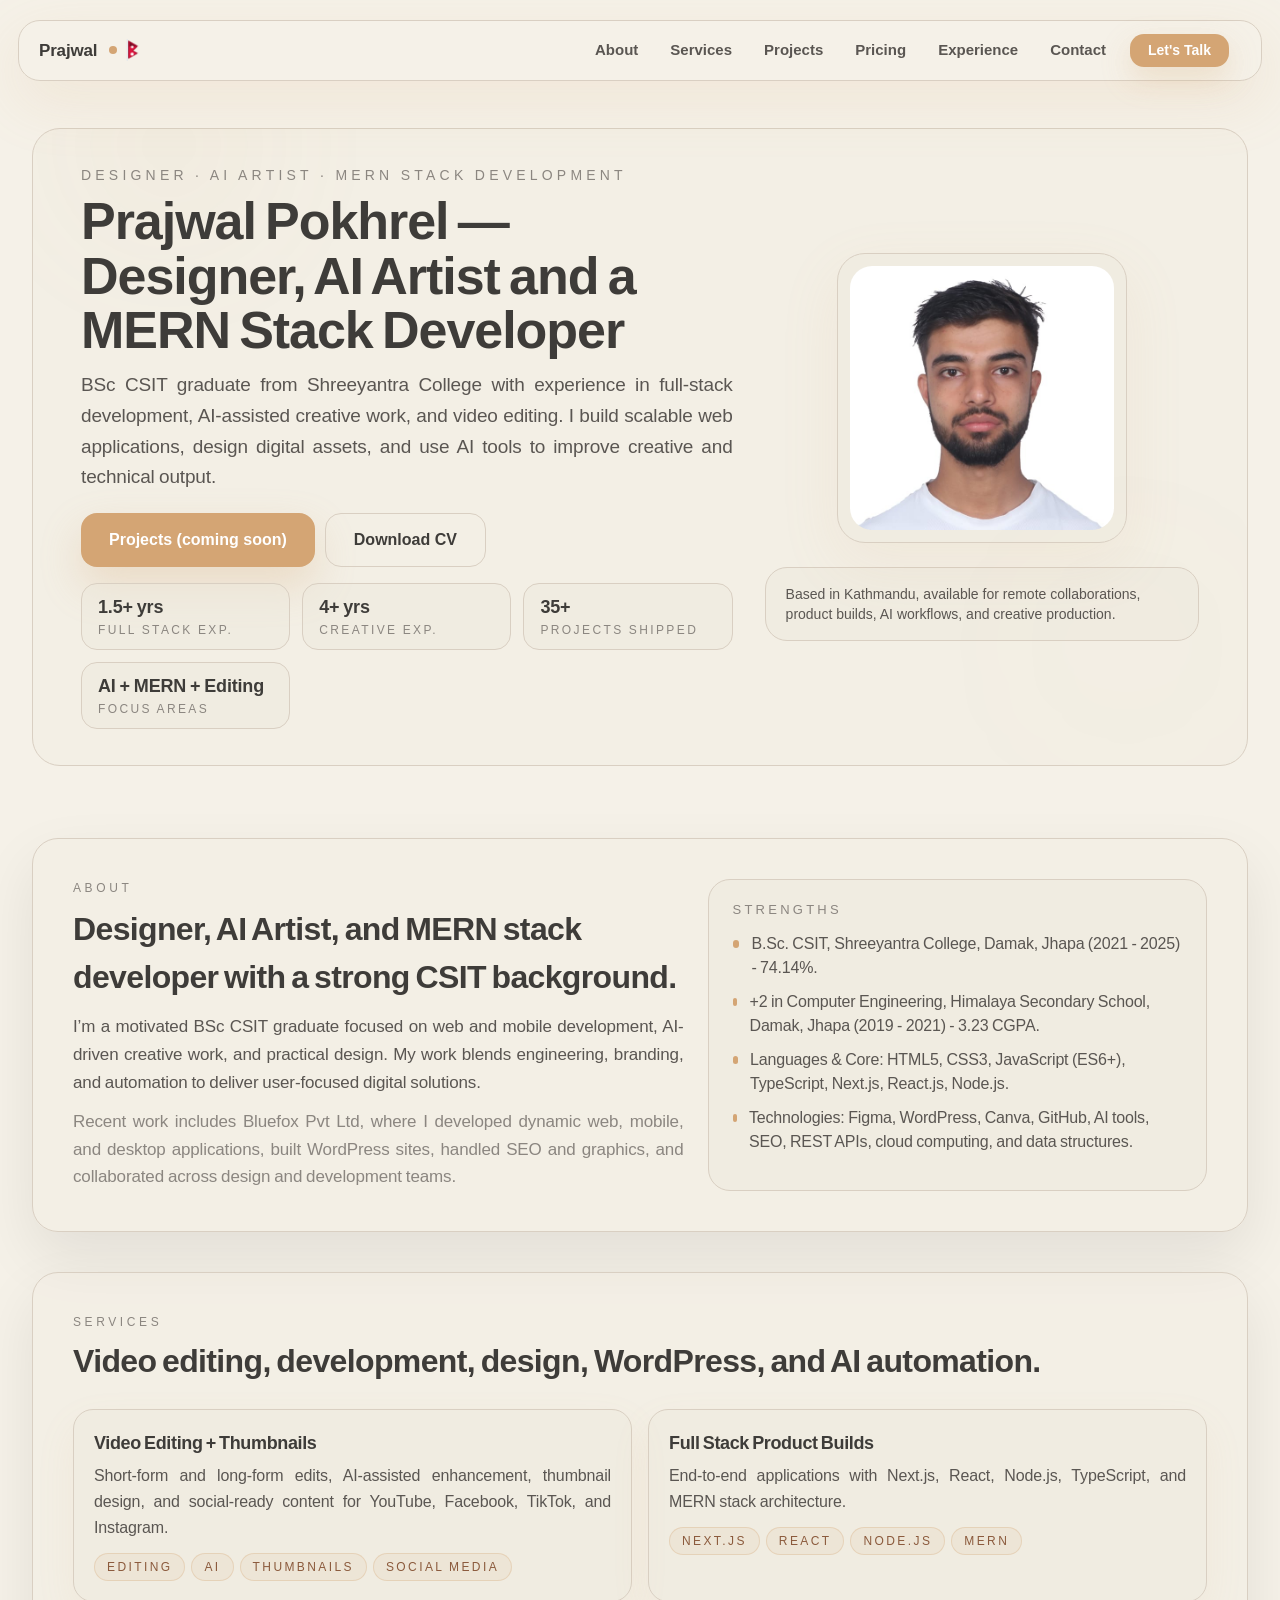
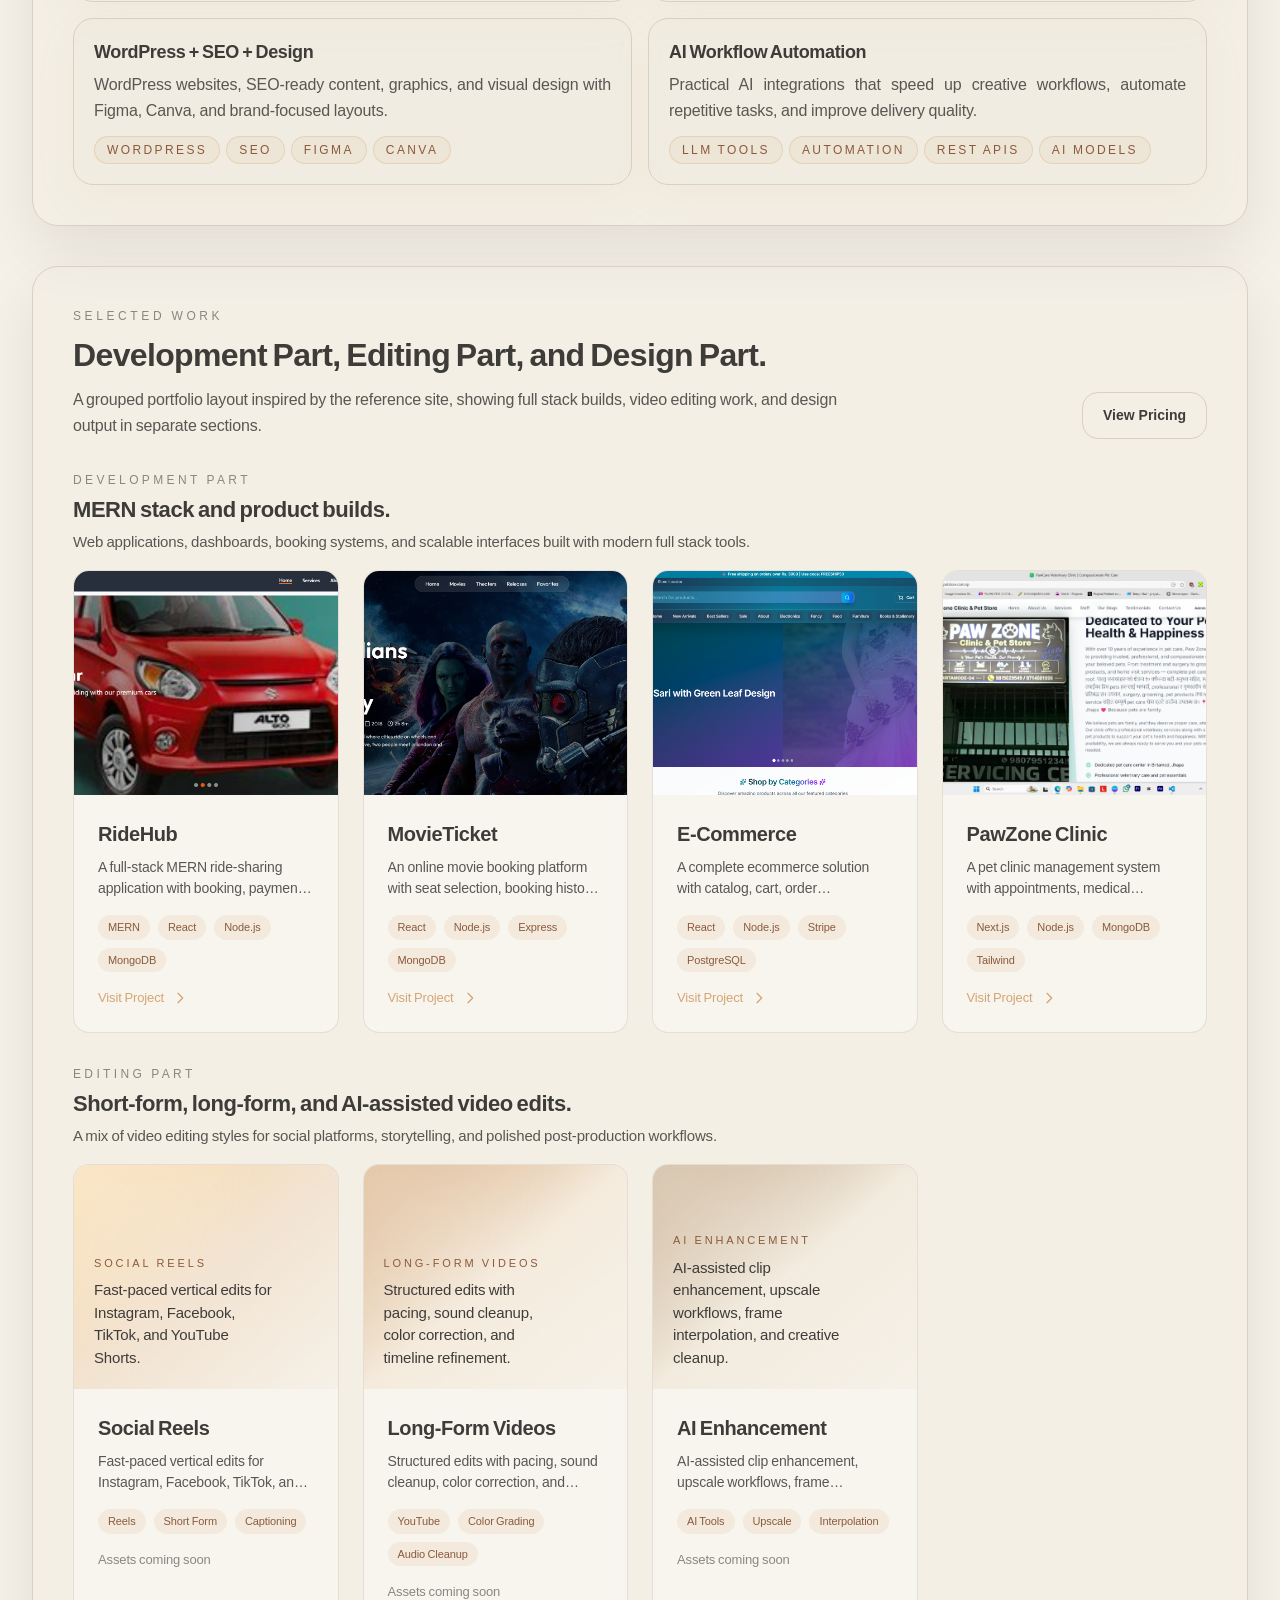
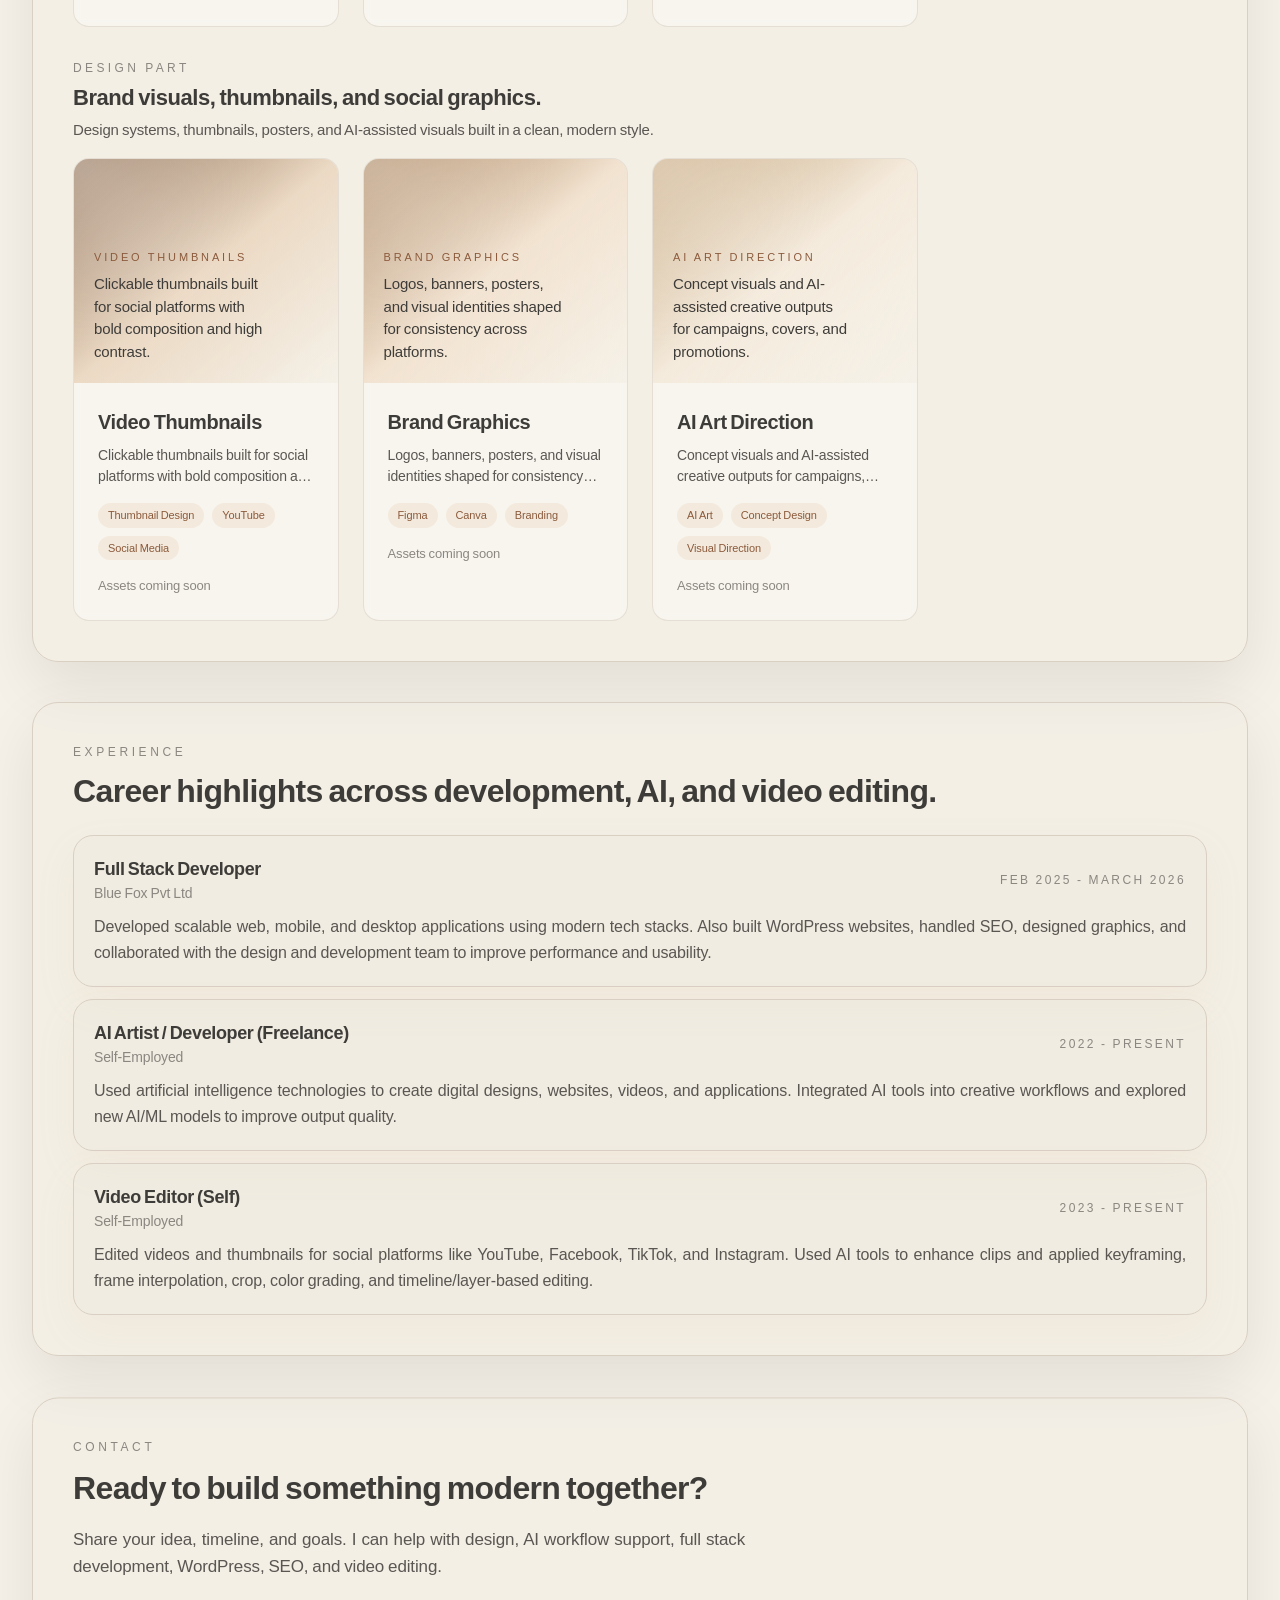
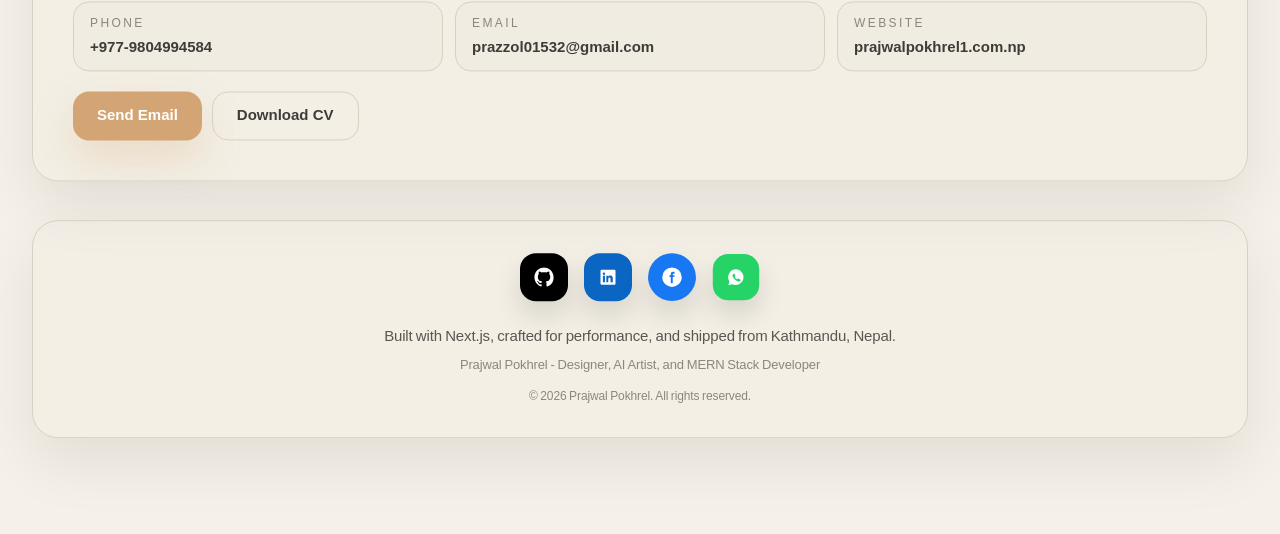
==== index.html @ 64227855 "initial commit" ====
<!DOCTYPE html><html lang="en"><head><meta charSet="utf-8"/><meta name="viewport" content="width=device-width, initial-scale=1"/><link rel="preload" href="/_next/static/media/0c89a48fa5027cee-s.p.0rd3rjvnnhw7n.woff2" as="font" crossorigin="" type="font/woff2"/><link rel="preload" href="/_next/static/media/a343f882a40d2cc9-s.p.0kho-wj7-y-w1.woff2" as="font" crossorigin="" type="font/woff2"/><link rel="preload" as="image" href="/images/hero.jpeg"/><link rel="stylesheet" href="/_next/static/chunks/0gc-u3yq5xecw.css" data-precedence="next"/><link rel="preload" as="script" fetchPriority="low" href="/_next/static/chunks/16i90eio_ss7o.js"/><script src="/_next/static/chunks/0dgq26a5_oy.a.js" async=""></script><script src="/_next/static/chunks/10~x95jhs6ns3.js" async=""></script><script src="/_next/static/chunks/0oui10gukf8nf.js" async=""></script><script src="/_next/static/chunks/turbopack-0.jpz_pgjvte7.js" async=""></script><script src="/_next/static/chunks/0bjwk9zw10p-c.js" async=""></script><script src="/_next/static/chunks/0d3shmwh5_nmn.js" async=""></script><script src="/_next/static/chunks/13dwgnmt-1jil.js" async=""></script><meta name="next-size-adjust" content=""/><link rel="icon" href="/favicon.jpg"/><title>Prajwal Pokhrel | Video Editor, Full Stack Developer</title><meta name="description" content="Portfolio of Prajwal Pokhrel — BSc CSIT graduate skilled in full-stack development and AI-assisted video editing."/><meta name="author" content="Prajwal Pokhrel"/><meta name="keywords" content="Prajwal Pokhrel,Video Editor Nepal,Full Stack Developer Nepal,AI Artist Nepal,Next.js Developer,React Developer,Node.js Developer,TypeScript Developer,WordPress Developer,SEO Specialist,Web Mobile Desktop Developer,BSc CSIT,Graphic Designer,Video Editor,Kathmandu,Nepal"/><meta name="creator" content="Prajwal Pokhrel"/><meta name="robots" content="index, follow"/><meta name="googlebot" content="index, follow, max-video-preview:-1, max-image-preview:large, max-snippet:-1"/><meta name="category" content="technology"/><link rel="canonical" href="https://portfolio-website-six-flax-48.vercel.app"/><meta property="og:title" content="Prajwal Pokhrel | Video Editor, Full Stack Developer"/><meta property="og:description" content="BSc CSIT graduate with experience in full-stack development and AI-assisted video editing."/><meta property="og:url" content="https://portfolio-website-six-flax-48.vercel.app"/><meta property="og:site_name" content="Prajwal Pokhrel Portfolio"/><meta property="og:locale" content="en_US"/><meta property="og:image" content="https://portfolio-website-six-flax-48.vercel.app/images/hero.jpeg"/><meta property="og:image:width" content="1200"/><meta property="og:image:height" content="630"/><meta property="og:image:alt" content="Prajwal Pokhrel - Video Editor, Full Stack Developer"/><meta property="og:type" content="website"/><meta name="twitter:card" content="summary_large_image"/><meta name="twitter:creator" content="@prajwal01532"/><meta name="twitter:title" content="Prajwal Pokhrel | Video Editor, Full Stack Developer"/><meta name="twitter:description" content="AI-assisted video editing and full-stack development from Kathmandu, Nepal."/><meta name="twitter:image" content="https://portfolio-website-six-flax-48.vercel.app/images/hero.jpeg"/><script src="/_next/static/chunks/03~yq9q893hmn.js" noModule=""></script></head><body class="space_grotesk_4455dd42-module__-IPNGW__variable manrope_56778417-module__vBSviG__variable antialiased"><div hidden=""><!--$--><!--/$--></div><script type="application/ld+json">{"@context":"https://schema.org","@type":"Person","name":"Prajwal Pokhrel","jobTitle":"Video Editor, Full Stack Developer","description":"Motivated BSc CSIT graduate skilled in full-stack development and AI-assisted video editing.","url":"https://portfolio-website-six-flax-48.vercel.app/","image":"https://portfolio-website-six-flax-48.vercel.app/images/hero.jpeg","email":"mailto:prajwal9749@gmail.com","address":{"@type":"PostalAddress","addressLocality":"Kathmandu","addressCountry":"NP"},"sameAs":["https://github.com/prajwal01532","https://linkedin.com/in/prajwal-pokhrel38a5612ab","https://portfolio-website-six-flax-48.vercel.app/"],"alumniOf":{"@type":"CollegeOrUniversity","name":"Shreeyantra College"},"knowsAbout":["Next.js","React","Node.js","TypeScript","WordPress","Search Engine Optimization","AI Tools","REST APIs","Graphic Design","Video Editing"]}</script><nav class="fixed top-4 md:top-5 left-0 right-0 mx-auto max-w-7xl w-[calc(100%-28px)] md:w-[calc(100%-36px)] bg-[#F5F1E8]/85 border border-[#D9CFC2] backdrop-blur-[18px] rounded-[18px] md:rounded-[22px] shadow-[0_20px_60px_rgba(212,165,116,0.15)] z-[1000] transition-all duration-300 font-bold [font-family:-apple-system,BlinkMacSystemFont,&#x27;SF Pro Text&#x27;,&#x27;SF Pro Display&#x27;,&#x27;Helvetica Neue&#x27;,Arial,sans-serif] " style="opacity:0;transform:translateY(-16px)"><div class="px-3 md:px-5 py-2.5 md:py-3 flex items-center justify-between gap-2 md:gap-3"><button class="inline-flex items-center gap-2 text-[15px] md:text-[17px] font-semibold text-[#3E3C39] relative transition-all duration-300 hover:text-[#D4A574] active:scale-95 z-20"><span>Prajwal</span><span class="ml-1 inline-block w-2 h-2 rounded-full bg-[#D4A574]" aria-hidden="true"></span><span aria-hidden="true" class="inline-flex h-[24px] w-[19px] shrink-0"><svg viewBox="0 0 24 30" class="h-full w-full" fill="none" xmlns="http://www.w3.org/2000/svg"><defs><clipPath id="nepal-flag-red-clip"><path d="M5.1 4.4V24.7L14.8 18.9L9.1 16L14.8 10.9L5.1 4.4Z"></path></clipPath></defs><rect x="2" y="1" width="1.8" height="28" rx="0.9" fill="#e5e7eb"></rect><g class="nepal-flag-cloth"><path class="nepal-flag-border" d="M4 3V26L16.5 19L10.2 16L16.5 10L4 3Z" fill="#9F0F2F"></path><path class="nepal-flag-red" d="M5.1 4.4V24.7L14.8 18.9L9.1 16L14.8 10.9L5.1 4.4Z" fill="#DC143C"></path><g clip-path="url(#nepal-flag-red-clip)"><rect class="nepal-flag-red-veil" x="4.6" y="3.8" width="11.2" height="6.8" fill="#780D23"></rect></g><g class="nepal-flag-symbols"><circle cx="9.1" cy="11.2" r="1.65" fill="white"></circle><circle cx="9" cy="20.2" r="2" fill="white"></circle></g></g></svg></span></button><div class="hidden md:flex gap-2 items-center flex-1 justify-end"><a class="text-[#5A5652] text-[15px] font-bold hover:text-[#3E3C39] hover:bg-[#D4A574]/10 transition-all duration-300 px-3 py-1.5 rounded-xl" href="#about">About</a><a class="text-[#5A5652] text-[15px] font-bold hover:text-[#3E3C39] hover:bg-[#D4A574]/10 transition-all duration-300 px-3 py-1.5 rounded-xl" href="#services">Services</a><a class="text-[#5A5652] text-[15px] font-bold hover:text-[#3E3C39] hover:bg-[#D4A574]/10 transition-all duration-300 px-3 py-1.5 rounded-xl" href="#projects">Projects</a><button type="button" class="text-[#5A5652] text-[15px] font-bold hover:text-[#3E3C39] hover:bg-[#D4A574]/10 transition-all duration-300 px-3 py-1.5 rounded-xl">Pricing</button><a class="text-[#5A5652] text-[15px] font-bold hover:text-[#3E3C39] hover:bg-[#D4A574]/10 transition-all duration-300 px-3 py-1.5 rounded-xl" href="#experience">Experience</a><a class="text-[#5A5652] text-[15px] font-bold hover:text-[#3E3C39] hover:bg-[#D4A574]/10 transition-all duration-300 px-3 py-1.5 rounded-xl" href="#contact">Contact</a><a href="https://mail.google.com/mail/?view=cm&amp;fs=1&amp;to=prazzol01532@gmail.com" target="_blank" rel="noopener noreferrer" class="bg-[#D4A574] text-white px-[18px] py-1.5 rounded-[14px] text-[14px] font-semibold transition-all duration-300 shadow-[0_12px_30px_rgba(212,165,116,0.28)] hover:-translate-y-0.5 hover:bg-[#E5B88A] hover:shadow-[0_18px_40px_rgba(212,165,116,0.38)] active:scale-95 ml-1">Let&#x27;s Talk</a></div><div class="flex items-center gap-2 md:gap-0"><button class="md:hidden w-8 h-8 flex flex-col items-center justify-center gap-1 p-1 z-20" aria-label="Toggle menu"><span class="w-5 h-0.5 bg-[#3E3C39] transition-all duration-300 "></span><span class="w-5 h-0.5 bg-[#3E3C39] transition-all duration-300 "></span><span class="w-5 h-0.5 bg-[#3E3C39] transition-all duration-300 "></span></button></div></div><div class="md:hidden overflow-hidden transition-all duration-300 max-h-0"><div class="px-3 pb-4 flex flex-col gap-1.5"><a class="text-[#5A5652] text-[15px] font-bold hover:text-[#3E3C39] hover:bg-[#D4A574]/10 transition-all duration-300 px-3 py-1.5 rounded-xl" href="#about">About</a><a class="text-[#5A5652] text-[15px] font-bold hover:text-[#3E3C39] hover:bg-[#D4A574]/10 transition-all duration-300 px-3 py-1.5 rounded-xl" href="#services">Services</a><a class="text-[#5A5652] text-[15px] font-bold hover:text-[#3E3C39] hover:bg-[#D4A574]/10 transition-all duration-300 px-3 py-1.5 rounded-xl" href="#projects">Projects</a><button type="button" class="text-left text-[#5A5652] text-[15px] font-bold hover:text-[#3E3C39] hover:bg-[#D4A574]/10 transition-all duration-300 px-3 py-1.5 rounded-xl">Pricing</button><a class="text-[#5A5652] text-[15px] font-bold hover:text-[#3E3C39] hover:bg-[#D4A574]/10 transition-all duration-300 px-3 py-1.5 rounded-xl" href="#experience">Experience</a><a class="text-[#5A5652] text-[15px] font-bold hover:text-[#3E3C39] hover:bg-[#D4A574]/10 transition-all duration-300 px-3 py-1.5 rounded-xl" href="#contact">Contact</a><a href="https://mail.google.com/mail/?view=cm&amp;fs=1&amp;to=prazzol01532@gmail.com" target="_blank" rel="noopener noreferrer" class="bg-[#D4A574] text-white px-3 py-1.5 rounded-xl text-[15px] font-semibold transition-all duration-300 shadow-[0_10px_22px_rgba(212,165,116,0.28)] hover:shadow-[0_18px_40px_rgba(212,165,116,0.38)] text-center">Let&#x27;s Talk</a></div></div></nav><main class="relative z-10 mx-auto flex max-w-7xl flex-col gap-10 px-6 pb-24 pt-32 sm:px-8"><section class="relative mb-8 overflow-hidden rounded-[28px] border border-[#D9CFC2] bg-[#EDE9DE]/30 px-6 py-9 sm:px-8 lg:px-12"><div class="absolute inset-0 opacity-40" aria-hidden="true"><div class="absolute -top-20 left-10 h-48 w-48 rounded-full bg-[#D4A574]/15 blur-[80px]"></div><div class="absolute bottom-0 right-0 h-60 w-60 rounded-full bg-[#D4A574]/5 blur-[110px]"></div></div><div class="relative grid gap-8 lg:grid-cols-[1.2fr_0.8fr] lg:items-center"><div style="opacity:0;transform:translateY(24px)"><p class="text-[13px] sm:text-[14px] uppercase tracking-[0.3em] text-[#8B8680]">Designer · AI Artist · MERN Stack Development</p><h1 class="mt-2 text-[36px] sm:text-[44px] md:text-[52px] font-semibold text-[#3E3C39] leading-[1.05]">Prajwal Pokhrel — Designer, AI Artist and a MERN Stack Developer</h1><p class="mt-3 text-[17px] sm:text-[19px] text-[#5A5652] leading-relaxed max-w-2xl text-justify">BSc CSIT graduate from Shreeyantra College with experience in full-stack development, AI-assisted creative work, and video editing. I build scalable web applications, design digital assets, and use AI tools to improve creative and technical output.</p><div class="mt-5 flex flex-wrap gap-2.5 justify-center sm:justify-start"><a href="#projects" class="inline-flex items-center justify-center rounded-2xl bg-[#D4A574] px-7 py-3.5 text-[16px] font-semibold text-white shadow-[0_18px_40px_rgba(212,165,116,0.28)] transition-all duration-300 hover:-translate-y-0.5 hover:bg-[#E5B88A] hover:shadow-[0_24px_50px_rgba(212,165,116,0.38)]">Projects (coming soon)</a><a href="/images/Prajwal CV.pdf" download="" class="inline-flex items-center justify-center rounded-2xl border border-[#D9CFC2] px-7 py-3.5 text-[16px] font-semibold text-[#3E3C39] transition-all duration-300 hover:border-[#D4A574] hover:text-[#D4A574]">Download CV</a></div><div class="mt-4 grid gap-3 sm:grid-cols-3"><div class="rounded-2xl border border-[#D9CFC2] bg-[#EDE9DE]/50 px-4 py-2.5"><p class="text-[18px] font-semibold text-[#3E3C39]">1.5+ yrs</p><p class="text-[12px] uppercase tracking-[0.2em] text-[#8B8680]">Full Stack Exp.</p></div><div class="rounded-2xl border border-[#D9CFC2] bg-[#EDE9DE]/50 px-4 py-2.5"><p class="text-[18px] font-semibold text-[#3E3C39]">4+ yrs</p><p class="text-[12px] uppercase tracking-[0.2em] text-[#8B8680]">Creative Exp.</p></div><div class="rounded-2xl border border-[#D9CFC2] bg-[#EDE9DE]/50 px-4 py-2.5"><p class="text-[18px] font-semibold text-[#3E3C39]">35+</p><p class="text-[12px] uppercase tracking-[0.2em] text-[#8B8680]">Projects Shipped</p></div><div class="rounded-2xl border border-[#D9CFC2] bg-[#EDE9DE]/50 px-4 py-2.5"><p class="text-[18px] font-semibold text-[#3E3C39]">AI + MERN + Editing</p><p class="text-[12px] uppercase tracking-[0.2em] text-[#8B8680]">Focus Areas</p></div></div></div><div class="flex flex-col gap-6" style="opacity:0;transform:translateY(24px)"><div class="relative mx-auto h-[240px] w-[240px] sm:h-[290px] sm:w-[290px] rounded-[28px] border border-[#D9CFC2] bg-[#EDE9DE]/50 p-3 shadow-[0_20px_60px_rgba(212,165,116,0.1)]"><div class="h-full w-full overflow-hidden rounded-[22px]"><img src="/images/hero.jpeg" alt="Prajwal Pokhrel" class="h-full w-full object-cover object-[center_20%]" loading="eager" decoding="async"/></div></div><div class="rounded-[22px] border border-[#D9CFC2] bg-[#EDE9DE]/50 px-5 py-4 text-sm text-[#5A5652]">Based in Kathmandu, available for remote collaborations, product builds, AI workflows, and creative production.</div></div></div></section><section id="about" class="scroll-mt-24 rounded-[26px] border border-[#D9CFC2] bg-[#EDE9DE]/30 p-5 sm:p-7 lg:p-10 shadow-[0_24px_60px_rgba(0,0,0,0.08)]" style="opacity:0;transform:translateY(24px)"><div class="grid gap-6 lg:grid-cols-[1.1fr_0.9fr]"><div><p class="text-[12px] uppercase tracking-[0.3em] text-[#8B8680]">About</p><h2 class="mt-2 text-[24px] sm:text-[28px] md:text-[32px] font-semibold text-[#3E3C39]">Designer, AI Artist, and MERN stack developer with a strong CSIT background.</h2><p class="mt-3 text-[16px] sm:text-[17px] text-[#5A5652] leading-relaxed text-justify">I’m a motivated BSc CSIT graduate focused on web and mobile development, AI-driven creative work, and practical design. My work blends engineering, branding, and automation to deliver user-focused digital solutions.</p><p class="mt-3 text-[16px] sm:text-[17px] text-[#8B8680] leading-relaxed text-justify">Recent work includes Bluefox Pvt Ltd, where I developed dynamic web, mobile, and desktop applications, built WordPress sites, handled SEO and graphics, and collaborated across design and development teams.</p></div><div class="rounded-[22px] border border-[#D9CFC2] bg-[#EDE9DE]/50 px-5 py-5 sm:px-6 transition-all duration-300 hover:-translate-y-1 hover:border-[#D4A574] hover:shadow-[0_24px_50px_rgba(212,165,116,0.1)]"><p class="text-[13px] uppercase tracking-[0.25em] text-[#8B8680]">Strengths</p><ul class="mt-3 space-y-2.5 text-[15px] sm:text-[16px] text-[#5A5652]"><li class="flex gap-3"><span class="mt-2 h-2 w-2 rounded-full bg-[#D4A574]"></span><span>B.Sc. CSIT, Shreeyantra College, Damak, Jhapa (2021 - 2025) - 74.14%.</span></li><li class="flex gap-3"><span class="mt-2 h-2 w-2 rounded-full bg-[#D4A574]"></span><span>+2 in Computer Engineering, Himalaya Secondary School, Damak, Jhapa (2019 - 2021) - 3.23 CGPA.</span></li><li class="flex gap-3"><span class="mt-2 h-2 w-2 rounded-full bg-[#D4A574]"></span><span>Languages &amp; Core: HTML5, CSS3, JavaScript (ES6+), TypeScript, Next.js, React.js, Node.js.</span></li><li class="flex gap-3"><span class="mt-2 h-2 w-2 rounded-full bg-[#D4A574]"></span><span>Technologies: Figma, WordPress, Canva, GitHub, AI tools, SEO, REST APIs, cloud computing, and data structures.</span></li></ul></div></div></section><section id="services" class="scroll-mt-24 rounded-[26px] border border-[#D9CFC2] bg-[#EDE9DE]/30 p-5 sm:p-7 lg:p-10 shadow-[0_24px_60px_rgba(0,0,0,0.08)]" style="opacity:0;transform:translateY(24px)"><div class="flex flex-col gap-1.5"><p class="text-[12px] uppercase tracking-[0.3em] text-[#8B8680]">Services</p><h2 class="text-[24px] sm:text-[28px] md:text-[32px] font-semibold text-[#3E3C39]">Video editing, development, design, WordPress, and AI automation.</h2></div><div class="mt-6 grid gap-4 sm:grid-cols-2"><div class="rounded-[20px] border border-[#D9CFC2] bg-[#EDE9DE]/50 p-5 shadow-[0_16px_40px_rgba(212,165,116,0.08)] transition-all duration-300 hover:-translate-y-1 hover:border-[#D4A574] hover:shadow-[0_26px_60px_rgba(212,165,116,0.15)]"><h3 class="text-[17px] sm:text-[18px] font-semibold text-[#3E3C39]">Video Editing + Thumbnails</h3><p class="mt-1.5 text-[15px] sm:text-[16px] text-[#5A5652] leading-relaxed text-justify">Short-form and long-form edits, AI-assisted enhancement, thumbnail design, and social-ready content for YouTube, Facebook, TikTok, and Instagram.</p><div class="mt-3 flex flex-wrap gap-1.5"><span class="rounded-full border border-[#D4A574]/30 bg-[#D4A574]/10 px-3 py-1 text-[11px] sm:text-[12px] uppercase tracking-[0.2em] text-[#8B5A3C]">Editing</span><span class="rounded-full border border-[#D4A574]/30 bg-[#D4A574]/10 px-3 py-1 text-[11px] sm:text-[12px] uppercase tracking-[0.2em] text-[#8B5A3C]">AI</span><span class="rounded-full border border-[#D4A574]/30 bg-[#D4A574]/10 px-3 py-1 text-[11px] sm:text-[12px] uppercase tracking-[0.2em] text-[#8B5A3C]">Thumbnails</span><span class="rounded-full border border-[#D4A574]/30 bg-[#D4A574]/10 px-3 py-1 text-[11px] sm:text-[12px] uppercase tracking-[0.2em] text-[#8B5A3C]">Social Media</span></div></div><div class="rounded-[20px] border border-[#D9CFC2] bg-[#EDE9DE]/50 p-5 shadow-[0_16px_40px_rgba(212,165,116,0.08)] transition-all duration-300 hover:-translate-y-1 hover:border-[#D4A574] hover:shadow-[0_26px_60px_rgba(212,165,116,0.15)]"><h3 class="text-[17px] sm:text-[18px] font-semibold text-[#3E3C39]">Full Stack Product Builds</h3><p class="mt-1.5 text-[15px] sm:text-[16px] text-[#5A5652] leading-relaxed text-justify">End-to-end applications with Next.js, React, Node.js, TypeScript, and MERN stack architecture.</p><div class="mt-3 flex flex-wrap gap-1.5"><span class="rounded-full border border-[#D4A574]/30 bg-[#D4A574]/10 px-3 py-1 text-[11px] sm:text-[12px] uppercase tracking-[0.2em] text-[#8B5A3C]">Next.js</span><span class="rounded-full border border-[#D4A574]/30 bg-[#D4A574]/10 px-3 py-1 text-[11px] sm:text-[12px] uppercase tracking-[0.2em] text-[#8B5A3C]">React</span><span class="rounded-full border border-[#D4A574]/30 bg-[#D4A574]/10 px-3 py-1 text-[11px] sm:text-[12px] uppercase tracking-[0.2em] text-[#8B5A3C]">Node.js</span><span class="rounded-full border border-[#D4A574]/30 bg-[#D4A574]/10 px-3 py-1 text-[11px] sm:text-[12px] uppercase tracking-[0.2em] text-[#8B5A3C]">MERN</span></div></div><div class="rounded-[20px] border border-[#D9CFC2] bg-[#EDE9DE]/50 p-5 shadow-[0_16px_40px_rgba(212,165,116,0.08)] transition-all duration-300 hover:-translate-y-1 hover:border-[#D4A574] hover:shadow-[0_26px_60px_rgba(212,165,116,0.15)]"><h3 class="text-[17px] sm:text-[18px] font-semibold text-[#3E3C39]">WordPress + SEO + Design</h3><p class="mt-1.5 text-[15px] sm:text-[16px] text-[#5A5652] leading-relaxed text-justify">WordPress websites, SEO-ready content, graphics, and visual design with Figma, Canva, and brand-focused layouts.</p><div class="mt-3 flex flex-wrap gap-1.5"><span class="rounded-full border border-[#D4A574]/30 bg-[#D4A574]/10 px-3 py-1 text-[11px] sm:text-[12px] uppercase tracking-[0.2em] text-[#8B5A3C]">WordPress</span><span class="rounded-full border border-[#D4A574]/30 bg-[#D4A574]/10 px-3 py-1 text-[11px] sm:text-[12px] uppercase tracking-[0.2em] text-[#8B5A3C]">SEO</span><span class="rounded-full border border-[#D4A574]/30 bg-[#D4A574]/10 px-3 py-1 text-[11px] sm:text-[12px] uppercase tracking-[0.2em] text-[#8B5A3C]">Figma</span><span class="rounded-full border border-[#D4A574]/30 bg-[#D4A574]/10 px-3 py-1 text-[11px] sm:text-[12px] uppercase tracking-[0.2em] text-[#8B5A3C]">Canva</span></div></div><div class="rounded-[20px] border border-[#D9CFC2] bg-[#EDE9DE]/50 p-5 shadow-[0_16px_40px_rgba(212,165,116,0.08)] transition-all duration-300 hover:-translate-y-1 hover:border-[#D4A574] hover:shadow-[0_26px_60px_rgba(212,165,116,0.15)]"><h3 class="text-[17px] sm:text-[18px] font-semibold text-[#3E3C39]">AI Workflow Automation</h3><p class="mt-1.5 text-[15px] sm:text-[16px] text-[#5A5652] leading-relaxed text-justify">Practical AI integrations that speed up creative workflows, automate repetitive tasks, and improve delivery quality.</p><div class="mt-3 flex flex-wrap gap-1.5"><span class="rounded-full border border-[#D4A574]/30 bg-[#D4A574]/10 px-3 py-1 text-[11px] sm:text-[12px] uppercase tracking-[0.2em] text-[#8B5A3C]">LLM Tools</span><span class="rounded-full border border-[#D4A574]/30 bg-[#D4A574]/10 px-3 py-1 text-[11px] sm:text-[12px] uppercase tracking-[0.2em] text-[#8B5A3C]">Automation</span><span class="rounded-full border border-[#D4A574]/30 bg-[#D4A574]/10 px-3 py-1 text-[11px] sm:text-[12px] uppercase tracking-[0.2em] text-[#8B5A3C]">REST APIs</span><span class="rounded-full border border-[#D4A574]/30 bg-[#D4A574]/10 px-3 py-1 text-[11px] sm:text-[12px] uppercase tracking-[0.2em] text-[#8B5A3C]">AI Models</span></div></div></div></section><section id="projects" class="scroll-mt-24 rounded-[26px] border border-[#D9CFC2] bg-[#EDE9DE]/30 p-5 shadow-[0_24px_60px_rgba(0,0,0,0.08)] sm:p-7 lg:p-10" style="opacity:0;transform:translateY(24px)"><div class="flex flex-col gap-1.5"><p class="text-[12px] uppercase tracking-[0.3em] text-[#8B8680]">Selected Work</p><div class="flex flex-col gap-3 lg:flex-row lg:items-end lg:justify-between"><div><h2 class="text-[24px] font-semibold text-[#3E3C39] sm:text-[28px] md:text-[32px]">Development Part, Editing Part, and Design Part.</h2><p class="mt-2 max-w-3xl text-[15px] leading-relaxed text-[#5A5652] sm:text-[16px]">A grouped portfolio layout inspired by the reference site, showing full stack builds, video editing work, and design output in separate sections.</p></div><button type="button" class="inline-flex items-center justify-center rounded-2xl border border-[#D9CFC2] px-5 py-3 text-[14px] font-semibold text-[#3E3C39] transition-all duration-300 hover:border-[#D4A574] hover:text-[#D4A574]">View Pricing</button></div></div><div class="mt-8 space-y-8"><div class="space-y-4"><div class="flex flex-col gap-1"><p class="text-[12px] uppercase tracking-[0.28em] text-[#8B8680]">Development Part</p><h3 class="text-[20px] font-semibold text-[#3E3C39] sm:text-[22px]">MERN stack and product builds.</h3><p class="max-w-3xl text-[14px] leading-relaxed text-[#5A5652] sm:text-[15px]">Web applications, dashboards, booking systems, and scalable interfaces built with modern full stack tools.</p></div><div class="grid grid-cols-1 gap-6 md:grid-cols-2 xl:grid-cols-4"><a href="https://ride-hub-mern-made-by-prajwal-gntc.vercel.app/" target="_blank" rel="noopener noreferrer" class="group relative overflow-hidden rounded-2xl border border-[#D9CFC2]/60 bg-white/40 backdrop-blur-sm transition-all duration-300 hover:border-[#D4A574] hover:shadow-[0_12px_40px_rgba(212,165,116,0.15)]" style="opacity:0;transform:translateY(20px)"><div class="relative h-48 overflow-hidden bg-[#EDE9DE] sm:h-56"><img alt="RideHub" loading="lazy" decoding="async" data-nimg="fill" class="object-cover transition-transform duration-500 group-hover:scale-110" style="position:absolute;height:100%;width:100%;left:0;top:0;right:0;bottom:0;color:transparent" src="/images/Development Part/ridehub.png"/><div class="absolute inset-0 bg-gradient-to-t from-[#F5F1E8] to-transparent opacity-0 transition-opacity duration-300 group-hover:opacity-60"></div></div><div class="p-5 sm:p-6"><h3 class="mb-2 text-[18px] font-semibold text-[#3E3C39] transition-colors duration-300 group-hover:text-[#D4A574] sm:text-[20px]">RideHub</h3><p class="mb-4 line-clamp-2 text-[13px] text-[#5A5652] sm:text-[14px]">A full-stack MERN ride-sharing application with booking, payments, and authentication.</p><div class="flex flex-wrap gap-2"><span class="rounded-full bg-[#D4A574]/15 px-2.5 py-1 text-[11px] font-medium text-[#8B5A3C]">MERN</span><span class="rounded-full bg-[#D4A574]/15 px-2.5 py-1 text-[11px] font-medium text-[#8B5A3C]">React</span><span class="rounded-full bg-[#D4A574]/15 px-2.5 py-1 text-[11px] font-medium text-[#8B5A3C]">Node.js</span><span class="rounded-full bg-[#D4A574]/15 px-2.5 py-1 text-[11px] font-medium text-[#8B5A3C]">MongoDB</span></div><div class="mt-4 flex items-center gap-2 text-[13px] font-medium text-[#D4A574] transition-all duration-300 group-hover:gap-3"><span>Visit Project</span><svg class="h-4 w-4 transition-transform duration-300 group-hover:translate-x-1" fill="none" viewBox="0 0 24 24" stroke="currentColor"><path stroke-linecap="round" stroke-linejoin="round" stroke-width="2" d="M9 5l7 7-7 7"></path></svg></div></div></a><a href="https://ride-hub-mern-made-by-prajwal-gntc.vercel.app/" target="_blank" rel="noopener noreferrer" class="group relative overflow-hidden rounded-2xl border border-[#D9CFC2]/60 bg-white/40 backdrop-blur-sm transition-all duration-300 hover:border-[#D4A574] hover:shadow-[0_12px_40px_rgba(212,165,116,0.15)]" style="opacity:0;transform:translateY(20px)"><div class="relative h-48 overflow-hidden bg-[#EDE9DE] sm:h-56"><img alt="MovieTicket" loading="lazy" decoding="async" data-nimg="fill" class="object-cover transition-transform duration-500 group-hover:scale-110" style="position:absolute;height:100%;width:100%;left:0;top:0;right:0;bottom:0;color:transparent" src="/images/Development Part/movieticket.png"/><div class="absolute inset-0 bg-gradient-to-t from-[#F5F1E8] to-transparent opacity-0 transition-opacity duration-300 group-hover:opacity-60"></div></div><div class="p-5 sm:p-6"><h3 class="mb-2 text-[18px] font-semibold text-[#3E3C39] transition-colors duration-300 group-hover:text-[#D4A574] sm:text-[20px]">MovieTicket</h3><p class="mb-4 line-clamp-2 text-[13px] text-[#5A5652] sm:text-[14px]">An online movie booking platform with seat selection, booking history, and payments.</p><div class="flex flex-wrap gap-2"><span class="rounded-full bg-[#D4A574]/15 px-2.5 py-1 text-[11px] font-medium text-[#8B5A3C]">React</span><span class="rounded-full bg-[#D4A574]/15 px-2.5 py-1 text-[11px] font-medium text-[#8B5A3C]">Node.js</span><span class="rounded-full bg-[#D4A574]/15 px-2.5 py-1 text-[11px] font-medium text-[#8B5A3C]">Express</span><span class="rounded-full bg-[#D4A574]/15 px-2.5 py-1 text-[11px] font-medium text-[#8B5A3C]">MongoDB</span></div><div class="mt-4 flex items-center gap-2 text-[13px] font-medium text-[#D4A574] transition-all duration-300 group-hover:gap-3"><span>Visit Project</span><svg class="h-4 w-4 transition-transform duration-300 group-hover:translate-x-1" fill="none" viewBox="0 0 24 24" stroke="currentColor"><path stroke-linecap="round" stroke-linejoin="round" stroke-width="2" d="M9 5l7 7-7 7"></path></svg></div></div></a><a href="https://ride-hub-mern-made-by-prajwal-gntc.vercel.app/" target="_blank" rel="noopener noreferrer" class="group relative overflow-hidden rounded-2xl border border-[#D9CFC2]/60 bg-white/40 backdrop-blur-sm transition-all duration-300 hover:border-[#D4A574] hover:shadow-[0_12px_40px_rgba(212,165,116,0.15)]" style="opacity:0;transform:translateY(20px)"><div class="relative h-48 overflow-hidden bg-[#EDE9DE] sm:h-56"><img alt="E-Commerce" loading="lazy" decoding="async" data-nimg="fill" class="object-cover transition-transform duration-500 group-hover:scale-110" style="position:absolute;height:100%;width:100%;left:0;top:0;right:0;bottom:0;color:transparent" src="/images/Development Part/ecommerce.png"/><div class="absolute inset-0 bg-gradient-to-t from-[#F5F1E8] to-transparent opacity-0 transition-opacity duration-300 group-hover:opacity-60"></div></div><div class="p-5 sm:p-6"><h3 class="mb-2 text-[18px] font-semibold text-[#3E3C39] transition-colors duration-300 group-hover:text-[#D4A574] sm:text-[20px]">E-Commerce</h3><p class="mb-4 line-clamp-2 text-[13px] text-[#5A5652] sm:text-[14px]">A complete ecommerce solution with catalog, cart, order management, and admin dashboard.</p><div class="flex flex-wrap gap-2"><span class="rounded-full bg-[#D4A574]/15 px-2.5 py-1 text-[11px] font-medium text-[#8B5A3C]">React</span><span class="rounded-full bg-[#D4A574]/15 px-2.5 py-1 text-[11px] font-medium text-[#8B5A3C]">Node.js</span><span class="rounded-full bg-[#D4A574]/15 px-2.5 py-1 text-[11px] font-medium text-[#8B5A3C]">Stripe</span><span class="rounded-full bg-[#D4A574]/15 px-2.5 py-1 text-[11px] font-medium text-[#8B5A3C]">PostgreSQL</span></div><div class="mt-4 flex items-center gap-2 text-[13px] font-medium text-[#D4A574] transition-all duration-300 group-hover:gap-3"><span>Visit Project</span><svg class="h-4 w-4 transition-transform duration-300 group-hover:translate-x-1" fill="none" viewBox="0 0 24 24" stroke="currentColor"><path stroke-linecap="round" stroke-linejoin="round" stroke-width="2" d="M9 5l7 7-7 7"></path></svg></div></div></a><a href="https://ride-hub-mern-made-by-prajwal-gntc.vercel.app/" target="_blank" rel="noopener noreferrer" class="group relative overflow-hidden rounded-2xl border border-[#D9CFC2]/60 bg-white/40 backdrop-blur-sm transition-all duration-300 hover:border-[#D4A574] hover:shadow-[0_12px_40px_rgba(212,165,116,0.15)]" style="opacity:0;transform:translateY(20px)"><div class="relative h-48 overflow-hidden bg-[#EDE9DE] sm:h-56"><img alt="PawZone Clinic" loading="lazy" decoding="async" data-nimg="fill" class="object-cover transition-transform duration-500 group-hover:scale-110" style="position:absolute;height:100%;width:100%;left:0;top:0;right:0;bottom:0;color:transparent" src="/images/Development Part/pawzone.png"/><div class="absolute inset-0 bg-gradient-to-t from-[#F5F1E8] to-transparent opacity-0 transition-opacity duration-300 group-hover:opacity-60"></div></div><div class="p-5 sm:p-6"><h3 class="mb-2 text-[18px] font-semibold text-[#3E3C39] transition-colors duration-300 group-hover:text-[#D4A574] sm:text-[20px]">PawZone Clinic</h3><p class="mb-4 line-clamp-2 text-[13px] text-[#5A5652] sm:text-[14px]">A pet clinic management system with appointments, medical records, and service scheduling.</p><div class="flex flex-wrap gap-2"><span class="rounded-full bg-[#D4A574]/15 px-2.5 py-1 text-[11px] font-medium text-[#8B5A3C]">Next.js</span><span class="rounded-full bg-[#D4A574]/15 px-2.5 py-1 text-[11px] font-medium text-[#8B5A3C]">Node.js</span><span class="rounded-full bg-[#D4A574]/15 px-2.5 py-1 text-[11px] font-medium text-[#8B5A3C]">MongoDB</span><span class="rounded-full bg-[#D4A574]/15 px-2.5 py-1 text-[11px] font-medium text-[#8B5A3C]">Tailwind</span></div><div class="mt-4 flex items-center gap-2 text-[13px] font-medium text-[#D4A574] transition-all duration-300 group-hover:gap-3"><span>Visit Project</span><svg class="h-4 w-4 transition-transform duration-300 group-hover:translate-x-1" fill="none" viewBox="0 0 24 24" stroke="currentColor"><path stroke-linecap="round" stroke-linejoin="round" stroke-width="2" d="M9 5l7 7-7 7"></path></svg></div></div></a></div></div><div class="space-y-4"><div class="flex flex-col gap-1"><p class="text-[12px] uppercase tracking-[0.28em] text-[#8B8680]">Editing Part</p><h3 class="text-[20px] font-semibold text-[#3E3C39] sm:text-[22px]">Short-form, long-form, and AI-assisted video edits.</h3><p class="max-w-3xl text-[14px] leading-relaxed text-[#5A5652] sm:text-[15px]">A mix of video editing styles for social platforms, storytelling, and polished post-production workflows.</p></div><div class="grid grid-cols-1 gap-6 md:grid-cols-2 xl:grid-cols-4"><div class="group relative overflow-hidden rounded-2xl border border-[#D9CFC2]/60 bg-white/40 backdrop-blur-sm transition-all duration-300 hover:border-[#D4A574] hover:shadow-[0_12px_40px_rgba(212,165,116,0.15)]" style="opacity:0;transform:translateY(20px)"><div class="relative flex h-48 items-end overflow-hidden bg-gradient-to-br from-[#F7D6A1] via-[#E5B88A]/30 to-[#F5F1E8] p-5 sm:h-56"><div class="absolute inset-0 bg-[radial-gradient(circle_at_top_left,_rgba(255,255,255,0.8),_transparent_55%)] opacity-50"></div><div class="relative max-w-[80%]"><p class="text-[11px] uppercase tracking-[0.26em] text-[#8B5A3C]">Social Reels</p><p class="mt-2 text-[15px] text-[#3E3C39]">Fast-paced vertical edits for Instagram, Facebook, TikTok, and YouTube Shorts.</p></div></div><div class="p-5 sm:p-6"><h3 class="mb-2 text-[18px] font-semibold text-[#3E3C39] transition-colors duration-300 group-hover:text-[#D4A574] sm:text-[20px]">Social Reels</h3><p class="mb-4 line-clamp-2 text-[13px] text-[#5A5652] sm:text-[14px]">Fast-paced vertical edits for Instagram, Facebook, TikTok, and YouTube Shorts.</p><div class="flex flex-wrap gap-2"><span class="rounded-full bg-[#D4A574]/15 px-2.5 py-1 text-[11px] font-medium text-[#8B5A3C]">Reels</span><span class="rounded-full bg-[#D4A574]/15 px-2.5 py-1 text-[11px] font-medium text-[#8B5A3C]">Short Form</span><span class="rounded-full bg-[#D4A574]/15 px-2.5 py-1 text-[11px] font-medium text-[#8B5A3C]">Captioning</span></div><p class="mt-4 text-[13px] font-medium text-[#8B8680]">Assets coming soon</p></div></div><div class="group relative overflow-hidden rounded-2xl border border-[#D9CFC2]/60 bg-white/40 backdrop-blur-sm transition-all duration-300 hover:border-[#D4A574] hover:shadow-[0_12px_40px_rgba(212,165,116,0.15)]" style="opacity:0;transform:translateY(20px)"><div class="relative flex h-48 items-end overflow-hidden bg-gradient-to-br from-[#D4A574] via-[#EED7BA]/35 to-[#F5F1E8] p-5 sm:h-56"><div class="absolute inset-0 bg-[radial-gradient(circle_at_top_left,_rgba(255,255,255,0.8),_transparent_55%)] opacity-50"></div><div class="relative max-w-[80%]"><p class="text-[11px] uppercase tracking-[0.26em] text-[#8B5A3C]">Long-Form Videos</p><p class="mt-2 text-[15px] text-[#3E3C39]">Structured edits with pacing, sound cleanup, color correction, and timeline refinement.</p></div></div><div class="p-5 sm:p-6"><h3 class="mb-2 text-[18px] font-semibold text-[#3E3C39] transition-colors duration-300 group-hover:text-[#D4A574] sm:text-[20px]">Long-Form Videos</h3><p class="mb-4 line-clamp-2 text-[13px] text-[#5A5652] sm:text-[14px]">Structured edits with pacing, sound cleanup, color correction, and timeline refinement.</p><div class="flex flex-wrap gap-2"><span class="rounded-full bg-[#D4A574]/15 px-2.5 py-1 text-[11px] font-medium text-[#8B5A3C]">YouTube</span><span class="rounded-full bg-[#D4A574]/15 px-2.5 py-1 text-[11px] font-medium text-[#8B5A3C]">Color Grading</span><span class="rounded-full bg-[#D4A574]/15 px-2.5 py-1 text-[11px] font-medium text-[#8B5A3C]">Audio Cleanup</span></div><p class="mt-4 text-[13px] font-medium text-[#8B8680]">Assets coming soon</p></div></div><div class="group relative overflow-hidden rounded-2xl border border-[#D9CFC2]/60 bg-white/40 backdrop-blur-sm transition-all duration-300 hover:border-[#D4A574] hover:shadow-[0_12px_40px_rgba(212,165,116,0.15)]" style="opacity:0;transform:translateY(20px)"><div class="relative flex h-48 items-end overflow-hidden bg-gradient-to-br from-[#BFA27E] via-[#E7D7BF]/35 to-[#F5F1E8] p-5 sm:h-56"><div class="absolute inset-0 bg-[radial-gradient(circle_at_top_left,_rgba(255,255,255,0.8),_transparent_55%)] opacity-50"></div><div class="relative max-w-[80%]"><p class="text-[11px] uppercase tracking-[0.26em] text-[#8B5A3C]">AI Enhancement</p><p class="mt-2 text-[15px] text-[#3E3C39]">AI-assisted clip enhancement, upscale workflows, frame interpolation, and creative cleanup.</p></div></div><div class="p-5 sm:p-6"><h3 class="mb-2 text-[18px] font-semibold text-[#3E3C39] transition-colors duration-300 group-hover:text-[#D4A574] sm:text-[20px]">AI Enhancement</h3><p class="mb-4 line-clamp-2 text-[13px] text-[#5A5652] sm:text-[14px]">AI-assisted clip enhancement, upscale workflows, frame interpolation, and creative cleanup.</p><div class="flex flex-wrap gap-2"><span class="rounded-full bg-[#D4A574]/15 px-2.5 py-1 text-[11px] font-medium text-[#8B5A3C]">AI Tools</span><span class="rounded-full bg-[#D4A574]/15 px-2.5 py-1 text-[11px] font-medium text-[#8B5A3C]">Upscale</span><span class="rounded-full bg-[#D4A574]/15 px-2.5 py-1 text-[11px] font-medium text-[#8B5A3C]">Interpolation</span></div><p class="mt-4 text-[13px] font-medium text-[#8B8680]">Assets coming soon</p></div></div></div></div><div class="space-y-4"><div class="flex flex-col gap-1"><p class="text-[12px] uppercase tracking-[0.28em] text-[#8B8680]">Design Part</p><h3 class="text-[20px] font-semibold text-[#3E3C39] sm:text-[22px]">Brand visuals, thumbnails, and social graphics.</h3><p class="max-w-3xl text-[14px] leading-relaxed text-[#5A5652] sm:text-[15px]">Design systems, thumbnails, posters, and AI-assisted visuals built in a clean, modern style.</p></div><div class="grid grid-cols-1 gap-6 md:grid-cols-2 xl:grid-cols-4"><div class="group relative overflow-hidden rounded-2xl border border-[#D9CFC2]/60 bg-white/40 backdrop-blur-sm transition-all duration-300 hover:border-[#D4A574] hover:shadow-[0_12px_40px_rgba(212,165,116,0.15)]" style="opacity:0;transform:translateY(20px)"><div class="relative flex h-48 items-end overflow-hidden bg-gradient-to-br from-[#8D6B4E] via-[#D4A574]/35 to-[#F5F1E8] p-5 sm:h-56"><div class="absolute inset-0 bg-[radial-gradient(circle_at_top_left,_rgba(255,255,255,0.8),_transparent_55%)] opacity-50"></div><div class="relative max-w-[80%]"><p class="text-[11px] uppercase tracking-[0.26em] text-[#8B5A3C]">Video Thumbnails</p><p class="mt-2 text-[15px] text-[#3E3C39]">Clickable thumbnails built for social platforms with bold composition and high contrast.</p></div></div><div class="p-5 sm:p-6"><h3 class="mb-2 text-[18px] font-semibold text-[#3E3C39] transition-colors duration-300 group-hover:text-[#D4A574] sm:text-[20px]">Video Thumbnails</h3><p class="mb-4 line-clamp-2 text-[13px] text-[#5A5652] sm:text-[14px]">Clickable thumbnails built for social platforms with bold composition and high contrast.</p><div class="flex flex-wrap gap-2"><span class="rounded-full bg-[#D4A574]/15 px-2.5 py-1 text-[11px] font-medium text-[#8B5A3C]">Thumbnail Design</span><span class="rounded-full bg-[#D4A574]/15 px-2.5 py-1 text-[11px] font-medium text-[#8B5A3C]">YouTube</span><span class="rounded-full bg-[#D4A574]/15 px-2.5 py-1 text-[11px] font-medium text-[#8B5A3C]">Social Media</span></div><p class="mt-4 text-[13px] font-medium text-[#8B8680]">Assets coming soon</p></div></div><div class="group relative overflow-hidden rounded-2xl border border-[#D9CFC2]/60 bg-white/40 backdrop-blur-sm transition-all duration-300 hover:border-[#D4A574] hover:shadow-[0_12px_40px_rgba(212,165,116,0.15)]" style="opacity:0;transform:translateY(20px)"><div class="relative flex h-48 items-end overflow-hidden bg-gradient-to-br from-[#A9825A] via-[#E5B88A]/30 to-[#F5F1E8] p-5 sm:h-56"><div class="absolute inset-0 bg-[radial-gradient(circle_at_top_left,_rgba(255,255,255,0.8),_transparent_55%)] opacity-50"></div><div class="relative max-w-[80%]"><p class="text-[11px] uppercase tracking-[0.26em] text-[#8B5A3C]">Brand Graphics</p><p class="mt-2 text-[15px] text-[#3E3C39]">Logos, banners, posters, and visual identities shaped for consistency across platforms.</p></div></div><div class="p-5 sm:p-6"><h3 class="mb-2 text-[18px] font-semibold text-[#3E3C39] transition-colors duration-300 group-hover:text-[#D4A574] sm:text-[20px]">Brand Graphics</h3><p class="mb-4 line-clamp-2 text-[13px] text-[#5A5652] sm:text-[14px]">Logos, banners, posters, and visual identities shaped for consistency across platforms.</p><div class="flex flex-wrap gap-2"><span class="rounded-full bg-[#D4A574]/15 px-2.5 py-1 text-[11px] font-medium text-[#8B5A3C]">Figma</span><span class="rounded-full bg-[#D4A574]/15 px-2.5 py-1 text-[11px] font-medium text-[#8B5A3C]">Canva</span><span class="rounded-full bg-[#D4A574]/15 px-2.5 py-1 text-[11px] font-medium text-[#8B5A3C]">Branding</span></div><p class="mt-4 text-[13px] font-medium text-[#8B8680]">Assets coming soon</p></div></div><div class="group relative overflow-hidden rounded-2xl border border-[#D9CFC2]/60 bg-white/40 backdrop-blur-sm transition-all duration-300 hover:border-[#D4A574] hover:shadow-[0_12px_40px_rgba(212,165,116,0.15)]" style="opacity:0;transform:translateY(20px)"><div class="relative flex h-48 items-end overflow-hidden bg-gradient-to-br from-[#C5A57A] via-[#EED7BA]/35 to-[#F5F1E8] p-5 sm:h-56"><div class="absolute inset-0 bg-[radial-gradient(circle_at_top_left,_rgba(255,255,255,0.8),_transparent_55%)] opacity-50"></div><div class="relative max-w-[80%]"><p class="text-[11px] uppercase tracking-[0.26em] text-[#8B5A3C]">AI Art Direction</p><p class="mt-2 text-[15px] text-[#3E3C39]">Concept visuals and AI-assisted creative outputs for campaigns, covers, and promotions.</p></div></div><div class="p-5 sm:p-6"><h3 class="mb-2 text-[18px] font-semibold text-[#3E3C39] transition-colors duration-300 group-hover:text-[#D4A574] sm:text-[20px]">AI Art Direction</h3><p class="mb-4 line-clamp-2 text-[13px] text-[#5A5652] sm:text-[14px]">Concept visuals and AI-assisted creative outputs for campaigns, covers, and promotions.</p><div class="flex flex-wrap gap-2"><span class="rounded-full bg-[#D4A574]/15 px-2.5 py-1 text-[11px] font-medium text-[#8B5A3C]">AI Art</span><span class="rounded-full bg-[#D4A574]/15 px-2.5 py-1 text-[11px] font-medium text-[#8B5A3C]">Concept Design</span><span class="rounded-full bg-[#D4A574]/15 px-2.5 py-1 text-[11px] font-medium text-[#8B5A3C]">Visual Direction</span></div><p class="mt-4 text-[13px] font-medium text-[#8B8680]">Assets coming soon</p></div></div></div></div></div></section><section id="experience" class="scroll-mt-24 rounded-[26px] border border-[#D9CFC2] bg-[#EDE9DE]/30 p-5 sm:p-7 lg:p-10 shadow-[0_24px_60px_rgba(0,0,0,0.08)]" style="opacity:0;transform:translateY(24px)"><div class="flex flex-col gap-1.5"><p class="text-[12px] uppercase tracking-[0.3em] text-[#8B8680]">Experience</p><h2 class="text-[24px] sm:text-[28px] md:text-[32px] font-semibold text-[#3E3C39]">Career highlights across development, AI, and video editing.</h2></div><div class="mt-5 space-y-3"><div class="rounded-[20px] border border-[#D9CFC2] bg-[#EDE9DE]/50 p-5 shadow-[0_16px_40px_rgba(212,165,116,0.08)] transition-all duration-300 hover:-translate-y-1 hover:border-[#D4A574] hover:shadow-[0_26px_60px_rgba(212,165,116,0.15)]"><div class="flex flex-col gap-1 sm:flex-row sm:items-center sm:justify-between"><div><h3 class="text-[17px] sm:text-[18px] font-semibold text-[#3E3C39]">Full Stack Developer</h3><p class="text-[13px] sm:text-[14px] text-[#8B8680]">Blue Fox Pvt Ltd</p></div><span class="text-[12px] uppercase tracking-[0.2em] text-[#8B8680]">Feb 2025 - March 2026</span></div><p class="mt-2.5 text-[15px] sm:text-[16px] text-[#5A5652] leading-relaxed text-justify">Developed scalable web, mobile, and desktop applications using modern tech stacks. Also built WordPress websites, handled SEO, designed graphics, and collaborated with the design and development team to improve performance and usability.</p></div><div class="rounded-[20px] border border-[#D9CFC2] bg-[#EDE9DE]/50 p-5 shadow-[0_16px_40px_rgba(212,165,116,0.08)] transition-all duration-300 hover:-translate-y-1 hover:border-[#D4A574] hover:shadow-[0_26px_60px_rgba(212,165,116,0.15)]"><div class="flex flex-col gap-1 sm:flex-row sm:items-center sm:justify-between"><div><h3 class="text-[17px] sm:text-[18px] font-semibold text-[#3E3C39]">AI Artist / Developer (Freelance)</h3><p class="text-[13px] sm:text-[14px] text-[#8B8680]">Self-Employed</p></div><span class="text-[12px] uppercase tracking-[0.2em] text-[#8B8680]">2022 - Present</span></div><p class="mt-2.5 text-[15px] sm:text-[16px] text-[#5A5652] leading-relaxed text-justify">Used artificial intelligence technologies to create digital designs, websites, videos, and applications. Integrated AI tools into creative workflows and explored new AI/ML models to improve output quality.</p></div><div class="rounded-[20px] border border-[#D9CFC2] bg-[#EDE9DE]/50 p-5 shadow-[0_16px_40px_rgba(212,165,116,0.08)] transition-all duration-300 hover:-translate-y-1 hover:border-[#D4A574] hover:shadow-[0_26px_60px_rgba(212,165,116,0.15)]"><div class="flex flex-col gap-1 sm:flex-row sm:items-center sm:justify-between"><div><h3 class="text-[17px] sm:text-[18px] font-semibold text-[#3E3C39]">Video Editor (Self)</h3><p class="text-[13px] sm:text-[14px] text-[#8B8680]">Self-Employed</p></div><span class="text-[12px] uppercase tracking-[0.2em] text-[#8B8680]">2023 - Present</span></div><p class="mt-2.5 text-[15px] sm:text-[16px] text-[#5A5652] leading-relaxed text-justify">Edited videos and thumbnails for social platforms like YouTube, Facebook, TikTok, and Instagram. Used AI tools to enhance clips and applied keyframing, frame interpolation, crop, color grading, and timeline/layer-based editing.</p></div></div></section><section id="contact" class="scroll-mt-24 rounded-[26px] border border-[#D9CFC2] bg-[#EDE9DE]/30 p-5 sm:p-7 lg:p-10 shadow-[0_24px_60px_rgba(0,0,0,0.08)]" style="opacity:0;transform:translateY(24px)"><div class="flex flex-col gap-2"><p class="text-[12px] uppercase tracking-[0.3em] text-[#8B8680]">Contact</p><h2 class="text-[24px] sm:text-[28px] md:text-[32px] font-semibold text-[#3E3C39]">Ready to build something modern together?</h2><p class="mt-1.5 text-[16px] sm:text-[17px] text-[#5A5652] leading-relaxed max-w-2xl text-justify">Share your idea, timeline, and goals. I can help with design, AI workflow support, full stack development, WordPress, SEO, and video editing.</p></div><div class="mt-5 grid gap-3 sm:grid-cols-3 text-left"><div class="rounded-2xl border border-[#D9CFC2] bg-[#EDE9DE]/50 px-4 py-3"><p class="text-[12px] uppercase tracking-[0.2em] text-[#8B8680]">Phone</p><a href="tel:+9779804994584" class="mt-1 block text-[15px] font-semibold text-[#3E3C39]">+977-9804994584</a></div><div class="rounded-2xl border border-[#D9CFC2] bg-[#EDE9DE]/50 px-4 py-3"><p class="text-[12px] uppercase tracking-[0.2em] text-[#8B8680]">Email</p><a href="mailto:prazzol01532@gmail.com" class="mt-1 block text-[15px] font-semibold text-[#3E3C39]">prazzol01532@gmail.com</a></div><div class="rounded-2xl border border-[#D9CFC2] bg-[#EDE9DE]/50 px-4 py-3"><p class="text-[12px] uppercase tracking-[0.2em] text-[#8B8680]">Website</p><a href="https://prajwalpokhrel1.com.np" target="_blank" rel="noopener noreferrer" class="mt-1 block text-[15px] font-semibold text-[#3E3C39]">prajwalpokhrel1.com.np</a></div></div><div class="mt-5 flex flex-wrap gap-2.5 justify-center sm:justify-start"><a href="https://mail.google.com/mail/?view=cm&amp;fs=1&amp;to=prazzol01532@gmail.com" target="_blank" rel="noopener noreferrer" class="inline-flex items-center justify-center rounded-2xl bg-[#D4A574] px-6 py-3 text-[15px] font-semibold text-white shadow-[0_18px_40px_rgba(212,165,116,0.28)] transition-all duration-300 hover:-translate-y-0.5 hover:bg-[#E5B88A] hover:shadow-[0_24px_50px_rgba(212,165,116,0.38)]">Send Email</a><a href="/images/Prajwal CV.pdf" download="" class="inline-flex items-center justify-center rounded-2xl border border-[#D9CFC2] px-6 py-3 text-[15px] font-semibold text-[#3E3C39] transition-all duration-300 hover:border-[#D4A574] hover:text-[#D4A574]">Download CV</a></div></section><footer class="rounded-[26px] border border-[#D9CFC2] bg-[#EDE9DE]/30 px-6 py-8 text-center shadow-[0_24px_60px_rgba(0,0,0,0.08)]" style="opacity:0;transform:translateY(24px)"><div class="flex justify-center items-center gap-4 mb-6"><a href="https://github.com/prajwal01532" target="_blank" rel="noopener noreferrer" aria-label="GitHub Profile" class="group relative flex h-12 w-12 items-center justify-center rounded-2xl text-white shadow-[0_14px_28px_rgba(0,0,0,0.12)] transition-all duration-300 hover:scale-110 bg-black text-white hover:bg-black/90" title="GitHub Profile" style="opacity:0;transform:scale(0.8)"><span class="flex items-center justify-center"><svg viewBox="0 0 24 24" aria-hidden="true" class="h-5 w-5" fill="currentColor"><path d="M12 .5C5.65.5.5 5.66.5 12.07c0 5.13 3.29 9.49 7.86 11.03.58.1.79-.25.79-.55 0-.27-.01-1-.02-1.96-3.2.71-3.88-1.56-3.88-1.56-.52-1.34-1.28-1.7-1.28-1.7-1.04-.72.08-.71.08-.71 1.15.08 1.76 1.2 1.76 1.2 1.02 1.78 2.68 1.27 3.34.97.1-.76.4-1.27.73-1.56-2.56-.3-5.25-1.3-5.25-5.79 0-1.28.45-2.32 1.2-3.14-.12-.3-.52-1.5.11-3.12 0 0 .98-.32 3.2 1.2.93-.27 1.93-.41 2.92-.41.99 0 1.99.14 2.92.41 2.21-1.52 3.19-1.2 3.19-1.2.63 1.62.24 2.82.12 3.12.75.82 1.19 1.86 1.19 3.14 0 4.5-2.7 5.48-5.27 5.78.42.37.81 1.1.81 2.22 0 1.6-.01 2.89-.01 3.29 0 .31.2.66.8.55A11.58 11.58 0 0 0 23.5 12.07C23.5 5.66 18.35.5 12 .5Z"></path></svg></span></a><a href="https://www.linkedin.com/in/prajwal-pokhrel-38a5612ab/" target="_blank" rel="noopener noreferrer" aria-label="LinkedIn Profile" class="group relative flex h-12 w-12 items-center justify-center rounded-2xl text-white shadow-[0_14px_28px_rgba(0,0,0,0.12)] transition-all duration-300 hover:scale-110 bg-[#0A66C2] text-white hover:bg-[#0959AA]" title="LinkedIn Profile" style="opacity:0;transform:scale(0.8)"><span class="flex items-center justify-center"><svg viewBox="0 0 24 24" aria-hidden="true" class="h-5 w-5" fill="currentColor"><path d="M19.5 3h-15A1.5 1.5 0 0 0 3 4.5v15A1.5 1.5 0 0 0 4.5 21h15a1.5 1.5 0 0 0 1.5-1.5v-15A1.5 1.5 0 0 0 19.5 3ZM8.34 18.2H5.9v-7.87h2.44v7.87ZM7.12 9.25a1.42 1.42 0 1 1 0-2.84 1.42 1.42 0 0 1 0 2.84Zm10.37 8.95h-2.44v-3.83c0-.91-.02-2.08-1.27-2.08-1.27 0-1.47.99-1.47 2.01v3.9H10v-7.87h2.34v1.07h.03c.33-.63 1.15-1.3 2.37-1.3 2.54 0 3.01 1.67 3.01 3.85v4.25Z"></path></svg></span></a><a href="https://www.facebook.com/prazzwal.pokharel" target="_blank" rel="noopener noreferrer" aria-label="Facebook Profile" class="group relative flex h-12 w-12 items-center justify-center rounded-2xl text-white shadow-[0_14px_28px_rgba(0,0,0,0.12)] transition-all duration-300 hover:scale-110 rounded-full bg-[#1877F2] text-white hover:bg-[#1668D6]" title="Facebook Profile" style="opacity:0;transform:scale(0.8)"><span class="flex items-center justify-center"><svg viewBox="0 0 24 24" aria-hidden="true" class="h-6 w-6" fill="currentColor"><path d="M12 2.25a9.75 9.75 0 1 0 0 19.5 9.75 9.75 0 0 0 0-19.5Zm2.52 6.36h-1.25c-.4 0-.52.16-.52.55v.83h1.77l-.22 1.86h-1.55V18h-1.96v-6.15H9.48v-1.86h1.31v-1.2c0-1.49.72-2.26 2.43-2.26h1.3v2.08Z"></path></svg></span></a><a href="https://wa.me/9779804994584" target="_blank" rel="noopener noreferrer" aria-label="WhatsApp Message" class="group relative flex h-12 w-12 items-center justify-center rounded-2xl text-white shadow-[0_14px_28px_rgba(0,0,0,0.12)] transition-all duration-300 hover:scale-110 bg-[#25D366] text-white hover:bg-[#21C25D]" title="WhatsApp Message" style="opacity:0;transform:scale(0.8)"><span class="flex items-center justify-center"><svg viewBox="0 0 24 24" aria-hidden="true" class="h-5 w-5" fill="currentColor"><path d="M12 2.3a9.72 9.72 0 0 0-8.2 14.92L2.5 22l4.93-1.25A9.7 9.7 0 1 0 12 2.3Zm5.83 13.77c-.24.67-1.2 1.24-1.66 1.32-.43.07-.97.1-1.57-.09-.37-.12-.84-.28-1.45-.54-2.54-1.1-4.2-3.72-4.32-3.9-.11-.18-1.03-1.37-1.03-2.61 0-1.24.64-1.85.86-2.1.23-.25.5-.31.67-.31h.48c.15 0 .36-.06.56.43.21.5.73 1.73.79 1.85.06.12.1.27.02.44-.08.17-.12.27-.24.42-.12.15-.25.33-.36.44-.12.12-.24.25-.1.5.15.25.65 1.07 1.38 1.73.95.85 1.76 1.12 2 .25.1-.3.59-.46.95-.34.36.12 1.83.85 2.15 1 .31.15.52.23.6.36.08.13.08.79-.16 1.46Z"></path></svg></span></a></div><p class="text-[14px] sm:text-[15px] text-[#5A5652]">Built with Next.js, crafted for performance, and shipped from Kathmandu, Nepal.</p><p class="mt-2 text-[13px] text-[#8B8680]">Prajwal Pokhrel - Designer, AI Artist, and MERN Stack Developer</p><p class="mt-3 text-[12px] text-[#8B8680]">© 2026 Prajwal Pokhrel. All rights reserved.</p></footer></main><button class="fixed bottom-5 right-5 sm:bottom-6 sm:right-6 md:bottom-8 md:right-8 w-12 h-12 sm:w-13 sm:h-13 md:w-14 md:h-14 bg-[#15141a]/90 backdrop-blur-[10px] border border-white/10 text-white rounded-xl sm:rounded-2xl flex items-center justify-center shadow-[0_16px_40px_rgba(0,0,0,0.45)] transition-all duration-300 z-[10000] hover:translate-y-[-4px] hover:scale-105 hover:border-white/30 hover:bg-[#42C794] hover:shadow-[0_18px_40px_rgba(66,199,148,0.38)] active:translate-y-[-2px] active:scale-100 opacity-0 invisible translate-y-5 scale-80" aria-label="Scroll to top"><svg width="18" height="18" viewBox="0 0 24 24" fill="none" stroke="currentColor" stroke-width="3" stroke-linecap="round" stroke-linejoin="round" class="md:w-5 md:h-5"><polyline points="18 15 12 9 6 15"></polyline></svg></button><!--$--><!--/$--><script src="/_next/static/chunks/16i90eio_ss7o.js" id="_R_" async=""></script><script>(self.__next_f=self.__next_f||[]).push([0])</script><script>self.__next_f.push([1,"1:\"$Sreact.fragment\"\n2:I[47420,[\"/_next/static/chunks/0bjwk9zw10p-c.js\",\"/_next/static/chunks/0d3shmwh5_nmn.js\"],\"default\"]\n3:I[39756,[\"/_next/static/chunks/0bjwk9zw10p-c.js\",\"/_next/static/chunks/0d3shmwh5_nmn.js\"],\"default\"]\n4:I[37457,[\"/_next/static/chunks/0bjwk9zw10p-c.js\",\"/_next/static/chunks/0d3shmwh5_nmn.js\"],\"default\"]\n5:I[47257,[\"/_next/static/chunks/0bjwk9zw10p-c.js\",\"/_next/static/chunks/0d3shmwh5_nmn.js\"],\"ClientPageRoot\"]\n6:I[31713,[\"/_next/static/chunks/0bjwk9zw10p-c.js\",\"/_next/static/chunks/0d3shmwh5_nmn.js\",\"/_next/static/chunks/13dwgnmt-1jil.js\"],\"default\"]\n9:I[97367,[\"/_next/static/chunks/0bjwk9zw10p-c.js\",\"/_next/static/chunks/0d3shmwh5_nmn.js\"],\"OutletBoundary\"]\na:\"$Sreact.suspense\"\nc:I[97367,[\"/_next/static/chunks/0bjwk9zw10p-c.js\",\"/_next/static/chunks/0d3shmwh5_nmn.js\"],\"ViewportBoundary\"]\ne:I[97367,[\"/_next/static/chunks/0bjwk9zw10p-c.js\",\"/_next/static/chunks/0d3shmwh5_nmn.js\"],\"MetadataBoundary\"]\n10:I[68027,[\"/_next/static/chunks/0bjwk9zw10p-c.js\",\"/_next/static/chunks/0d3shmwh5_nmn.js\"],\"default\",1]\n:HL[\"/_next/static/chunks/0gc-u3yq5xecw.css\",\"style\"]\n:HL[\"/_next/static/media/0c89a48fa5027cee-s.p.0rd3rjvnnhw7n.woff2\",\"font\",{\"crossOrigin\":\"\",\"type\":\"font/woff2\"}]\n:HL[\"/_next/static/media/a343f882a40d2cc9-s.p.0kho-wj7-y-w1.woff2\",\"font\",{\"crossOrigin\":\"\",\"type\":\"font/woff2\"}]\n"])</script><script>self.__next_f.push([1,"0:{\"P\":null,\"c\":[\"\",\"\"],\"q\":\"\",\"i\":false,\"f\":[[[\"\",{\"children\":[\"__PAGE__\",{}]},\"$undefined\",\"$undefined\",16],[[\"$\",\"$1\",\"c\",{\"children\":[[[\"$\",\"link\",\"0\",{\"rel\":\"stylesheet\",\"href\":\"/_next/static/chunks/0gc-u3yq5xecw.css\",\"precedence\":\"next\",\"crossOrigin\":\"$undefined\",\"nonce\":\"$undefined\"}],[\"$\",\"script\",\"script-0\",{\"src\":\"/_next/static/chunks/0bjwk9zw10p-c.js\",\"async\":true,\"nonce\":\"$undefined\"}],[\"$\",\"script\",\"script-1\",{\"src\":\"/_next/static/chunks/0d3shmwh5_nmn.js\",\"async\":true,\"nonce\":\"$undefined\"}]],[\"$\",\"html\",null,{\"lang\":\"en\",\"suppressHydrationWarning\":true,\"children\":[[\"$\",\"head\",null,{\"children\":[\"$\",\"link\",null,{\"rel\":\"icon\",\"href\":\"/favicon.jpg\"}]}],[\"$\",\"body\",null,{\"className\":\"space_grotesk_4455dd42-module__-IPNGW__variable manrope_56778417-module__vBSviG__variable antialiased\",\"children\":[[\"$\",\"script\",null,{\"type\":\"application/ld+json\",\"dangerouslySetInnerHTML\":{\"__html\":\"{\\\"@context\\\":\\\"https://schema.org\\\",\\\"@type\\\":\\\"Person\\\",\\\"name\\\":\\\"Prajwal Pokhrel\\\",\\\"jobTitle\\\":\\\"Video Editor, Full Stack Developer\\\",\\\"description\\\":\\\"Motivated BSc CSIT graduate skilled in full-stack development and AI-assisted video editing.\\\",\\\"url\\\":\\\"https://portfolio-website-six-flax-48.vercel.app/\\\",\\\"image\\\":\\\"https://portfolio-website-six-flax-48.vercel.app/images/hero.jpeg\\\",\\\"email\\\":\\\"mailto:prajwal9749@gmail.com\\\",\\\"address\\\":{\\\"@type\\\":\\\"PostalAddress\\\",\\\"addressLocality\\\":\\\"Kathmandu\\\",\\\"addressCountry\\\":\\\"NP\\\"},\\\"sameAs\\\":[\\\"https://github.com/prajwal01532\\\",\\\"https://linkedin.com/in/prajwal-pokhrel38a5612ab\\\",\\\"https://portfolio-website-six-flax-48.vercel.app/\\\"],\\\"alumniOf\\\":{\\\"@type\\\":\\\"CollegeOrUniversity\\\",\\\"name\\\":\\\"Shreeyantra College\\\"},\\\"knowsAbout\\\":[\\\"Next.js\\\",\\\"React\\\",\\\"Node.js\\\",\\\"TypeScript\\\",\\\"WordPress\\\",\\\"Search Engine Optimization\\\",\\\"AI Tools\\\",\\\"REST APIs\\\",\\\"Graphic Design\\\",\\\"Video Editing\\\"]}\"}}],[\"$\",\"$L2\",null,{\"children\":[\"$\",\"$L3\",null,{\"parallelRouterKey\":\"children\",\"error\":\"$undefined\",\"errorStyles\":\"$undefined\",\"errorScripts\":\"$undefined\",\"template\":[\"$\",\"$L4\",null,{}],\"templateStyles\":\"$undefined\",\"templateScripts\":\"$undefined\",\"notFound\":[[[\"$\",\"title\",null,{\"children\":\"404: This page could not be found.\"}],[\"$\",\"div\",null,{\"style\":{\"fontFamily\":\"system-ui,\\\"Segoe UI\\\",Roboto,Helvetica,Arial,sans-serif,\\\"Apple Color Emoji\\\",\\\"Segoe UI Emoji\\\"\",\"height\":\"100vh\",\"textAlign\":\"center\",\"display\":\"flex\",\"flexDirection\":\"column\",\"alignItems\":\"center\",\"justifyContent\":\"center\"},\"children\":[\"$\",\"div\",null,{\"children\":[[\"$\",\"style\",null,{\"dangerouslySetInnerHTML\":{\"__html\":\"body{color:#000;background:#fff;margin:0}.next-error-h1{border-right:1px solid rgba(0,0,0,.3)}@media (prefers-color-scheme:dark){body{color:#fff;background:#000}.next-error-h1{border-right:1px solid rgba(255,255,255,.3)}}\"}}],[\"$\",\"h1\",null,{\"className\":\"next-error-h1\",\"style\":{\"display\":\"inline-block\",\"margin\":\"0 20px 0 0\",\"padding\":\"0 23px 0 0\",\"fontSize\":24,\"fontWeight\":500,\"verticalAlign\":\"top\",\"lineHeight\":\"49px\"},\"children\":404}],[\"$\",\"div\",null,{\"style\":{\"display\":\"inline-block\"},\"children\":[\"$\",\"h2\",null,{\"style\":{\"fontSize\":14,\"fontWeight\":400,\"lineHeight\":\"49px\",\"margin\":0},\"children\":\"This page could not be found.\"}]}]]}]}]],[]],\"forbidden\":\"$undefined\",\"unauthorized\":\"$undefined\"}]}]]}]]}]]}],{\"children\":[[\"$\",\"$1\",\"c\",{\"children\":[[\"$\",\"$L5\",null,{\"Component\":\"$6\",\"serverProvidedParams\":{\"searchParams\":{},\"params\":{},\"promises\":[\"$@7\",\"$@8\"]}}],[[\"$\",\"script\",\"script-0\",{\"src\":\"/_next/static/chunks/13dwgnmt-1jil.js\",\"async\":true,\"nonce\":\"$undefined\"}]],[\"$\",\"$L9\",null,{\"children\":[\"$\",\"$a\",null,{\"name\":\"Next.MetadataOutlet\",\"children\":\"$@b\"}]}]]}],{},null,false,null]},null,false,null],[\"$\",\"$1\",\"h\",{\"children\":[null,[\"$\",\"$Lc\",null,{\"children\":\"$Ld\"}],[\"$\",\"div\",null,{\"hidden\":true,\"children\":[\"$\",\"$Le\",null,{\"children\":[\"$\",\"$a\",null,{\"name\":\"Next.Metadata\",\"children\":\"$Lf\"}]}]}],[\"$\",\"meta\",null,{\"name\":\"next-size-adjust\",\"content\":\"\"}]]}],false]],\"m\":\"$undefined\",\"G\":[\"$10\",[[\"$\",\"link\",\"0\",{\"rel\":\"stylesheet\",\"href\":\"/_next/static/chunks/0gc-u3yq5xecw.css\",\"precedence\":\"next\",\"crossOrigin\":\"$undefined\",\"nonce\":\"$undefined\"}]]],\"S\":true,\"h\":null,\"s\":\"$undefined\",\"l\":\"$undefined\",\"p\":\"$undefined\",\"d\":\"$undefined\",\"b\":\"tGzP7V2ts6QrbUdLjLFhi\"}\n"])</script><script>self.__next_f.push([1,"7:{}\n8:\"$0:f:0:1:1:children:0:props:children:0:props:serverProvidedParams:params\"\n"])</script><script>self.__next_f.push([1,"d:[[\"$\",\"meta\",\"0\",{\"charSet\":\"utf-8\"}],[\"$\",\"meta\",\"1\",{\"name\":\"viewport\",\"content\":\"width=device-width, initial-scale=1\"}]]\n"])</script><script>self.__next_f.push([1,"b:null\n"])</script><script>self.__next_f.push([1,"f:[[\"$\",\"title\",\"0\",{\"children\":\"Prajwal Pokhrel | Video Editor, Full Stack Developer\"}],[\"$\",\"meta\",\"1\",{\"name\":\"description\",\"content\":\"Portfolio of Prajwal Pokhrel — BSc CSIT graduate skilled in full-stack development and AI-assisted video editing.\"}],[\"$\",\"meta\",\"2\",{\"name\":\"author\",\"content\":\"Prajwal Pokhrel\"}],[\"$\",\"meta\",\"3\",{\"name\":\"keywords\",\"content\":\"Prajwal Pokhrel,Video Editor Nepal,Full Stack Developer Nepal,AI Artist Nepal,Next.js Developer,React Developer,Node.js Developer,TypeScript Developer,WordPress Developer,SEO Specialist,Web Mobile Desktop Developer,BSc CSIT,Graphic Designer,Video Editor,Kathmandu,Nepal\"}],[\"$\",\"meta\",\"4\",{\"name\":\"creator\",\"content\":\"Prajwal Pokhrel\"}],[\"$\",\"meta\",\"5\",{\"name\":\"robots\",\"content\":\"index, follow\"}],[\"$\",\"meta\",\"6\",{\"name\":\"googlebot\",\"content\":\"index, follow, max-video-preview:-1, max-image-preview:large, max-snippet:-1\"}],[\"$\",\"meta\",\"7\",{\"name\":\"category\",\"content\":\"technology\"}],[\"$\",\"link\",\"8\",{\"rel\":\"canonical\",\"href\":\"https://portfolio-website-six-flax-48.vercel.app\"}],[\"$\",\"meta\",\"9\",{\"property\":\"og:title\",\"content\":\"Prajwal Pokhrel | Video Editor, Full Stack Developer\"}],[\"$\",\"meta\",\"10\",{\"property\":\"og:description\",\"content\":\"BSc CSIT graduate with experience in full-stack development and AI-assisted video editing.\"}],[\"$\",\"meta\",\"11\",{\"property\":\"og:url\",\"content\":\"https://portfolio-website-six-flax-48.vercel.app\"}],[\"$\",\"meta\",\"12\",{\"property\":\"og:site_name\",\"content\":\"Prajwal Pokhrel Portfolio\"}],[\"$\",\"meta\",\"13\",{\"property\":\"og:locale\",\"content\":\"en_US\"}],[\"$\",\"meta\",\"14\",{\"property\":\"og:image\",\"content\":\"https://portfolio-website-six-flax-48.vercel.app/images/hero.jpeg\"}],[\"$\",\"meta\",\"15\",{\"property\":\"og:image:width\",\"content\":\"1200\"}],[\"$\",\"meta\",\"16\",{\"property\":\"og:image:height\",\"content\":\"630\"}],[\"$\",\"meta\",\"17\",{\"property\":\"og:image:alt\",\"content\":\"Prajwal Pokhrel - Video Editor, Full Stack Developer\"}],[\"$\",\"meta\",\"18\",{\"property\":\"og:type\",\"content\":\"website\"}],[\"$\",\"meta\",\"19\",{\"name\":\"twitter:card\",\"content\":\"summary_large_image\"}],[\"$\",\"meta\",\"20\",{\"name\":\"twitter:creator\",\"content\":\"@prajwal01532\"}],[\"$\",\"meta\",\"21\",{\"name\":\"twitter:title\",\"content\":\"Prajwal Pokhrel | Video Editor, Full Stack Developer\"}],[\"$\",\"meta\",\"22\",{\"name\":\"twitter:description\",\"content\":\"AI-assisted video editing and full-stack development from Kathmandu, Nepal.\"}],[\"$\",\"meta\",\"23\",{\"name\":\"twitter:image\",\"content\":\"https://portfolio-website-six-flax-48.vercel.app/images/hero.jpeg\"}]]\n"])</script></body></html>
---- _next/static/chunks/0gc-u3yq5xecw.css ----
@font-face{font-family:Space Grotesk;font-style:normal;font-weight:400;font-display:swap;src:url(../media/32687112bd2dd8db-s.0gspg~~t9nou8.woff2)format("woff2");unicode-range:U+102-103,U+110-111,U+128-129,U+168-169,U+1A0-1A1,U+1AF-1B0,U+300-301,U+303-304,U+308-309,U+323,U+329,U+1EA0-1EF9,U+20AB}@font-face{font-family:Space Grotesk;font-style:normal;font-weight:400;font-display:swap;src:url(../media/28868e710e86be81-s.0rx81dn62y51_.woff2)format("woff2");unicode-range:U+100-2BA,U+2BD-2C5,U+2C7-2CC,U+2CE-2D7,U+2DD-2FF,U+304,U+308,U+329,U+1D00-1DBF,U+1E00-1E9F,U+1EF2-1EFF,U+2020,U+20A0-20AB,U+20AD-20C0,U+2113,U+2C60-2C7F,U+A720-A7FF}@font-face{font-family:Space Grotesk;font-style:normal;font-weight:400;font-display:swap;src:url(../media/0c89a48fa5027cee-s.p.0rd3rjvnnhw7n.woff2)format("woff2");unicode-range:U+??,U+131,U+152-153,U+2BB-2BC,U+2C6,U+2DA,U+2DC,U+304,U+308,U+329,U+2000-206F,U+20AC,U+2122,U+2191,U+2193,U+2212,U+2215,U+FEFF,U+FFFD}@font-face{font-family:Space Grotesk;font-style:normal;font-weight:500;font-display:swap;src:url(../media/32687112bd2dd8db-s.0gspg~~t9nou8.woff2)format("woff2");unicode-range:U+102-103,U+110-111,U+128-129,U+168-169,U+1A0-1A1,U+1AF-1B0,U+300-301,U+303-304,U+308-309,U+323,U+329,U+1EA0-1EF9,U+20AB}@font-face{font-family:Space Grotesk;font-style:normal;font-weight:500;font-display:swap;src:url(../media/28868e710e86be81-s.0rx81dn62y51_.woff2)format("woff2");unicode-range:U+100-2BA,U+2BD-2C5,U+2C7-2CC,U+2CE-2D7,U+2DD-2FF,U+304,U+308,U+329,U+1D00-1DBF,U+1E00-1E9F,U+1EF2-1EFF,U+2020,U+20A0-20AB,U+20AD-20C0,U+2113,U+2C60-2C7F,U+A720-A7FF}@font-face{font-family:Space Grotesk;font-style:normal;font-weight:500;font-display:swap;src:url(../media/0c89a48fa5027cee-s.p.0rd3rjvnnhw7n.woff2)format("woff2");unicode-range:U+??,U+131,U+152-153,U+2BB-2BC,U+2C6,U+2DA,U+2DC,U+304,U+308,U+329,U+2000-206F,U+20AC,U+2122,U+2191,U+2193,U+2212,U+2215,U+FEFF,U+FFFD}@font-face{font-family:Space Grotesk;font-style:normal;font-weight:600;font-display:swap;src:url(../media/32687112bd2dd8db-s.0gspg~~t9nou8.woff2)format("woff2");unicode-range:U+102-103,U+110-111,U+128-129,U+168-169,U+1A0-1A1,U+1AF-1B0,U+300-301,U+303-304,U+308-309,U+323,U+329,U+1EA0-1EF9,U+20AB}@font-face{font-family:Space Grotesk;font-style:normal;font-weight:600;font-display:swap;src:url(../media/28868e710e86be81-s.0rx81dn62y51_.woff2)format("woff2");unicode-range:U+100-2BA,U+2BD-2C5,U+2C7-2CC,U+2CE-2D7,U+2DD-2FF,U+304,U+308,U+329,U+1D00-1DBF,U+1E00-1E9F,U+1EF2-1EFF,U+2020,U+20A0-20AB,U+20AD-20C0,U+2113,U+2C60-2C7F,U+A720-A7FF}@font-face{font-family:Space Grotesk;font-style:normal;font-weight:600;font-display:swap;src:url(../media/0c89a48fa5027cee-s.p.0rd3rjvnnhw7n.woff2)format("woff2");unicode-range:U+??,U+131,U+152-153,U+2BB-2BC,U+2C6,U+2DA,U+2DC,U+304,U+308,U+329,U+2000-206F,U+20AC,U+2122,U+2191,U+2193,U+2212,U+2215,U+FEFF,U+FFFD}@font-face{font-family:Space Grotesk;font-style:normal;font-weight:700;font-display:swap;src:url(../media/32687112bd2dd8db-s.0gspg~~t9nou8.woff2)format("woff2");unicode-range:U+102-103,U+110-111,U+128-129,U+168-169,U+1A0-1A1,U+1AF-1B0,U+300-301,U+303-304,U+308-309,U+323,U+329,U+1EA0-1EF9,U+20AB}@font-face{font-family:Space Grotesk;font-style:normal;font-weight:700;font-display:swap;src:url(../media/28868e710e86be81-s.0rx81dn62y51_.woff2)format("woff2");unicode-range:U+100-2BA,U+2BD-2C5,U+2C7-2CC,U+2CE-2D7,U+2DD-2FF,U+304,U+308,U+329,U+1D00-1DBF,U+1E00-1E9F,U+1EF2-1EFF,U+2020,U+20A0-20AB,U+20AD-20C0,U+2113,U+2C60-2C7F,U+A720-A7FF}@font-face{font-family:Space Grotesk;font-style:normal;font-weight:700;font-display:swap;src:url(../media/0c89a48fa5027cee-s.p.0rd3rjvnnhw7n.woff2)format("woff2");unicode-range:U+??,U+131,U+152-153,U+2BB-2BC,U+2C6,U+2DA,U+2DC,U+304,U+308,U+329,U+2000-206F,U+20AC,U+2122,U+2191,U+2193,U+2212,U+2215,U+FEFF,U+FFFD}@font-face{font-family:Space Grotesk Fallback;src:local(Arial);ascent-override:89.71%;descent-override:26.62%;line-gap-override:0.0%;size-adjust:109.69%}.space_grotesk_4455dd42-module__-IPNGW__className{font-family:Space Grotesk,Space Grotesk Fallback;font-style:normal}.space_grotesk_4455dd42-module__-IPNGW__variable{--font-heading:"Space Grotesk", "Space Grotesk Fallback"}
@font-face{font-family:Manrope;font-style:normal;font-weight:400;font-display:swap;src:url(../media/a342834df7752944-s.10ev4cu2inrn-.woff2)format("woff2");unicode-range:U+460-52F,U+1C80-1C8A,U+20B4,U+2DE0-2DFF,U+A640-A69F,U+FE2E-FE2F}@font-face{font-family:Manrope;font-style:normal;font-weight:400;font-display:swap;src:url(../media/d3fe2f289711ac3f-s.0i6ci0u~g4zml.woff2)format("woff2");unicode-range:U+301,U+400-45F,U+490-491,U+4B0-4B1,U+2116}@font-face{font-family:Manrope;font-style:normal;font-weight:400;font-display:swap;src:url(../media/58c4895d0a0ef7cc-s.0x1a9yg0jkq20.woff2)format("woff2");unicode-range:U+370-377,U+37A-37F,U+384-38A,U+38C,U+38E-3A1,U+3A3-3FF}@font-face{font-family:Manrope;font-style:normal;font-weight:400;font-display:swap;src:url(../media/bfc7db5c00d21bc5-s.0dyk20wuvya7a.woff2)format("woff2");unicode-range:U+102-103,U+110-111,U+128-129,U+168-169,U+1A0-1A1,U+1AF-1B0,U+300-301,U+303-304,U+308-309,U+323,U+329,U+1EA0-1EF9,U+20AB}@font-face{font-family:Manrope;font-style:normal;font-weight:400;font-display:swap;src:url(../media/6ab0db14f70d8ed6-s.0ctuso5mgh_i..woff2)format("woff2");unicode-range:U+100-2BA,U+2BD-2C5,U+2C7-2CC,U+2CE-2D7,U+2DD-2FF,U+304,U+308,U+329,U+1D00-1DBF,U+1E00-1E9F,U+1EF2-1EFF,U+2020,U+20A0-20AB,U+20AD-20C0,U+2113,U+2C60-2C7F,U+A720-A7FF}@font-face{font-family:Manrope;font-style:normal;font-weight:400;font-display:swap;src:url(../media/a343f882a40d2cc9-s.p.0kho-wj7-y-w1.woff2)format("woff2");unicode-range:U+??,U+131,U+152-153,U+2BB-2BC,U+2C6,U+2DA,U+2DC,U+304,U+308,U+329,U+2000-206F,U+20AC,U+2122,U+2191,U+2193,U+2212,U+2215,U+FEFF,U+FFFD}@font-face{font-family:Manrope;font-style:normal;font-weight:500;font-display:swap;src:url(../media/a342834df7752944-s.10ev4cu2inrn-.woff2)format("woff2");unicode-range:U+460-52F,U+1C80-1C8A,U+20B4,U+2DE0-2DFF,U+A640-A69F,U+FE2E-FE2F}@font-face{font-family:Manrope;font-style:normal;font-weight:500;font-display:swap;src:url(../media/d3fe2f289711ac3f-s.0i6ci0u~g4zml.woff2)format("woff2");unicode-range:U+301,U+400-45F,U+490-491,U+4B0-4B1,U+2116}@font-face{font-family:Manrope;font-style:normal;font-weight:500;font-display:swap;src:url(../media/58c4895d0a0ef7cc-s.0x1a9yg0jkq20.woff2)format("woff2");unicode-range:U+370-377,U+37A-37F,U+384-38A,U+38C,U+38E-3A1,U+3A3-3FF}@font-face{font-family:Manrope;font-style:normal;font-weight:500;font-display:swap;src:url(../media/bfc7db5c00d21bc5-s.0dyk20wuvya7a.woff2)format("woff2");unicode-range:U+102-103,U+110-111,U+128-129,U+168-169,U+1A0-1A1,U+1AF-1B0,U+300-301,U+303-304,U+308-309,U+323,U+329,U+1EA0-1EF9,U+20AB}@font-face{font-family:Manrope;font-style:normal;font-weight:500;font-display:swap;src:url(../media/6ab0db14f70d8ed6-s.0ctuso5mgh_i..woff2)format("woff2");unicode-range:U+100-2BA,U+2BD-2C5,U+2C7-2CC,U+2CE-2D7,U+2DD-2FF,U+304,U+308,U+329,U+1D00-1DBF,U+1E00-1E9F,U+1EF2-1EFF,U+2020,U+20A0-20AB,U+20AD-20C0,U+2113,U+2C60-2C7F,U+A720-A7FF}@font-face{font-family:Manrope;font-style:normal;font-weight:500;font-display:swap;src:url(../media/a343f882a40d2cc9-s.p.0kho-wj7-y-w1.woff2)format("woff2");unicode-range:U+??,U+131,U+152-153,U+2BB-2BC,U+2C6,U+2DA,U+2DC,U+304,U+308,U+329,U+2000-206F,U+20AC,U+2122,U+2191,U+2193,U+2212,U+2215,U+FEFF,U+FFFD}@font-face{font-family:Manrope;font-style:normal;font-weight:600;font-display:swap;src:url(../media/a342834df7752944-s.10ev4cu2inrn-.woff2)format("woff2");unicode-range:U+460-52F,U+1C80-1C8A,U+20B4,U+2DE0-2DFF,U+A640-A69F,U+FE2E-FE2F}@font-face{font-family:Manrope;font-style:normal;font-weight:600;font-display:swap;src:url(../media/d3fe2f289711ac3f-s.0i6ci0u~g4zml.woff2)format("woff2");unicode-range:U+301,U+400-45F,U+490-491,U+4B0-4B1,U+2116}@font-face{font-family:Manrope;font-style:normal;font-weight:600;font-display:swap;src:url(../media/58c4895d0a0ef7cc-s.0x1a9yg0jkq20.woff2)format("woff2");unicode-range:U+370-377,U+37A-37F,U+384-38A,U+38C,U+38E-3A1,U+3A3-3FF}@font-face{font-family:Manrope;font-style:normal;font-weight:600;font-display:swap;src:url(../media/bfc7db5c00d21bc5-s.0dyk20wuvya7a.woff2)format("woff2");unicode-range:U+102-103,U+110-111,U+128-129,U+168-169,U+1A0-1A1,U+1AF-1B0,U+300-301,U+303-304,U+308-309,U+323,U+329,U+1EA0-1EF9,U+20AB}@font-face{font-family:Manrope;font-style:normal;font-weight:600;font-display:swap;src:url(../media/6ab0db14f70d8ed6-s.0ctuso5mgh_i..woff2)format("woff2");unicode-range:U+100-2BA,U+2BD-2C5,U+2C7-2CC,U+2CE-2D7,U+2DD-2FF,U+304,U+308,U+329,U+1D00-1DBF,U+1E00-1E9F,U+1EF2-1EFF,U+2020,U+20A0-20AB,U+20AD-20C0,U+2113,U+2C60-2C7F,U+A720-A7FF}@font-face{font-family:Manrope;font-style:normal;font-weight:600;font-display:swap;src:url(../media/a343f882a40d2cc9-s.p.0kho-wj7-y-w1.woff2)format("woff2");unicode-range:U+??,U+131,U+152-153,U+2BB-2BC,U+2C6,U+2DA,U+2DC,U+304,U+308,U+329,U+2000-206F,U+20AC,U+2122,U+2191,U+2193,U+2212,U+2215,U+FEFF,U+FFFD}@font-face{font-family:Manrope;font-style:normal;font-weight:700;font-display:swap;src:url(../media/a342834df7752944-s.10ev4cu2inrn-.woff2)format("woff2");unicode-range:U+460-52F,U+1C80-1C8A,U+20B4,U+2DE0-2DFF,U+A640-A69F,U+FE2E-FE2F}@font-face{font-family:Manrope;font-style:normal;font-weight:700;font-display:swap;src:url(../media/d3fe2f289711ac3f-s.0i6ci0u~g4zml.woff2)format("woff2");unicode-range:U+301,U+400-45F,U+490-491,U+4B0-4B1,U+2116}@font-face{font-family:Manrope;font-style:normal;font-weight:700;font-display:swap;src:url(../media/58c4895d0a0ef7cc-s.0x1a9yg0jkq20.woff2)format("woff2");unicode-range:U+370-377,U+37A-37F,U+384-38A,U+38C,U+38E-3A1,U+3A3-3FF}@font-face{font-family:Manrope;font-style:normal;font-weight:700;font-display:swap;src:url(../media/bfc7db5c00d21bc5-s.0dyk20wuvya7a.woff2)format("woff2");unicode-range:U+102-103,U+110-111,U+128-129,U+168-169,U+1A0-1A1,U+1AF-1B0,U+300-301,U+303-304,U+308-309,U+323,U+329,U+1EA0-1EF9,U+20AB}@font-face{font-family:Manrope;font-style:normal;font-weight:700;font-display:swap;src:url(../media/6ab0db14f70d8ed6-s.0ctuso5mgh_i..woff2)format("woff2");unicode-range:U+100-2BA,U+2BD-2C5,U+2C7-2CC,U+2CE-2D7,U+2DD-2FF,U+304,U+308,U+329,U+1D00-1DBF,U+1E00-1E9F,U+1EF2-1EFF,U+2020,U+20A0-20AB,U+20AD-20C0,U+2113,U+2C60-2C7F,U+A720-A7FF}@font-face{font-family:Manrope;font-style:normal;font-weight:700;font-display:swap;src:url(../media/a343f882a40d2cc9-s.p.0kho-wj7-y-w1.woff2)format("woff2");unicode-range:U+??,U+131,U+152-153,U+2BB-2BC,U+2C6,U+2DA,U+2DC,U+304,U+308,U+329,U+2000-206F,U+20AC,U+2122,U+2191,U+2193,U+2212,U+2215,U+FEFF,U+FFFD}@font-face{font-family:Manrope Fallback;src:local(Arial);ascent-override:103.31%;descent-override:29.07%;line-gap-override:0.0%;size-adjust:103.19%}.manrope_56778417-module__vBSviG__className{font-family:Manrope,Manrope Fallback;font-style:normal}.manrope_56778417-module__vBSviG__variable{--font-body:"Manrope", "Manrope Fallback"}
*,:before,:after,::backdrop{--tw-border-spacing-x:0;--tw-border-spacing-y:0;--tw-translate-x:0;--tw-translate-y:0;--tw-rotate:0;--tw-skew-x:0;--tw-skew-y:0;--tw-scale-x:1;--tw-scale-y:1;--tw-pan-x: ;--tw-pan-y: ;--tw-pinch-zoom: ;--tw-scroll-snap-strictness:proximity;--tw-gradient-from-position: ;--tw-gradient-via-position: ;--tw-gradient-to-position: ;--tw-ordinal: ;--tw-slashed-zero: ;--tw-numeric-figure: ;--tw-numeric-spacing: ;--tw-numeric-fraction: ;--tw-ring-inset: ;--tw-ring-offset-width:0px;--tw-ring-offset-color:#fff;--tw-ring-color:#3b82f680;--tw-ring-offset-shadow:0 0 #0000;--tw-ring-shadow:0 0 #0000;--tw-shadow:0 0 #0000;--tw-shadow-colored:0 0 #0000;--tw-blur: ;--tw-brightness: ;--tw-contrast: ;--tw-grayscale: ;--tw-hue-rotate: ;--tw-invert: ;--tw-saturate: ;--tw-sepia: ;--tw-drop-shadow: ;--tw-backdrop-blur: ;--tw-backdrop-brightness: ;--tw-backdrop-contrast: ;--tw-backdrop-grayscale: ;--tw-backdrop-hue-rotate: ;--tw-backdrop-invert: ;--tw-backdrop-opacity: ;--tw-backdrop-saturate: ;--tw-backdrop-sepia: ;--tw-contain-size: ;--tw-contain-layout: ;--tw-contain-paint: ;--tw-contain-style: }*,:before,:after{box-sizing:border-box;border:0 solid #e5e7eb}:before,:after{--tw-content:""}html,:host{-webkit-text-size-adjust:100%;tab-size:4;font-feature-settings:normal;font-variation-settings:normal;-webkit-tap-highlight-color:transparent;font-family:ui-sans-serif,system-ui,sans-serif,Apple Color Emoji,Segoe UI Emoji,Segoe UI Symbol,Noto Color Emoji;line-height:1.5}body{line-height:inherit;margin:0}hr{height:0;color:inherit;border-top-width:1px}abbr:where([title]){-webkit-text-decoration:underline dotted;text-decoration:underline dotted}h1,h2,h3,h4,h5,h6{font-size:inherit;font-weight:inherit}a{color:inherit;-webkit-text-decoration:inherit;text-decoration:inherit}b,strong{font-weight:bolder}code,kbd,samp,pre{font-feature-settings:normal;font-variation-settings:normal;font-family:ui-monospace,SFMono-Regular,Menlo,Monaco,Consolas,Liberation Mono,Courier New,monospace;font-size:1em}small{font-size:80%}sub,sup{vertical-align:baseline;font-size:75%;line-height:0;position:relative}sub{bottom:-.25em}sup{top:-.5em}table{text-indent:0;border-color:inherit;border-collapse:collapse}button,input,optgroup,select,textarea{font-feature-settings:inherit;font-variation-settings:inherit;font-family:inherit;font-size:100%;font-weight:inherit;line-height:inherit;letter-spacing:inherit;color:inherit;margin:0;padding:0}button,select{text-transform:none}button,input:where([type=button]),input:where([type=reset]),input:where([type=submit]){-webkit-appearance:button;background-color:#0000;background-image:none}:-moz-focusring{outline:auto}:-moz-ui-invalid{box-shadow:none}progress{vertical-align:baseline}::-webkit-inner-spin-button{height:auto}::-webkit-outer-spin-button{height:auto}[type=search]{-webkit-appearance:textfield;outline-offset:-2px}::-webkit-search-decoration{-webkit-appearance:none}::-webkit-file-upload-button{-webkit-appearance:button;font:inherit}summary{display:list-item}blockquote,dl,dd,h1,h2,h3,h4,h5,h6,hr,figure,p,pre{margin:0}fieldset{margin:0;padding:0}legend{padding:0}ol,ul,menu{margin:0;padding:0;list-style:none}dialog{padding:0}textarea{resize:vertical}input::-moz-placeholder{opacity:1;color:#9ca3af}textarea::-moz-placeholder{opacity:1;color:#9ca3af}input::placeholder,textarea::placeholder{opacity:1;color:#9ca3af}button,[role=button]{cursor:pointer}:disabled{cursor:default}img,svg,video,canvas,audio,iframe,embed,object{vertical-align:middle;display:block}img,video{max-width:100%;height:auto}[hidden]:where(:not([hidden=until-found])){display:none}.pointer-events-none{pointer-events:none}.visible{visibility:visible}.invisible{visibility:hidden}.fixed{position:fixed}.absolute{position:absolute}.relative{position:relative}.inset-0{inset:0}.inset-\[-2px\]{inset:-2px}.-top-20{top:-5rem}.-top-8{top:-2rem}.bottom-0{bottom:0}.bottom-5{bottom:1.25rem}.left-0{left:0}.left-10{left:2.5rem}.right-0{right:0}.right-5{right:1.25rem}.top-0{top:0}.top-3{top:.75rem}.top-4{top:1rem}.z-0{z-index:0}.z-10{z-index:10}.z-20{z-index:20}.z-\[10000\]{z-index:10000}.z-\[1000\]{z-index:1000}.z-\[1200\]{z-index:1200}.mx-auto{margin-left:auto;margin-right:auto}.mb-2{margin-bottom:.5rem}.mb-4{margin-bottom:1rem}.mb-6{margin-bottom:1.5rem}.mb-8{margin-bottom:2rem}.ml-1{margin-left:.25rem}.mt-1{margin-top:.25rem}.mt-1\.5{margin-top:.375rem}.mt-2{margin-top:.5rem}.mt-2\.5{margin-top:.625rem}.mt-3{margin-top:.75rem}.mt-4{margin-top:1rem}.mt-5{margin-top:1.25rem}.mt-6{margin-top:1.5rem}.mt-8{margin-top:2rem}.line-clamp-2{-webkit-line-clamp:2;-webkit-box-orient:vertical;display:-webkit-box;overflow:hidden}.block{display:block}.inline-block{display:inline-block}.flex{display:flex}.inline-flex{display:inline-flex}.grid{display:grid}.hidden{display:none}.h-0\.5{height:.125rem}.h-12{height:3rem}.h-2{height:.5rem}.h-4{height:1rem}.h-48{height:12rem}.h-5{height:1.25rem}.h-6{height:1.5rem}.h-60{height:15rem}.h-8{height:2rem}.h-9{height:2.25rem}.h-\[150px\]{height:150px}.h-\[180px\]{height:180px}.h-\[200px\]{height:200px}.h-\[240px\]{height:240px}.h-\[24px\]{height:24px}.h-full{height:100%}.max-h-0{max-height:0}.max-h-96{max-height:24rem}.w-1\/2{width:50%}.w-12{width:3rem}.w-2{width:.5rem}.w-4{width:1rem}.w-48{width:12rem}.w-5{width:1.25rem}.w-6{width:1.5rem}.w-60{width:15rem}.w-8{width:2rem}.w-9{width:2.25rem}.w-\[150px\]{width:150px}.w-\[180px\]{width:180px}.w-\[19px\]{width:19px}.w-\[200px\]{width:200px}.w-\[240px\]{width:240px}.w-\[calc\(100\%-28px\)\]{width:calc(100% - 28px)}.w-full{width:100%}.max-w-2xl{max-width:42rem}.max-w-3xl{max-width:48rem}.max-w-7xl{max-width:80rem}.max-w-\[560px\]{max-width:560px}.max-w-\[80\%\]{max-width:80%}.flex-1{flex:1}.shrink-0{flex-shrink:0}.-translate-y-1\.5{--tw-translate-y:-.375rem;transform:translate(var(--tw-translate-x), var(--tw-translate-y)) rotate(var(--tw-rotate)) skewX(var(--tw-skew-x)) skewY(var(--tw-skew-y)) scaleX(var(--tw-scale-x)) scaleY(var(--tw-scale-y))}.translate-y-0{--tw-translate-y:0px;transform:translate(var(--tw-translate-x), var(--tw-translate-y)) rotate(var(--tw-rotate)) skewX(var(--tw-skew-x)) skewY(var(--tw-skew-y)) scaleX(var(--tw-scale-x)) scaleY(var(--tw-scale-y))}.translate-y-1\.5{--tw-translate-y:.375rem;transform:translate(var(--tw-translate-x), var(--tw-translate-y)) rotate(var(--tw-rotate)) skewX(var(--tw-skew-x)) skewY(var(--tw-skew-y)) scaleX(var(--tw-scale-x)) scaleY(var(--tw-scale-y))}.translate-y-5{--tw-translate-y:1.25rem;transform:translate(var(--tw-translate-x), var(--tw-translate-y)) rotate(var(--tw-rotate)) skewX(var(--tw-skew-x)) skewY(var(--tw-skew-y)) scaleX(var(--tw-scale-x)) scaleY(var(--tw-scale-y))}.-rotate-45{--tw-rotate:-45deg;transform:translate(var(--tw-translate-x), var(--tw-translate-y)) rotate(var(--tw-rotate)) skewX(var(--tw-skew-x)) skewY(var(--tw-skew-y)) scaleX(var(--tw-scale-x)) scaleY(var(--tw-scale-y))}.rotate-45{--tw-rotate:45deg;transform:translate(var(--tw-translate-x), var(--tw-translate-y)) rotate(var(--tw-rotate)) skewX(var(--tw-skew-x)) skewY(var(--tw-skew-y)) scaleX(var(--tw-scale-x)) scaleY(var(--tw-scale-y))}.scale-100{--tw-scale-x:1;--tw-scale-y:1;transform:translate(var(--tw-translate-x), var(--tw-translate-y)) rotate(var(--tw-rotate)) skewX(var(--tw-skew-x)) skewY(var(--tw-skew-y)) scaleX(var(--tw-scale-x)) scaleY(var(--tw-scale-y))}.scroll-mt-24{scroll-margin-top:6rem}.grid-cols-1{grid-template-columns:repeat(1,minmax(0,1fr))}.flex-col{flex-direction:column}.flex-wrap{flex-wrap:wrap}.items-start{align-items:flex-start}.items-end{align-items:flex-end}.items-center{align-items:center}.justify-end{justify-content:flex-end}.justify-center{justify-content:center}.justify-between{justify-content:space-between}.gap-1{gap:.25rem}.gap-1\.5{gap:.375rem}.gap-10{gap:2.5rem}.gap-2{gap:.5rem}.gap-2\.5{gap:.625rem}.gap-3{gap:.75rem}.gap-4{gap:1rem}.gap-6{gap:1.5rem}.gap-8{gap:2rem}.space-y-2\.5>:not([hidden])~:not([hidden]){--tw-space-y-reverse:0;margin-top:calc(.625rem * calc(1 - var(--tw-space-y-reverse)));margin-bottom:calc(.625rem * var(--tw-space-y-reverse))}.space-y-3>:not([hidden])~:not([hidden]){--tw-space-y-reverse:0;margin-top:calc(.75rem * calc(1 - var(--tw-space-y-reverse)));margin-bottom:calc(.75rem * var(--tw-space-y-reverse))}.space-y-4>:not([hidden])~:not([hidden]){--tw-space-y-reverse:0;margin-top:calc(1rem * calc(1 - var(--tw-space-y-reverse)));margin-bottom:calc(1rem * var(--tw-space-y-reverse))}.space-y-8>:not([hidden])~:not([hidden]){--tw-space-y-reverse:0;margin-top:calc(2rem * calc(1 - var(--tw-space-y-reverse)));margin-bottom:calc(2rem * var(--tw-space-y-reverse))}.overflow-hidden{overflow:hidden}.rounded-2xl{border-radius:1rem}.rounded-\[14px\]{border-radius:14px}.rounded-\[18px\]{border-radius:18px}.rounded-\[20px\]{border-radius:20px}.rounded-\[22px\]{border-radius:22px}.rounded-\[26px\]{border-radius:26px}.rounded-\[28px\]{border-radius:28px}.rounded-full{border-radius:9999px}.rounded-xl{border-radius:.75rem}.border{border-width:1px}.border-\[\#D4A574\]\/30{border-color:#d4a5744d}.border-\[\#D9CFC2\]{--tw-border-opacity:1;border-color:rgb(217 207 194/var(--tw-border-opacity,1))}.border-\[\#D9CFC2\]\/60{border-color:#d9cfc299}.border-\[\#E5B88A\]\/30{border-color:#e5b88a4d}.border-white\/10{border-color:#ffffff1a}.bg-\[\#0A66C2\]{--tw-bg-opacity:1;background-color:rgb(10 102 194/var(--tw-bg-opacity,1))}.bg-\[\#15141a\]\/90{background-color:#15141ae6}.bg-\[\#1877F2\]{--tw-bg-opacity:1;background-color:rgb(24 119 242/var(--tw-bg-opacity,1))}.bg-\[\#25D366\]{--tw-bg-opacity:1;background-color:rgb(37 211 102/var(--tw-bg-opacity,1))}.bg-\[\#3E3C39\]{--tw-bg-opacity:1;background-color:rgb(62 60 57/var(--tw-bg-opacity,1))}.bg-\[\#3E3C39\]\/40{background-color:#3e3c3966}.bg-\[\#D4A574\]{--tw-bg-opacity:1;background-color:rgb(212 165 116/var(--tw-bg-opacity,1))}.bg-\[\#D4A574\]\/10{background-color:#d4a5741a}.bg-\[\#D4A574\]\/15{background-color:#d4a57426}.bg-\[\#D4A574\]\/5{background-color:#d4a5740d}.bg-\[\#EDE9DE\]{--tw-bg-opacity:1;background-color:rgb(237 233 222/var(--tw-bg-opacity,1))}.bg-\[\#EDE9DE\]\/30{background-color:#ede9de4d}.bg-\[\#EDE9DE\]\/50{background-color:#ede9de80}.bg-\[\#F5F1E8\]\/85{background-color:#f5f1e8d9}.bg-\[\#F5F1E8\]\/95{background-color:#f5f1e8f2}.bg-black{--tw-bg-opacity:1;background-color:rgb(0 0 0/var(--tw-bg-opacity,1))}.bg-white\/40{background-color:#fff6}.bg-\[radial-gradient\(circle_at_top_left\,_rgba\(255\,255\,255\,0\.8\)\,_transparent_55\%\)\]{background-image:radial-gradient(circle at 0 0,#fffc,#0000 55%)}.bg-gradient-to-br{background-image:linear-gradient(to bottom right, var(--tw-gradient-stops))}.bg-gradient-to-r{background-image:linear-gradient(to right, var(--tw-gradient-stops))}.bg-gradient-to-t{background-image:linear-gradient(to top, var(--tw-gradient-stops))}.from-\[\#8D6B4E\]{--tw-gradient-from:#8d6b4e var(--tw-gradient-from-position);--tw-gradient-to:#8d6b4e00 var(--tw-gradient-to-position);--tw-gradient-stops:var(--tw-gradient-from), var(--tw-gradient-to)}.from-\[\#A9825A\]{--tw-gradient-from:#a9825a var(--tw-gradient-from-position);--tw-gradient-to:#a9825a00 var(--tw-gradient-to-position);--tw-gradient-stops:var(--tw-gradient-from), var(--tw-gradient-to)}.from-\[\#B08B64\]\/25{--tw-gradient-from:#b08b6440 var(--tw-gradient-from-position);--tw-gradient-to:#b08b6400 var(--tw-gradient-to-position);--tw-gradient-stops:var(--tw-gradient-from), var(--tw-gradient-to)}.from-\[\#BFA27E\]{--tw-gradient-from:#bfa27e var(--tw-gradient-from-position);--tw-gradient-to:#bfa27e00 var(--tw-gradient-to-position);--tw-gradient-stops:var(--tw-gradient-from), var(--tw-gradient-to)}.from-\[\#C5A57A\]{--tw-gradient-from:#c5a57a var(--tw-gradient-from-position);--tw-gradient-to:#c5a57a00 var(--tw-gradient-to-position);--tw-gradient-stops:var(--tw-gradient-from), var(--tw-gradient-to)}.from-\[\#C9A37D\]\/25{--tw-gradient-from:#c9a37d40 var(--tw-gradient-from-position);--tw-gradient-to:#c9a37d00 var(--tw-gradient-to-position);--tw-gradient-stops:var(--tw-gradient-from), var(--tw-gradient-to)}.from-\[\#D4A574\]{--tw-gradient-from:#d4a574 var(--tw-gradient-from-position);--tw-gradient-to:#d4a57400 var(--tw-gradient-to-position);--tw-gradient-stops:var(--tw-gradient-from), var(--tw-gradient-to)}.from-\[\#D4A574\]\/25{--tw-gradient-from:#d4a57440 var(--tw-gradient-from-position);--tw-gradient-to:#d4a57400 var(--tw-gradient-to-position);--tw-gradient-stops:var(--tw-gradient-from), var(--tw-gradient-to)}.from-\[\#E5B88A\]\/25{--tw-gradient-from:#e5b88a40 var(--tw-gradient-from-position);--tw-gradient-to:#e5b88a00 var(--tw-gradient-to-position);--tw-gradient-stops:var(--tw-gradient-from), var(--tw-gradient-to)}.from-\[\#F5F1E8\]{--tw-gradient-from:#f5f1e8 var(--tw-gradient-from-position);--tw-gradient-to:#f5f1e800 var(--tw-gradient-to-position);--tw-gradient-stops:var(--tw-gradient-from), var(--tw-gradient-to)}.from-\[\#F7D6A1\]{--tw-gradient-from:#f7d6a1 var(--tw-gradient-from-position);--tw-gradient-to:#f7d6a100 var(--tw-gradient-to-position);--tw-gradient-stops:var(--tw-gradient-from), var(--tw-gradient-to)}.from-transparent{--tw-gradient-from:transparent var(--tw-gradient-from-position);--tw-gradient-to:#0000 var(--tw-gradient-to-position);--tw-gradient-stops:var(--tw-gradient-from), var(--tw-gradient-to)}.via-\[\#D4A574\]\/35{--tw-gradient-to:#d4a57400 var(--tw-gradient-to-position);--tw-gradient-stops:var(--tw-gradient-from), #d4a57459 var(--tw-gradient-via-position), var(--tw-gradient-to)}.via-\[\#E5B88A\]\/30{--tw-gradient-to:#e5b88a00 var(--tw-gradient-to-position);--tw-gradient-stops:var(--tw-gradient-from), #e5b88a4d var(--tw-gradient-via-position), var(--tw-gradient-to)}.via-\[\#E5B88A\]\/45{--tw-gradient-to:#e5b88a00 var(--tw-gradient-to-position);--tw-gradient-stops:var(--tw-gradient-from), #e5b88a73 var(--tw-gradient-via-position), var(--tw-gradient-to)}.via-\[\#E7D7BF\]\/35{--tw-gradient-to:#e7d7bf00 var(--tw-gradient-to-position);--tw-gradient-stops:var(--tw-gradient-from), #e7d7bf59 var(--tw-gradient-via-position), var(--tw-gradient-to)}.via-\[\#EED7BA\]\/35{--tw-gradient-to:#eed7ba00 var(--tw-gradient-to-position);--tw-gradient-stops:var(--tw-gradient-from), #eed7ba59 var(--tw-gradient-via-position), var(--tw-gradient-to)}.to-\[\#F5F1E8\]{--tw-gradient-to:#f5f1e8 var(--tw-gradient-to-position)}.to-transparent{--tw-gradient-to:transparent var(--tw-gradient-to-position)}.object-cover{-o-object-fit:cover;object-fit:cover}.object-\[center_20\%\]{-o-object-position:center 20%;object-position:center 20%}.p-1{padding:.25rem}.p-3{padding:.75rem}.p-5{padding:1.25rem}.px-2\.5{padding-left:.625rem;padding-right:.625rem}.px-3{padding-left:.75rem;padding-right:.75rem}.px-4{padding-left:1rem;padding-right:1rem}.px-5{padding-left:1.25rem;padding-right:1.25rem}.px-6{padding-left:1.5rem;padding-right:1.5rem}.px-7{padding-left:1.75rem;padding-right:1.75rem}.px-\[18px\]{padding-left:18px;padding-right:18px}.py-1{padding-top:.25rem;padding-bottom:.25rem}.py-1\.5{padding-top:.375rem;padding-bottom:.375rem}.py-2\.5{padding-top:.625rem;padding-bottom:.625rem}.py-3{padding-top:.75rem;padding-bottom:.75rem}.py-3\.5{padding-top:.875rem;padding-bottom:.875rem}.py-4{padding-top:1rem;padding-bottom:1rem}.py-5{padding-top:1.25rem;padding-bottom:1.25rem}.py-8{padding-top:2rem;padding-bottom:2rem}.py-9{padding-top:2.25rem;padding-bottom:2.25rem}.pb-24{padding-bottom:6rem}.pb-4{padding-bottom:1rem}.pt-32{padding-top:8rem}.text-left{text-align:left}.text-center{text-align:center}.text-justify{text-align:justify}.text-\[11px\]{font-size:11px}.text-\[12px\]{font-size:12px}.text-\[13px\]{font-size:13px}.text-\[14px\]{font-size:14px}.text-\[15px\]{font-size:15px}.text-\[16px\]{font-size:16px}.text-\[17px\]{font-size:17px}.text-\[18px\]{font-size:18px}.text-\[20px\]{font-size:20px}.text-\[24px\]{font-size:24px}.text-\[36px\]{font-size:36px}.text-sm{font-size:.875rem;line-height:1.25rem}.font-bold{font-weight:700}.font-medium{font-weight:500}.font-semibold{font-weight:600}.uppercase{text-transform:uppercase}.leading-\[1\.05\]{line-height:1.05}.leading-relaxed{line-height:1.625}.tracking-\[0\.25em\]{letter-spacing:.25em}.tracking-\[0\.26em\]{letter-spacing:.26em}.tracking-\[0\.28em\]{letter-spacing:.28em}.tracking-\[0\.2em\]{letter-spacing:.2em}.tracking-\[0\.3em\]{letter-spacing:.3em}.text-\[\#3E3C39\]{--tw-text-opacity:1;color:rgb(62 60 57/var(--tw-text-opacity,1))}.text-\[\#5A5652\]{--tw-text-opacity:1;color:rgb(90 86 82/var(--tw-text-opacity,1))}.text-\[\#8B5A3C\]{--tw-text-opacity:1;color:rgb(139 90 60/var(--tw-text-opacity,1))}.text-\[\#8B8680\]{--tw-text-opacity:1;color:rgb(139 134 128/var(--tw-text-opacity,1))}.text-\[\#D4A574\]{--tw-text-opacity:1;color:rgb(212 165 116/var(--tw-text-opacity,1))}.text-white{--tw-text-opacity:1;color:rgb(255 255 255/var(--tw-text-opacity,1))}.antialiased{-webkit-font-smoothing:antialiased;-moz-osx-font-smoothing:grayscale}.opacity-0{opacity:0}.opacity-10{opacity:.1}.opacity-100{opacity:1}.opacity-40{opacity:.4}.opacity-50{opacity:.5}.shadow-\[0_10px_22px_rgba\(212\,165\,116\,0\.28\)\]{--tw-shadow:0 10px 22px #d4a57447;--tw-shadow-colored:0 10px 22px var(--tw-shadow-color);box-shadow:var(--tw-ring-offset-shadow,0 0 #0000), var(--tw-ring-shadow,0 0 #0000), var(--tw-shadow)}.shadow-\[0_12px_30px_rgba\(212\,165\,116\,0\.28\)\]{--tw-shadow:0 12px 30px #d4a57447;--tw-shadow-colored:0 12px 30px var(--tw-shadow-color);box-shadow:var(--tw-ring-offset-shadow,0 0 #0000), var(--tw-ring-shadow,0 0 #0000), var(--tw-shadow)}.shadow-\[0_14px_28px_rgba\(0\,0\,0\,0\.12\)\]{--tw-shadow:0 14px 28px #0000001f;--tw-shadow-colored:0 14px 28px var(--tw-shadow-color);box-shadow:var(--tw-ring-offset-shadow,0 0 #0000), var(--tw-ring-shadow,0 0 #0000), var(--tw-shadow)}.shadow-\[0_16px_40px_rgba\(0\,0\,0\,0\.45\)\]{--tw-shadow:0 16px 40px #00000073;--tw-shadow-colored:0 16px 40px var(--tw-shadow-color);box-shadow:var(--tw-ring-offset-shadow,0 0 #0000), var(--tw-ring-shadow,0 0 #0000), var(--tw-shadow)}.shadow-\[0_16px_40px_rgba\(212\,165\,116\,0\.08\)\]{--tw-shadow:0 16px 40px #d4a57414;--tw-shadow-colored:0 16px 40px var(--tw-shadow-color);box-shadow:var(--tw-ring-offset-shadow,0 0 #0000), var(--tw-ring-shadow,0 0 #0000), var(--tw-shadow)}.shadow-\[0_18px_40px_rgba\(212\,165\,116\,0\.28\)\]{--tw-shadow:0 18px 40px #d4a57447;--tw-shadow-colored:0 18px 40px var(--tw-shadow-color);box-shadow:var(--tw-ring-offset-shadow,0 0 #0000), var(--tw-ring-shadow,0 0 #0000), var(--tw-shadow)}.shadow-\[0_20px_60px_rgba\(212\,165\,116\,0\.1\)\]{--tw-shadow:0 20px 60px #d4a5741a;--tw-shadow-colored:0 20px 60px var(--tw-shadow-color);box-shadow:var(--tw-ring-offset-shadow,0 0 #0000), var(--tw-ring-shadow,0 0 #0000), var(--tw-shadow)}.shadow-\[0_20px_60px_rgba\(212\,165\,116\,0\.15\)\]{--tw-shadow:0 20px 60px #d4a57426;--tw-shadow-colored:0 20px 60px var(--tw-shadow-color);box-shadow:var(--tw-ring-offset-shadow,0 0 #0000), var(--tw-ring-shadow,0 0 #0000), var(--tw-shadow)}.shadow-\[0_24px_60px_rgba\(0\,0\,0\,0\.08\)\]{--tw-shadow:0 24px 60px #00000014;--tw-shadow-colored:0 24px 60px var(--tw-shadow-color);box-shadow:var(--tw-ring-offset-shadow,0 0 #0000), var(--tw-ring-shadow,0 0 #0000), var(--tw-shadow)}.shadow-\[0_26px_70px_rgba\(212\,165\,116\,0\.2\)\]{--tw-shadow:0 26px 70px #d4a57433;--tw-shadow-colored:0 26px 70px var(--tw-shadow-color);box-shadow:var(--tw-ring-offset-shadow,0 0 #0000), var(--tw-ring-shadow,0 0 #0000), var(--tw-shadow)}.shadow-\[0_30px_90px_rgba\(212\,165\,116\,0\.2\)\]{--tw-shadow:0 30px 90px #d4a57433;--tw-shadow-colored:0 30px 90px var(--tw-shadow-color);box-shadow:var(--tw-ring-offset-shadow,0 0 #0000), var(--tw-ring-shadow,0 0 #0000), var(--tw-shadow)}.blur-\[110px\]{--tw-blur:blur(110px);filter:var(--tw-blur) var(--tw-brightness) var(--tw-contrast) var(--tw-grayscale) var(--tw-hue-rotate) var(--tw-invert) var(--tw-saturate) var(--tw-sepia) var(--tw-drop-shadow)}.blur-\[80px\]{--tw-blur:blur(80px);filter:var(--tw-blur) var(--tw-brightness) var(--tw-contrast) var(--tw-grayscale) var(--tw-hue-rotate) var(--tw-invert) var(--tw-saturate) var(--tw-sepia) var(--tw-drop-shadow)}.blur-xl{--tw-blur:blur(24px);filter:var(--tw-blur) var(--tw-brightness) var(--tw-contrast) var(--tw-grayscale) var(--tw-hue-rotate) var(--tw-invert) var(--tw-saturate) var(--tw-sepia) var(--tw-drop-shadow)}.backdrop-blur-\[10px\]{--tw-backdrop-blur:blur(10px);-webkit-backdrop-filter:var(--tw-backdrop-blur) var(--tw-backdrop-brightness) var(--tw-backdrop-contrast) var(--tw-backdrop-grayscale) var(--tw-backdrop-hue-rotate) var(--tw-backdrop-invert) var(--tw-backdrop-opacity) var(--tw-backdrop-saturate) var(--tw-backdrop-sepia);backdrop-filter:var(--tw-backdrop-blur) var(--tw-backdrop-brightness) var(--tw-backdrop-contrast) var(--tw-backdrop-grayscale) var(--tw-backdrop-hue-rotate) var(--tw-backdrop-invert) var(--tw-backdrop-opacity) var(--tw-backdrop-saturate) var(--tw-backdrop-sepia)}.backdrop-blur-\[18px\]{--tw-backdrop-blur:blur(18px);-webkit-backdrop-filter:var(--tw-backdrop-blur) var(--tw-backdrop-brightness) var(--tw-backdrop-contrast) var(--tw-backdrop-grayscale) var(--tw-backdrop-hue-rotate) var(--tw-backdrop-invert) var(--tw-backdrop-opacity) var(--tw-backdrop-saturate) var(--tw-backdrop-sepia);backdrop-filter:var(--tw-backdrop-blur) var(--tw-backdrop-brightness) var(--tw-backdrop-contrast) var(--tw-backdrop-grayscale) var(--tw-backdrop-hue-rotate) var(--tw-backdrop-invert) var(--tw-backdrop-opacity) var(--tw-backdrop-saturate) var(--tw-backdrop-sepia)}.backdrop-blur-sm{--tw-backdrop-blur:blur(4px);-webkit-backdrop-filter:var(--tw-backdrop-blur) var(--tw-backdrop-brightness) var(--tw-backdrop-contrast) var(--tw-backdrop-grayscale) var(--tw-backdrop-hue-rotate) var(--tw-backdrop-invert) var(--tw-backdrop-opacity) var(--tw-backdrop-saturate) var(--tw-backdrop-sepia);backdrop-filter:var(--tw-backdrop-blur) var(--tw-backdrop-brightness) var(--tw-backdrop-contrast) var(--tw-backdrop-grayscale) var(--tw-backdrop-hue-rotate) var(--tw-backdrop-invert) var(--tw-backdrop-opacity) var(--tw-backdrop-saturate) var(--tw-backdrop-sepia)}.transition{transition-property:color,background-color,border-color,text-decoration-color,fill,stroke,opacity,box-shadow,transform,filter,-webkit-backdrop-filter,backdrop-filter;transition-duration:.15s;transition-timing-function:cubic-bezier(.4,0,.2,1)}.transition-all{transition-property:all;transition-duration:.15s;transition-timing-function:cubic-bezier(.4,0,.2,1)}.transition-colors{transition-property:color,background-color,border-color,text-decoration-color,fill,stroke;transition-duration:.15s;transition-timing-function:cubic-bezier(.4,0,.2,1)}.transition-opacity{transition-property:opacity;transition-duration:.15s;transition-timing-function:cubic-bezier(.4,0,.2,1)}.transition-transform{transition-property:transform;transition-duration:.15s;transition-timing-function:cubic-bezier(.4,0,.2,1)}.duration-300{transition-duration:.3s}.duration-500{transition-duration:.5s}:root{--bg:#f5f1e8;--bg-soft:#faf8f3;--panel:#ede9de;--panel-strong:#e5dfce;--panel-border:#d9cfc2;--text:#3e3c39;--muted:#8b8680;--accent:#d4a574;--accent-strong:#e5b88a;--accent-glow:#d4a5742e}body{color:var(--text);background-color:var(--bg);min-height:100vh;font-family:var(--font-body), sans-serif;text-rendering:optimizelegibility;background-image:none;font-size:16px;overflow-x:hidden}@media (min-width:640px){body{font-size:17px}}@media (min-width:1024px){body{font-size:18px}}h1,h2,h3,h4,h5{font-family:var(--font-heading), sans-serif;letter-spacing:-.02em;word-spacing:-.08em;text-rendering:optimizespeed}p,li,span{word-spacing:-.05em;letter-spacing:-.01em;word-break:break-word;-webkit-hyphens:auto;hyphens:auto}.text-justify{text-align:justify;word-spacing:-.04em;letter-spacing:-.008em;text-justify:auto}html,body{-ms-overflow-style:none;scrollbar-width:none;overscroll-behavior-x:none;max-width:100vw;overflow-x:hidden}html{-webkit-overflow-scrolling:touch}*{-ms-overflow-style:none;scrollbar-width:none}::-webkit-scrollbar{background:0 0;width:0;height:0;display:none}img,video,canvas,svg{max-width:100%}*,:before,:after{font-family:inherit}html.lenis{height:auto}.lenis.lenis-smooth{scroll-behavior:auto}.lenis.lenis-smooth [data-lenis-prevent]{overscroll-behavior:auto}.lenis.lenis-stopped{overflow:hidden}.lenis.lenis-scrolling iframe{pointer-events:none}::selection{color:#3e3c39;background:#d4a57447}*{-webkit-font-smoothing:antialiased;-moz-osx-font-smoothing:grayscale}.gpu-accelerate{backface-visibility:hidden;will-change:transform;transform:translateZ(0)}.motion-transform{will-change:transform, opacity;transform:translateZ(0)}.nepal-flag-cloth{transform-origin:4px 15px;transform-box:fill-box;will-change:transform;animation:.28s linear infinite nepalFlagWave,.74s ease-in-out infinite nepalFlagGust}.nepal-flag-red{transform-origin:4px 15px;transform-box:fill-box;will-change:transform;animation:.17s linear infinite nepalFlagInnerFlutter,.63s ease-in-out infinite reverse nepalFlagTwist}.nepal-flag-red-veil{transform-origin:50% 0;transform-box:fill-box;will-change:transform, opacity;animation:.42s linear infinite nepalFlagRedVeil,.19s steps(2,end) infinite nepalFlagRedVeilJitter}.nepal-flag-symbols{transform-origin:4px 15px;transform-box:fill-box;will-change:transform;animation:.31s ease-in-out infinite nepalFlagSymbolDrift}@keyframes nepalFlagWave{0%{transform:perspective(220px)rotateY(0)rotate(0)skewY(0)scaleX(1)scaleY(1)}9%{transform:perspective(220px)rotateY(-33deg)rotate(-.8deg)skewY(-2.9deg)scaleX(.97)scaleY(.966)}17%{transform:perspective(220px)rotateY(26deg)rotate(.62deg)skewY(2.1deg)scaleX(1.04)scaleY(1.04)}31%{transform:perspective(220px)rotateY(-29deg)rotate(-.7deg)skewY(-2.3deg)scaleX(.975)scaleY(.97)}44%{transform:perspective(220px)rotateY(35deg)rotate(.95deg)skewY(2.7deg)scaleX(1.06)scaleY(1.055)}57%{transform:perspective(220px)rotateY(-24deg)rotate(-.58deg)skewY(-1.95deg)scaleX(.985)scaleY(.978)}71%{transform:perspective(220px)rotateY(30deg)rotate(.78deg)skewY(2.2deg)scaleX(1.05)scaleY(1.045)}86%{transform:perspective(220px)rotateY(-27deg)rotate(-.72deg)skewY(-2.05deg)scaleX(.98)scaleY(.975)}to{transform:perspective(220px)rotateY(0)rotate(0)skewY(0)scaleX(1)scaleY(1)}}@keyframes nepalFlagGust{0%{transform:translate(0)translateY(0)rotate(0)}13%{transform:translate(.18px)translateY(-.1px)rotate(.45deg)}28%{transform:translate(-.22px)translateY(.12px)rotate(-.52deg)}46%{transform:translate(.26px)translateY(-.08px)rotate(.6deg)}65%{transform:translate(-.16px)translateY(.11px)rotate(-.36deg)}81%{transform:translate(.2px)translateY(-.06px)rotate(.41deg)}to{transform:translate(0)translateY(0)rotate(0)}}@keyframes nepalFlagInnerFlutter{0%{transform:translate(0)scaleX(1)skewY(0)}11%{transform:translate(.34px)scaleX(.95)skewY(-2.6deg)}23%{transform:translate(-.3px)scaleX(1.07)skewY(2.1deg)}39%{transform:translate(.28px)scaleX(.955)skewY(-2.2deg)}56%{transform:translate(-.36px)scaleX(1.08)skewY(2.7deg)}74%{transform:translate(.22px)scaleX(.965)skewY(-1.8deg)}88%{transform:translate(-.26px)scaleX(1.05)skewY(2.2deg)}to{transform:translate(0)scaleX(1)skewY(0)}}@keyframes nepalFlagTwist{0%{transform:perspective(220px)rotateY(0)rotate(0)}18%{transform:perspective(220px)rotateY(-16deg)rotate(-.48deg)}37%{transform:perspective(220px)rotateY(21deg)rotate(.58deg)}59%{transform:perspective(220px)rotateY(-12deg)rotate(-.34deg)}79%{transform:perspective(220px)rotateY(17deg)rotate(.44deg)}to{transform:perspective(220px)rotateY(0)rotate(0)}}@keyframes nepalFlagRedVeil{0%{opacity:.08;transform:translateY(-7px)scaleY(.42)}12%{opacity:.3;transform:translateY(-1px)scaleY(.72)}24%{opacity:.45;transform:translateY(3px)scaleY(.86)}39%{opacity:.52;transform:translateY(7px)scaleY(1.02)}57%{opacity:.36;transform:translateY(10px)scaleY(.78)}73%{opacity:.48;transform:translateY(13px)scaleY(.96)}88%{opacity:.24;transform:translateY(16px)scaleY(.68)}to{opacity:.08;transform:translateY(19px)scaleY(.38)}}@keyframes nepalFlagRedVeilJitter{0%{filter:brightness()}50%{filter:brightness(1.2)}to{filter:brightness(.88)}}@keyframes nepalFlagSymbolDrift{0%{transform:translate(0)scale(1)}19%{transform:translate(.18px)scale(.988)}42%{transform:translate(-.16px)scale(1.015)}73%{transform:translate(.14px)scale(.994)}to{transform:translate(0)scale(1)}}@media (max-width:768px){*{-webkit-tap-highlight-color:transparent}button,a{touch-action:manipulation}}@media (prefers-reduced-motion:reduce){*,:before,:after{scroll-behavior:auto!important;transition-duration:.01ms!important;animation-duration:.01ms!important;animation-iteration-count:1!important}}.hover\:-translate-y-0\.5:hover{--tw-translate-y:-.125rem;transform:translate(var(--tw-translate-x), var(--tw-translate-y)) rotate(var(--tw-rotate)) skewX(var(--tw-skew-x)) skewY(var(--tw-skew-y)) scaleX(var(--tw-scale-x)) scaleY(var(--tw-scale-y))}.hover\:-translate-y-1:hover{--tw-translate-y:-.25rem;transform:translate(var(--tw-translate-x), var(--tw-translate-y)) rotate(var(--tw-rotate)) skewX(var(--tw-skew-x)) skewY(var(--tw-skew-y)) scaleX(var(--tw-scale-x)) scaleY(var(--tw-scale-y))}.hover\:translate-y-\[-4px\]:hover{--tw-translate-y:-4px;transform:translate(var(--tw-translate-x), var(--tw-translate-y)) rotate(var(--tw-rotate)) skewX(var(--tw-skew-x)) skewY(var(--tw-skew-y)) scaleX(var(--tw-scale-x)) scaleY(var(--tw-scale-y))}.hover\:scale-105:hover{--tw-scale-x:1.05;--tw-scale-y:1.05;transform:translate(var(--tw-translate-x), var(--tw-translate-y)) rotate(var(--tw-rotate)) skewX(var(--tw-skew-x)) skewY(var(--tw-skew-y)) scaleX(var(--tw-scale-x)) scaleY(var(--tw-scale-y))}.hover\:scale-110:hover{--tw-scale-x:1.1;--tw-scale-y:1.1;transform:translate(var(--tw-translate-x), var(--tw-translate-y)) rotate(var(--tw-rotate)) skewX(var(--tw-skew-x)) skewY(var(--tw-skew-y)) scaleX(var(--tw-scale-x)) scaleY(var(--tw-scale-y))}.hover\:border-\[\#D4A574\]:hover{--tw-border-opacity:1;border-color:rgb(212 165 116/var(--tw-border-opacity,1))}.hover\:border-white\/30:hover{border-color:#ffffff4d}.hover\:bg-\[\#0959AA\]:hover{--tw-bg-opacity:1;background-color:rgb(9 89 170/var(--tw-bg-opacity,1))}.hover\:bg-\[\#1668D6\]:hover{--tw-bg-opacity:1;background-color:rgb(22 104 214/var(--tw-bg-opacity,1))}.hover\:bg-\[\#21C25D\]:hover{--tw-bg-opacity:1;background-color:rgb(33 194 93/var(--tw-bg-opacity,1))}.hover\:bg-\[\#42C794\]:hover{--tw-bg-opacity:1;background-color:rgb(66 199 148/var(--tw-bg-opacity,1))}.hover\:bg-\[\#D4A574\]\/10:hover{background-color:#d4a5741a}.hover\:bg-\[\#E5B88A\]:hover{--tw-bg-opacity:1;background-color:rgb(229 184 138/var(--tw-bg-opacity,1))}.hover\:bg-black\/90:hover{background-color:#000000e6}.hover\:text-\[\#3E3C39\]:hover{--tw-text-opacity:1;color:rgb(62 60 57/var(--tw-text-opacity,1))}.hover\:text-\[\#D4A574\]:hover{--tw-text-opacity:1;color:rgb(212 165 116/var(--tw-text-opacity,1))}.hover\:shadow-\[0_12px_40px_rgba\(212\,165\,116\,0\.15\)\]:hover{--tw-shadow:0 12px 40px #d4a57426;--tw-shadow-colored:0 12px 40px var(--tw-shadow-color);box-shadow:var(--tw-ring-offset-shadow,0 0 #0000), var(--tw-ring-shadow,0 0 #0000), var(--tw-shadow)}.hover\:shadow-\[0_18px_40px_rgba\(212\,165\,116\,0\.38\)\]:hover{--tw-shadow:0 18px 40px #d4a57461;--tw-shadow-colored:0 18px 40px var(--tw-shadow-color);box-shadow:var(--tw-ring-offset-shadow,0 0 #0000), var(--tw-ring-shadow,0 0 #0000), var(--tw-shadow)}.hover\:shadow-\[0_18px_40px_rgba\(66\,199\,148\,0\.38\)\]:hover{--tw-shadow:0 18px 40px #42c79461;--tw-shadow-colored:0 18px 40px var(--tw-shadow-color);box-shadow:var(--tw-ring-offset-shadow,0 0 #0000), var(--tw-ring-shadow,0 0 #0000), var(--tw-shadow)}.hover\:shadow-\[0_24px_50px_rgba\(212\,165\,116\,0\.1\)\]:hover{--tw-shadow:0 24px 50px #d4a5741a;--tw-shadow-colored:0 24px 50px var(--tw-shadow-color);box-shadow:var(--tw-ring-offset-shadow,0 0 #0000), var(--tw-ring-shadow,0 0 #0000), var(--tw-shadow)}.hover\:shadow-\[0_24px_50px_rgba\(212\,165\,116\,0\.38\)\]:hover{--tw-shadow:0 24px 50px #d4a57461;--tw-shadow-colored:0 24px 50px var(--tw-shadow-color);box-shadow:var(--tw-ring-offset-shadow,0 0 #0000), var(--tw-ring-shadow,0 0 #0000), var(--tw-shadow)}.hover\:shadow-\[0_26px_60px_rgba\(212\,165\,116\,0\.15\)\]:hover{--tw-shadow:0 26px 60px #d4a57426;--tw-shadow-colored:0 26px 60px var(--tw-shadow-color);box-shadow:var(--tw-ring-offset-shadow,0 0 #0000), var(--tw-ring-shadow,0 0 #0000), var(--tw-shadow)}.active\:translate-y-\[-2px\]:active{--tw-translate-y:-2px;transform:translate(var(--tw-translate-x), var(--tw-translate-y)) rotate(var(--tw-rotate)) skewX(var(--tw-skew-x)) skewY(var(--tw-skew-y)) scaleX(var(--tw-scale-x)) scaleY(var(--tw-scale-y))}.active\:scale-100:active{--tw-scale-x:1;--tw-scale-y:1;transform:translate(var(--tw-translate-x), var(--tw-translate-y)) rotate(var(--tw-rotate)) skewX(var(--tw-skew-x)) skewY(var(--tw-skew-y)) scaleX(var(--tw-scale-x)) scaleY(var(--tw-scale-y))}.active\:scale-95:active{--tw-scale-x:.95;--tw-scale-y:.95;transform:translate(var(--tw-translate-x), var(--tw-translate-y)) rotate(var(--tw-rotate)) skewX(var(--tw-skew-x)) skewY(var(--tw-skew-y)) scaleX(var(--tw-scale-x)) scaleY(var(--tw-scale-y))}.group:hover .group-hover\:translate-x-1{--tw-translate-x:.25rem;transform:translate(var(--tw-translate-x), var(--tw-translate-y)) rotate(var(--tw-rotate)) skewX(var(--tw-skew-x)) skewY(var(--tw-skew-y)) scaleX(var(--tw-scale-x)) scaleY(var(--tw-scale-y))}.group:hover .group-hover\:scale-110{--tw-scale-x:1.1;--tw-scale-y:1.1;transform:translate(var(--tw-translate-x), var(--tw-translate-y)) rotate(var(--tw-rotate)) skewX(var(--tw-skew-x)) skewY(var(--tw-skew-y)) scaleX(var(--tw-scale-x)) scaleY(var(--tw-scale-y))}.group:hover .group-hover\:gap-3{gap:.75rem}.group:hover .group-hover\:text-\[\#D4A574\]{--tw-text-opacity:1;color:rgb(212 165 116/var(--tw-text-opacity,1))}.group:hover .group-hover\:opacity-60{opacity:.6}@media (prefers-reduced-motion:no-preference){@keyframes float{0%,to{transform:translate(0,0)scale(1)}33%{transform:translate(30px,-30px)scale(1.1)}66%{transform:translate(-20px,20px)scale(.9)}}.motion-safe\:animate-float{animation:25s ease-in-out infinite float}}@media (prefers-reduced-motion:reduce){.motion-reduce\:hidden{display:none}}@media (min-width:640px){.sm\:bottom-6{bottom:1.5rem}.sm\:right-6{right:1.5rem}.sm\:h-56{height:14rem}.sm\:h-\[290px\]{height:290px}.sm\:w-\[290px\]{width:290px}.sm\:grid-cols-2{grid-template-columns:repeat(2,minmax(0,1fr))}.sm\:grid-cols-3{grid-template-columns:repeat(3,minmax(0,1fr))}.sm\:flex-row{flex-direction:row}.sm\:items-center{align-items:center}.sm\:justify-start{justify-content:flex-start}.sm\:justify-between{justify-content:space-between}.sm\:rounded-2xl{border-radius:1rem}.sm\:p-6{padding:1.5rem}.sm\:p-7{padding:1.75rem}.sm\:px-6{padding-left:1.5rem;padding-right:1.5rem}.sm\:px-8{padding-left:2rem;padding-right:2rem}.sm\:text-\[12px\]{font-size:12px}.sm\:text-\[14px\]{font-size:14px}.sm\:text-\[15px\]{font-size:15px}.sm\:text-\[16px\]{font-size:16px}.sm\:text-\[17px\]{font-size:17px}.sm\:text-\[18px\]{font-size:18px}.sm\:text-\[19px\]{font-size:19px}.sm\:text-\[20px\]{font-size:20px}.sm\:text-\[22px\]{font-size:22px}.sm\:text-\[28px\]{font-size:28px}.sm\:text-\[44px\]{font-size:44px}}@media (min-width:768px){.md\:bottom-8{bottom:2rem}.md\:right-8{right:2rem}.md\:top-4{top:1rem}.md\:top-5{top:1.25rem}.md\:block{display:block}.md\:flex{display:flex}.md\:hidden{display:none}.md\:h-14{height:3.5rem}.md\:h-5{height:1.25rem}.md\:h-\[200px\]{height:200px}.md\:h-\[250px\]{height:250px}.md\:h-\[300px\]{height:300px}.md\:w-14{width:3.5rem}.md\:w-5{width:1.25rem}.md\:w-\[200px\]{width:200px}.md\:w-\[250px\]{width:250px}.md\:w-\[300px\]{width:300px}.md\:w-\[calc\(100\%-36px\)\]{width:calc(100% - 36px)}.md\:grid-cols-2{grid-template-columns:repeat(2,minmax(0,1fr))}.md\:gap-0{gap:0}.md\:gap-3{gap:.75rem}.md\:rounded-\[22px\]{border-radius:22px}.md\:px-5{padding-left:1.25rem;padding-right:1.25rem}.md\:py-3{padding-top:.75rem;padding-bottom:.75rem}.md\:text-\[17px\]{font-size:17px}.md\:text-\[32px\]{font-size:32px}.md\:text-\[52px\]{font-size:52px}}@media (min-width:1024px){.lg\:grid-cols-\[1\.1fr_0\.9fr\]{grid-template-columns:1.1fr .9fr}.lg\:grid-cols-\[1\.2fr_0\.8fr\]{grid-template-columns:1.2fr .8fr}.lg\:flex-row{flex-direction:row}.lg\:items-end{align-items:flex-end}.lg\:items-center{align-items:center}.lg\:justify-between{justify-content:space-between}.lg\:p-10{padding:2.5rem}.lg\:px-12{padding-left:3rem;padding-right:3rem}}@media (min-width:1280px){.xl\:grid-cols-4{grid-template-columns:repeat(4,minmax(0,1fr))}}
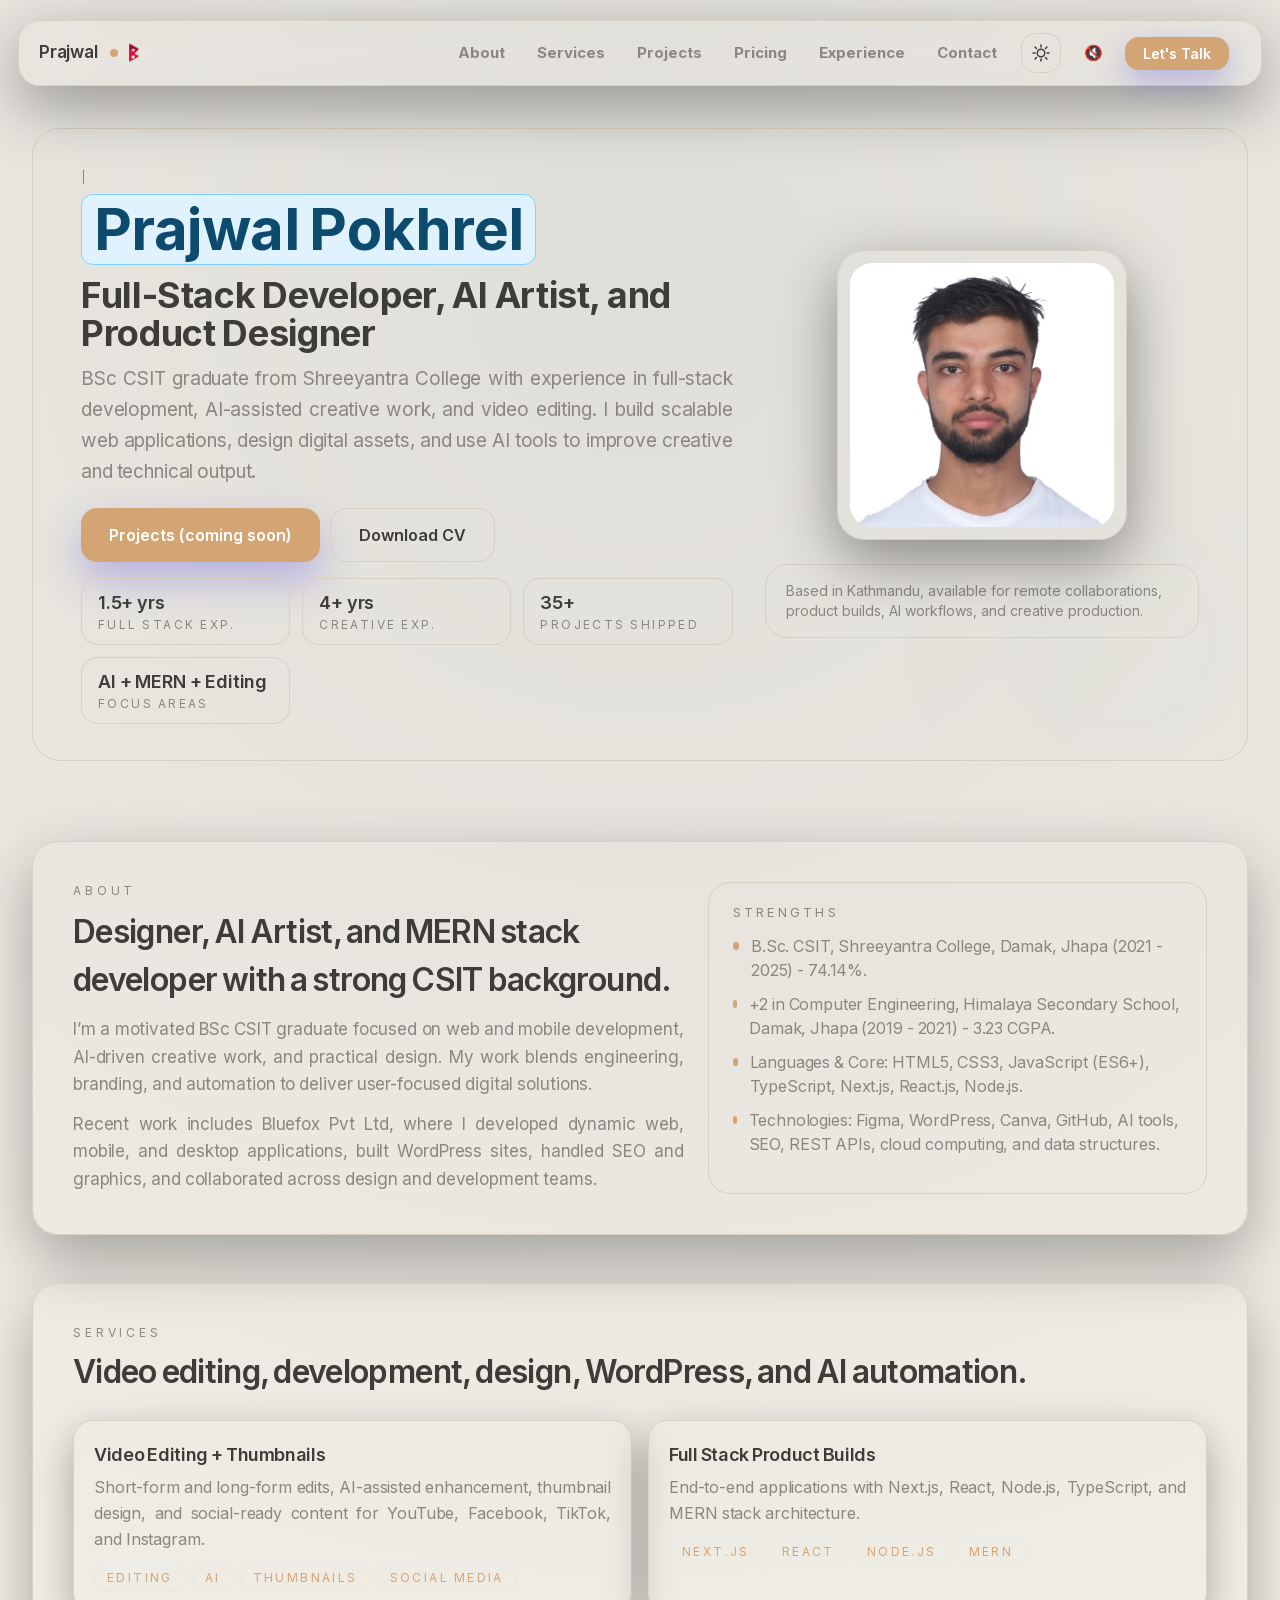
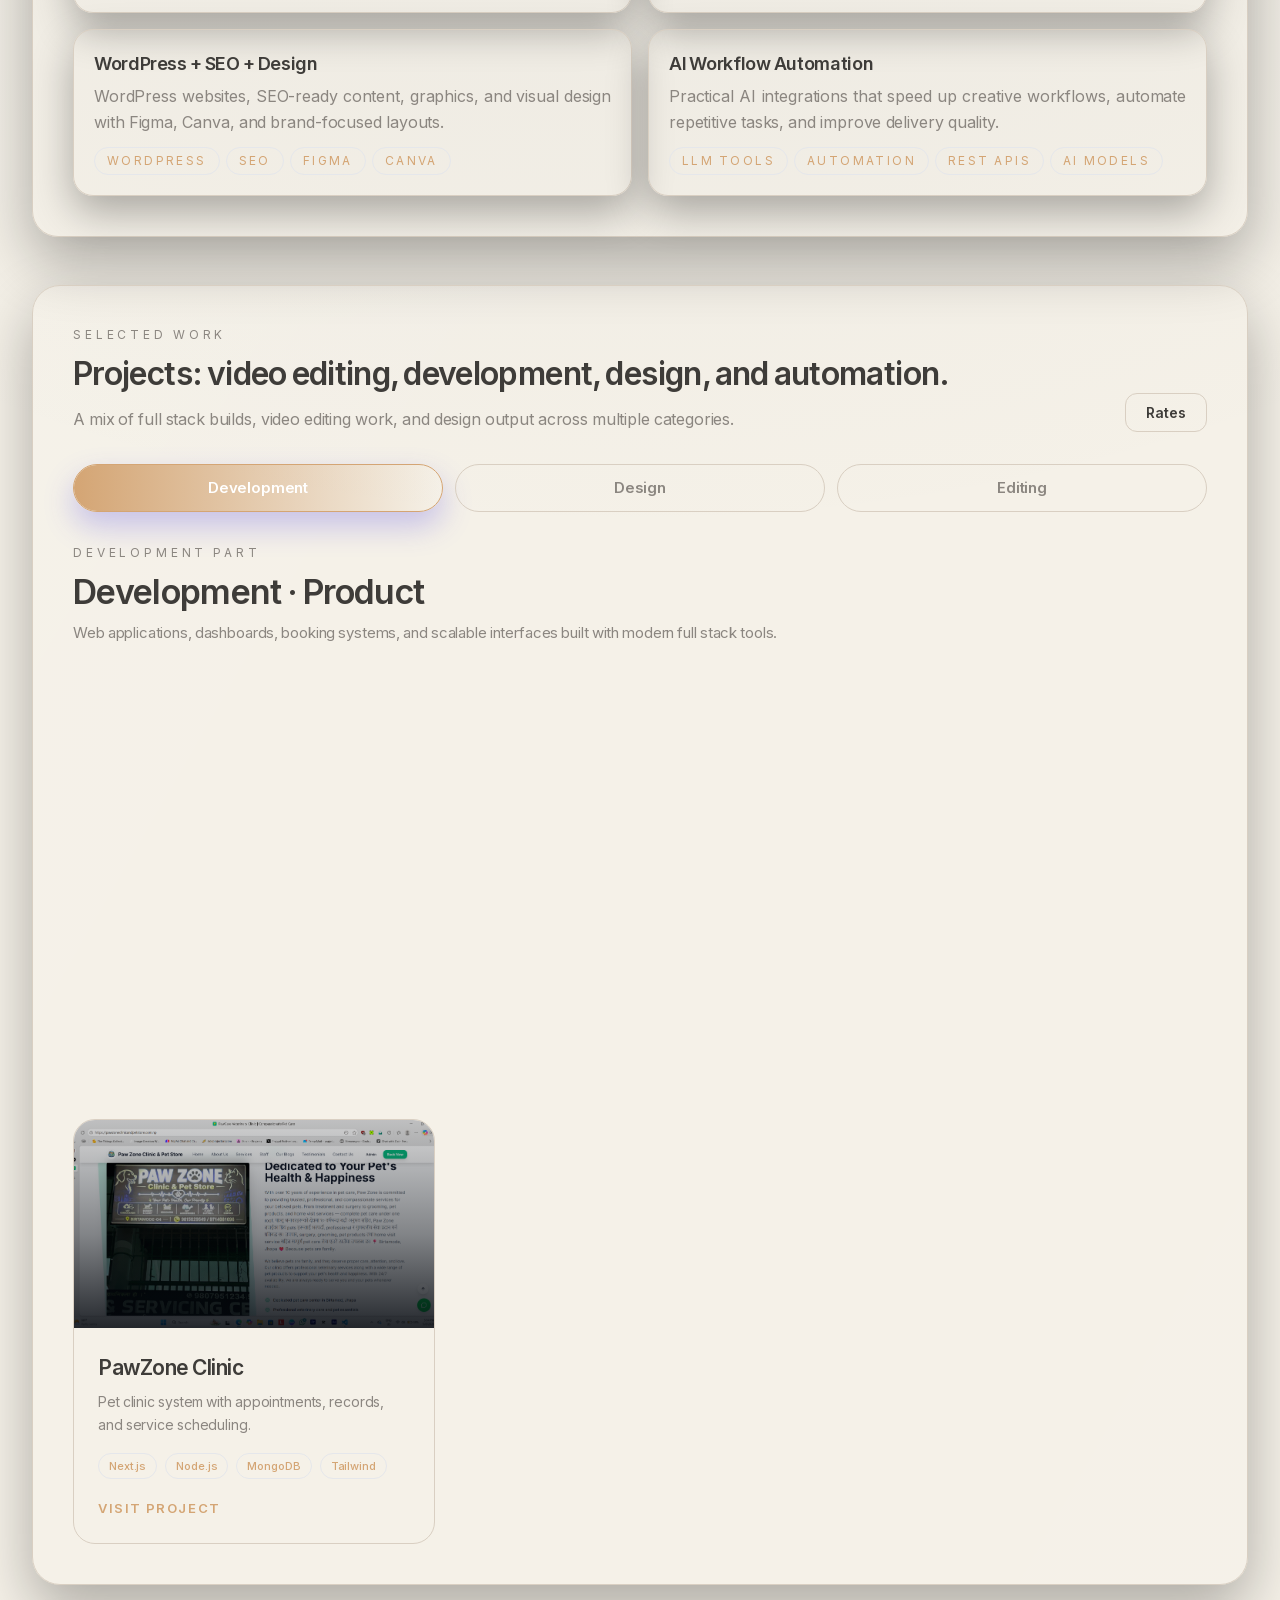
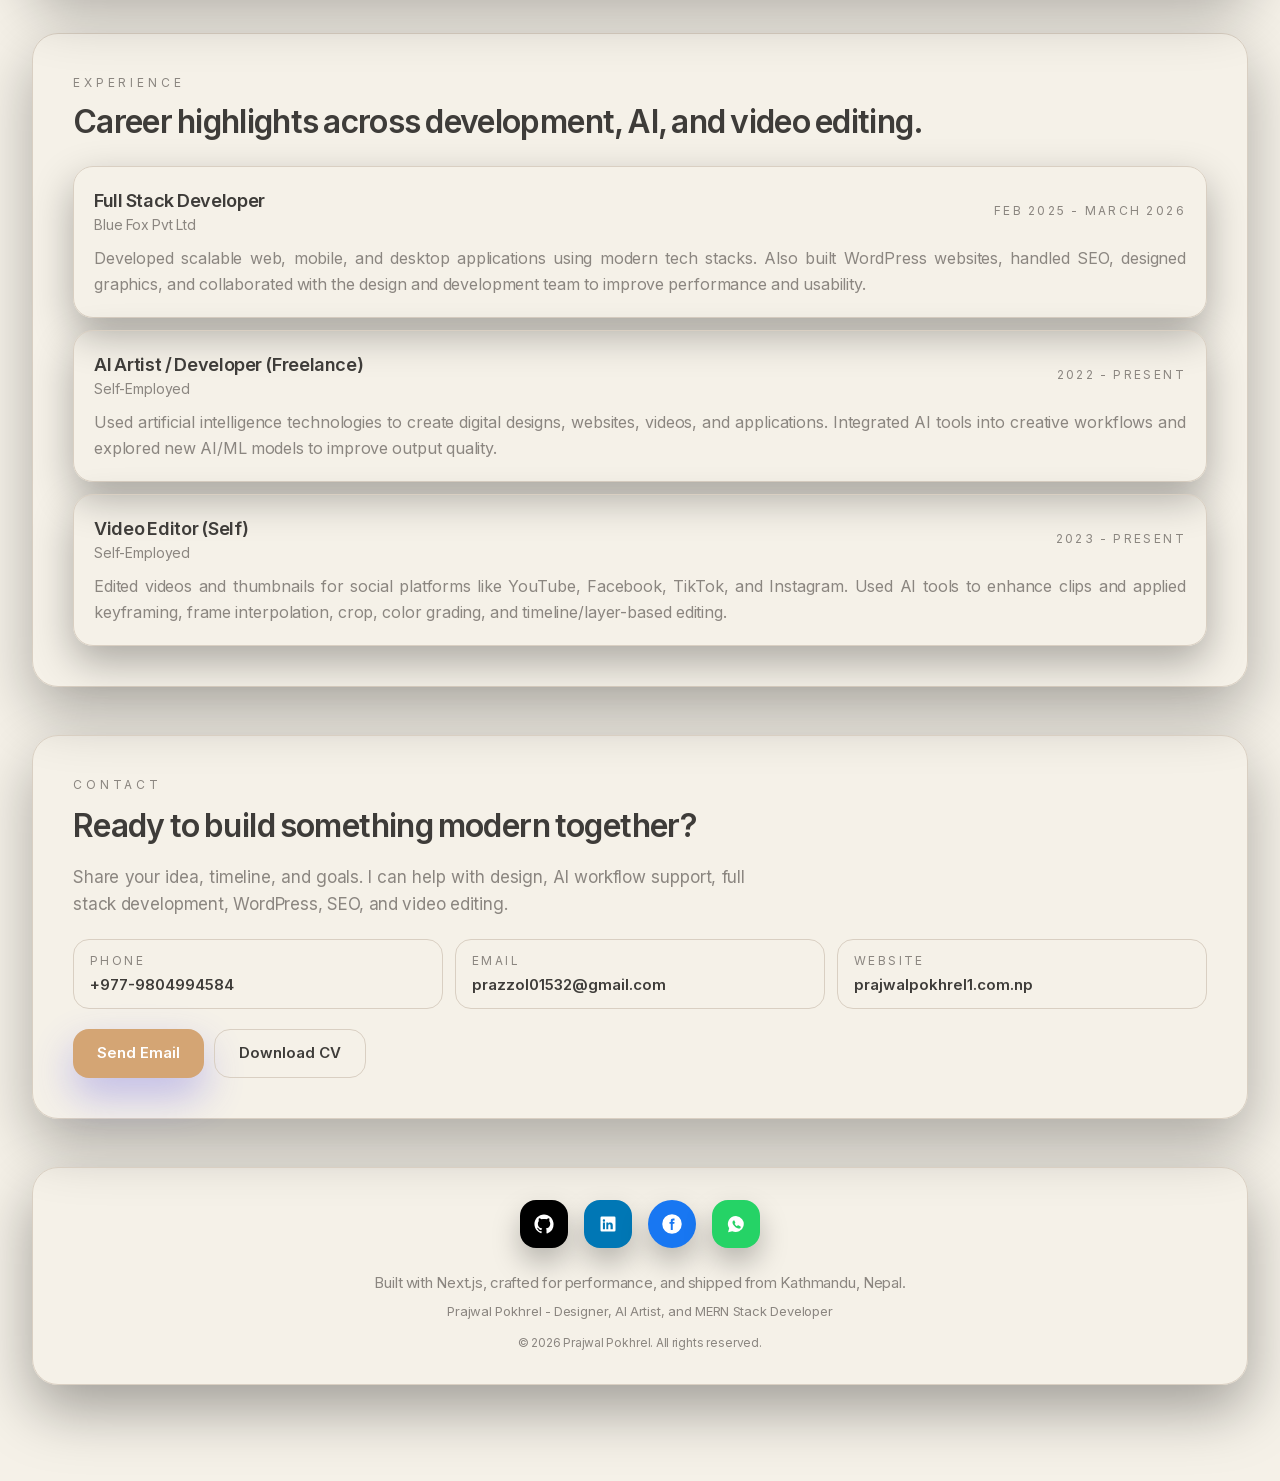
==== commit 2b8f9fe7: "updated files" ====
--- a/index.html
+++ b/index.html
@@ -1 +1 @@
-<!DOCTYPE html><html lang="en"><head><meta charSet="utf-8"/><meta name="viewport" content="width=device-width, initial-scale=1"/><link rel="preload" href="/_next/static/media/0c89a48fa5027cee-s.p.0rd3rjvnnhw7n.woff2" as="font" crossorigin="" type="font/woff2"/><link rel="preload" href="/_next/static/media/a343f882a40d2cc9-s.p.0kho-wj7-y-w1.woff2" as="font" crossorigin="" type="font/woff2"/><link rel="preload" as="image" href="/images/hero.jpeg"/><link rel="stylesheet" href="/_next/static/chunks/0gc-u3yq5xecw.css" data-precedence="next"/><link rel="preload" as="script" fetchPriority="low" href="/_next/static/chunks/16i90eio_ss7o.js"/><script src="/_next/static/chunks/0dgq26a5_oy.a.js" async=""></script><script src="/_next/static/chunks/10~x95jhs6ns3.js" async=""></script><script src="/_next/static/chunks/0oui10gukf8nf.js" async=""></script><script src="/_next/static/chunks/turbopack-0.jpz_pgjvte7.js" async=""></script><script src="/_next/static/chunks/0bjwk9zw10p-c.js" async=""></script><script src="/_next/static/chunks/0d3shmwh5_nmn.js" async=""></script><script src="/_next/static/chunks/13dwgnmt-1jil.js" async=""></script><meta name="next-size-adjust" content=""/><link rel="icon" href="/favicon.jpg"/><title>Prajwal Pokhrel | Video Editor, Full Stack Developer</title><meta name="description" content="Portfolio of Prajwal Pokhrel — BSc CSIT graduate skilled in full-stack development and AI-assisted video editing."/><meta name="author" content="Prajwal Pokhrel"/><meta name="keywords" content="Prajwal Pokhrel,Video Editor Nepal,Full Stack Developer Nepal,AI Artist Nepal,Next.js Developer,React Developer,Node.js Developer,TypeScript Developer,WordPress Developer,SEO Specialist,Web Mobile Desktop Developer,BSc CSIT,Graphic Designer,Video Editor,Kathmandu,Nepal"/><meta name="creator" content="Prajwal Pokhrel"/><meta name="robots" content="index, follow"/><meta name="googlebot" content="index, follow, max-video-preview:-1, max-image-preview:large, max-snippet:-1"/><meta name="category" content="technology"/><link rel="canonical" href="https://portfolio-website-six-flax-48.vercel.app"/><meta property="og:title" content="Prajwal Pokhrel | Video Editor, Full Stack Developer"/><meta property="og:description" content="BSc CSIT graduate with experience in full-stack development and AI-assisted video editing."/><meta property="og:url" content="https://portfolio-website-six-flax-48.vercel.app"/><meta property="og:site_name" content="Prajwal Pokhrel Portfolio"/><meta property="og:locale" content="en_US"/><meta property="og:image" content="https://portfolio-website-six-flax-48.vercel.app/images/hero.jpeg"/><meta property="og:image:width" content="1200"/><meta property="og:image:height" content="630"/><meta property="og:image:alt" content="Prajwal Pokhrel - Video Editor, Full Stack Developer"/><meta property="og:type" content="website"/><meta name="twitter:card" content="summary_large_image"/><meta name="twitter:creator" content="@prajwal01532"/><meta name="twitter:title" content="Prajwal Pokhrel | Video Editor, Full Stack Developer"/><meta name="twitter:description" content="AI-assisted video editing and full-stack development from Kathmandu, Nepal."/><meta name="twitter:image" content="https://portfolio-website-six-flax-48.vercel.app/images/hero.jpeg"/><script src="/_next/static/chunks/03~yq9q893hmn.js" noModule=""></script></head><body class="space_grotesk_4455dd42-module__-IPNGW__variable manrope_56778417-module__vBSviG__variable antialiased"><div hidden=""><!--$--><!--/$--></div><script type="application/ld+json">{"@context":"https://schema.org","@type":"Person","name":"Prajwal Pokhrel","jobTitle":"Video Editor, Full Stack Developer","description":"Motivated BSc CSIT graduate skilled in full-stack development and AI-assisted video editing.","url":"https://portfolio-website-six-flax-48.vercel.app/","image":"https://portfolio-website-six-flax-48.vercel.app/images/hero.jpeg","email":"mailto:prajwal9749@gmail.com","address":{"@type":"PostalAddress","addressLocality":"Kathmandu","addressCountry":"NP"},"sameAs":["https://github.com/prajwal01532","https://linkedin.com/in/prajwal-pokhrel38a5612ab","https://portfolio-website-six-flax-48.vercel.app/"],"alumniOf":{"@type":"CollegeOrUniversity","name":"Shreeyantra College"},"knowsAbout":["Next.js","React","Node.js","TypeScript","WordPress","Search Engine Optimization","AI Tools","REST APIs","Graphic Design","Video Editing"]}</script><nav class="fixed top-4 md:top-5 left-0 right-0 mx-auto max-w-7xl w-[calc(100%-28px)] md:w-[calc(100%-36px)] bg-[#F5F1E8]/85 border border-[#D9CFC2] backdrop-blur-[18px] rounded-[18px] md:rounded-[22px] shadow-[0_20px_60px_rgba(212,165,116,0.15)] z-[1000] transition-all duration-300 font-bold [font-family:-apple-system,BlinkMacSystemFont,&#x27;SF Pro Text&#x27;,&#x27;SF Pro Display&#x27;,&#x27;Helvetica Neue&#x27;,Arial,sans-serif] " style="opacity:0;transform:translateY(-16px)"><div class="px-3 md:px-5 py-2.5 md:py-3 flex items-center justify-between gap-2 md:gap-3"><button class="inline-flex items-center gap-2 text-[15px] md:text-[17px] font-semibold text-[#3E3C39] relative transition-all duration-300 hover:text-[#D4A574] active:scale-95 z-20"><span>Prajwal</span><span class="ml-1 inline-block w-2 h-2 rounded-full bg-[#D4A574]" aria-hidden="true"></span><span aria-hidden="true" class="inline-flex h-[24px] w-[19px] shrink-0"><svg viewBox="0 0 24 30" class="h-full w-full" fill="none" xmlns="http://www.w3.org/2000/svg"><defs><clipPath id="nepal-flag-red-clip"><path d="M5.1 4.4V24.7L14.8 18.9L9.1 16L14.8 10.9L5.1 4.4Z"></path></clipPath></defs><rect x="2" y="1" width="1.8" height="28" rx="0.9" fill="#e5e7eb"></rect><g class="nepal-flag-cloth"><path class="nepal-flag-border" d="M4 3V26L16.5 19L10.2 16L16.5 10L4 3Z" fill="#9F0F2F"></path><path class="nepal-flag-red" d="M5.1 4.4V24.7L14.8 18.9L9.1 16L14.8 10.9L5.1 4.4Z" fill="#DC143C"></path><g clip-path="url(#nepal-flag-red-clip)"><rect class="nepal-flag-red-veil" x="4.6" y="3.8" width="11.2" height="6.8" fill="#780D23"></rect></g><g class="nepal-flag-symbols"><circle cx="9.1" cy="11.2" r="1.65" fill="white"></circle><circle cx="9" cy="20.2" r="2" fill="white"></circle></g></g></svg></span></button><div class="hidden md:flex gap-2 items-center flex-1 justify-end"><a class="text-[#5A5652] text-[15px] font-bold hover:text-[#3E3C39] hover:bg-[#D4A574]/10 transition-all duration-300 px-3 py-1.5 rounded-xl" href="#about">About</a><a class="text-[#5A5652] text-[15px] font-bold hover:text-[#3E3C39] hover:bg-[#D4A574]/10 transition-all duration-300 px-3 py-1.5 rounded-xl" href="#services">Services</a><a class="text-[#5A5652] text-[15px] font-bold hover:text-[#3E3C39] hover:bg-[#D4A574]/10 transition-all duration-300 px-3 py-1.5 rounded-xl" href="#projects">Projects</a><button type="button" class="text-[#5A5652] text-[15px] font-bold hover:text-[#3E3C39] hover:bg-[#D4A574]/10 transition-all duration-300 px-3 py-1.5 rounded-xl">Pricing</button><a class="text-[#5A5652] text-[15px] font-bold hover:text-[#3E3C39] hover:bg-[#D4A574]/10 transition-all duration-300 px-3 py-1.5 rounded-xl" href="#experience">Experience</a><a class="text-[#5A5652] text-[15px] font-bold hover:text-[#3E3C39] hover:bg-[#D4A574]/10 transition-all duration-300 px-3 py-1.5 rounded-xl" href="#contact">Contact</a><a href="https://mail.google.com/mail/?view=cm&amp;fs=1&amp;to=prazzol01532@gmail.com" target="_blank" rel="noopener noreferrer" class="bg-[#D4A574] text-white px-[18px] py-1.5 rounded-[14px] text-[14px] font-semibold transition-all duration-300 shadow-[0_12px_30px_rgba(212,165,116,0.28)] hover:-translate-y-0.5 hover:bg-[#E5B88A] hover:shadow-[0_18px_40px_rgba(212,165,116,0.38)] active:scale-95 ml-1">Let&#x27;s Talk</a></div><div class="flex items-center gap-2 md:gap-0"><button class="md:hidden w-8 h-8 flex flex-col items-center justify-center gap-1 p-1 z-20" aria-label="Toggle menu"><span class="w-5 h-0.5 bg-[#3E3C39] transition-all duration-300 "></span><span class="w-5 h-0.5 bg-[#3E3C39] transition-all duration-300 "></span><span class="w-5 h-0.5 bg-[#3E3C39] transition-all duration-300 "></span></button></div></div><div class="md:hidden overflow-hidden transition-all duration-300 max-h-0"><div class="px-3 pb-4 flex flex-col gap-1.5"><a class="text-[#5A5652] text-[15px] font-bold hover:text-[#3E3C39] hover:bg-[#D4A574]/10 transition-all duration-300 px-3 py-1.5 rounded-xl" href="#about">About</a><a class="text-[#5A5652] text-[15px] font-bold hover:text-[#3E3C39] hover:bg-[#D4A574]/10 transition-all duration-300 px-3 py-1.5 rounded-xl" href="#services">Services</a><a class="text-[#5A5652] text-[15px] font-bold hover:text-[#3E3C39] hover:bg-[#D4A574]/10 transition-all duration-300 px-3 py-1.5 rounded-xl" href="#projects">Projects</a><button type="button" class="text-left text-[#5A5652] text-[15px] font-bold hover:text-[#3E3C39] hover:bg-[#D4A574]/10 transition-all duration-300 px-3 py-1.5 rounded-xl">Pricing</button><a class="text-[#5A5652] text-[15px] font-bold hover:text-[#3E3C39] hover:bg-[#D4A574]/10 transition-all duration-300 px-3 py-1.5 rounded-xl" href="#experience">Experience</a><a class="text-[#5A5652] text-[15px] font-bold hover:text-[#3E3C39] hover:bg-[#D4A574]/10 transition-all duration-300 px-3 py-1.5 rounded-xl" href="#contact">Contact</a><a href="https://mail.google.com/mail/?view=cm&amp;fs=1&amp;to=prazzol01532@gmail.com" target="_blank" rel="noopener noreferrer" class="bg-[#D4A574] text-white px-3 py-1.5 rounded-xl text-[15px] font-semibold transition-all duration-300 shadow-[0_10px_22px_rgba(212,165,116,0.28)] hover:shadow-[0_18px_40px_rgba(212,165,116,0.38)] text-center">Let&#x27;s Talk</a></div></div></nav><main class="relative z-10 mx-auto flex max-w-7xl flex-col gap-10 px-6 pb-24 pt-32 sm:px-8"><section class="relative mb-8 overflow-hidden rounded-[28px] border border-[#D9CFC2] bg-[#EDE9DE]/30 px-6 py-9 sm:px-8 lg:px-12"><div class="absolute inset-0 opacity-40" aria-hidden="true"><div class="absolute -top-20 left-10 h-48 w-48 rounded-full bg-[#D4A574]/15 blur-[80px]"></div><div class="absolute bottom-0 right-0 h-60 w-60 rounded-full bg-[#D4A574]/5 blur-[110px]"></div></div><div class="relative grid gap-8 lg:grid-cols-[1.2fr_0.8fr] lg:items-center"><div style="opacity:0;transform:translateY(24px)"><p class="text-[13px] sm:text-[14px] uppercase tracking-[0.3em] text-[#8B8680]">Designer · AI Artist · MERN Stack Development</p><h1 class="mt-2 text-[36px] sm:text-[44px] md:text-[52px] font-semibold text-[#3E3C39] leading-[1.05]">Prajwal Pokhrel — Designer, AI Artist and a MERN Stack Developer</h1><p class="mt-3 text-[17px] sm:text-[19px] text-[#5A5652] leading-relaxed max-w-2xl text-justify">BSc CSIT graduate from Shreeyantra College with experience in full-stack development, AI-assisted creative work, and video editing. I build scalable web applications, design digital assets, and use AI tools to improve creative and technical output.</p><div class="mt-5 flex flex-wrap gap-2.5 justify-center sm:justify-start"><a href="#projects" class="inline-flex items-center justify-center rounded-2xl bg-[#D4A574] px-7 py-3.5 text-[16px] font-semibold text-white shadow-[0_18px_40px_rgba(212,165,116,0.28)] transition-all duration-300 hover:-translate-y-0.5 hover:bg-[#E5B88A] hover:shadow-[0_24px_50px_rgba(212,165,116,0.38)]">Projects (coming soon)</a><a href="/images/Prajwal CV.pdf" download="" class="inline-flex items-center justify-center rounded-2xl border border-[#D9CFC2] px-7 py-3.5 text-[16px] font-semibold text-[#3E3C39] transition-all duration-300 hover:border-[#D4A574] hover:text-[#D4A574]">Download CV</a></div><div class="mt-4 grid gap-3 sm:grid-cols-3"><div class="rounded-2xl border border-[#D9CFC2] bg-[#EDE9DE]/50 px-4 py-2.5"><p class="text-[18px] font-semibold text-[#3E3C39]">1.5+ yrs</p><p class="text-[12px] uppercase tracking-[0.2em] text-[#8B8680]">Full Stack Exp.</p></div><div class="rounded-2xl border border-[#D9CFC2] bg-[#EDE9DE]/50 px-4 py-2.5"><p class="text-[18px] font-semibold text-[#3E3C39]">4+ yrs</p><p class="text-[12px] uppercase tracking-[0.2em] text-[#8B8680]">Creative Exp.</p></div><div class="rounded-2xl border border-[#D9CFC2] bg-[#EDE9DE]/50 px-4 py-2.5"><p class="text-[18px] font-semibold text-[#3E3C39]">35+</p><p class="text-[12px] uppercase tracking-[0.2em] text-[#8B8680]">Projects Shipped</p></div><div class="rounded-2xl border border-[#D9CFC2] bg-[#EDE9DE]/50 px-4 py-2.5"><p class="text-[18px] font-semibold text-[#3E3C39]">AI + MERN + Editing</p><p class="text-[12px] uppercase tracking-[0.2em] text-[#8B8680]">Focus Areas</p></div></div></div><div class="flex flex-col gap-6" style="opacity:0;transform:translateY(24px)"><div class="relative mx-auto h-[240px] w-[240px] sm:h-[290px] sm:w-[290px] rounded-[28px] border border-[#D9CFC2] bg-[#EDE9DE]/50 p-3 shadow-[0_20px_60px_rgba(212,165,116,0.1)]"><div class="h-full w-full overflow-hidden rounded-[22px]"><img src="/images/hero.jpeg" alt="Prajwal Pokhrel" class="h-full w-full object-cover object-[center_20%]" loading="eager" decoding="async"/></div></div><div class="rounded-[22px] border border-[#D9CFC2] bg-[#EDE9DE]/50 px-5 py-4 text-sm text-[#5A5652]">Based in Kathmandu, available for remote collaborations, product builds, AI workflows, and creative production.</div></div></div></section><section id="about" class="scroll-mt-24 rounded-[26px] border border-[#D9CFC2] bg-[#EDE9DE]/30 p-5 sm:p-7 lg:p-10 shadow-[0_24px_60px_rgba(0,0,0,0.08)]" style="opacity:0;transform:translateY(24px)"><div class="grid gap-6 lg:grid-cols-[1.1fr_0.9fr]"><div><p class="text-[12px] uppercase tracking-[0.3em] text-[#8B8680]">About</p><h2 class="mt-2 text-[24px] sm:text-[28px] md:text-[32px] font-semibold text-[#3E3C39]">Designer, AI Artist, and MERN stack developer with a strong CSIT background.</h2><p class="mt-3 text-[16px] sm:text-[17px] text-[#5A5652] leading-relaxed text-justify">I’m a motivated BSc CSIT graduate focused on web and mobile development, AI-driven creative work, and practical design. My work blends engineering, branding, and automation to deliver user-focused digital solutions.</p><p class="mt-3 text-[16px] sm:text-[17px] text-[#8B8680] leading-relaxed text-justify">Recent work includes Bluefox Pvt Ltd, where I developed dynamic web, mobile, and desktop applications, built WordPress sites, handled SEO and graphics, and collaborated across design and development teams.</p></div><div class="rounded-[22px] border border-[#D9CFC2] bg-[#EDE9DE]/50 px-5 py-5 sm:px-6 transition-all duration-300 hover:-translate-y-1 hover:border-[#D4A574] hover:shadow-[0_24px_50px_rgba(212,165,116,0.1)]"><p class="text-[13px] uppercase tracking-[0.25em] text-[#8B8680]">Strengths</p><ul class="mt-3 space-y-2.5 text-[15px] sm:text-[16px] text-[#5A5652]"><li class="flex gap-3"><span class="mt-2 h-2 w-2 rounded-full bg-[#D4A574]"></span><span>B.Sc. CSIT, Shreeyantra College, Damak, Jhapa (2021 - 2025) - 74.14%.</span></li><li class="flex gap-3"><span class="mt-2 h-2 w-2 rounded-full bg-[#D4A574]"></span><span>+2 in Computer Engineering, Himalaya Secondary School, Damak, Jhapa (2019 - 2021) - 3.23 CGPA.</span></li><li class="flex gap-3"><span class="mt-2 h-2 w-2 rounded-full bg-[#D4A574]"></span><span>Languages &amp; Core: HTML5, CSS3, JavaScript (ES6+), TypeScript, Next.js, React.js, Node.js.</span></li><li class="flex gap-3"><span class="mt-2 h-2 w-2 rounded-full bg-[#D4A574]"></span><span>Technologies: Figma, WordPress, Canva, GitHub, AI tools, SEO, REST APIs, cloud computing, and data structures.</span></li></ul></div></div></section><section id="services" class="scroll-mt-24 rounded-[26px] border border-[#D9CFC2] bg-[#EDE9DE]/30 p-5 sm:p-7 lg:p-10 shadow-[0_24px_60px_rgba(0,0,0,0.08)]" style="opacity:0;transform:translateY(24px)"><div class="flex flex-col gap-1.5"><p class="text-[12px] uppercase tracking-[0.3em] text-[#8B8680]">Services</p><h2 class="text-[24px] sm:text-[28px] md:text-[32px] font-semibold text-[#3E3C39]">Video editing, development, design, WordPress, and AI automation.</h2></div><div class="mt-6 grid gap-4 sm:grid-cols-2"><div class="rounded-[20px] border border-[#D9CFC2] bg-[#EDE9DE]/50 p-5 shadow-[0_16px_40px_rgba(212,165,116,0.08)] transition-all duration-300 hover:-translate-y-1 hover:border-[#D4A574] hover:shadow-[0_26px_60px_rgba(212,165,116,0.15)]"><h3 class="text-[17px] sm:text-[18px] font-semibold text-[#3E3C39]">Video Editing + Thumbnails</h3><p class="mt-1.5 text-[15px] sm:text-[16px] text-[#5A5652] leading-relaxed text-justify">Short-form and long-form edits, AI-assisted enhancement, thumbnail design, and social-ready content for YouTube, Facebook, TikTok, and Instagram.</p><div class="mt-3 flex flex-wrap gap-1.5"><span class="rounded-full border border-[#D4A574]/30 bg-[#D4A574]/10 px-3 py-1 text-[11px] sm:text-[12px] uppercase tracking-[0.2em] text-[#8B5A3C]">Editing</span><span class="rounded-full border border-[#D4A574]/30 bg-[#D4A574]/10 px-3 py-1 text-[11px] sm:text-[12px] uppercase tracking-[0.2em] text-[#8B5A3C]">AI</span><span class="rounded-full border border-[#D4A574]/30 bg-[#D4A574]/10 px-3 py-1 text-[11px] sm:text-[12px] uppercase tracking-[0.2em] text-[#8B5A3C]">Thumbnails</span><span class="rounded-full border border-[#D4A574]/30 bg-[#D4A574]/10 px-3 py-1 text-[11px] sm:text-[12px] uppercase tracking-[0.2em] text-[#8B5A3C]">Social Media</span></div></div><div class="rounded-[20px] border border-[#D9CFC2] bg-[#EDE9DE]/50 p-5 shadow-[0_16px_40px_rgba(212,165,116,0.08)] transition-all duration-300 hover:-translate-y-1 hover:border-[#D4A574] hover:shadow-[0_26px_60px_rgba(212,165,116,0.15)]"><h3 class="text-[17px] sm:text-[18px] font-semibold text-[#3E3C39]">Full Stack Product Builds</h3><p class="mt-1.5 text-[15px] sm:text-[16px] text-[#5A5652] leading-relaxed text-justify">End-to-end applications with Next.js, React, Node.js, TypeScript, and MERN stack architecture.</p><div class="mt-3 flex flex-wrap gap-1.5"><span class="rounded-full border border-[#D4A574]/30 bg-[#D4A574]/10 px-3 py-1 text-[11px] sm:text-[12px] uppercase tracking-[0.2em] text-[#8B5A3C]">Next.js</span><span class="rounded-full border border-[#D4A574]/30 bg-[#D4A574]/10 px-3 py-1 text-[11px] sm:text-[12px] uppercase tracking-[0.2em] text-[#8B5A3C]">React</span><span class="rounded-full border border-[#D4A574]/30 bg-[#D4A574]/10 px-3 py-1 text-[11px] sm:text-[12px] uppercase tracking-[0.2em] text-[#8B5A3C]">Node.js</span><span class="rounded-full border border-[#D4A574]/30 bg-[#D4A574]/10 px-3 py-1 text-[11px] sm:text-[12px] uppercase tracking-[0.2em] text-[#8B5A3C]">MERN</span></div></div><div class="rounded-[20px] border border-[#D9CFC2] bg-[#EDE9DE]/50 p-5 shadow-[0_16px_40px_rgba(212,165,116,0.08)] transition-all duration-300 hover:-translate-y-1 hover:border-[#D4A574] hover:shadow-[0_26px_60px_rgba(212,165,116,0.15)]"><h3 class="text-[17px] sm:text-[18px] font-semibold text-[#3E3C39]">WordPress + SEO + Design</h3><p class="mt-1.5 text-[15px] sm:text-[16px] text-[#5A5652] leading-relaxed text-justify">WordPress websites, SEO-ready content, graphics, and visual design with Figma, Canva, and brand-focused layouts.</p><div class="mt-3 flex flex-wrap gap-1.5"><span class="rounded-full border border-[#D4A574]/30 bg-[#D4A574]/10 px-3 py-1 text-[11px] sm:text-[12px] uppercase tracking-[0.2em] text-[#8B5A3C]">WordPress</span><span class="rounded-full border border-[#D4A574]/30 bg-[#D4A574]/10 px-3 py-1 text-[11px] sm:text-[12px] uppercase tracking-[0.2em] text-[#8B5A3C]">SEO</span><span class="rounded-full border border-[#D4A574]/30 bg-[#D4A574]/10 px-3 py-1 text-[11px] sm:text-[12px] uppercase tracking-[0.2em] text-[#8B5A3C]">Figma</span><span class="rounded-full border border-[#D4A574]/30 bg-[#D4A574]/10 px-3 py-1 text-[11px] sm:text-[12px] uppercase tracking-[0.2em] text-[#8B5A3C]">Canva</span></div></div><div class="rounded-[20px] border border-[#D9CFC2] bg-[#EDE9DE]/50 p-5 shadow-[0_16px_40px_rgba(212,165,116,0.08)] transition-all duration-300 hover:-translate-y-1 hover:border-[#D4A574] hover:shadow-[0_26px_60px_rgba(212,165,116,0.15)]"><h3 class="text-[17px] sm:text-[18px] font-semibold text-[#3E3C39]">AI Workflow Automation</h3><p class="mt-1.5 text-[15px] sm:text-[16px] text-[#5A5652] leading-relaxed text-justify">Practical AI integrations that speed up creative workflows, automate repetitive tasks, and improve delivery quality.</p><div class="mt-3 flex flex-wrap gap-1.5"><span class="rounded-full border border-[#D4A574]/30 bg-[#D4A574]/10 px-3 py-1 text-[11px] sm:text-[12px] uppercase tracking-[0.2em] text-[#8B5A3C]">LLM Tools</span><span class="rounded-full border border-[#D4A574]/30 bg-[#D4A574]/10 px-3 py-1 text-[11px] sm:text-[12px] uppercase tracking-[0.2em] text-[#8B5A3C]">Automation</span><span class="rounded-full border border-[#D4A574]/30 bg-[#D4A574]/10 px-3 py-1 text-[11px] sm:text-[12px] uppercase tracking-[0.2em] text-[#8B5A3C]">REST APIs</span><span class="rounded-full border border-[#D4A574]/30 bg-[#D4A574]/10 px-3 py-1 text-[11px] sm:text-[12px] uppercase tracking-[0.2em] text-[#8B5A3C]">AI Models</span></div></div></div></section><section id="projects" class="scroll-mt-24 rounded-[26px] border border-[#D9CFC2] bg-[#EDE9DE]/30 p-5 shadow-[0_24px_60px_rgba(0,0,0,0.08)] sm:p-7 lg:p-10" style="opacity:0;transform:translateY(24px)"><div class="flex flex-col gap-1.5"><p class="text-[12px] uppercase tracking-[0.3em] text-[#8B8680]">Selected Work</p><div class="flex flex-col gap-3 lg:flex-row lg:items-end lg:justify-between"><div><h2 class="text-[24px] font-semibold text-[#3E3C39] sm:text-[28px] md:text-[32px]">Development Part, Editing Part, and Design Part.</h2><p class="mt-2 max-w-3xl text-[15px] leading-relaxed text-[#5A5652] sm:text-[16px]">A grouped portfolio layout inspired by the reference site, showing full stack builds, video editing work, and design output in separate sections.</p></div><button type="button" class="inline-flex items-center justify-center rounded-2xl border border-[#D9CFC2] px-5 py-3 text-[14px] font-semibold text-[#3E3C39] transition-all duration-300 hover:border-[#D4A574] hover:text-[#D4A574]">View Pricing</button></div></div><div class="mt-8 space-y-8"><div class="space-y-4"><div class="flex flex-col gap-1"><p class="text-[12px] uppercase tracking-[0.28em] text-[#8B8680]">Development Part</p><h3 class="text-[20px] font-semibold text-[#3E3C39] sm:text-[22px]">MERN stack and product builds.</h3><p class="max-w-3xl text-[14px] leading-relaxed text-[#5A5652] sm:text-[15px]">Web applications, dashboards, booking systems, and scalable interfaces built with modern full stack tools.</p></div><div class="grid grid-cols-1 gap-6 md:grid-cols-2 xl:grid-cols-4"><a href="https://ride-hub-mern-made-by-prajwal-gntc.vercel.app/" target="_blank" rel="noopener noreferrer" class="group relative overflow-hidden rounded-2xl border border-[#D9CFC2]/60 bg-white/40 backdrop-blur-sm transition-all duration-300 hover:border-[#D4A574] hover:shadow-[0_12px_40px_rgba(212,165,116,0.15)]" style="opacity:0;transform:translateY(20px)"><div class="relative h-48 overflow-hidden bg-[#EDE9DE] sm:h-56"><img alt="RideHub" loading="lazy" decoding="async" data-nimg="fill" class="object-cover transition-transform duration-500 group-hover:scale-110" style="position:absolute;height:100%;width:100%;left:0;top:0;right:0;bottom:0;color:transparent" src="/images/Development Part/ridehub.png"/><div class="absolute inset-0 bg-gradient-to-t from-[#F5F1E8] to-transparent opacity-0 transition-opacity duration-300 group-hover:opacity-60"></div></div><div class="p-5 sm:p-6"><h3 class="mb-2 text-[18px] font-semibold text-[#3E3C39] transition-colors duration-300 group-hover:text-[#D4A574] sm:text-[20px]">RideHub</h3><p class="mb-4 line-clamp-2 text-[13px] text-[#5A5652] sm:text-[14px]">A full-stack MERN ride-sharing application with booking, payments, and authentication.</p><div class="flex flex-wrap gap-2"><span class="rounded-full bg-[#D4A574]/15 px-2.5 py-1 text-[11px] font-medium text-[#8B5A3C]">MERN</span><span class="rounded-full bg-[#D4A574]/15 px-2.5 py-1 text-[11px] font-medium text-[#8B5A3C]">React</span><span class="rounded-full bg-[#D4A574]/15 px-2.5 py-1 text-[11px] font-medium text-[#8B5A3C]">Node.js</span><span class="rounded-full bg-[#D4A574]/15 px-2.5 py-1 text-[11px] font-medium text-[#8B5A3C]">MongoDB</span></div><div class="mt-4 flex items-center gap-2 text-[13px] font-medium text-[#D4A574] transition-all duration-300 group-hover:gap-3"><span>Visit Project</span><svg class="h-4 w-4 transition-transform duration-300 group-hover:translate-x-1" fill="none" viewBox="0 0 24 24" stroke="currentColor"><path stroke-linecap="round" stroke-linejoin="round" stroke-width="2" d="M9 5l7 7-7 7"></path></svg></div></div></a><a href="https://ride-hub-mern-made-by-prajwal-gntc.vercel.app/" target="_blank" rel="noopener noreferrer" class="group relative overflow-hidden rounded-2xl border border-[#D9CFC2]/60 bg-white/40 backdrop-blur-sm transition-all duration-300 hover:border-[#D4A574] hover:shadow-[0_12px_40px_rgba(212,165,116,0.15)]" style="opacity:0;transform:translateY(20px)"><div class="relative h-48 overflow-hidden bg-[#EDE9DE] sm:h-56"><img alt="MovieTicket" loading="lazy" decoding="async" data-nimg="fill" class="object-cover transition-transform duration-500 group-hover:scale-110" style="position:absolute;height:100%;width:100%;left:0;top:0;right:0;bottom:0;color:transparent" src="/images/Development Part/movieticket.png"/><div class="absolute inset-0 bg-gradient-to-t from-[#F5F1E8] to-transparent opacity-0 transition-opacity duration-300 group-hover:opacity-60"></div></div><div class="p-5 sm:p-6"><h3 class="mb-2 text-[18px] font-semibold text-[#3E3C39] transition-colors duration-300 group-hover:text-[#D4A574] sm:text-[20px]">MovieTicket</h3><p class="mb-4 line-clamp-2 text-[13px] text-[#5A5652] sm:text-[14px]">An online movie booking platform with seat selection, booking history, and payments.</p><div class="flex flex-wrap gap-2"><span class="rounded-full bg-[#D4A574]/15 px-2.5 py-1 text-[11px] font-medium text-[#8B5A3C]">React</span><span class="rounded-full bg-[#D4A574]/15 px-2.5 py-1 text-[11px] font-medium text-[#8B5A3C]">Node.js</span><span class="rounded-full bg-[#D4A574]/15 px-2.5 py-1 text-[11px] font-medium text-[#8B5A3C]">Express</span><span class="rounded-full bg-[#D4A574]/15 px-2.5 py-1 text-[11px] font-medium text-[#8B5A3C]">MongoDB</span></div><div class="mt-4 flex items-center gap-2 text-[13px] font-medium text-[#D4A574] transition-all duration-300 group-hover:gap-3"><span>Visit Project</span><svg class="h-4 w-4 transition-transform duration-300 group-hover:translate-x-1" fill="none" viewBox="0 0 24 24" stroke="currentColor"><path stroke-linecap="round" stroke-linejoin="round" stroke-width="2" d="M9 5l7 7-7 7"></path></svg></div></div></a><a href="https://ride-hub-mern-made-by-prajwal-gntc.vercel.app/" target="_blank" rel="noopener noreferrer" class="group relative overflow-hidden rounded-2xl border border-[#D9CFC2]/60 bg-white/40 backdrop-blur-sm transition-all duration-300 hover:border-[#D4A574] hover:shadow-[0_12px_40px_rgba(212,165,116,0.15)]" style="opacity:0;transform:translateY(20px)"><div class="relative h-48 overflow-hidden bg-[#EDE9DE] sm:h-56"><img alt="E-Commerce" loading="lazy" decoding="async" data-nimg="fill" class="object-cover transition-transform duration-500 group-hover:scale-110" style="position:absolute;height:100%;width:100%;left:0;top:0;right:0;bottom:0;color:transparent" src="/images/Development Part/ecommerce.png"/><div class="absolute inset-0 bg-gradient-to-t from-[#F5F1E8] to-transparent opacity-0 transition-opacity duration-300 group-hover:opacity-60"></div></div><div class="p-5 sm:p-6"><h3 class="mb-2 text-[18px] font-semibold text-[#3E3C39] transition-colors duration-300 group-hover:text-[#D4A574] sm:text-[20px]">E-Commerce</h3><p class="mb-4 line-clamp-2 text-[13px] text-[#5A5652] sm:text-[14px]">A complete ecommerce solution with catalog, cart, order management, and admin dashboard.</p><div class="flex flex-wrap gap-2"><span class="rounded-full bg-[#D4A574]/15 px-2.5 py-1 text-[11px] font-medium text-[#8B5A3C]">React</span><span class="rounded-full bg-[#D4A574]/15 px-2.5 py-1 text-[11px] font-medium text-[#8B5A3C]">Node.js</span><span class="rounded-full bg-[#D4A574]/15 px-2.5 py-1 text-[11px] font-medium text-[#8B5A3C]">Stripe</span><span class="rounded-full bg-[#D4A574]/15 px-2.5 py-1 text-[11px] font-medium text-[#8B5A3C]">PostgreSQL</span></div><div class="mt-4 flex items-center gap-2 text-[13px] font-medium text-[#D4A574] transition-all duration-300 group-hover:gap-3"><span>Visit Project</span><svg class="h-4 w-4 transition-transform duration-300 group-hover:translate-x-1" fill="none" viewBox="0 0 24 24" stroke="currentColor"><path stroke-linecap="round" stroke-linejoin="round" stroke-width="2" d="M9 5l7 7-7 7"></path></svg></div></div></a><a href="https://ride-hub-mern-made-by-prajwal-gntc.vercel.app/" target="_blank" rel="noopener noreferrer" class="group relative overflow-hidden rounded-2xl border border-[#D9CFC2]/60 bg-white/40 backdrop-blur-sm transition-all duration-300 hover:border-[#D4A574] hover:shadow-[0_12px_40px_rgba(212,165,116,0.15)]" style="opacity:0;transform:translateY(20px)"><div class="relative h-48 overflow-hidden bg-[#EDE9DE] sm:h-56"><img alt="PawZone Clinic" loading="lazy" decoding="async" data-nimg="fill" class="object-cover transition-transform duration-500 group-hover:scale-110" style="position:absolute;height:100%;width:100%;left:0;top:0;right:0;bottom:0;color:transparent" src="/images/Development Part/pawzone.png"/><div class="absolute inset-0 bg-gradient-to-t from-[#F5F1E8] to-transparent opacity-0 transition-opacity duration-300 group-hover:opacity-60"></div></div><div class="p-5 sm:p-6"><h3 class="mb-2 text-[18px] font-semibold text-[#3E3C39] transition-colors duration-300 group-hover:text-[#D4A574] sm:text-[20px]">PawZone Clinic</h3><p class="mb-4 line-clamp-2 text-[13px] text-[#5A5652] sm:text-[14px]">A pet clinic management system with appointments, medical records, and service scheduling.</p><div class="flex flex-wrap gap-2"><span class="rounded-full bg-[#D4A574]/15 px-2.5 py-1 text-[11px] font-medium text-[#8B5A3C]">Next.js</span><span class="rounded-full bg-[#D4A574]/15 px-2.5 py-1 text-[11px] font-medium text-[#8B5A3C]">Node.js</span><span class="rounded-full bg-[#D4A574]/15 px-2.5 py-1 text-[11px] font-medium text-[#8B5A3C]">MongoDB</span><span class="rounded-full bg-[#D4A574]/15 px-2.5 py-1 text-[11px] font-medium text-[#8B5A3C]">Tailwind</span></div><div class="mt-4 flex items-center gap-2 text-[13px] font-medium text-[#D4A574] transition-all duration-300 group-hover:gap-3"><span>Visit Project</span><svg class="h-4 w-4 transition-transform duration-300 group-hover:translate-x-1" fill="none" viewBox="0 0 24 24" stroke="currentColor"><path stroke-linecap="round" stroke-linejoin="round" stroke-width="2" d="M9 5l7 7-7 7"></path></svg></div></div></a></div></div><div class="space-y-4"><div class="flex flex-col gap-1"><p class="text-[12px] uppercase tracking-[0.28em] text-[#8B8680]">Editing Part</p><h3 class="text-[20px] font-semibold text-[#3E3C39] sm:text-[22px]">Short-form, long-form, and AI-assisted video edits.</h3><p class="max-w-3xl text-[14px] leading-relaxed text-[#5A5652] sm:text-[15px]">A mix of video editing styles for social platforms, storytelling, and polished post-production workflows.</p></div><div class="grid grid-cols-1 gap-6 md:grid-cols-2 xl:grid-cols-4"><div class="group relative overflow-hidden rounded-2xl border border-[#D9CFC2]/60 bg-white/40 backdrop-blur-sm transition-all duration-300 hover:border-[#D4A574] hover:shadow-[0_12px_40px_rgba(212,165,116,0.15)]" style="opacity:0;transform:translateY(20px)"><div class="relative flex h-48 items-end overflow-hidden bg-gradient-to-br from-[#F7D6A1] via-[#E5B88A]/30 to-[#F5F1E8] p-5 sm:h-56"><div class="absolute inset-0 bg-[radial-gradient(circle_at_top_left,_rgba(255,255,255,0.8),_transparent_55%)] opacity-50"></div><div class="relative max-w-[80%]"><p class="text-[11px] uppercase tracking-[0.26em] text-[#8B5A3C]">Social Reels</p><p class="mt-2 text-[15px] text-[#3E3C39]">Fast-paced vertical edits for Instagram, Facebook, TikTok, and YouTube Shorts.</p></div></div><div class="p-5 sm:p-6"><h3 class="mb-2 text-[18px] font-semibold text-[#3E3C39] transition-colors duration-300 group-hover:text-[#D4A574] sm:text-[20px]">Social Reels</h3><p class="mb-4 line-clamp-2 text-[13px] text-[#5A5652] sm:text-[14px]">Fast-paced vertical edits for Instagram, Facebook, TikTok, and YouTube Shorts.</p><div class="flex flex-wrap gap-2"><span class="rounded-full bg-[#D4A574]/15 px-2.5 py-1 text-[11px] font-medium text-[#8B5A3C]">Reels</span><span class="rounded-full bg-[#D4A574]/15 px-2.5 py-1 text-[11px] font-medium text-[#8B5A3C]">Short Form</span><span class="rounded-full bg-[#D4A574]/15 px-2.5 py-1 text-[11px] font-medium text-[#8B5A3C]">Captioning</span></div><p class="mt-4 text-[13px] font-medium text-[#8B8680]">Assets coming soon</p></div></div><div class="group relative overflow-hidden rounded-2xl border border-[#D9CFC2]/60 bg-white/40 backdrop-blur-sm transition-all duration-300 hover:border-[#D4A574] hover:shadow-[0_12px_40px_rgba(212,165,116,0.15)]" style="opacity:0;transform:translateY(20px)"><div class="relative flex h-48 items-end overflow-hidden bg-gradient-to-br from-[#D4A574] via-[#EED7BA]/35 to-[#F5F1E8] p-5 sm:h-56"><div class="absolute inset-0 bg-[radial-gradient(circle_at_top_left,_rgba(255,255,255,0.8),_transparent_55%)] opacity-50"></div><div class="relative max-w-[80%]"><p class="text-[11px] uppercase tracking-[0.26em] text-[#8B5A3C]">Long-Form Videos</p><p class="mt-2 text-[15px] text-[#3E3C39]">Structured edits with pacing, sound cleanup, color correction, and timeline refinement.</p></div></div><div class="p-5 sm:p-6"><h3 class="mb-2 text-[18px] font-semibold text-[#3E3C39] transition-colors duration-300 group-hover:text-[#D4A574] sm:text-[20px]">Long-Form Videos</h3><p class="mb-4 line-clamp-2 text-[13px] text-[#5A5652] sm:text-[14px]">Structured edits with pacing, sound cleanup, color correction, and timeline refinement.</p><div class="flex flex-wrap gap-2"><span class="rounded-full bg-[#D4A574]/15 px-2.5 py-1 text-[11px] font-medium text-[#8B5A3C]">YouTube</span><span class="rounded-full bg-[#D4A574]/15 px-2.5 py-1 text-[11px] font-medium text-[#8B5A3C]">Color Grading</span><span class="rounded-full bg-[#D4A574]/15 px-2.5 py-1 text-[11px] font-medium text-[#8B5A3C]">Audio Cleanup</span></div><p class="mt-4 text-[13px] font-medium text-[#8B8680]">Assets coming soon</p></div></div><div class="group relative overflow-hidden rounded-2xl border border-[#D9CFC2]/60 bg-white/40 backdrop-blur-sm transition-all duration-300 hover:border-[#D4A574] hover:shadow-[0_12px_40px_rgba(212,165,116,0.15)]" style="opacity:0;transform:translateY(20px)"><div class="relative flex h-48 items-end overflow-hidden bg-gradient-to-br from-[#BFA27E] via-[#E7D7BF]/35 to-[#F5F1E8] p-5 sm:h-56"><div class="absolute inset-0 bg-[radial-gradient(circle_at_top_left,_rgba(255,255,255,0.8),_transparent_55%)] opacity-50"></div><div class="relative max-w-[80%]"><p class="text-[11px] uppercase tracking-[0.26em] text-[#8B5A3C]">AI Enhancement</p><p class="mt-2 text-[15px] text-[#3E3C39]">AI-assisted clip enhancement, upscale workflows, frame interpolation, and creative cleanup.</p></div></div><div class="p-5 sm:p-6"><h3 class="mb-2 text-[18px] font-semibold text-[#3E3C39] transition-colors duration-300 group-hover:text-[#D4A574] sm:text-[20px]">AI Enhancement</h3><p class="mb-4 line-clamp-2 text-[13px] text-[#5A5652] sm:text-[14px]">AI-assisted clip enhancement, upscale workflows, frame interpolation, and creative cleanup.</p><div class="flex flex-wrap gap-2"><span class="rounded-full bg-[#D4A574]/15 px-2.5 py-1 text-[11px] font-medium text-[#8B5A3C]">AI Tools</span><span class="rounded-full bg-[#D4A574]/15 px-2.5 py-1 text-[11px] font-medium text-[#8B5A3C]">Upscale</span><span class="rounded-full bg-[#D4A574]/15 px-2.5 py-1 text-[11px] font-medium text-[#8B5A3C]">Interpolation</span></div><p class="mt-4 text-[13px] font-medium text-[#8B8680]">Assets coming soon</p></div></div></div></div><div class="space-y-4"><div class="flex flex-col gap-1"><p class="text-[12px] uppercase tracking-[0.28em] text-[#8B8680]">Design Part</p><h3 class="text-[20px] font-semibold text-[#3E3C39] sm:text-[22px]">Brand visuals, thumbnails, and social graphics.</h3><p class="max-w-3xl text-[14px] leading-relaxed text-[#5A5652] sm:text-[15px]">Design systems, thumbnails, posters, and AI-assisted visuals built in a clean, modern style.</p></div><div class="grid grid-cols-1 gap-6 md:grid-cols-2 xl:grid-cols-4"><div class="group relative overflow-hidden rounded-2xl border border-[#D9CFC2]/60 bg-white/40 backdrop-blur-sm transition-all duration-300 hover:border-[#D4A574] hover:shadow-[0_12px_40px_rgba(212,165,116,0.15)]" style="opacity:0;transform:translateY(20px)"><div class="relative flex h-48 items-end overflow-hidden bg-gradient-to-br from-[#8D6B4E] via-[#D4A574]/35 to-[#F5F1E8] p-5 sm:h-56"><div class="absolute inset-0 bg-[radial-gradient(circle_at_top_left,_rgba(255,255,255,0.8),_transparent_55%)] opacity-50"></div><div class="relative max-w-[80%]"><p class="text-[11px] uppercase tracking-[0.26em] text-[#8B5A3C]">Video Thumbnails</p><p class="mt-2 text-[15px] text-[#3E3C39]">Clickable thumbnails built for social platforms with bold composition and high contrast.</p></div></div><div class="p-5 sm:p-6"><h3 class="mb-2 text-[18px] font-semibold text-[#3E3C39] transition-colors duration-300 group-hover:text-[#D4A574] sm:text-[20px]">Video Thumbnails</h3><p class="mb-4 line-clamp-2 text-[13px] text-[#5A5652] sm:text-[14px]">Clickable thumbnails built for social platforms with bold composition and high contrast.</p><div class="flex flex-wrap gap-2"><span class="rounded-full bg-[#D4A574]/15 px-2.5 py-1 text-[11px] font-medium text-[#8B5A3C]">Thumbnail Design</span><span class="rounded-full bg-[#D4A574]/15 px-2.5 py-1 text-[11px] font-medium text-[#8B5A3C]">YouTube</span><span class="rounded-full bg-[#D4A574]/15 px-2.5 py-1 text-[11px] font-medium text-[#8B5A3C]">Social Media</span></div><p class="mt-4 text-[13px] font-medium text-[#8B8680]">Assets coming soon</p></div></div><div class="group relative overflow-hidden rounded-2xl border border-[#D9CFC2]/60 bg-white/40 backdrop-blur-sm transition-all duration-300 hover:border-[#D4A574] hover:shadow-[0_12px_40px_rgba(212,165,116,0.15)]" style="opacity:0;transform:translateY(20px)"><div class="relative flex h-48 items-end overflow-hidden bg-gradient-to-br from-[#A9825A] via-[#E5B88A]/30 to-[#F5F1E8] p-5 sm:h-56"><div class="absolute inset-0 bg-[radial-gradient(circle_at_top_left,_rgba(255,255,255,0.8),_transparent_55%)] opacity-50"></div><div class="relative max-w-[80%]"><p class="text-[11px] uppercase tracking-[0.26em] text-[#8B5A3C]">Brand Graphics</p><p class="mt-2 text-[15px] text-[#3E3C39]">Logos, banners, posters, and visual identities shaped for consistency across platforms.</p></div></div><div class="p-5 sm:p-6"><h3 class="mb-2 text-[18px] font-semibold text-[#3E3C39] transition-colors duration-300 group-hover:text-[#D4A574] sm:text-[20px]">Brand Graphics</h3><p class="mb-4 line-clamp-2 text-[13px] text-[#5A5652] sm:text-[14px]">Logos, banners, posters, and visual identities shaped for consistency across platforms.</p><div class="flex flex-wrap gap-2"><span class="rounded-full bg-[#D4A574]/15 px-2.5 py-1 text-[11px] font-medium text-[#8B5A3C]">Figma</span><span class="rounded-full bg-[#D4A574]/15 px-2.5 py-1 text-[11px] font-medium text-[#8B5A3C]">Canva</span><span class="rounded-full bg-[#D4A574]/15 px-2.5 py-1 text-[11px] font-medium text-[#8B5A3C]">Branding</span></div><p class="mt-4 text-[13px] font-medium text-[#8B8680]">Assets coming soon</p></div></div><div class="group relative overflow-hidden rounded-2xl border border-[#D9CFC2]/60 bg-white/40 backdrop-blur-sm transition-all duration-300 hover:border-[#D4A574] hover:shadow-[0_12px_40px_rgba(212,165,116,0.15)]" style="opacity:0;transform:translateY(20px)"><div class="relative flex h-48 items-end overflow-hidden bg-gradient-to-br from-[#C5A57A] via-[#EED7BA]/35 to-[#F5F1E8] p-5 sm:h-56"><div class="absolute inset-0 bg-[radial-gradient(circle_at_top_left,_rgba(255,255,255,0.8),_transparent_55%)] opacity-50"></div><div class="relative max-w-[80%]"><p class="text-[11px] uppercase tracking-[0.26em] text-[#8B5A3C]">AI Art Direction</p><p class="mt-2 text-[15px] text-[#3E3C39]">Concept visuals and AI-assisted creative outputs for campaigns, covers, and promotions.</p></div></div><div class="p-5 sm:p-6"><h3 class="mb-2 text-[18px] font-semibold text-[#3E3C39] transition-colors duration-300 group-hover:text-[#D4A574] sm:text-[20px]">AI Art Direction</h3><p class="mb-4 line-clamp-2 text-[13px] text-[#5A5652] sm:text-[14px]">Concept visuals and AI-assisted creative outputs for campaigns, covers, and promotions.</p><div class="flex flex-wrap gap-2"><span class="rounded-full bg-[#D4A574]/15 px-2.5 py-1 text-[11px] font-medium text-[#8B5A3C]">AI Art</span><span class="rounded-full bg-[#D4A574]/15 px-2.5 py-1 text-[11px] font-medium text-[#8B5A3C]">Concept Design</span><span class="rounded-full bg-[#D4A574]/15 px-2.5 py-1 text-[11px] font-medium text-[#8B5A3C]">Visual Direction</span></div><p class="mt-4 text-[13px] font-medium text-[#8B8680]">Assets coming soon</p></div></div></div></div></div></section><section id="experience" class="scroll-mt-24 rounded-[26px] border border-[#D9CFC2] bg-[#EDE9DE]/30 p-5 sm:p-7 lg:p-10 shadow-[0_24px_60px_rgba(0,0,0,0.08)]" style="opacity:0;transform:translateY(24px)"><div class="flex flex-col gap-1.5"><p class="text-[12px] uppercase tracking-[0.3em] text-[#8B8680]">Experience</p><h2 class="text-[24px] sm:text-[28px] md:text-[32px] font-semibold text-[#3E3C39]">Career highlights across development, AI, and video editing.</h2></div><div class="mt-5 space-y-3"><div class="rounded-[20px] border border-[#D9CFC2] bg-[#EDE9DE]/50 p-5 shadow-[0_16px_40px_rgba(212,165,116,0.08)] transition-all duration-300 hover:-translate-y-1 hover:border-[#D4A574] hover:shadow-[0_26px_60px_rgba(212,165,116,0.15)]"><div class="flex flex-col gap-1 sm:flex-row sm:items-center sm:justify-between"><div><h3 class="text-[17px] sm:text-[18px] font-semibold text-[#3E3C39]">Full Stack Developer</h3><p class="text-[13px] sm:text-[14px] text-[#8B8680]">Blue Fox Pvt Ltd</p></div><span class="text-[12px] uppercase tracking-[0.2em] text-[#8B8680]">Feb 2025 - March 2026</span></div><p class="mt-2.5 text-[15px] sm:text-[16px] text-[#5A5652] leading-relaxed text-justify">Developed scalable web, mobile, and desktop applications using modern tech stacks. Also built WordPress websites, handled SEO, designed graphics, and collaborated with the design and development team to improve performance and usability.</p></div><div class="rounded-[20px] border border-[#D9CFC2] bg-[#EDE9DE]/50 p-5 shadow-[0_16px_40px_rgba(212,165,116,0.08)] transition-all duration-300 hover:-translate-y-1 hover:border-[#D4A574] hover:shadow-[0_26px_60px_rgba(212,165,116,0.15)]"><div class="flex flex-col gap-1 sm:flex-row sm:items-center sm:justify-between"><div><h3 class="text-[17px] sm:text-[18px] font-semibold text-[#3E3C39]">AI Artist / Developer (Freelance)</h3><p class="text-[13px] sm:text-[14px] text-[#8B8680]">Self-Employed</p></div><span class="text-[12px] uppercase tracking-[0.2em] text-[#8B8680]">2022 - Present</span></div><p class="mt-2.5 text-[15px] sm:text-[16px] text-[#5A5652] leading-relaxed text-justify">Used artificial intelligence technologies to create digital designs, websites, videos, and applications. Integrated AI tools into creative workflows and explored new AI/ML models to improve output quality.</p></div><div class="rounded-[20px] border border-[#D9CFC2] bg-[#EDE9DE]/50 p-5 shadow-[0_16px_40px_rgba(212,165,116,0.08)] transition-all duration-300 hover:-translate-y-1 hover:border-[#D4A574] hover:shadow-[0_26px_60px_rgba(212,165,116,0.15)]"><div class="flex flex-col gap-1 sm:flex-row sm:items-center sm:justify-between"><div><h3 class="text-[17px] sm:text-[18px] font-semibold text-[#3E3C39]">Video Editor (Self)</h3><p class="text-[13px] sm:text-[14px] text-[#8B8680]">Self-Employed</p></div><span class="text-[12px] uppercase tracking-[0.2em] text-[#8B8680]">2023 - Present</span></div><p class="mt-2.5 text-[15px] sm:text-[16px] text-[#5A5652] leading-relaxed text-justify">Edited videos and thumbnails for social platforms like YouTube, Facebook, TikTok, and Instagram. Used AI tools to enhance clips and applied keyframing, frame interpolation, crop, color grading, and timeline/layer-based editing.</p></div></div></section><section id="contact" class="scroll-mt-24 rounded-[26px] border border-[#D9CFC2] bg-[#EDE9DE]/30 p-5 sm:p-7 lg:p-10 shadow-[0_24px_60px_rgba(0,0,0,0.08)]" style="opacity:0;transform:translateY(24px)"><div class="flex flex-col gap-2"><p class="text-[12px] uppercase tracking-[0.3em] text-[#8B8680]">Contact</p><h2 class="text-[24px] sm:text-[28px] md:text-[32px] font-semibold text-[#3E3C39]">Ready to build something modern together?</h2><p class="mt-1.5 text-[16px] sm:text-[17px] text-[#5A5652] leading-relaxed max-w-2xl text-justify">Share your idea, timeline, and goals. I can help with design, AI workflow support, full stack development, WordPress, SEO, and video editing.</p></div><div class="mt-5 grid gap-3 sm:grid-cols-3 text-left"><div class="rounded-2xl border border-[#D9CFC2] bg-[#EDE9DE]/50 px-4 py-3"><p class="text-[12px] uppercase tracking-[0.2em] text-[#8B8680]">Phone</p><a href="tel:+9779804994584" class="mt-1 block text-[15px] font-semibold text-[#3E3C39]">+977-9804994584</a></div><div class="rounded-2xl border border-[#D9CFC2] bg-[#EDE9DE]/50 px-4 py-3"><p class="text-[12px] uppercase tracking-[0.2em] text-[#8B8680]">Email</p><a href="mailto:prazzol01532@gmail.com" class="mt-1 block text-[15px] font-semibold text-[#3E3C39]">prazzol01532@gmail.com</a></div><div class="rounded-2xl border border-[#D9CFC2] bg-[#EDE9DE]/50 px-4 py-3"><p class="text-[12px] uppercase tracking-[0.2em] text-[#8B8680]">Website</p><a href="https://prajwalpokhrel1.com.np" target="_blank" rel="noopener noreferrer" class="mt-1 block text-[15px] font-semibold text-[#3E3C39]">prajwalpokhrel1.com.np</a></div></div><div class="mt-5 flex flex-wrap gap-2.5 justify-center sm:justify-start"><a href="https://mail.google.com/mail/?view=cm&amp;fs=1&amp;to=prazzol01532@gmail.com" target="_blank" rel="noopener noreferrer" class="inline-flex items-center justify-center rounded-2xl bg-[#D4A574] px-6 py-3 text-[15px] font-semibold text-white shadow-[0_18px_40px_rgba(212,165,116,0.28)] transition-all duration-300 hover:-translate-y-0.5 hover:bg-[#E5B88A] hover:shadow-[0_24px_50px_rgba(212,165,116,0.38)]">Send Email</a><a href="/images/Prajwal CV.pdf" download="" class="inline-flex items-center justify-center rounded-2xl border border-[#D9CFC2] px-6 py-3 text-[15px] font-semibold text-[#3E3C39] transition-all duration-300 hover:border-[#D4A574] hover:text-[#D4A574]">Download CV</a></div></section><footer class="rounded-[26px] border border-[#D9CFC2] bg-[#EDE9DE]/30 px-6 py-8 text-center shadow-[0_24px_60px_rgba(0,0,0,0.08)]" style="opacity:0;transform:translateY(24px)"><div class="flex justify-center items-center gap-4 mb-6"><a href="https://github.com/prajwal01532" target="_blank" rel="noopener noreferrer" aria-label="GitHub Profile" class="group relative flex h-12 w-12 items-center justify-center rounded-2xl text-white shadow-[0_14px_28px_rgba(0,0,0,0.12)] transition-all duration-300 hover:scale-110 bg-black text-white hover:bg-black/90" title="GitHub Profile" style="opacity:0;transform:scale(0.8)"><span class="flex items-center justify-center"><svg viewBox="0 0 24 24" aria-hidden="true" class="h-5 w-5" fill="currentColor"><path d="M12 .5C5.65.5.5 5.66.5 12.07c0 5.13 3.29 9.49 7.86 11.03.58.1.79-.25.79-.55 0-.27-.01-1-.02-1.96-3.2.71-3.88-1.56-3.88-1.56-.52-1.34-1.28-1.7-1.28-1.7-1.04-.72.08-.71.08-.71 1.15.08 1.76 1.2 1.76 1.2 1.02 1.78 2.68 1.27 3.34.97.1-.76.4-1.27.73-1.56-2.56-.3-5.25-1.3-5.25-5.79 0-1.28.45-2.32 1.2-3.14-.12-.3-.52-1.5.11-3.12 0 0 .98-.32 3.2 1.2.93-.27 1.93-.41 2.92-.41.99 0 1.99.14 2.92.41 2.21-1.52 3.19-1.2 3.19-1.2.63 1.62.24 2.82.12 3.12.75.82 1.19 1.86 1.19 3.14 0 4.5-2.7 5.48-5.27 5.78.42.37.81 1.1.81 2.22 0 1.6-.01 2.89-.01 3.29 0 .31.2.66.8.55A11.58 11.58 0 0 0 23.5 12.07C23.5 5.66 18.35.5 12 .5Z"></path></svg></span></a><a href="https://www.linkedin.com/in/prajwal-pokhrel-38a5612ab/" target="_blank" rel="noopener noreferrer" aria-label="LinkedIn Profile" class="group relative flex h-12 w-12 items-center justify-center rounded-2xl text-white shadow-[0_14px_28px_rgba(0,0,0,0.12)] transition-all duration-300 hover:scale-110 bg-[#0A66C2] text-white hover:bg-[#0959AA]" title="LinkedIn Profile" style="opacity:0;transform:scale(0.8)"><span class="flex items-center justify-center"><svg viewBox="0 0 24 24" aria-hidden="true" class="h-5 w-5" fill="currentColor"><path d="M19.5 3h-15A1.5 1.5 0 0 0 3 4.5v15A1.5 1.5 0 0 0 4.5 21h15a1.5 1.5 0 0 0 1.5-1.5v-15A1.5 1.5 0 0 0 19.5 3ZM8.34 18.2H5.9v-7.87h2.44v7.87ZM7.12 9.25a1.42 1.42 0 1 1 0-2.84 1.42 1.42 0 0 1 0 2.84Zm10.37 8.95h-2.44v-3.83c0-.91-.02-2.08-1.27-2.08-1.27 0-1.47.99-1.47 2.01v3.9H10v-7.87h2.34v1.07h.03c.33-.63 1.15-1.3 2.37-1.3 2.54 0 3.01 1.67 3.01 3.85v4.25Z"></path></svg></span></a><a href="https://www.facebook.com/prazzwal.pokharel" target="_blank" rel="noopener noreferrer" aria-label="Facebook Profile" class="group relative flex h-12 w-12 items-center justify-center rounded-2xl text-white shadow-[0_14px_28px_rgba(0,0,0,0.12)] transition-all duration-300 hover:scale-110 rounded-full bg-[#1877F2] text-white hover:bg-[#1668D6]" title="Facebook Profile" style="opacity:0;transform:scale(0.8)"><span class="flex items-center justify-center"><svg viewBox="0 0 24 24" aria-hidden="true" class="h-6 w-6" fill="currentColor"><path d="M12 2.25a9.75 9.75 0 1 0 0 19.5 9.75 9.75 0 0 0 0-19.5Zm2.52 6.36h-1.25c-.4 0-.52.16-.52.55v.83h1.77l-.22 1.86h-1.55V18h-1.96v-6.15H9.48v-1.86h1.31v-1.2c0-1.49.72-2.26 2.43-2.26h1.3v2.08Z"></path></svg></span></a><a href="https://wa.me/9779804994584" target="_blank" rel="noopener noreferrer" aria-label="WhatsApp Message" class="group relative flex h-12 w-12 items-center justify-center rounded-2xl text-white shadow-[0_14px_28px_rgba(0,0,0,0.12)] transition-all duration-300 hover:scale-110 bg-[#25D366] text-white hover:bg-[#21C25D]" title="WhatsApp Message" style="opacity:0;transform:scale(0.8)"><span class="flex items-center justify-center"><svg viewBox="0 0 24 24" aria-hidden="true" class="h-5 w-5" fill="currentColor"><path d="M12 2.3a9.72 9.72 0 0 0-8.2 14.92L2.5 22l4.93-1.25A9.7 9.7 0 1 0 12 2.3Zm5.83 13.77c-.24.67-1.2 1.24-1.66 1.32-.43.07-.97.1-1.57-.09-.37-.12-.84-.28-1.45-.54-2.54-1.1-4.2-3.72-4.32-3.9-.11-.18-1.03-1.37-1.03-2.61 0-1.24.64-1.85.86-2.1.23-.25.5-.31.67-.31h.48c.15 0 .36-.06.56.43.21.5.73 1.73.79 1.85.06.12.1.27.02.44-.08.17-.12.27-.24.42-.12.15-.25.33-.36.44-.12.12-.24.25-.1.5.15.25.65 1.07 1.38 1.73.95.85 1.76 1.12 2 .25.1-.3.59-.46.95-.34.36.12 1.83.85 2.15 1 .31.15.52.23.6.36.08.13.08.79-.16 1.46Z"></path></svg></span></a></div><p class="text-[14px] sm:text-[15px] text-[#5A5652]">Built with Next.js, crafted for performance, and shipped from Kathmandu, Nepal.</p><p class="mt-2 text-[13px] text-[#8B8680]">Prajwal Pokhrel - Designer, AI Artist, and MERN Stack Developer</p><p class="mt-3 text-[12px] text-[#8B8680]">© 2026 Prajwal Pokhrel. All rights reserved.</p></footer></main><button class="fixed bottom-5 right-5 sm:bottom-6 sm:right-6 md:bottom-8 md:right-8 w-12 h-12 sm:w-13 sm:h-13 md:w-14 md:h-14 bg-[#15141a]/90 backdrop-blur-[10px] border border-white/10 text-white rounded-xl sm:rounded-2xl flex items-center justify-center shadow-[0_16px_40px_rgba(0,0,0,0.45)] transition-all duration-300 z-[10000] hover:translate-y-[-4px] hover:scale-105 hover:border-white/30 hover:bg-[#42C794] hover:shadow-[0_18px_40px_rgba(66,199,148,0.38)] active:translate-y-[-2px] active:scale-100 opacity-0 invisible translate-y-5 scale-80" aria-label="Scroll to top"><svg width="18" height="18" viewBox="0 0 24 24" fill="none" stroke="currentColor" stroke-width="3" stroke-linecap="round" stroke-linejoin="round" class="md:w-5 md:h-5"><polyline points="18 15 12 9 6 15"></polyline></svg></button><!--$--><!--/$--><script src="/_next/static/chunks/16i90eio_ss7o.js" id="_R_" async=""></script><script>(self.__next_f=self.__next_f||[]).push([0])</script><script>self.__next_f.push([1,"1:\"$Sreact.fragment\"\n2:I[47420,[\"/_next/static/chunks/0bjwk9zw10p-c.js\",\"/_next/static/chunks/0d3shmwh5_nmn.js\"],\"default\"]\n3:I[39756,[\"/_next/static/chunks/0bjwk9zw10p-c.js\",\"/_next/static/chunks/0d3shmwh5_nmn.js\"],\"default\"]\n4:I[37457,[\"/_next/static/chunks/0bjwk9zw10p-c.js\",\"/_next/static/chunks/0d3shmwh5_nmn.js\"],\"default\"]\n5:I[47257,[\"/_next/static/chunks/0bjwk9zw10p-c.js\",\"/_next/static/chunks/0d3shmwh5_nmn.js\"],\"ClientPageRoot\"]\n6:I[31713,[\"/_next/static/chunks/0bjwk9zw10p-c.js\",\"/_next/static/chunks/0d3shmwh5_nmn.js\",\"/_next/static/chunks/13dwgnmt-1jil.js\"],\"default\"]\n9:I[97367,[\"/_next/static/chunks/0bjwk9zw10p-c.js\",\"/_next/static/chunks/0d3shmwh5_nmn.js\"],\"OutletBoundary\"]\na:\"$Sreact.suspense\"\nc:I[97367,[\"/_next/static/chunks/0bjwk9zw10p-c.js\",\"/_next/static/chunks/0d3shmwh5_nmn.js\"],\"ViewportBoundary\"]\ne:I[97367,[\"/_next/static/chunks/0bjwk9zw10p-c.js\",\"/_next/static/chunks/0d3shmwh5_nmn.js\"],\"MetadataBoundary\"]\n10:I[68027,[\"/_next/static/chunks/0bjwk9zw10p-c.js\",\"/_next/static/chunks/0d3shmwh5_nmn.js\"],\"default\",1]\n:HL[\"/_next/static/chunks/0gc-u3yq5xecw.css\",\"style\"]\n:HL[\"/_next/static/media/0c89a48fa5027cee-s.p.0rd3rjvnnhw7n.woff2\",\"font\",{\"crossOrigin\":\"\",\"type\":\"font/woff2\"}]\n:HL[\"/_next/static/media/a343f882a40d2cc9-s.p.0kho-wj7-y-w1.woff2\",\"font\",{\"crossOrigin\":\"\",\"type\":\"font/woff2\"}]\n"])</script><script>self.__next_f.push([1,"0:{\"P\":null,\"c\":[\"\",\"\"],\"q\":\"\",\"i\":false,\"f\":[[[\"\",{\"children\":[\"__PAGE__\",{}]},\"$undefined\",\"$undefined\",16],[[\"$\",\"$1\",\"c\",{\"children\":[[[\"$\",\"link\",\"0\",{\"rel\":\"stylesheet\",\"href\":\"/_next/static/chunks/0gc-u3yq5xecw.css\",\"precedence\":\"next\",\"crossOrigin\":\"$undefined\",\"nonce\":\"$undefined\"}],[\"$\",\"script\",\"script-0\",{\"src\":\"/_next/static/chunks/0bjwk9zw10p-c.js\",\"async\":true,\"nonce\":\"$undefined\"}],[\"$\",\"script\",\"script-1\",{\"src\":\"/_next/static/chunks/0d3shmwh5_nmn.js\",\"async\":true,\"nonce\":\"$undefined\"}]],[\"$\",\"html\",null,{\"lang\":\"en\",\"suppressHydrationWarning\":true,\"children\":[[\"$\",\"head\",null,{\"children\":[\"$\",\"link\",null,{\"rel\":\"icon\",\"href\":\"/favicon.jpg\"}]}],[\"$\",\"body\",null,{\"className\":\"space_grotesk_4455dd42-module__-IPNGW__variable manrope_56778417-module__vBSviG__variable antialiased\",\"children\":[[\"$\",\"script\",null,{\"type\":\"application/ld+json\",\"dangerouslySetInnerHTML\":{\"__html\":\"{\\\"@context\\\":\\\"https://schema.org\\\",\\\"@type\\\":\\\"Person\\\",\\\"name\\\":\\\"Prajwal Pokhrel\\\",\\\"jobTitle\\\":\\\"Video Editor, Full Stack Developer\\\",\\\"description\\\":\\\"Motivated BSc CSIT graduate skilled in full-stack development and AI-assisted video editing.\\\",\\\"url\\\":\\\"https://portfolio-website-six-flax-48.vercel.app/\\\",\\\"image\\\":\\\"https://portfolio-website-six-flax-48.vercel.app/images/hero.jpeg\\\",\\\"email\\\":\\\"mailto:prajwal9749@gmail.com\\\",\\\"address\\\":{\\\"@type\\\":\\\"PostalAddress\\\",\\\"addressLocality\\\":\\\"Kathmandu\\\",\\\"addressCountry\\\":\\\"NP\\\"},\\\"sameAs\\\":[\\\"https://github.com/prajwal01532\\\",\\\"https://linkedin.com/in/prajwal-pokhrel38a5612ab\\\",\\\"https://portfolio-website-six-flax-48.vercel.app/\\\"],\\\"alumniOf\\\":{\\\"@type\\\":\\\"CollegeOrUniversity\\\",\\\"name\\\":\\\"Shreeyantra College\\\"},\\\"knowsAbout\\\":[\\\"Next.js\\\",\\\"React\\\",\\\"Node.js\\\",\\\"TypeScript\\\",\\\"WordPress\\\",\\\"Search Engine Optimization\\\",\\\"AI Tools\\\",\\\"REST APIs\\\",\\\"Graphic Design\\\",\\\"Video Editing\\\"]}\"}}],[\"$\",\"$L2\",null,{\"children\":[\"$\",\"$L3\",null,{\"parallelRouterKey\":\"children\",\"error\":\"$undefined\",\"errorStyles\":\"$undefined\",\"errorScripts\":\"$undefined\",\"template\":[\"$\",\"$L4\",null,{}],\"templateStyles\":\"$undefined\",\"templateScripts\":\"$undefined\",\"notFound\":[[[\"$\",\"title\",null,{\"children\":\"404: This page could not be found.\"}],[\"$\",\"div\",null,{\"style\":{\"fontFamily\":\"system-ui,\\\"Segoe UI\\\",Roboto,Helvetica,Arial,sans-serif,\\\"Apple Color Emoji\\\",\\\"Segoe UI Emoji\\\"\",\"height\":\"100vh\",\"textAlign\":\"center\",\"display\":\"flex\",\"flexDirection\":\"column\",\"alignItems\":\"center\",\"justifyContent\":\"center\"},\"children\":[\"$\",\"div\",null,{\"children\":[[\"$\",\"style\",null,{\"dangerouslySetInnerHTML\":{\"__html\":\"body{color:#000;background:#fff;margin:0}.next-error-h1{border-right:1px solid rgba(0,0,0,.3)}@media (prefers-color-scheme:dark){body{color:#fff;background:#000}.next-error-h1{border-right:1px solid rgba(255,255,255,.3)}}\"}}],[\"$\",\"h1\",null,{\"className\":\"next-error-h1\",\"style\":{\"display\":\"inline-block\",\"margin\":\"0 20px 0 0\",\"padding\":\"0 23px 0 0\",\"fontSize\":24,\"fontWeight\":500,\"verticalAlign\":\"top\",\"lineHeight\":\"49px\"},\"children\":404}],[\"$\",\"div\",null,{\"style\":{\"display\":\"inline-block\"},\"children\":[\"$\",\"h2\",null,{\"style\":{\"fontSize\":14,\"fontWeight\":400,\"lineHeight\":\"49px\",\"margin\":0},\"children\":\"This page could not be found.\"}]}]]}]}]],[]],\"forbidden\":\"$undefined\",\"unauthorized\":\"$undefined\"}]}]]}]]}]]}],{\"children\":[[\"$\",\"$1\",\"c\",{\"children\":[[\"$\",\"$L5\",null,{\"Component\":\"$6\",\"serverProvidedParams\":{\"searchParams\":{},\"params\":{},\"promises\":[\"$@7\",\"$@8\"]}}],[[\"$\",\"script\",\"script-0\",{\"src\":\"/_next/static/chunks/13dwgnmt-1jil.js\",\"async\":true,\"nonce\":\"$undefined\"}]],[\"$\",\"$L9\",null,{\"children\":[\"$\",\"$a\",null,{\"name\":\"Next.MetadataOutlet\",\"children\":\"$@b\"}]}]]}],{},null,false,null]},null,false,null],[\"$\",\"$1\",\"h\",{\"children\":[null,[\"$\",\"$Lc\",null,{\"children\":\"$Ld\"}],[\"$\",\"div\",null,{\"hidden\":true,\"children\":[\"$\",\"$Le\",null,{\"children\":[\"$\",\"$a\",null,{\"name\":\"Next.Metadata\",\"children\":\"$Lf\"}]}]}],[\"$\",\"meta\",null,{\"name\":\"next-size-adjust\",\"content\":\"\"}]]}],false]],\"m\":\"$undefined\",\"G\":[\"$10\",[[\"$\",\"link\",\"0\",{\"rel\":\"stylesheet\",\"href\":\"/_next/static/chunks/0gc-u3yq5xecw.css\",\"precedence\":\"next\",\"crossOrigin\":\"$undefined\",\"nonce\":\"$undefined\"}]]],\"S\":true,\"h\":null,\"s\":\"$undefined\",\"l\":\"$undefined\",\"p\":\"$undefined\",\"d\":\"$undefined\",\"b\":\"tGzP7V2ts6QrbUdLjLFhi\"}\n"])</script><script>self.__next_f.push([1,"7:{}\n8:\"$0:f:0:1:1:children:0:props:children:0:props:serverProvidedParams:params\"\n"])</script><script>self.__next_f.push([1,"d:[[\"$\",\"meta\",\"0\",{\"charSet\":\"utf-8\"}],[\"$\",\"meta\",\"1\",{\"name\":\"viewport\",\"content\":\"width=device-width, initial-scale=1\"}]]\n"])</script><script>self.__next_f.push([1,"b:null\n"])</script><script>self.__next_f.push([1,"f:[[\"$\",\"title\",\"0\",{\"children\":\"Prajwal Pokhrel | Video Editor, Full Stack Developer\"}],[\"$\",\"meta\",\"1\",{\"name\":\"description\",\"content\":\"Portfolio of Prajwal Pokhrel — BSc CSIT graduate skilled in full-stack development and AI-assisted video editing.\"}],[\"$\",\"meta\",\"2\",{\"name\":\"author\",\"content\":\"Prajwal Pokhrel\"}],[\"$\",\"meta\",\"3\",{\"name\":\"keywords\",\"content\":\"Prajwal Pokhrel,Video Editor Nepal,Full Stack Developer Nepal,AI Artist Nepal,Next.js Developer,React Developer,Node.js Developer,TypeScript Developer,WordPress Developer,SEO Specialist,Web Mobile Desktop Developer,BSc CSIT,Graphic Designer,Video Editor,Kathmandu,Nepal\"}],[\"$\",\"meta\",\"4\",{\"name\":\"creator\",\"content\":\"Prajwal Pokhrel\"}],[\"$\",\"meta\",\"5\",{\"name\":\"robots\",\"content\":\"index, follow\"}],[\"$\",\"meta\",\"6\",{\"name\":\"googlebot\",\"content\":\"index, follow, max-video-preview:-1, max-image-preview:large, max-snippet:-1\"}],[\"$\",\"meta\",\"7\",{\"name\":\"category\",\"content\":\"technology\"}],[\"$\",\"link\",\"8\",{\"rel\":\"canonical\",\"href\":\"https://portfolio-website-six-flax-48.vercel.app\"}],[\"$\",\"meta\",\"9\",{\"property\":\"og:title\",\"content\":\"Prajwal Pokhrel | Video Editor, Full Stack Developer\"}],[\"$\",\"meta\",\"10\",{\"property\":\"og:description\",\"content\":\"BSc CSIT graduate with experience in full-stack development and AI-assisted video editing.\"}],[\"$\",\"meta\",\"11\",{\"property\":\"og:url\",\"content\":\"https://portfolio-website-six-flax-48.vercel.app\"}],[\"$\",\"meta\",\"12\",{\"property\":\"og:site_name\",\"content\":\"Prajwal Pokhrel Portfolio\"}],[\"$\",\"meta\",\"13\",{\"property\":\"og:locale\",\"content\":\"en_US\"}],[\"$\",\"meta\",\"14\",{\"property\":\"og:image\",\"content\":\"https://portfolio-website-six-flax-48.vercel.app/images/hero.jpeg\"}],[\"$\",\"meta\",\"15\",{\"property\":\"og:image:width\",\"content\":\"1200\"}],[\"$\",\"meta\",\"16\",{\"property\":\"og:image:height\",\"content\":\"630\"}],[\"$\",\"meta\",\"17\",{\"property\":\"og:image:alt\",\"content\":\"Prajwal Pokhrel - Video Editor, Full Stack Developer\"}],[\"$\",\"meta\",\"18\",{\"property\":\"og:type\",\"content\":\"website\"}],[\"$\",\"meta\",\"19\",{\"name\":\"twitter:card\",\"content\":\"summary_large_image\"}],[\"$\",\"meta\",\"20\",{\"name\":\"twitter:creator\",\"content\":\"@prajwal01532\"}],[\"$\",\"meta\",\"21\",{\"name\":\"twitter:title\",\"content\":\"Prajwal Pokhrel | Video Editor, Full Stack Developer\"}],[\"$\",\"meta\",\"22\",{\"name\":\"twitter:description\",\"content\":\"AI-assisted video editing and full-stack development from Kathmandu, Nepal.\"}],[\"$\",\"meta\",\"23\",{\"name\":\"twitter:image\",\"content\":\"https://portfolio-website-six-flax-48.vercel.app/images/hero.jpeg\"}]]\n"])</script></body></html>+<!DOCTYPE html><html lang="en" class="light"><head><meta charSet="utf-8"/><meta name="viewport" content="width=device-width, initial-scale=1"/><link rel="preload" href="/_next/static/media/83afe278b6a6bb3c-s.p.0q-301v4kxxnr.woff2" as="font" crossorigin="" type="font/woff2"/><link rel="preload" as="image" href="/images/hero.jpeg"/><link rel="preload" as="image" href="/images/Development Part/ridehub.png"/><link rel="preload" as="image" href="/images/Development Part/movieticket.png"/><link rel="stylesheet" href="/_next/static/chunks/0_rdbnyvzyemh.css" data-precedence="next"/><link rel="preload" as="script" fetchPriority="low" href="/_next/static/chunks/16i90eio_ss7o.js"/><script src="/_next/static/chunks/0dgq26a5_oy.a.js" async=""></script><script src="/_next/static/chunks/10~x95jhs6ns3.js" async=""></script><script src="/_next/static/chunks/0oui10gukf8nf.js" async=""></script><script src="/_next/static/chunks/turbopack-0.jpz_pgjvte7.js" async=""></script><script src="/_next/static/chunks/0e4s1~bf5ugry.js" async=""></script><script src="/_next/static/chunks/0d3shmwh5_nmn.js" async=""></script><script src="/_next/static/chunks/0yo~7qt~24ji5.js" async=""></script><meta name="next-size-adjust" content=""/><link rel="icon" href="/favicon.jpg"/><title>Prajwal Pokhrel | Video Editor, Full Stack Developer</title><meta name="description" content="Portfolio of Prajwal Pokhrel — BSc CSIT graduate skilled in full-stack development and AI-assisted video editing."/><meta name="author" content="Prajwal Pokhrel"/><meta name="keywords" content="Prajwal Pokhrel,Video Editor Nepal,Full Stack Developer Nepal,AI Artist Nepal,Next.js Developer,React Developer,Node.js Developer,TypeScript Developer,WordPress Developer,SEO Specialist,Web Mobile Desktop Developer,BSc CSIT,Graphic Designer,Video Editor,Kathmandu,Nepal"/><meta name="creator" content="Prajwal Pokhrel"/><meta name="robots" content="index, follow"/><meta name="googlebot" content="index, follow, max-video-preview:-1, max-image-preview:large, max-snippet:-1"/><meta name="category" content="technology"/><link rel="canonical" href="https://portfolio-website-six-flax-48.vercel.app"/><meta property="og:title" content="Prajwal Pokhrel | Video Editor, Full Stack Developer"/><meta property="og:description" content="BSc CSIT graduate with experience in full-stack development and AI-assisted video editing."/><meta property="og:url" content="https://portfolio-website-six-flax-48.vercel.app"/><meta property="og:site_name" content="Prajwal Pokhrel Portfolio"/><meta property="og:locale" content="en_US"/><meta property="og:image" content="https://portfolio-website-six-flax-48.vercel.app/images/hero.jpeg"/><meta property="og:image:width" content="1200"/><meta property="og:image:height" content="630"/><meta property="og:image:alt" content="Prajwal Pokhrel - Video Editor, Full Stack Developer"/><meta property="og:type" content="website"/><meta name="twitter:card" content="summary_large_image"/><meta name="twitter:creator" content="@prajwal01532"/><meta name="twitter:title" content="Prajwal Pokhrel | Video Editor, Full Stack Developer"/><meta name="twitter:description" content="AI-assisted video editing and full-stack development from Kathmandu, Nepal."/><meta name="twitter:image" content="https://portfolio-website-six-flax-48.vercel.app/images/hero.jpeg"/><script src="/_next/static/chunks/03~yq9q893hmn.js" noModule=""></script></head><body class="inter_dbb3d2fa-module__I57MOa__variable inter_37e01424-module__Yamo9q__variable antialiased"><div hidden=""><!--$--><!--/$--></div><script type="application/ld+json">{"@context":"https://schema.org","@type":"Person","name":"Prajwal Pokhrel","jobTitle":"Video Editor, Full Stack Developer","description":"Motivated BSc CSIT graduate skilled in full-stack development and AI-assisted video editing.","url":"https://portfolio-website-six-flax-48.vercel.app/","image":"https://portfolio-website-six-flax-48.vercel.app/images/hero.jpeg","email":"mailto:prajwal9749@gmail.com","address":{"@type":"PostalAddress","addressLocality":"Kathmandu","addressCountry":"NP"},"sameAs":["https://github.com/prajwal01532","https://linkedin.com/in/prajwal-pokhrel38a5612ab","https://portfolio-website-six-flax-48.vercel.app/"],"alumniOf":{"@type":"CollegeOrUniversity","name":"Shreeyantra College"},"knowsAbout":["Next.js","React","Node.js","TypeScript","WordPress","Search Engine Optimization","AI Tools","REST APIs","Graphic Design","Video Editing"]}</script><nav class="fixed top-4 md:top-5 left-0 right-0 mx-auto max-w-7xl w-[calc(100%-28px)] md:w-[calc(100%-36px)] bg-background/85 border border-panelBorder backdrop-blur-[18px] rounded-[18px] md:rounded-[22px] shadow-[0_20px_60px_rgba(0,0,0,0.35)] z-[1000] transition-all duration-300 font-bold [font-family:-apple-system,BlinkMacSystemFont,&#x27;SF Pro Text&#x27;,&#x27;SF Pro Display&#x27;,&#x27;Helvetica Neue&#x27;,Arial,sans-serif] " style="opacity:0;transform:translateY(-16px)"><div class="px-3 md:px-5 py-2.5 md:py-3 flex items-center justify-between gap-2 md:gap-3"><button class="relative z-20 inline-flex items-center gap-2 text-[15px] font-semibold text-foreground transition-all duration-300 hover:text-accent active:scale-95 md:text-[17px]"><span>Prajwal</span><span class="ml-1 inline-block w-2 h-2 rounded-full bg-[#D4A574]" aria-hidden="true"></span><span aria-hidden="true" class="inline-flex h-[24px] w-[19px] shrink-0"><svg viewBox="0 0 24 30" class="h-full w-full" fill="none" xmlns="http://www.w3.org/2000/svg"><defs><clipPath id="nepal-flag-red-clip"><path d="M5.1 4.4V24.7L14.8 18.9L9.1 16L14.8 10.9L5.1 4.4Z"></path></clipPath></defs><rect x="2" y="1" width="1.8" height="28" rx="0.9" fill="#e5e7eb"></rect><g class="nepal-flag-cloth"><path class="nepal-flag-border" d="M4 3V26L16.5 19L10.2 16L16.5 10L4 3Z" fill="#9F0F2F"></path><path class="nepal-flag-red" d="M5.1 4.4V24.7L14.8 18.9L9.1 16L14.8 10.9L5.1 4.4Z" fill="#DC143C"></path><g clip-path="url(#nepal-flag-red-clip)"><rect class="nepal-flag-red-veil" x="4.6" y="3.8" width="11.2" height="6.8" fill="#780D23"></rect></g><g class="nepal-flag-symbols"><circle cx="9.1" cy="11.2" r="1.65" fill="white"></circle><circle cx="9" cy="20.2" r="2" fill="white"></circle></g></g></svg></span></button><div class="hidden md:flex gap-2 items-center flex-1 justify-end"><a class="rounded-xl px-3 py-1.5 text-[15px] font-bold text-muted transition-all duration-300 hover:bg-accent/10 hover:text-foreground" href="#about">About</a><a class="rounded-xl px-3 py-1.5 text-[15px] font-bold text-muted transition-all duration-300 hover:bg-accent/10 hover:text-foreground" href="#services">Services</a><a class="rounded-xl px-3 py-1.5 text-[15px] font-bold text-muted transition-all duration-300 hover:bg-accent/10 hover:text-foreground" href="#projects">Projects</a><button type="button" class="rounded-xl px-3 py-1.5 text-[15px] font-bold text-muted transition-all duration-300 hover:bg-accent/10 hover:text-foreground">Pricing</button><a class="rounded-xl px-3 py-1.5 text-[15px] font-bold text-muted transition-all duration-300 hover:bg-accent/10 hover:text-foreground" href="#experience">Experience</a><a class="rounded-xl px-3 py-1.5 text-[15px] font-bold text-muted transition-all duration-300 hover:bg-accent/10 hover:text-foreground" href="#contact">Contact</a><button type="button" aria-label="Switch to dark mode" class="ml-1 inline-flex h-10 w-10 items-center justify-center rounded-[14px] border border-panelBorder bg-panelStrong/80 text-foreground transition-all duration-300 hover:border-accent hover:text-accent" title="Dark mode"><svg viewBox="0 0 24 24" class="h-5 w-5" fill="none" stroke="currentColor" stroke-width="1.8" stroke-linecap="round" stroke-linejoin="round" aria-hidden="true"><circle cx="12" cy="12" r="4.5"></circle><path d="M12 2.5v2.2M12 19.3v2.2M4.9 4.9l1.6 1.6M17.5 17.5l1.6 1.6M2.5 12h2.2M19.3 12h2.2M4.9 19.1l1.6-1.6M17.5 6.5l1.6-1.6"></path></svg></button><button type="button" aria-label="Enable music and auto-scroll" class="relative ml-1 inline-flex h-10 w-10 items-center justify-center rounded-[14px] border border-transparent bg-transparent text-foreground transition-all duration-200 ease-in-out hover:border-panelBorder" title="Music OFF"><span class="absolute inline-flex items-center justify-center transition-all duration-200 scale-90 opacity-0" aria-hidden="true"><span class="text-[15px]">🎵</span></span><span class="absolute inline-flex items-center justify-center transition-all duration-200 scale-100 opacity-100" aria-hidden="false"><span class="text-[15px]">🔇</span></span></button><a href="https://mail.google.com/mail/?view=cm&amp;fs=1&amp;to=prazzol01532@gmail.com" target="_blank" rel="noopener noreferrer" class="ml-1 rounded-[14px] bg-accent px-[18px] py-1.5 text-[14px] font-semibold text-white shadow-[0_12px_30px_rgba(79,70,229,0.32)] transition-all duration-300 hover:-translate-y-0.5 hover:bg-accent-strong hover:shadow-[0_18px_40px_rgba(79,70,229,0.42)] active:scale-95">Let&#x27;s Talk</a></div><div class="flex items-center gap-2 md:gap-0"><button class="md:hidden z-20 flex h-8 w-8 flex-col items-center justify-center gap-1 p-1" aria-label="Toggle menu"><span class="w-5 h-0.5 bg-white transition-all duration-300 "></span><span class="w-5 h-0.5 bg-white transition-all duration-300 "></span><span class="w-5 h-0.5 bg-white transition-all duration-300 "></span></button></div></div><div class="md:hidden overflow-hidden transition-all duration-300 max-h-0"><div class="px-3 pb-4 flex flex-col gap-1.5"><a class="rounded-xl px-3 py-1.5 text-[15px] font-bold text-muted transition-all duration-300 hover:bg-accent/10 hover:text-foreground" href="#about">About</a><a class="rounded-xl px-3 py-1.5 text-[15px] font-bold text-muted transition-all duration-300 hover:bg-accent/10 hover:text-foreground" href="#services">Services</a><a class="rounded-xl px-3 py-1.5 text-[15px] font-bold text-muted transition-all duration-300 hover:bg-accent/10 hover:text-foreground" href="#projects">Projects</a><button type="button" class="rounded-xl px-3 py-1.5 text-left text-[15px] font-bold text-muted transition-all duration-300 hover:bg-accent/10 hover:text-foreground">Pricing</button><a class="rounded-xl px-3 py-1.5 text-[15px] font-bold text-muted transition-all duration-300 hover:bg-accent/10 hover:text-foreground" href="#experience">Experience</a><a class="rounded-xl px-3 py-1.5 text-[15px] font-bold text-muted transition-all duration-300 hover:bg-accent/10 hover:text-foreground" href="#contact">Contact</a><button type="button" class="rounded-xl border border-panelBorder bg-panelStrong/80 px-3 py-1.5 text-[15px] font-bold text-foreground transition-all duration-300 hover:border-accent hover:text-accent">Dark mode</button><button type="button" class="rounded-xl border border-transparent bg-transparent px-3 py-1.5 text-[15px] font-bold text-foreground transition-all duration-200 ease-in-out hover:border-panelBorder">🔇 OFF</button><a href="https://mail.google.com/mail/?view=cm&amp;fs=1&amp;to=prazzol01532@gmail.com" target="_blank" rel="noopener noreferrer" class="rounded-xl bg-accent px-3 py-1.5 text-center text-[15px] font-semibold text-white shadow-[0_10px_22px_rgba(79,70,229,0.32)] transition-all duration-300 hover:shadow-[0_18px_40px_rgba(79,70,229,0.42)]">Let&#x27;s Talk</a></div></div></nav><main class="relative z-10 mx-auto flex max-w-7xl flex-col gap-12 px-6 pb-24 pt-32 sm:px-8"><section class="relative mb-8 overflow-hidden rounded-[28px] border border-panelBorder bg-panel/80 px-6 py-9 sm:px-8 lg:px-12"><div class="absolute inset-0 opacity-40" aria-hidden="true"><div class="absolute -top-20 left-10 h-48 w-48 rounded-full bg-accent/15 blur-[80px]"></div><div class="absolute bottom-0 right-0 h-60 w-60 rounded-full bg-slate-500/10 blur-[110px]"></div></div><div class="relative grid gap-8 lg:grid-cols-[1.2fr_0.8fr] lg:items-center"><div style="opacity:0;transform:translateY(24px)"><p class="text-[13px] uppercase tracking-[0.32em] text-muted sm:text-[14px]" aria-live="polite"><span class="ml-0.5 inline-block h-[1em] w-[1px] animate-pulse bg-current align-middle" aria-hidden="true"></span></p><h1 class="mt-2 font-bold tracking-[-0.02em] text-foreground leading-[1.05]"><span class="inline-block rounded-xl border border-[#7dd3fc] bg-[#e0f2fe] px-3 py-1 text-[38px] text-[#0c4a6e] sm:text-[48px] md:text-[58px]">Prajwal Pokhrel</span><span class="mt-3 block text-[24px] sm:text-[30px] md:text-[36px]">Full-Stack Developer, AI Artist, and Product Designer</span></h1><p class="mt-3 max-w-2xl text-[17px] leading-relaxed text-muted text-justify sm:text-[19px]">BSc CSIT graduate from Shreeyantra College with experience in full-stack development, AI-assisted creative work, and video editing. I build scalable web applications, design digital assets, and use AI tools to improve creative and technical output.</p><div class="mt-5 flex flex-wrap gap-2.5 justify-center sm:justify-start"><a href="#projects" class="inline-flex items-center justify-center rounded-2xl bg-accent px-7 py-3.5 text-[16px] font-semibold text-white shadow-[0_18px_40px_rgba(79,70,229,0.32)] transition-all duration-300 hover:-translate-y-0.5 hover:bg-accent-strong hover:shadow-[0_24px_50px_rgba(79,70,229,0.42)]">Projects (coming soon)</a><a href="/images/Prajwal CV.pdf" download="" class="inline-flex items-center justify-center rounded-2xl border border-panelBorder px-7 py-3.5 text-[16px] font-semibold text-foreground transition-all duration-300 hover:border-accent hover:text-accent">Download CV</a></div><div class="mt-4 grid gap-3 sm:grid-cols-3"><div class="rounded-2xl border border-panelBorder bg-panelStrong/80 px-4 py-2.5"><p class="text-[18px] font-semibold text-foreground">1.5+ yrs</p><p class="text-[12px] uppercase tracking-[0.2em] text-muted">Full Stack Exp.</p></div><div class="rounded-2xl border border-panelBorder bg-panelStrong/80 px-4 py-2.5"><p class="text-[18px] font-semibold text-foreground">4+ yrs</p><p class="text-[12px] uppercase tracking-[0.2em] text-muted">Creative Exp.</p></div><div class="rounded-2xl border border-panelBorder bg-panelStrong/80 px-4 py-2.5"><p class="text-[18px] font-semibold text-foreground">35+</p><p class="text-[12px] uppercase tracking-[0.2em] text-muted">Projects Shipped</p></div><div class="rounded-2xl border border-panelBorder bg-panelStrong/80 px-4 py-2.5"><p class="text-[18px] font-semibold text-foreground">AI + MERN + Editing</p><p class="text-[12px] uppercase tracking-[0.2em] text-muted">Focus Areas</p></div></div></div><div class="flex flex-col gap-6" style="opacity:0;transform:translateY(24px)"><div class="relative mx-auto h-[240px] w-[240px] rounded-[28px] border border-panelBorder bg-panelStrong/80 p-3 shadow-[0_20px_60px_rgba(0,0,0,0.4)] sm:h-[290px] sm:w-[290px]"><div class="h-full w-full overflow-hidden rounded-[22px]"><img src="/images/hero.jpeg" alt="Prajwal Pokhrel" class="h-full w-full object-cover object-[center_20%]" loading="eager" decoding="async"/></div></div><div class="rounded-[22px] border border-panelBorder bg-panelStrong/80 px-5 py-4 text-sm text-muted">Based in Kathmandu, available for remote collaborations, product builds, AI workflows, and creative production.</div></div></div></section><section id="about" class="scroll-mt-24 rounded-[26px] border border-panelBorder bg-panel/80 p-5 shadow-[0_24px_60px_rgba(0,0,0,0.3)] sm:p-7 lg:p-10" style="opacity:0;transform:translateY(24px)"><div class="grid gap-6 lg:grid-cols-[1.1fr_0.9fr]"><div><p class="text-[12px] uppercase tracking-[0.32em] text-muted">About</p><h2 class="mt-2 text-[24px] font-semibold text-foreground sm:text-[28px] md:text-[32px]">Designer, AI Artist, and MERN stack developer with a strong CSIT background.</h2><p class="mt-3 text-[16px] leading-relaxed text-muted text-justify sm:text-[17px]">I’m a motivated BSc CSIT graduate focused on web and mobile development, AI-driven creative work, and practical design. My work blends engineering, branding, and automation to deliver user-focused digital solutions.</p><p class="mt-3 text-[16px] leading-relaxed text-muted text-justify sm:text-[17px]">Recent work includes Bluefox Pvt Ltd, where I developed dynamic web, mobile, and desktop applications, built WordPress sites, handled SEO and graphics, and collaborated across design and development teams.</p></div><div class="rounded-[22px] border border-panelBorder bg-panelStrong/80 px-5 py-5 transition-all duration-300 hover:-translate-y-1 hover:border-accent hover:shadow-[0_24px_50px_rgba(79,70,229,0.2)] sm:px-6"><p class="text-[13px] uppercase tracking-[0.25em] text-muted">Strengths</p><ul class="mt-3 space-y-2.5 text-[15px] text-muted sm:text-[16px]"><li class="flex gap-3"><span class="mt-2 h-2 w-2 rounded-full bg-accent"></span><span>B.Sc. CSIT, Shreeyantra College, Damak, Jhapa (2021 - 2025) - 74.14%.</span></li><li class="flex gap-3"><span class="mt-2 h-2 w-2 rounded-full bg-accent"></span><span>+2 in Computer Engineering, Himalaya Secondary School, Damak, Jhapa (2019 - 2021) - 3.23 CGPA.</span></li><li class="flex gap-3"><span class="mt-2 h-2 w-2 rounded-full bg-accent"></span><span>Languages &amp; Core: HTML5, CSS3, JavaScript (ES6+), TypeScript, Next.js, React.js, Node.js.</span></li><li class="flex gap-3"><span class="mt-2 h-2 w-2 rounded-full bg-accent"></span><span>Technologies: Figma, WordPress, Canva, GitHub, AI tools, SEO, REST APIs, cloud computing, and data structures.</span></li></ul></div></div></section><section id="services" class="scroll-mt-24 rounded-[26px] border border-panelBorder bg-panel/80 p-5 shadow-[0_24px_60px_rgba(0,0,0,0.3)] sm:p-7 lg:p-10" style="opacity:0;transform:translateY(24px)"><div class="flex flex-col gap-1.5"><p class="text-[12px] uppercase tracking-[0.32em] text-muted">Services</p><h2 class="text-[24px] font-semibold text-foreground sm:text-[28px] md:text-[32px]">Video editing, development, design, WordPress, and AI automation.</h2></div><div class="mt-6 grid gap-4 sm:grid-cols-2"><div class="rounded-[20px] border border-panelBorder bg-panelStrong/80 p-5 shadow-[0_16px_40px_rgba(0,0,0,0.3)] transition-all duration-300 hover:-translate-y-1 hover:border-accent hover:shadow-[0_26px_60px_rgba(79,70,229,0.2)]"><h3 class="text-[17px] font-semibold text-foreground sm:text-[18px]">Video Editing + Thumbnails</h3><p class="mt-1.5 text-[15px] leading-relaxed text-muted text-justify sm:text-[16px]">Short-form and long-form edits, AI-assisted enhancement, thumbnail design, and social-ready content for YouTube, Facebook, TikTok, and Instagram.</p><div class="mt-3 flex flex-wrap gap-1.5"><span class="rounded-full border border-accent/35 bg-accent/10 px-3 py-1 text-[11px] uppercase tracking-[0.2em] text-accent sm:text-[12px]">Editing</span><span class="rounded-full border border-accent/35 bg-accent/10 px-3 py-1 text-[11px] uppercase tracking-[0.2em] text-accent sm:text-[12px]">AI</span><span class="rounded-full border border-accent/35 bg-accent/10 px-3 py-1 text-[11px] uppercase tracking-[0.2em] text-accent sm:text-[12px]">Thumbnails</span><span class="rounded-full border border-accent/35 bg-accent/10 px-3 py-1 text-[11px] uppercase tracking-[0.2em] text-accent sm:text-[12px]">Social Media</span></div></div><div class="rounded-[20px] border border-panelBorder bg-panelStrong/80 p-5 shadow-[0_16px_40px_rgba(0,0,0,0.3)] transition-all duration-300 hover:-translate-y-1 hover:border-accent hover:shadow-[0_26px_60px_rgba(79,70,229,0.2)]"><h3 class="text-[17px] font-semibold text-foreground sm:text-[18px]">Full Stack Product Builds</h3><p class="mt-1.5 text-[15px] leading-relaxed text-muted text-justify sm:text-[16px]">End-to-end applications with Next.js, React, Node.js, TypeScript, and MERN stack architecture.</p><div class="mt-3 flex flex-wrap gap-1.5"><span class="rounded-full border border-accent/35 bg-accent/10 px-3 py-1 text-[11px] uppercase tracking-[0.2em] text-accent sm:text-[12px]">Next.js</span><span class="rounded-full border border-accent/35 bg-accent/10 px-3 py-1 text-[11px] uppercase tracking-[0.2em] text-accent sm:text-[12px]">React</span><span class="rounded-full border border-accent/35 bg-accent/10 px-3 py-1 text-[11px] uppercase tracking-[0.2em] text-accent sm:text-[12px]">Node.js</span><span class="rounded-full border border-accent/35 bg-accent/10 px-3 py-1 text-[11px] uppercase tracking-[0.2em] text-accent sm:text-[12px]">MERN</span></div></div><div class="rounded-[20px] border border-panelBorder bg-panelStrong/80 p-5 shadow-[0_16px_40px_rgba(0,0,0,0.3)] transition-all duration-300 hover:-translate-y-1 hover:border-accent hover:shadow-[0_26px_60px_rgba(79,70,229,0.2)]"><h3 class="text-[17px] font-semibold text-foreground sm:text-[18px]">WordPress + SEO + Design</h3><p class="mt-1.5 text-[15px] leading-relaxed text-muted text-justify sm:text-[16px]">WordPress websites, SEO-ready content, graphics, and visual design with Figma, Canva, and brand-focused layouts.</p><div class="mt-3 flex flex-wrap gap-1.5"><span class="rounded-full border border-accent/35 bg-accent/10 px-3 py-1 text-[11px] uppercase tracking-[0.2em] text-accent sm:text-[12px]">WordPress</span><span class="rounded-full border border-accent/35 bg-accent/10 px-3 py-1 text-[11px] uppercase tracking-[0.2em] text-accent sm:text-[12px]">SEO</span><span class="rounded-full border border-accent/35 bg-accent/10 px-3 py-1 text-[11px] uppercase tracking-[0.2em] text-accent sm:text-[12px]">Figma</span><span class="rounded-full border border-accent/35 bg-accent/10 px-3 py-1 text-[11px] uppercase tracking-[0.2em] text-accent sm:text-[12px]">Canva</span></div></div><div class="rounded-[20px] border border-panelBorder bg-panelStrong/80 p-5 shadow-[0_16px_40px_rgba(0,0,0,0.3)] transition-all duration-300 hover:-translate-y-1 hover:border-accent hover:shadow-[0_26px_60px_rgba(79,70,229,0.2)]"><h3 class="text-[17px] font-semibold text-foreground sm:text-[18px]">AI Workflow Automation</h3><p class="mt-1.5 text-[15px] leading-relaxed text-muted text-justify sm:text-[16px]">Practical AI integrations that speed up creative workflows, automate repetitive tasks, and improve delivery quality.</p><div class="mt-3 flex flex-wrap gap-1.5"><span class="rounded-full border border-accent/35 bg-accent/10 px-3 py-1 text-[11px] uppercase tracking-[0.2em] text-accent sm:text-[12px]">LLM Tools</span><span class="rounded-full border border-accent/35 bg-accent/10 px-3 py-1 text-[11px] uppercase tracking-[0.2em] text-accent sm:text-[12px]">Automation</span><span class="rounded-full border border-accent/35 bg-accent/10 px-3 py-1 text-[11px] uppercase tracking-[0.2em] text-accent sm:text-[12px]">REST APIs</span><span class="rounded-full border border-accent/35 bg-accent/10 px-3 py-1 text-[11px] uppercase tracking-[0.2em] text-accent sm:text-[12px]">AI Models</span></div></div></div></section><section id="projects" class="scroll-mt-24 relative overflow-hidden rounded-[28px] border border-panelBorder bg-panel/80 p-5 shadow-[0_24px_60px_rgba(0,0,0,0.3)] sm:p-7 lg:p-10" style="opacity:0;transform:translateY(24px)"><div class="pointer-events-none absolute -right-24 -top-24 h-72 w-72 rounded-full bg-[#4338ca]/16 blur-3xl"></div><div class="pointer-events-none absolute -left-24 bottom-0 h-64 w-64 rounded-full bg-[#334155]/14 blur-3xl"></div><div class="pointer-events-none absolute inset-0 bg-[linear-gradient(120deg,rgba(255,255,255,0.05)_0%,transparent_38%,transparent_62%,rgba(255,255,255,0.03)_100%)]"></div><div class="relative flex flex-col gap-1.5"><p class="text-[12px] uppercase tracking-[0.32em] text-muted">Selected Work</p><div class="flex flex-col gap-5 lg:flex-row lg:items-end lg:justify-between"><div><h2 class="text-[24px] font-semibold text-foreground sm:text-[28px] md:text-[32px]">Projects: video editing, development, design, and automation.</h2><p class="mt-2 max-w-3xl text-[15px] leading-relaxed text-muted sm:text-[16px]">A mix of full stack builds, video editing work, and design output across multiple categories.</p></div><button type="button" class="inline-flex items-center justify-center whitespace-nowrap rounded-xl border border-panelBorder bg-panelStrong/80 px-5 py-2 text-[14px] font-semibold text-foreground transition-all duration-300 hover:border-accent hover:text-accent">Rates</button></div></div><div class="relative mt-8 grid grid-cols-1 gap-3 sm:grid-cols-3"><button aria-pressed="true" class="relative rounded-full border px-5 py-3 text-[15px] font-semibold transition-all duration-300 border-accent text-white shadow-[0_14px_30px_rgba(79,70,229,0.28)]" tabindex="0"><span class="absolute inset-0 rounded-full bg-gradient-to-r from-accent to-accent-strong"></span><span class="relative z-10">Development</span></button><button aria-pressed="false" class="relative rounded-full border px-5 py-3 text-[15px] font-semibold transition-all duration-300 border-panelBorder bg-panelStrong/80 text-muted hover:border-accent hover:text-foreground" tabindex="0"><span class="relative z-10">Design</span></button><button aria-pressed="false" class="relative rounded-full border px-5 py-3 text-[15px] font-semibold transition-all duration-300 border-panelBorder bg-panelStrong/80 text-muted hover:border-accent hover:text-foreground" tabindex="0"><span class="relative z-10">Editing</span></button></div><div class="relative mt-8 space-y-4" style="opacity:0;transform:translateY(14px)"><div class="flex flex-col gap-1"><p class="text-[12px] uppercase tracking-[0.32em] text-muted">Development Part</p><h3 class="text-[28px] font-semibold text-foreground sm:text-[34px]">Development · Product</h3><p class="max-w-3xl text-[14px] leading-relaxed text-muted sm:text-[15px]">Web applications, dashboards, booking systems, and scalable interfaces built with modern full stack tools.</p></div><div class="grid grid-cols-1 gap-6 pt-2 md:grid-cols-2 xl:grid-cols-3"><a href="https://ride-hub-mern-made-by-prajwal-gntc.vercel.app/" target="_blank" rel="noopener noreferrer" class="group relative overflow-hidden rounded-[22px] border border-panelBorder bg-panelStrong/80 transition-all duration-300 hover:-translate-y-1 hover:border-accent hover:shadow-[0_22px_50px_rgba(79,70,229,0.2)]" style="opacity:0;transform:translateY(20px)"><div class="relative h-48 overflow-hidden rounded-t-[18px] bg-bg-soft sm:h-52"><img alt="RideHub" loading="eager" decoding="async" data-nimg="fill" class="object-cover saturate-[1.04] contrast-[1.04] brightness-[0.92] transition-transform duration-500 group-hover:scale-105" style="position:absolute;height:100%;width:100%;left:0;top:0;right:0;bottom:0;color:transparent" src="/images/Development Part/ridehub.png"/><div class="absolute inset-0 bg-[linear-gradient(180deg,rgba(4,8,14,0.1)_0%,rgba(4,8,14,0.45)_55%,rgba(4,8,14,0.86)_100%)]"></div></div><div class="p-5 sm:p-6"><h3 class="text-[19px] font-semibold text-foreground sm:text-[21px]">RideHub</h3><p class="mt-2 text-[14px] leading-relaxed text-muted">Full-stack ride-sharing application with booking, payments, and authentication.</p><div class="mt-4 flex flex-wrap gap-2"><span class="rounded-full border border-accent/35 bg-accent/10 px-2.5 py-1 text-[11px] font-medium text-accent">MERN</span><span class="rounded-full border border-accent/35 bg-accent/10 px-2.5 py-1 text-[11px] font-medium text-accent">React</span><span class="rounded-full border border-accent/35 bg-accent/10 px-2.5 py-1 text-[11px] font-medium text-accent">Node.js</span><span class="rounded-full border border-accent/35 bg-accent/10 px-2.5 py-1 text-[11px] font-medium text-accent">MongoDB</span></div><p class="mt-5 text-[13px] font-semibold uppercase tracking-[0.12em] text-accent">Visit Project</p></div></a><a href="https://ride-hub-mern-made-by-prajwal-gntc.vercel.app/" target="_blank" rel="noopener noreferrer" class="group relative overflow-hidden rounded-[22px] border border-panelBorder bg-panelStrong/80 transition-all duration-300 hover:-translate-y-1 hover:border-accent hover:shadow-[0_22px_50px_rgba(79,70,229,0.2)]" style="opacity:0;transform:translateY(20px)"><div class="relative h-48 overflow-hidden rounded-t-[18px] bg-bg-soft sm:h-52"><img alt="MovieTicket" loading="eager" decoding="async" data-nimg="fill" class="object-cover saturate-[1.04] contrast-[1.04] brightness-[0.92] transition-transform duration-500 group-hover:scale-105" style="position:absolute;height:100%;width:100%;left:0;top:0;right:0;bottom:0;color:transparent" src="/images/Development Part/movieticket.png"/><div class="absolute inset-0 bg-[linear-gradient(180deg,rgba(4,8,14,0.1)_0%,rgba(4,8,14,0.45)_55%,rgba(4,8,14,0.86)_100%)]"></div></div><div class="p-5 sm:p-6"><h3 class="text-[19px] font-semibold text-foreground sm:text-[21px]">MovieTicket</h3><p class="mt-2 text-[14px] leading-relaxed text-muted">Online movie booking platform with seat selection and booking history.</p><div class="mt-4 flex flex-wrap gap-2"><span class="rounded-full border border-accent/35 bg-accent/10 px-2.5 py-1 text-[11px] font-medium text-accent">React</span><span class="rounded-full border border-accent/35 bg-accent/10 px-2.5 py-1 text-[11px] font-medium text-accent">Node.js</span><span class="rounded-full border border-accent/35 bg-accent/10 px-2.5 py-1 text-[11px] font-medium text-accent">Express</span><span class="rounded-full border border-accent/35 bg-accent/10 px-2.5 py-1 text-[11px] font-medium text-accent">MongoDB</span></div><p class="mt-5 text-[13px] font-semibold uppercase tracking-[0.12em] text-accent">Visit Project</p></div></a><a href="https://ride-hub-mern-made-by-prajwal-gntc.vercel.app/" target="_blank" rel="noopener noreferrer" class="group relative overflow-hidden rounded-[22px] border border-panelBorder bg-panelStrong/80 transition-all duration-300 hover:-translate-y-1 hover:border-accent hover:shadow-[0_22px_50px_rgba(79,70,229,0.2)]" style="opacity:0;transform:translateY(20px)"><div class="relative h-48 overflow-hidden rounded-t-[18px] bg-bg-soft sm:h-52"><img alt="E-Commerce" loading="lazy" decoding="async" data-nimg="fill" class="object-cover saturate-[1.04] contrast-[1.04] brightness-[0.92] transition-transform duration-500 group-hover:scale-105" style="position:absolute;height:100%;width:100%;left:0;top:0;right:0;bottom:0;color:transparent" src="/images/Development Part/ecommerce.png"/><div class="absolute inset-0 bg-[linear-gradient(180deg,rgba(4,8,14,0.1)_0%,rgba(4,8,14,0.45)_55%,rgba(4,8,14,0.86)_100%)]"></div></div><div class="p-5 sm:p-6"><h3 class="text-[19px] font-semibold text-foreground sm:text-[21px]">E-Commerce</h3><p class="mt-2 text-[14px] leading-relaxed text-muted">Ecommerce platform with catalog, cart, and admin workflow management.</p><div class="mt-4 flex flex-wrap gap-2"><span class="rounded-full border border-accent/35 bg-accent/10 px-2.5 py-1 text-[11px] font-medium text-accent">React</span><span class="rounded-full border border-accent/35 bg-accent/10 px-2.5 py-1 text-[11px] font-medium text-accent">Node.js</span><span class="rounded-full border border-accent/35 bg-accent/10 px-2.5 py-1 text-[11px] font-medium text-accent">Stripe</span><span class="rounded-full border border-accent/35 bg-accent/10 px-2.5 py-1 text-[11px] font-medium text-accent">PostgreSQL</span></div><p class="mt-5 text-[13px] font-semibold uppercase tracking-[0.12em] text-accent">Visit Project</p></div></a><a href="https://ride-hub-mern-made-by-prajwal-gntc.vercel.app/" target="_blank" rel="noopener noreferrer" class="group relative overflow-hidden rounded-[22px] border border-panelBorder bg-panelStrong/80 transition-all duration-300 hover:-translate-y-1 hover:border-accent hover:shadow-[0_22px_50px_rgba(79,70,229,0.2)]" style="opacity:0;transform:translateY(20px)"><div class="relative h-48 overflow-hidden rounded-t-[18px] bg-bg-soft sm:h-52"><img alt="PawZone Clinic" loading="lazy" decoding="async" data-nimg="fill" class="object-cover saturate-[1.04] contrast-[1.04] brightness-[0.92] transition-transform duration-500 group-hover:scale-105" style="position:absolute;height:100%;width:100%;left:0;top:0;right:0;bottom:0;color:transparent" src="/images/Development Part/pawzone.png"/><div class="absolute inset-0 bg-[linear-gradient(180deg,rgba(4,8,14,0.1)_0%,rgba(4,8,14,0.45)_55%,rgba(4,8,14,0.86)_100%)]"></div></div><div class="p-5 sm:p-6"><h3 class="text-[19px] font-semibold text-foreground sm:text-[21px]">PawZone Clinic</h3><p class="mt-2 text-[14px] leading-relaxed text-muted">Pet clinic system with appointments, records, and service scheduling.</p><div class="mt-4 flex flex-wrap gap-2"><span class="rounded-full border border-accent/35 bg-accent/10 px-2.5 py-1 text-[11px] font-medium text-accent">Next.js</span><span class="rounded-full border border-accent/35 bg-accent/10 px-2.5 py-1 text-[11px] font-medium text-accent">Node.js</span><span class="rounded-full border border-accent/35 bg-accent/10 px-2.5 py-1 text-[11px] font-medium text-accent">MongoDB</span><span class="rounded-full border border-accent/35 bg-accent/10 px-2.5 py-1 text-[11px] font-medium text-accent">Tailwind</span></div><p class="mt-5 text-[13px] font-semibold uppercase tracking-[0.12em] text-accent">Visit Project</p></div></a></div></div></section><section id="experience" class="scroll-mt-24 rounded-[26px] border border-panelBorder bg-panel/80 p-5 shadow-[0_24px_60px_rgba(0,0,0,0.3)] sm:p-7 lg:p-10" style="opacity:0;transform:translateY(24px)"><div class="flex flex-col gap-1.5"><p class="text-[12px] uppercase tracking-[0.32em] text-muted">Experience</p><h2 class="text-[24px] font-semibold text-foreground sm:text-[28px] md:text-[32px]">Career highlights across development, AI, and video editing.</h2></div><div class="mt-5 space-y-3"><div class="rounded-[20px] border border-panelBorder bg-panelStrong/80 p-5 shadow-[0_16px_40px_rgba(0,0,0,0.3)] transition-all duration-300 hover:-translate-y-1 hover:border-accent hover:shadow-[0_26px_60px_rgba(79,70,229,0.2)]"><div class="flex flex-col gap-1 sm:flex-row sm:items-center sm:justify-between"><div><h3 class="text-[17px] font-semibold text-foreground sm:text-[18px]">Full Stack Developer</h3><p class="text-[13px] text-muted sm:text-[14px]">Blue Fox Pvt Ltd</p></div><span class="text-[12px] uppercase tracking-[0.2em] text-muted">Feb 2025 - March 2026</span></div><p class="mt-2.5 text-[15px] leading-relaxed text-muted text-justify sm:text-[16px]">Developed scalable web, mobile, and desktop applications using modern tech stacks. Also built WordPress websites, handled SEO, designed graphics, and collaborated with the design and development team to improve performance and usability.</p></div><div class="rounded-[20px] border border-panelBorder bg-panelStrong/80 p-5 shadow-[0_16px_40px_rgba(0,0,0,0.3)] transition-all duration-300 hover:-translate-y-1 hover:border-accent hover:shadow-[0_26px_60px_rgba(79,70,229,0.2)]"><div class="flex flex-col gap-1 sm:flex-row sm:items-center sm:justify-between"><div><h3 class="text-[17px] font-semibold text-foreground sm:text-[18px]">AI Artist / Developer (Freelance)</h3><p class="text-[13px] text-muted sm:text-[14px]">Self-Employed</p></div><span class="text-[12px] uppercase tracking-[0.2em] text-muted">2022 - Present</span></div><p class="mt-2.5 text-[15px] leading-relaxed text-muted text-justify sm:text-[16px]">Used artificial intelligence technologies to create digital designs, websites, videos, and applications. Integrated AI tools into creative workflows and explored new AI/ML models to improve output quality.</p></div><div class="rounded-[20px] border border-panelBorder bg-panelStrong/80 p-5 shadow-[0_16px_40px_rgba(0,0,0,0.3)] transition-all duration-300 hover:-translate-y-1 hover:border-accent hover:shadow-[0_26px_60px_rgba(79,70,229,0.2)]"><div class="flex flex-col gap-1 sm:flex-row sm:items-center sm:justify-between"><div><h3 class="text-[17px] font-semibold text-foreground sm:text-[18px]">Video Editor (Self)</h3><p class="text-[13px] text-muted sm:text-[14px]">Self-Employed</p></div><span class="text-[12px] uppercase tracking-[0.2em] text-muted">2023 - Present</span></div><p class="mt-2.5 text-[15px] leading-relaxed text-muted text-justify sm:text-[16px]">Edited videos and thumbnails for social platforms like YouTube, Facebook, TikTok, and Instagram. Used AI tools to enhance clips and applied keyframing, frame interpolation, crop, color grading, and timeline/layer-based editing.</p></div></div></section><section id="contact" class="scroll-mt-24 rounded-[26px] border border-panelBorder bg-panel/80 p-5 shadow-[0_24px_60px_rgba(0,0,0,0.3)] sm:p-7 lg:p-10" style="opacity:0;transform:translateY(24px)"><div class="flex flex-col gap-2"><p class="text-[12px] uppercase tracking-[0.32em] text-muted">Contact</p><h2 class="text-[24px] font-semibold text-foreground sm:text-[28px] md:text-[32px]">Ready to build something modern together?</h2><p class="mt-1.5 max-w-2xl text-[16px] leading-relaxed text-muted text-justify sm:text-[17px]">Share your idea, timeline, and goals. I can help with design, AI workflow support, full stack development, WordPress, SEO, and video editing.</p></div><div class="mt-5 grid gap-3 sm:grid-cols-3 text-left"><div class="rounded-2xl border border-panelBorder bg-panelStrong/80 px-4 py-3"><p class="text-[12px] uppercase tracking-[0.2em] text-muted">Phone</p><a href="tel:+9779804994584" class="mt-1 block text-[15px] font-semibold text-foreground">+977-9804994584</a></div><div class="rounded-2xl border border-panelBorder bg-panelStrong/80 px-4 py-3"><p class="text-[12px] uppercase tracking-[0.2em] text-muted">Email</p><a href="mailto:prazzol01532@gmail.com" class="mt-1 block text-[15px] font-semibold text-foreground">prazzol01532@gmail.com</a></div><div class="rounded-2xl border border-panelBorder bg-panelStrong/80 px-4 py-3"><p class="text-[12px] uppercase tracking-[0.2em] text-muted">Website</p><a href="https://prajwalpokhrel1.com.np" target="_blank" rel="noopener noreferrer" class="mt-1 block text-[15px] font-semibold text-foreground">prajwalpokhrel1.com.np</a></div></div><div class="mt-5 flex flex-wrap gap-2.5 justify-center sm:justify-start"><a href="https://mail.google.com/mail/?view=cm&amp;fs=1&amp;to=prazzol01532@gmail.com" target="_blank" rel="noopener noreferrer" class="inline-flex items-center justify-center rounded-2xl bg-accent px-6 py-3 text-[15px] font-semibold text-white shadow-[0_18px_40px_rgba(79,70,229,0.32)] transition-all duration-300 hover:-translate-y-0.5 hover:bg-accent-strong hover:shadow-[0_24px_50px_rgba(79,70,229,0.42)]">Send Email</a><a href="/images/Prajwal CV.pdf" download="" class="inline-flex items-center justify-center rounded-2xl border border-panelBorder px-6 py-3 text-[15px] font-semibold text-foreground transition-all duration-300 hover:border-accent hover:text-accent">Download CV</a></div></section><footer class="rounded-[26px] border border-panelBorder bg-panel/80 px-6 py-8 text-center shadow-[0_24px_60px_rgba(0,0,0,0.35)]" style="opacity:0;transform:translateY(24px)"><div class="flex justify-center items-center gap-4 mb-6"><a href="https://github.com/prajwal01532" target="_blank" rel="noopener noreferrer" aria-label="GitHub Profile" class="group relative flex h-12 w-12 items-center justify-center rounded-2xl text-white shadow-[0_14px_28px_rgba(0,0,0,0.25)] transition-[filter,box-shadow,background-color] duration-200 ease-in-out bg-black text-white hover:drop-shadow-[0_0_8px_rgba(255,255,255,0.9)]" title="GitHub Profile" style="opacity:0;transform:scale(0.8)"><span class="flex items-center justify-center"><svg viewBox="0 0 24 24" aria-hidden="true" class="h-5 w-5" fill="currentColor"><path d="M12 .5C5.65.5.5 5.66.5 12.07c0 5.13 3.29 9.49 7.86 11.03.58.1.79-.25.79-.55 0-.27-.01-1-.02-1.96-3.2.71-3.88-1.56-3.88-1.56-.52-1.34-1.28-1.7-1.28-1.7-1.04-.72.08-.71.08-.71 1.15.08 1.76 1.2 1.76 1.2 1.02 1.78 2.68 1.27 3.34.97.1-.76.4-1.27.73-1.56-2.56-.3-5.25-1.3-5.25-5.79 0-1.28.45-2.32 1.2-3.14-.12-.3-.52-1.5.11-3.12 0 0 .98-.32 3.2 1.2.93-.27 1.93-.41 2.92-.41.99 0 1.99.14 2.92.41 2.21-1.52 3.19-1.2 3.19-1.2.63 1.62.24 2.82.12 3.12.75.82 1.19 1.86 1.19 3.14 0 4.5-2.7 5.48-5.27 5.78.42.37.81 1.1.81 2.22 0 1.6-.01 2.89-.01 3.29 0 .31.2.66.8.55A11.58 11.58 0 0 0 23.5 12.07C23.5 5.66 18.35.5 12 .5Z"></path></svg></span></a><a href="https://www.linkedin.com/in/prajwal-pokhrel-38a5612ab/" target="_blank" rel="noopener noreferrer" aria-label="LinkedIn Profile" class="group relative flex h-12 w-12 items-center justify-center rounded-2xl text-white shadow-[0_14px_28px_rgba(0,0,0,0.25)] transition-[filter,box-shadow,background-color] duration-200 ease-in-out bg-[#0077b5] text-white hover:drop-shadow-[0_0_8px_rgba(0,119,181,0.9)]" title="LinkedIn Profile" style="opacity:0;transform:scale(0.8)"><span class="flex items-center justify-center"><svg viewBox="0 0 24 24" aria-hidden="true" class="h-5 w-5" fill="currentColor"><path d="M19.5 3h-15A1.5 1.5 0 0 0 3 4.5v15A1.5 1.5 0 0 0 4.5 21h15a1.5 1.5 0 0 0 1.5-1.5v-15A1.5 1.5 0 0 0 19.5 3ZM8.34 18.2H5.9v-7.87h2.44v7.87ZM7.12 9.25a1.42 1.42 0 1 1 0-2.84 1.42 1.42 0 0 1 0 2.84Zm10.37 8.95h-2.44v-3.83c0-.91-.02-2.08-1.27-2.08-1.27 0-1.47.99-1.47 2.01v3.9H10v-7.87h2.34v1.07h.03c.33-.63 1.15-1.3 2.37-1.3 2.54 0 3.01 1.67 3.01 3.85v4.25Z"></path></svg></span></a><a href="https://www.facebook.com/prazzwal.pokharel" target="_blank" rel="noopener noreferrer" aria-label="Facebook Profile" class="group relative flex h-12 w-12 items-center justify-center rounded-2xl text-white shadow-[0_14px_28px_rgba(0,0,0,0.25)] transition-[filter,box-shadow,background-color] duration-200 ease-in-out rounded-full bg-[#1877f2] text-white hover:drop-shadow-[0_0_8px_rgba(24,119,242,0.9)]" title="Facebook Profile" style="opacity:0;transform:scale(0.8)"><span class="flex items-center justify-center"><svg viewBox="0 0 24 24" aria-hidden="true" class="h-6 w-6" fill="currentColor"><path d="M12 2.25a9.75 9.75 0 1 0 0 19.5 9.75 9.75 0 0 0 0-19.5Zm2.52 6.36h-1.25c-.4 0-.52.16-.52.55v.83h1.77l-.22 1.86h-1.55V18h-1.96v-6.15H9.48v-1.86h1.31v-1.2c0-1.49.72-2.26 2.43-2.26h1.3v2.08Z"></path></svg></span></a><a href="https://wa.me/9779804994584" target="_blank" rel="noopener noreferrer" aria-label="WhatsApp Message" class="group relative flex h-12 w-12 items-center justify-center rounded-2xl text-white shadow-[0_14px_28px_rgba(0,0,0,0.25)] transition-[filter,box-shadow,background-color] duration-200 ease-in-out bg-[#25d366] text-white hover:drop-shadow-[0_0_8px_rgba(37,211,102,0.9)]" title="WhatsApp Message" style="opacity:0;transform:scale(0.8)"><span class="flex items-center justify-center"><svg viewBox="0 0 24 24" aria-hidden="true" class="h-5 w-5" fill="currentColor"><path d="M12 2.3a9.72 9.72 0 0 0-8.2 14.92L2.5 22l4.93-1.25A9.7 9.7 0 1 0 12 2.3Zm5.83 13.77c-.24.67-1.2 1.24-1.66 1.32-.43.07-.97.1-1.57-.09-.37-.12-.84-.28-1.45-.54-2.54-1.1-4.2-3.72-4.32-3.9-.11-.18-1.03-1.37-1.03-2.61 0-1.24.64-1.85.86-2.1.23-.25.5-.31.67-.31h.48c.15 0 .36-.06.56.43.21.5.73 1.73.79 1.85.06.12.1.27.02.44-.08.17-.12.27-.24.42-.12.15-.25.33-.36.44-.12.12-.24.25-.1.5.15.25.65 1.07 1.38 1.73.95.85 1.76 1.12 2 .25.1-.3.59-.46.95-.34.36.12 1.83.85 2.15 1 .31.15.52.23.6.36.08.13.08.79-.16 1.46Z"></path></svg></span></a></div><p class="text-[14px] text-muted sm:text-[15px]">Built with Next.js, crafted for performance, and shipped from Kathmandu, Nepal.</p><p class="mt-2 text-[13px] text-muted">Prajwal Pokhrel - Designer, AI Artist, and MERN Stack Developer</p><p class="mt-3 text-[12px] text-muted">© 2026 Prajwal Pokhrel. All rights reserved.</p></footer></main><button class="fixed bottom-5 right-5 sm:bottom-6 sm:right-6 md:bottom-8 md:right-8 w-12 h-12 sm:w-13 sm:h-13 md:w-14 md:h-14 bg-[#15141a]/90 backdrop-blur-[10px] border border-white/10 text-white rounded-xl sm:rounded-2xl flex items-center justify-center shadow-[0_16px_40px_rgba(0,0,0,0.45)] transition-all duration-300 z-[10000] hover:translate-y-[-4px] hover:scale-105 hover:border-white/30 hover:bg-[#42C794] hover:shadow-[0_18px_40px_rgba(66,199,148,0.38)] active:translate-y-[-2px] active:scale-100 opacity-0 invisible translate-y-5 scale-80" aria-label="Scroll to top"><svg width="18" height="18" viewBox="0 0 24 24" fill="none" stroke="currentColor" stroke-width="3" stroke-linecap="round" stroke-linejoin="round" class="md:w-5 md:h-5"><polyline points="18 15 12 9 6 15"></polyline></svg></button><!--$--><!--/$--><script src="/_next/static/chunks/16i90eio_ss7o.js" id="_R_" async=""></script><script>(self.__next_f=self.__next_f||[]).push([0])</script><script>self.__next_f.push([1,"1:\"$Sreact.fragment\"\n2:I[80492,[\"/_next/static/chunks/0e4s1~bf5ugry.js\",\"/_next/static/chunks/0d3shmwh5_nmn.js\"],\"default\"]\n3:I[47420,[\"/_next/static/chunks/0e4s1~bf5ugry.js\",\"/_next/static/chunks/0d3shmwh5_nmn.js\"],\"default\"]\n4:I[39756,[\"/_next/static/chunks/0e4s1~bf5ugry.js\",\"/_next/static/chunks/0d3shmwh5_nmn.js\"],\"default\"]\n5:I[37457,[\"/_next/static/chunks/0e4s1~bf5ugry.js\",\"/_next/static/chunks/0d3shmwh5_nmn.js\"],\"default\"]\n6:I[47257,[\"/_next/static/chunks/0e4s1~bf5ugry.js\",\"/_next/static/chunks/0d3shmwh5_nmn.js\"],\"ClientPageRoot\"]\n7:I[31713,[\"/_next/static/chunks/0e4s1~bf5ugry.js\",\"/_next/static/chunks/0d3shmwh5_nmn.js\",\"/_next/static/chunks/0yo~7qt~24ji5.js\"],\"default\"]\na:I[97367,[\"/_next/static/chunks/0e4s1~bf5ugry.js\",\"/_next/static/chunks/0d3shmwh5_nmn.js\"],\"OutletBoundary\"]\nb:\"$Sreact.suspense\"\nd:I[97367,[\"/_next/static/chunks/0e4s1~bf5ugry.js\",\"/_next/static/chunks/0d3shmwh5_nmn.js\"],\"ViewportBoundary\"]\nf:I[97367,[\"/_next/static/chunks/0e4s1~bf5ugry.js\",\"/_next/static/chunks/0d3shmwh5_nmn.js\"],\"MetadataBoundary\"]\n11:I[68027,[\"/_next/static/chunks/0e4s1~bf5ugry.js\",\"/_next/static/chunks/0d3shmwh5_nmn.js\"],\"default\",1]\n:HL[\"/_next/static/chunks/0_rdbnyvzyemh.css\",\"style\"]\n:HL[\"/_next/static/media/83afe278b6a6bb3c-s.p.0q-301v4kxxnr.woff2\",\"font\",{\"crossOrigin\":\"\",\"type\":\"font/woff2\"}]\n"])</script><script>self.__next_f.push([1,"0:{\"P\":null,\"c\":[\"\",\"\"],\"q\":\"\",\"i\":false,\"f\":[[[\"\",{\"children\":[\"__PAGE__\",{}]},\"$undefined\",\"$undefined\",16],[[\"$\",\"$1\",\"c\",{\"children\":[[[\"$\",\"link\",\"0\",{\"rel\":\"stylesheet\",\"href\":\"/_next/static/chunks/0_rdbnyvzyemh.css\",\"precedence\":\"next\",\"crossOrigin\":\"$undefined\",\"nonce\":\"$undefined\"}],[\"$\",\"script\",\"script-0\",{\"src\":\"/_next/static/chunks/0e4s1~bf5ugry.js\",\"async\":true,\"nonce\":\"$undefined\"}],[\"$\",\"script\",\"script-1\",{\"src\":\"/_next/static/chunks/0d3shmwh5_nmn.js\",\"async\":true,\"nonce\":\"$undefined\"}]],[\"$\",\"html\",null,{\"lang\":\"en\",\"suppressHydrationWarning\":true,\"className\":\"light\",\"children\":[[\"$\",\"head\",null,{\"children\":[\"$\",\"link\",null,{\"rel\":\"icon\",\"href\":\"/favicon.jpg\"}]}],[\"$\",\"body\",null,{\"className\":\"inter_dbb3d2fa-module__I57MOa__variable inter_37e01424-module__Yamo9q__variable antialiased\",\"children\":[[\"$\",\"script\",null,{\"type\":\"application/ld+json\",\"dangerouslySetInnerHTML\":{\"__html\":\"{\\\"@context\\\":\\\"https://schema.org\\\",\\\"@type\\\":\\\"Person\\\",\\\"name\\\":\\\"Prajwal Pokhrel\\\",\\\"jobTitle\\\":\\\"Video Editor, Full Stack Developer\\\",\\\"description\\\":\\\"Motivated BSc CSIT graduate skilled in full-stack development and AI-assisted video editing.\\\",\\\"url\\\":\\\"https://portfolio-website-six-flax-48.vercel.app/\\\",\\\"image\\\":\\\"https://portfolio-website-six-flax-48.vercel.app/images/hero.jpeg\\\",\\\"email\\\":\\\"mailto:prajwal9749@gmail.com\\\",\\\"address\\\":{\\\"@type\\\":\\\"PostalAddress\\\",\\\"addressLocality\\\":\\\"Kathmandu\\\",\\\"addressCountry\\\":\\\"NP\\\"},\\\"sameAs\\\":[\\\"https://github.com/prajwal01532\\\",\\\"https://linkedin.com/in/prajwal-pokhrel38a5612ab\\\",\\\"https://portfolio-website-six-flax-48.vercel.app/\\\"],\\\"alumniOf\\\":{\\\"@type\\\":\\\"CollegeOrUniversity\\\",\\\"name\\\":\\\"Shreeyantra College\\\"},\\\"knowsAbout\\\":[\\\"Next.js\\\",\\\"React\\\",\\\"Node.js\\\",\\\"TypeScript\\\",\\\"WordPress\\\",\\\"Search Engine Optimization\\\",\\\"AI Tools\\\",\\\"REST APIs\\\",\\\"Graphic Design\\\",\\\"Video Editing\\\"]}\"}}],[\"$\",\"$L2\",null,{\"children\":[\"$\",\"$L3\",null,{\"children\":[\"$\",\"$L4\",null,{\"parallelRouterKey\":\"children\",\"error\":\"$undefined\",\"errorStyles\":\"$undefined\",\"errorScripts\":\"$undefined\",\"template\":[\"$\",\"$L5\",null,{}],\"templateStyles\":\"$undefined\",\"templateScripts\":\"$undefined\",\"notFound\":[[[\"$\",\"title\",null,{\"children\":\"404: This page could not be found.\"}],[\"$\",\"div\",null,{\"style\":{\"fontFamily\":\"system-ui,\\\"Segoe UI\\\",Roboto,Helvetica,Arial,sans-serif,\\\"Apple Color Emoji\\\",\\\"Segoe UI Emoji\\\"\",\"height\":\"100vh\",\"textAlign\":\"center\",\"display\":\"flex\",\"flexDirection\":\"column\",\"alignItems\":\"center\",\"justifyContent\":\"center\"},\"children\":[\"$\",\"div\",null,{\"children\":[[\"$\",\"style\",null,{\"dangerouslySetInnerHTML\":{\"__html\":\"body{color:#000;background:#fff;margin:0}.next-error-h1{border-right:1px solid rgba(0,0,0,.3)}@media (prefers-color-scheme:dark){body{color:#fff;background:#000}.next-error-h1{border-right:1px solid rgba(255,255,255,.3)}}\"}}],[\"$\",\"h1\",null,{\"className\":\"next-error-h1\",\"style\":{\"display\":\"inline-block\",\"margin\":\"0 20px 0 0\",\"padding\":\"0 23px 0 0\",\"fontSize\":24,\"fontWeight\":500,\"verticalAlign\":\"top\",\"lineHeight\":\"49px\"},\"children\":404}],[\"$\",\"div\",null,{\"style\":{\"display\":\"inline-block\"},\"children\":[\"$\",\"h2\",null,{\"style\":{\"fontSize\":14,\"fontWeight\":400,\"lineHeight\":\"49px\",\"margin\":0},\"children\":\"This page could not be found.\"}]}]]}]}]],[]],\"forbidden\":\"$undefined\",\"unauthorized\":\"$undefined\"}]}]}]]}]]}]]}],{\"children\":[[\"$\",\"$1\",\"c\",{\"children\":[[\"$\",\"$L6\",null,{\"Component\":\"$7\",\"serverProvidedParams\":{\"searchParams\":{},\"params\":{},\"promises\":[\"$@8\",\"$@9\"]}}],[[\"$\",\"script\",\"script-0\",{\"src\":\"/_next/static/chunks/0yo~7qt~24ji5.js\",\"async\":true,\"nonce\":\"$undefined\"}]],[\"$\",\"$La\",null,{\"children\":[\"$\",\"$b\",null,{\"name\":\"Next.MetadataOutlet\",\"children\":\"$@c\"}]}]]}],{},null,false,null]},null,false,null],[\"$\",\"$1\",\"h\",{\"children\":[null,[\"$\",\"$Ld\",null,{\"children\":\"$Le\"}],[\"$\",\"div\",null,{\"hidden\":true,\"children\":[\"$\",\"$Lf\",null,{\"children\":[\"$\",\"$b\",null,{\"name\":\"Next.Metadata\",\"children\":\"$L10\"}]}]}],[\"$\",\"meta\",null,{\"name\":\"next-size-adjust\",\"content\":\"\"}]]}],false]],\"m\":\"$undefined\",\"G\":[\"$11\",[[\"$\",\"link\",\"0\",{\"rel\":\"stylesheet\",\"href\":\"/_next/static/chunks/0_rdbnyvzyemh.css\",\"precedence\":\"next\",\"crossOrigin\":\"$undefined\",\"nonce\":\"$undefined\"}]]],\"S\":true,\"h\":null,\"s\":\"$undefined\",\"l\":\"$undefined\",\"p\":\"$undefined\",\"d\":\"$undefined\",\"b\":\"Fsw1dGbLMj6LUygYZZ_1I\"}\n"])</script><script>self.__next_f.push([1,"8:{}\n9:\"$0:f:0:1:1:children:0:props:children:0:props:serverProvidedParams:params\"\n"])</script><script>self.__next_f.push([1,"e:[[\"$\",\"meta\",\"0\",{\"charSet\":\"utf-8\"}],[\"$\",\"meta\",\"1\",{\"name\":\"viewport\",\"content\":\"width=device-width, initial-scale=1\"}]]\n"])</script><script>self.__next_f.push([1,"c:null\n"])</script><script>self.__next_f.push([1,"10:[[\"$\",\"title\",\"0\",{\"children\":\"Prajwal Pokhrel | Video Editor, Full Stack Developer\"}],[\"$\",\"meta\",\"1\",{\"name\":\"description\",\"content\":\"Portfolio of Prajwal Pokhrel — BSc CSIT graduate skilled in full-stack development and AI-assisted video editing.\"}],[\"$\",\"meta\",\"2\",{\"name\":\"author\",\"content\":\"Prajwal Pokhrel\"}],[\"$\",\"meta\",\"3\",{\"name\":\"keywords\",\"content\":\"Prajwal Pokhrel,Video Editor Nepal,Full Stack Developer Nepal,AI Artist Nepal,Next.js Developer,React Developer,Node.js Developer,TypeScript Developer,WordPress Developer,SEO Specialist,Web Mobile Desktop Developer,BSc CSIT,Graphic Designer,Video Editor,Kathmandu,Nepal\"}],[\"$\",\"meta\",\"4\",{\"name\":\"creator\",\"content\":\"Prajwal Pokhrel\"}],[\"$\",\"meta\",\"5\",{\"name\":\"robots\",\"content\":\"index, follow\"}],[\"$\",\"meta\",\"6\",{\"name\":\"googlebot\",\"content\":\"index, follow, max-video-preview:-1, max-image-preview:large, max-snippet:-1\"}],[\"$\",\"meta\",\"7\",{\"name\":\"category\",\"content\":\"technology\"}],[\"$\",\"link\",\"8\",{\"rel\":\"canonical\",\"href\":\"https://portfolio-website-six-flax-48.vercel.app\"}],[\"$\",\"meta\",\"9\",{\"property\":\"og:title\",\"content\":\"Prajwal Pokhrel | Video Editor, Full Stack Developer\"}],[\"$\",\"meta\",\"10\",{\"property\":\"og:description\",\"content\":\"BSc CSIT graduate with experience in full-stack development and AI-assisted video editing.\"}],[\"$\",\"meta\",\"11\",{\"property\":\"og:url\",\"content\":\"https://portfolio-website-six-flax-48.vercel.app\"}],[\"$\",\"meta\",\"12\",{\"property\":\"og:site_name\",\"content\":\"Prajwal Pokhrel Portfolio\"}],[\"$\",\"meta\",\"13\",{\"property\":\"og:locale\",\"content\":\"en_US\"}],[\"$\",\"meta\",\"14\",{\"property\":\"og:image\",\"content\":\"https://portfolio-website-six-flax-48.vercel.app/images/hero.jpeg\"}],[\"$\",\"meta\",\"15\",{\"property\":\"og:image:width\",\"content\":\"1200\"}],[\"$\",\"meta\",\"16\",{\"property\":\"og:image:height\",\"content\":\"630\"}],[\"$\",\"meta\",\"17\",{\"property\":\"og:image:alt\",\"content\":\"Prajwal Pokhrel - Video Editor, Full Stack Developer\"}],[\"$\",\"meta\",\"18\",{\"property\":\"og:type\",\"content\":\"website\"}],[\"$\",\"meta\",\"19\",{\"name\":\"twitter:card\",\"content\":\"summary_large_image\"}],[\"$\",\"meta\",\"20\",{\"name\":\"twitter:creator\",\"content\":\"@prajwal01532\"}],[\"$\",\"meta\",\"21\",{\"name\":\"twitter:title\",\"content\":\"Prajwal Pokhrel | Video Editor, Full Stack Developer\"}],[\"$\",\"meta\",\"22\",{\"name\":\"twitter:description\",\"content\":\"AI-assisted video editing and full-stack development from Kathmandu, Nepal.\"}],[\"$\",\"meta\",\"23\",{\"name\":\"twitter:image\",\"content\":\"https://portfolio-website-six-flax-48.vercel.app/images/hero.jpeg\"}]]\n"])</script></body></html>
--- a/_next/static/chunks/0_rdbnyvzyemh.css
+++ b/_next/static/chunks/0_rdbnyvzyemh.css
@@ -0,0 +1,3 @@
+@font-face{font-family:Inter;font-style:normal;font-weight:400;font-display:swap;src:url(../media/2c55a0e60120577a-s.0bjc5tiuqdqro.woff2)format("woff2");unicode-range:U+460-52F,U+1C80-1C8A,U+20B4,U+2DE0-2DFF,U+A640-A69F,U+FE2E-FE2F}@font-face{font-family:Inter;font-style:normal;font-weight:400;font-display:swap;src:url(../media/9c72aa0f40e4eef8-s.0m6w47a4e5dy9.woff2)format("woff2");unicode-range:U+301,U+400-45F,U+490-491,U+4B0-4B1,U+2116}@font-face{font-family:Inter;font-style:normal;font-weight:400;font-display:swap;src:url(../media/ad66f9afd8947f86-s.11u06r12fd6v_.woff2)format("woff2");unicode-range:U+1F??}@font-face{font-family:Inter;font-style:normal;font-weight:400;font-display:swap;src:url(../media/5476f68d60460930-s.0wxq9webf.ew4.woff2)format("woff2");unicode-range:U+370-377,U+37A-37F,U+384-38A,U+38C,U+38E-3A1,U+3A3-3FF}@font-face{font-family:Inter;font-style:normal;font-weight:400;font-display:swap;src:url(../media/2bbe8d2671613f1f-s.067x_6k0k23tk.woff2)format("woff2");unicode-range:U+102-103,U+110-111,U+128-129,U+168-169,U+1A0-1A1,U+1AF-1B0,U+300-301,U+303-304,U+308-309,U+323,U+329,U+1EA0-1EF9,U+20AB}@font-face{font-family:Inter;font-style:normal;font-weight:400;font-display:swap;src:url(../media/1bffadaabf893a1e-s.16ipb6fqu393i.woff2)format("woff2");unicode-range:U+100-2BA,U+2BD-2C5,U+2C7-2CC,U+2CE-2D7,U+2DD-2FF,U+304,U+308,U+329,U+1D00-1DBF,U+1E00-1E9F,U+1EF2-1EFF,U+2020,U+20A0-20AB,U+20AD-20C0,U+2113,U+2C60-2C7F,U+A720-A7FF}@font-face{font-family:Inter;font-style:normal;font-weight:400;font-display:swap;src:url(../media/83afe278b6a6bb3c-s.p.0q-301v4kxxnr.woff2)format("woff2");unicode-range:U+??,U+131,U+152-153,U+2BB-2BC,U+2C6,U+2DA,U+2DC,U+304,U+308,U+329,U+2000-206F,U+20AC,U+2122,U+2191,U+2193,U+2212,U+2215,U+FEFF,U+FFFD}@font-face{font-family:Inter;font-style:normal;font-weight:500;font-display:swap;src:url(../media/2c55a0e60120577a-s.0bjc5tiuqdqro.woff2)format("woff2");unicode-range:U+460-52F,U+1C80-1C8A,U+20B4,U+2DE0-2DFF,U+A640-A69F,U+FE2E-FE2F}@font-face{font-family:Inter;font-style:normal;font-weight:500;font-display:swap;src:url(../media/9c72aa0f40e4eef8-s.0m6w47a4e5dy9.woff2)format("woff2");unicode-range:U+301,U+400-45F,U+490-491,U+4B0-4B1,U+2116}@font-face{font-family:Inter;font-style:normal;font-weight:500;font-display:swap;src:url(../media/ad66f9afd8947f86-s.11u06r12fd6v_.woff2)format("woff2");unicode-range:U+1F??}@font-face{font-family:Inter;font-style:normal;font-weight:500;font-display:swap;src:url(../media/5476f68d60460930-s.0wxq9webf.ew4.woff2)format("woff2");unicode-range:U+370-377,U+37A-37F,U+384-38A,U+38C,U+38E-3A1,U+3A3-3FF}@font-face{font-family:Inter;font-style:normal;font-weight:500;font-display:swap;src:url(../media/2bbe8d2671613f1f-s.067x_6k0k23tk.woff2)format("woff2");unicode-range:U+102-103,U+110-111,U+128-129,U+168-169,U+1A0-1A1,U+1AF-1B0,U+300-301,U+303-304,U+308-309,U+323,U+329,U+1EA0-1EF9,U+20AB}@font-face{font-family:Inter;font-style:normal;font-weight:500;font-display:swap;src:url(../media/1bffadaabf893a1e-s.16ipb6fqu393i.woff2)format("woff2");unicode-range:U+100-2BA,U+2BD-2C5,U+2C7-2CC,U+2CE-2D7,U+2DD-2FF,U+304,U+308,U+329,U+1D00-1DBF,U+1E00-1E9F,U+1EF2-1EFF,U+2020,U+20A0-20AB,U+20AD-20C0,U+2113,U+2C60-2C7F,U+A720-A7FF}@font-face{font-family:Inter;font-style:normal;font-weight:500;font-display:swap;src:url(../media/83afe278b6a6bb3c-s.p.0q-301v4kxxnr.woff2)format("woff2");unicode-range:U+??,U+131,U+152-153,U+2BB-2BC,U+2C6,U+2DA,U+2DC,U+304,U+308,U+329,U+2000-206F,U+20AC,U+2122,U+2191,U+2193,U+2212,U+2215,U+FEFF,U+FFFD}@font-face{font-family:Inter;font-style:normal;font-weight:600;font-display:swap;src:url(../media/2c55a0e60120577a-s.0bjc5tiuqdqro.woff2)format("woff2");unicode-range:U+460-52F,U+1C80-1C8A,U+20B4,U+2DE0-2DFF,U+A640-A69F,U+FE2E-FE2F}@font-face{font-family:Inter;font-style:normal;font-weight:600;font-display:swap;src:url(../media/9c72aa0f40e4eef8-s.0m6w47a4e5dy9.woff2)format("woff2");unicode-range:U+301,U+400-45F,U+490-491,U+4B0-4B1,U+2116}@font-face{font-family:Inter;font-style:normal;font-weight:600;font-display:swap;src:url(../media/ad66f9afd8947f86-s.11u06r12fd6v_.woff2)format("woff2");unicode-range:U+1F??}@font-face{font-family:Inter;font-style:normal;font-weight:600;font-display:swap;src:url(../media/5476f68d60460930-s.0wxq9webf.ew4.woff2)format("woff2");unicode-range:U+370-377,U+37A-37F,U+384-38A,U+38C,U+38E-3A1,U+3A3-3FF}@font-face{font-family:Inter;font-style:normal;font-weight:600;font-display:swap;src:url(../media/2bbe8d2671613f1f-s.067x_6k0k23tk.woff2)format("woff2");unicode-range:U+102-103,U+110-111,U+128-129,U+168-169,U+1A0-1A1,U+1AF-1B0,U+300-301,U+303-304,U+308-309,U+323,U+329,U+1EA0-1EF9,U+20AB}@font-face{font-family:Inter;font-style:normal;font-weight:600;font-display:swap;src:url(../media/1bffadaabf893a1e-s.16ipb6fqu393i.woff2)format("woff2");unicode-range:U+100-2BA,U+2BD-2C5,U+2C7-2CC,U+2CE-2D7,U+2DD-2FF,U+304,U+308,U+329,U+1D00-1DBF,U+1E00-1E9F,U+1EF2-1EFF,U+2020,U+20A0-20AB,U+20AD-20C0,U+2113,U+2C60-2C7F,U+A720-A7FF}@font-face{font-family:Inter;font-style:normal;font-weight:600;font-display:swap;src:url(../media/83afe278b6a6bb3c-s.p.0q-301v4kxxnr.woff2)format("woff2");unicode-range:U+??,U+131,U+152-153,U+2BB-2BC,U+2C6,U+2DA,U+2DC,U+304,U+308,U+329,U+2000-206F,U+20AC,U+2122,U+2191,U+2193,U+2212,U+2215,U+FEFF,U+FFFD}@font-face{font-family:Inter;font-style:normal;font-weight:700;font-display:swap;src:url(../media/2c55a0e60120577a-s.0bjc5tiuqdqro.woff2)format("woff2");unicode-range:U+460-52F,U+1C80-1C8A,U+20B4,U+2DE0-2DFF,U+A640-A69F,U+FE2E-FE2F}@font-face{font-family:Inter;font-style:normal;font-weight:700;font-display:swap;src:url(../media/9c72aa0f40e4eef8-s.0m6w47a4e5dy9.woff2)format("woff2");unicode-range:U+301,U+400-45F,U+490-491,U+4B0-4B1,U+2116}@font-face{font-family:Inter;font-style:normal;font-weight:700;font-display:swap;src:url(../media/ad66f9afd8947f86-s.11u06r12fd6v_.woff2)format("woff2");unicode-range:U+1F??}@font-face{font-family:Inter;font-style:normal;font-weight:700;font-display:swap;src:url(../media/5476f68d60460930-s.0wxq9webf.ew4.woff2)format("woff2");unicode-range:U+370-377,U+37A-37F,U+384-38A,U+38C,U+38E-3A1,U+3A3-3FF}@font-face{font-family:Inter;font-style:normal;font-weight:700;font-display:swap;src:url(../media/2bbe8d2671613f1f-s.067x_6k0k23tk.woff2)format("woff2");unicode-range:U+102-103,U+110-111,U+128-129,U+168-169,U+1A0-1A1,U+1AF-1B0,U+300-301,U+303-304,U+308-309,U+323,U+329,U+1EA0-1EF9,U+20AB}@font-face{font-family:Inter;font-style:normal;font-weight:700;font-display:swap;src:url(../media/1bffadaabf893a1e-s.16ipb6fqu393i.woff2)format("woff2");unicode-range:U+100-2BA,U+2BD-2C5,U+2C7-2CC,U+2CE-2D7,U+2DD-2FF,U+304,U+308,U+329,U+1D00-1DBF,U+1E00-1E9F,U+1EF2-1EFF,U+2020,U+20A0-20AB,U+20AD-20C0,U+2113,U+2C60-2C7F,U+A720-A7FF}@font-face{font-family:Inter;font-style:normal;font-weight:700;font-display:swap;src:url(../media/83afe278b6a6bb3c-s.p.0q-301v4kxxnr.woff2)format("woff2");unicode-range:U+??,U+131,U+152-153,U+2BB-2BC,U+2C6,U+2DA,U+2DC,U+304,U+308,U+329,U+2000-206F,U+20AC,U+2122,U+2191,U+2193,U+2212,U+2215,U+FEFF,U+FFFD}@font-face{font-family:Inter Fallback;src:local(Arial);ascent-override:90.44%;descent-override:22.52%;line-gap-override:0.0%;size-adjust:107.12%}.inter_dbb3d2fa-module__I57MOa__className{font-family:Inter,Inter Fallback;font-style:normal}.inter_dbb3d2fa-module__I57MOa__variable{--font-heading:"Inter", "Inter Fallback"}
+@font-face{font-family:Inter;font-style:normal;font-weight:400;font-display:swap;src:url(../media/2c55a0e60120577a-s.0bjc5tiuqdqro.woff2)format("woff2");unicode-range:U+460-52F,U+1C80-1C8A,U+20B4,U+2DE0-2DFF,U+A640-A69F,U+FE2E-FE2F}@font-face{font-family:Inter;font-style:normal;font-weight:400;font-display:swap;src:url(../media/9c72aa0f40e4eef8-s.0m6w47a4e5dy9.woff2)format("woff2");unicode-range:U+301,U+400-45F,U+490-491,U+4B0-4B1,U+2116}@font-face{font-family:Inter;font-style:normal;font-weight:400;font-display:swap;src:url(../media/ad66f9afd8947f86-s.11u06r12fd6v_.woff2)format("woff2");unicode-range:U+1F??}@font-face{font-family:Inter;font-style:normal;font-weight:400;font-display:swap;src:url(../media/5476f68d60460930-s.0wxq9webf.ew4.woff2)format("woff2");unicode-range:U+370-377,U+37A-37F,U+384-38A,U+38C,U+38E-3A1,U+3A3-3FF}@font-face{font-family:Inter;font-style:normal;font-weight:400;font-display:swap;src:url(../media/2bbe8d2671613f1f-s.067x_6k0k23tk.woff2)format("woff2");unicode-range:U+102-103,U+110-111,U+128-129,U+168-169,U+1A0-1A1,U+1AF-1B0,U+300-301,U+303-304,U+308-309,U+323,U+329,U+1EA0-1EF9,U+20AB}@font-face{font-family:Inter;font-style:normal;font-weight:400;font-display:swap;src:url(../media/1bffadaabf893a1e-s.16ipb6fqu393i.woff2)format("woff2");unicode-range:U+100-2BA,U+2BD-2C5,U+2C7-2CC,U+2CE-2D7,U+2DD-2FF,U+304,U+308,U+329,U+1D00-1DBF,U+1E00-1E9F,U+1EF2-1EFF,U+2020,U+20A0-20AB,U+20AD-20C0,U+2113,U+2C60-2C7F,U+A720-A7FF}@font-face{font-family:Inter;font-style:normal;font-weight:400;font-display:swap;src:url(../media/83afe278b6a6bb3c-s.p.0q-301v4kxxnr.woff2)format("woff2");unicode-range:U+??,U+131,U+152-153,U+2BB-2BC,U+2C6,U+2DA,U+2DC,U+304,U+308,U+329,U+2000-206F,U+20AC,U+2122,U+2191,U+2193,U+2212,U+2215,U+FEFF,U+FFFD}@font-face{font-family:Inter;font-style:normal;font-weight:500;font-display:swap;src:url(../media/2c55a0e60120577a-s.0bjc5tiuqdqro.woff2)format("woff2");unicode-range:U+460-52F,U+1C80-1C8A,U+20B4,U+2DE0-2DFF,U+A640-A69F,U+FE2E-FE2F}@font-face{font-family:Inter;font-style:normal;font-weight:500;font-display:swap;src:url(../media/9c72aa0f40e4eef8-s.0m6w47a4e5dy9.woff2)format("woff2");unicode-range:U+301,U+400-45F,U+490-491,U+4B0-4B1,U+2116}@font-face{font-family:Inter;font-style:normal;font-weight:500;font-display:swap;src:url(../media/ad66f9afd8947f86-s.11u06r12fd6v_.woff2)format("woff2");unicode-range:U+1F??}@font-face{font-family:Inter;font-style:normal;font-weight:500;font-display:swap;src:url(../media/5476f68d60460930-s.0wxq9webf.ew4.woff2)format("woff2");unicode-range:U+370-377,U+37A-37F,U+384-38A,U+38C,U+38E-3A1,U+3A3-3FF}@font-face{font-family:Inter;font-style:normal;font-weight:500;font-display:swap;src:url(../media/2bbe8d2671613f1f-s.067x_6k0k23tk.woff2)format("woff2");unicode-range:U+102-103,U+110-111,U+128-129,U+168-169,U+1A0-1A1,U+1AF-1B0,U+300-301,U+303-304,U+308-309,U+323,U+329,U+1EA0-1EF9,U+20AB}@font-face{font-family:Inter;font-style:normal;font-weight:500;font-display:swap;src:url(../media/1bffadaabf893a1e-s.16ipb6fqu393i.woff2)format("woff2");unicode-range:U+100-2BA,U+2BD-2C5,U+2C7-2CC,U+2CE-2D7,U+2DD-2FF,U+304,U+308,U+329,U+1D00-1DBF,U+1E00-1E9F,U+1EF2-1EFF,U+2020,U+20A0-20AB,U+20AD-20C0,U+2113,U+2C60-2C7F,U+A720-A7FF}@font-face{font-family:Inter;font-style:normal;font-weight:500;font-display:swap;src:url(../media/83afe278b6a6bb3c-s.p.0q-301v4kxxnr.woff2)format("woff2");unicode-range:U+??,U+131,U+152-153,U+2BB-2BC,U+2C6,U+2DA,U+2DC,U+304,U+308,U+329,U+2000-206F,U+20AC,U+2122,U+2191,U+2193,U+2212,U+2215,U+FEFF,U+FFFD}@font-face{font-family:Inter;font-style:normal;font-weight:600;font-display:swap;src:url(../media/2c55a0e60120577a-s.0bjc5tiuqdqro.woff2)format("woff2");unicode-range:U+460-52F,U+1C80-1C8A,U+20B4,U+2DE0-2DFF,U+A640-A69F,U+FE2E-FE2F}@font-face{font-family:Inter;font-style:normal;font-weight:600;font-display:swap;src:url(../media/9c72aa0f40e4eef8-s.0m6w47a4e5dy9.woff2)format("woff2");unicode-range:U+301,U+400-45F,U+490-491,U+4B0-4B1,U+2116}@font-face{font-family:Inter;font-style:normal;font-weight:600;font-display:swap;src:url(../media/ad66f9afd8947f86-s.11u06r12fd6v_.woff2)format("woff2");unicode-range:U+1F??}@font-face{font-family:Inter;font-style:normal;font-weight:600;font-display:swap;src:url(../media/5476f68d60460930-s.0wxq9webf.ew4.woff2)format("woff2");unicode-range:U+370-377,U+37A-37F,U+384-38A,U+38C,U+38E-3A1,U+3A3-3FF}@font-face{font-family:Inter;font-style:normal;font-weight:600;font-display:swap;src:url(../media/2bbe8d2671613f1f-s.067x_6k0k23tk.woff2)format("woff2");unicode-range:U+102-103,U+110-111,U+128-129,U+168-169,U+1A0-1A1,U+1AF-1B0,U+300-301,U+303-304,U+308-309,U+323,U+329,U+1EA0-1EF9,U+20AB}@font-face{font-family:Inter;font-style:normal;font-weight:600;font-display:swap;src:url(../media/1bffadaabf893a1e-s.16ipb6fqu393i.woff2)format("woff2");unicode-range:U+100-2BA,U+2BD-2C5,U+2C7-2CC,U+2CE-2D7,U+2DD-2FF,U+304,U+308,U+329,U+1D00-1DBF,U+1E00-1E9F,U+1EF2-1EFF,U+2020,U+20A0-20AB,U+20AD-20C0,U+2113,U+2C60-2C7F,U+A720-A7FF}@font-face{font-family:Inter;font-style:normal;font-weight:600;font-display:swap;src:url(../media/83afe278b6a6bb3c-s.p.0q-301v4kxxnr.woff2)format("woff2");unicode-range:U+??,U+131,U+152-153,U+2BB-2BC,U+2C6,U+2DA,U+2DC,U+304,U+308,U+329,U+2000-206F,U+20AC,U+2122,U+2191,U+2193,U+2212,U+2215,U+FEFF,U+FFFD}@font-face{font-family:Inter;font-style:normal;font-weight:700;font-display:swap;src:url(../media/2c55a0e60120577a-s.0bjc5tiuqdqro.woff2)format("woff2");unicode-range:U+460-52F,U+1C80-1C8A,U+20B4,U+2DE0-2DFF,U+A640-A69F,U+FE2E-FE2F}@font-face{font-family:Inter;font-style:normal;font-weight:700;font-display:swap;src:url(../media/9c72aa0f40e4eef8-s.0m6w47a4e5dy9.woff2)format("woff2");unicode-range:U+301,U+400-45F,U+490-491,U+4B0-4B1,U+2116}@font-face{font-family:Inter;font-style:normal;font-weight:700;font-display:swap;src:url(../media/ad66f9afd8947f86-s.11u06r12fd6v_.woff2)format("woff2");unicode-range:U+1F??}@font-face{font-family:Inter;font-style:normal;font-weight:700;font-display:swap;src:url(../media/5476f68d60460930-s.0wxq9webf.ew4.woff2)format("woff2");unicode-range:U+370-377,U+37A-37F,U+384-38A,U+38C,U+38E-3A1,U+3A3-3FF}@font-face{font-family:Inter;font-style:normal;font-weight:700;font-display:swap;src:url(../media/2bbe8d2671613f1f-s.067x_6k0k23tk.woff2)format("woff2");unicode-range:U+102-103,U+110-111,U+128-129,U+168-169,U+1A0-1A1,U+1AF-1B0,U+300-301,U+303-304,U+308-309,U+323,U+329,U+1EA0-1EF9,U+20AB}@font-face{font-family:Inter;font-style:normal;font-weight:700;font-display:swap;src:url(../media/1bffadaabf893a1e-s.16ipb6fqu393i.woff2)format("woff2");unicode-range:U+100-2BA,U+2BD-2C5,U+2C7-2CC,U+2CE-2D7,U+2DD-2FF,U+304,U+308,U+329,U+1D00-1DBF,U+1E00-1E9F,U+1EF2-1EFF,U+2020,U+20A0-20AB,U+20AD-20C0,U+2113,U+2C60-2C7F,U+A720-A7FF}@font-face{font-family:Inter;font-style:normal;font-weight:700;font-display:swap;src:url(../media/83afe278b6a6bb3c-s.p.0q-301v4kxxnr.woff2)format("woff2");unicode-range:U+??,U+131,U+152-153,U+2BB-2BC,U+2C6,U+2DA,U+2DC,U+304,U+308,U+329,U+2000-206F,U+20AC,U+2122,U+2191,U+2193,U+2212,U+2215,U+FEFF,U+FFFD}@font-face{font-family:Inter Fallback;src:local(Arial);ascent-override:90.44%;descent-override:22.52%;line-gap-override:0.0%;size-adjust:107.12%}.inter_37e01424-module__Yamo9q__className{font-family:Inter,Inter Fallback;font-style:normal}.inter_37e01424-module__Yamo9q__variable{--font-body:"Inter", "Inter Fallback"}
+*,:before,:after,::backdrop{--tw-border-spacing-x:0;--tw-border-spacing-y:0;--tw-translate-x:0;--tw-translate-y:0;--tw-rotate:0;--tw-skew-x:0;--tw-skew-y:0;--tw-scale-x:1;--tw-scale-y:1;--tw-pan-x: ;--tw-pan-y: ;--tw-pinch-zoom: ;--tw-scroll-snap-strictness:proximity;--tw-gradient-from-position: ;--tw-gradient-via-position: ;--tw-gradient-to-position: ;--tw-ordinal: ;--tw-slashed-zero: ;--tw-numeric-figure: ;--tw-numeric-spacing: ;--tw-numeric-fraction: ;--tw-ring-inset: ;--tw-ring-offset-width:0px;--tw-ring-offset-color:#fff;--tw-ring-color:#3b82f680;--tw-ring-offset-shadow:0 0 #0000;--tw-ring-shadow:0 0 #0000;--tw-shadow:0 0 #0000;--tw-shadow-colored:0 0 #0000;--tw-blur: ;--tw-brightness: ;--tw-contrast: ;--tw-grayscale: ;--tw-hue-rotate: ;--tw-invert: ;--tw-saturate: ;--tw-sepia: ;--tw-drop-shadow: ;--tw-backdrop-blur: ;--tw-backdrop-brightness: ;--tw-backdrop-contrast: ;--tw-backdrop-grayscale: ;--tw-backdrop-hue-rotate: ;--tw-backdrop-invert: ;--tw-backdrop-opacity: ;--tw-backdrop-saturate: ;--tw-backdrop-sepia: ;--tw-contain-size: ;--tw-contain-layout: ;--tw-contain-paint: ;--tw-contain-style: }*,:before,:after{box-sizing:border-box;border:0 solid #e5e7eb}:before,:after{--tw-content:""}html,:host{-webkit-text-size-adjust:100%;tab-size:4;font-feature-settings:normal;font-variation-settings:normal;-webkit-tap-highlight-color:transparent;font-family:ui-sans-serif,system-ui,sans-serif,Apple Color Emoji,Segoe UI Emoji,Segoe UI Symbol,Noto Color Emoji;line-height:1.5}body{line-height:inherit;margin:0}hr{height:0;color:inherit;border-top-width:1px}abbr:where([title]){-webkit-text-decoration:underline dotted;text-decoration:underline dotted}h1,h2,h3,h4,h5,h6{font-size:inherit;font-weight:inherit}a{color:inherit;-webkit-text-decoration:inherit;text-decoration:inherit}b,strong{font-weight:bolder}code,kbd,samp,pre{font-feature-settings:normal;font-variation-settings:normal;font-family:ui-monospace,SFMono-Regular,Menlo,Monaco,Consolas,Liberation Mono,Courier New,monospace;font-size:1em}small{font-size:80%}sub,sup{vertical-align:baseline;font-size:75%;line-height:0;position:relative}sub{bottom:-.25em}sup{top:-.5em}table{text-indent:0;border-color:inherit;border-collapse:collapse}button,input,optgroup,select,textarea{font-feature-settings:inherit;font-variation-settings:inherit;font-family:inherit;font-size:100%;font-weight:inherit;line-height:inherit;letter-spacing:inherit;color:inherit;margin:0;padding:0}button,select{text-transform:none}button,input:where([type=button]),input:where([type=reset]),input:where([type=submit]){-webkit-appearance:button;background-color:#0000;background-image:none}:-moz-focusring{outline:auto}:-moz-ui-invalid{box-shadow:none}progress{vertical-align:baseline}::-webkit-inner-spin-button{height:auto}::-webkit-outer-spin-button{height:auto}[type=search]{-webkit-appearance:textfield;outline-offset:-2px}::-webkit-search-decoration{-webkit-appearance:none}::-webkit-file-upload-button{-webkit-appearance:button;font:inherit}summary{display:list-item}blockquote,dl,dd,h1,h2,h3,h4,h5,h6,hr,figure,p,pre{margin:0}fieldset{margin:0;padding:0}legend{padding:0}ol,ul,menu{margin:0;padding:0;list-style:none}dialog{padding:0}textarea{resize:vertical}input::-moz-placeholder{opacity:1;color:#9ca3af}textarea::-moz-placeholder{opacity:1;color:#9ca3af}input::placeholder,textarea::placeholder{opacity:1;color:#9ca3af}button,[role=button]{cursor:pointer}:disabled{cursor:default}img,svg,video,canvas,audio,iframe,embed,object{vertical-align:middle;display:block}img,video{max-width:100%;height:auto}[hidden]:where(:not([hidden=until-found])){display:none}.pointer-events-none{pointer-events:none}.visible{visibility:visible}.invisible{visibility:hidden}.fixed{position:fixed}.absolute{position:absolute}.relative{position:relative}.inset-0{inset:0}.inset-\[-2px\]{inset:-2px}.-left-24{left:-6rem}.-right-24{right:-6rem}.-top-20{top:-5rem}.-top-24{top:-6rem}.-top-8{top:-2rem}.bottom-0{bottom:0}.bottom-2{bottom:.5rem}.bottom-4{bottom:1rem}.bottom-5{bottom:1.25rem}.left-0{left:0}.left-10{left:2.5rem}.left-2{left:.5rem}.left-4{left:1rem}.right-0{right:0}.right-2{right:.5rem}.right-4{right:1rem}.right-5{right:1.25rem}.top-0{top:0}.top-3{top:.75rem}.top-4{top:1rem}.z-0{z-index:0}.z-10{z-index:10}.z-20{z-index:20}.z-\[10000\]{z-index:10000}.z-\[1000\]{z-index:1000}.z-\[1200\]{z-index:1200}.mx-auto{margin-left:auto;margin-right:auto}.mb-1{margin-bottom:.25rem}.mb-6{margin-bottom:1.5rem}.mb-8{margin-bottom:2rem}.ml-0\.5{margin-left:.125rem}.ml-1{margin-left:.25rem}.mt-1{margin-top:.25rem}.mt-1\.5{margin-top:.375rem}.mt-2{margin-top:.5rem}.mt-2\.5{margin-top:.625rem}.mt-3{margin-top:.75rem}.mt-4{margin-top:1rem}.mt-5{margin-top:1.25rem}.mt-6{margin-top:1.5rem}.mt-8{margin-top:2rem}.block{display:block}.inline-block{display:inline-block}.flex{display:flex}.inline-flex{display:inline-flex}.grid{display:grid}.hidden{display:none}.aspect-video{aspect-ratio:16/9}.h-0\.5{height:.125rem}.h-10{height:2.5rem}.h-12{height:3rem}.h-2{height:.5rem}.h-48{height:12rem}.h-5{height:1.25rem}.h-6{height:1.5rem}.h-60{height:15rem}.h-64{height:16rem}.h-72{height:18rem}.h-8{height:2rem}.h-9{height:2.25rem}.h-\[150px\]{height:150px}.h-\[180px\]{height:180px}.h-\[1em\]{height:1em}.h-\[200px\]{height:200px}.h-\[240px\]{height:240px}.h-\[24px\]{height:24px}.h-\[3px\]{height:3px}.h-full{height:100%}.max-h-0{max-height:0}.max-h-96{max-height:24rem}.w-1\/2{width:50%}.w-10{width:2.5rem}.w-12{width:3rem}.w-2{width:.5rem}.w-48{width:12rem}.w-5{width:1.25rem}.w-6{width:1.5rem}.w-60{width:15rem}.w-64{width:16rem}.w-72{width:18rem}.w-8{width:2rem}.w-9{width:2.25rem}.w-\[150px\]{width:150px}.w-\[16\%\]{width:16%}.w-\[180px\]{width:180px}.w-\[19px\]{width:19px}.w-\[1px\]{width:1px}.w-\[200px\]{width:200px}.w-\[240px\]{width:240px}.w-\[calc\(100\%-28px\)\]{width:calc(100% - 28px)}.w-full{width:100%}.max-w-2xl{max-width:42rem}.max-w-3xl{max-width:48rem}.max-w-7xl{max-width:80rem}.max-w-\[560px\]{max-width:560px}.flex-1{flex:1}.shrink-0{flex-shrink:0}.-translate-y-1\.5{--tw-translate-y:-.375rem;transform:translate(var(--tw-translate-x), var(--tw-translate-y)) rotate(var(--tw-rotate)) skewX(var(--tw-skew-x)) skewY(var(--tw-skew-y)) scaleX(var(--tw-scale-x)) scaleY(var(--tw-scale-y))}.translate-y-0{--tw-translate-y:0px;transform:translate(var(--tw-translate-x), var(--tw-translate-y)) rotate(var(--tw-rotate)) skewX(var(--tw-skew-x)) skewY(var(--tw-skew-y)) scaleX(var(--tw-scale-x)) scaleY(var(--tw-scale-y))}.translate-y-1\.5{--tw-translate-y:.375rem;transform:translate(var(--tw-translate-x), var(--tw-translate-y)) rotate(var(--tw-rotate)) skewX(var(--tw-skew-x)) skewY(var(--tw-skew-y)) scaleX(var(--tw-scale-x)) scaleY(var(--tw-scale-y))}.translate-y-5{--tw-translate-y:1.25rem;transform:translate(var(--tw-translate-x), var(--tw-translate-y)) rotate(var(--tw-rotate)) skewX(var(--tw-skew-x)) skewY(var(--tw-skew-y)) scaleX(var(--tw-scale-x)) scaleY(var(--tw-scale-y))}.-rotate-45{--tw-rotate:-45deg;transform:translate(var(--tw-translate-x), var(--tw-translate-y)) rotate(var(--tw-rotate)) skewX(var(--tw-skew-x)) skewY(var(--tw-skew-y)) scaleX(var(--tw-scale-x)) scaleY(var(--tw-scale-y))}.rotate-45{--tw-rotate:45deg;transform:translate(var(--tw-translate-x), var(--tw-translate-y)) rotate(var(--tw-rotate)) skewX(var(--tw-skew-x)) skewY(var(--tw-skew-y)) scaleX(var(--tw-scale-x)) scaleY(var(--tw-scale-y))}.scale-100{--tw-scale-x:1;--tw-scale-y:1;transform:translate(var(--tw-translate-x), var(--tw-translate-y)) rotate(var(--tw-rotate)) skewX(var(--tw-skew-x)) skewY(var(--tw-skew-y)) scaleX(var(--tw-scale-x)) scaleY(var(--tw-scale-y))}.scale-90{--tw-scale-x:.9;--tw-scale-y:.9;transform:translate(var(--tw-translate-x), var(--tw-translate-y)) rotate(var(--tw-rotate)) skewX(var(--tw-skew-x)) skewY(var(--tw-skew-y)) scaleX(var(--tw-scale-x)) scaleY(var(--tw-scale-y))}@keyframes pulse{50%{opacity:.5}}.animate-pulse{animation:2s cubic-bezier(.4,0,.6,1) infinite pulse}.scroll-mt-24{scroll-margin-top:6rem}.grid-cols-1{grid-template-columns:repeat(1,minmax(0,1fr))}.flex-col{flex-direction:column}.flex-wrap{flex-wrap:wrap}.items-start{align-items:flex-start}.items-center{align-items:center}.justify-end{justify-content:flex-end}.justify-center{justify-content:center}.justify-between{justify-content:space-between}.gap-1{gap:.25rem}.gap-1\.5{gap:.375rem}.gap-12{gap:3rem}.gap-2{gap:.5rem}.gap-2\.5{gap:.625rem}.gap-3{gap:.75rem}.gap-4{gap:1rem}.gap-5{gap:1.25rem}.gap-6{gap:1.5rem}.gap-8{gap:2rem}.space-y-2\.5>:not([hidden])~:not([hidden]){--tw-space-y-reverse:0;margin-top:calc(.625rem * calc(1 - var(--tw-space-y-reverse)));margin-bottom:calc(.625rem * var(--tw-space-y-reverse))}.space-y-3>:not([hidden])~:not([hidden]){--tw-space-y-reverse:0;margin-top:calc(.75rem * calc(1 - var(--tw-space-y-reverse)));margin-bottom:calc(.75rem * var(--tw-space-y-reverse))}.space-y-4>:not([hidden])~:not([hidden]){--tw-space-y-reverse:0;margin-top:calc(1rem * calc(1 - var(--tw-space-y-reverse)));margin-bottom:calc(1rem * var(--tw-space-y-reverse))}.overflow-hidden{overflow:hidden}.whitespace-nowrap{white-space:nowrap}.rounded{border-radius:.25rem}.rounded-2xl{border-radius:1rem}.rounded-\[14px\]{border-radius:14px}.rounded-\[18px\]{border-radius:18px}.rounded-\[20px\]{border-radius:20px}.rounded-\[22px\]{border-radius:22px}.rounded-\[26px\]{border-radius:26px}.rounded-\[28px\]{border-radius:28px}.rounded-full{border-radius:9999px}.rounded-xl{border-radius:.75rem}.rounded-t-\[18px\]{border-top-left-radius:18px;border-top-right-radius:18px}.border{border-width:1px}.border-\[\#1A2232\]{--tw-border-opacity:1;border-color:rgb(26 34 50/var(--tw-border-opacity,1))}.border-\[\#7dd3fc\]{--tw-border-opacity:1;border-color:rgb(125 211 252/var(--tw-border-opacity,1))}.border-\[\#D9CFC2\]{--tw-border-opacity:1;border-color:rgb(217 207 194/var(--tw-border-opacity,1))}.border-\[\#E5B88A\]\/30{border-color:#e5b88a4d}.border-accent{border-color:var(--accent)}.border-panelBorder{border-color:var(--panel-border)}.border-transparent{border-color:#0000}.border-white\/10{border-color:#ffffff1a}.bg-\[\#0077b5\]{--tw-bg-opacity:1;background-color:rgb(0 119 181/var(--tw-bg-opacity,1))}.bg-\[\#15141a\]\/90{background-color:#15141ae6}.bg-\[\#1877f2\]{--tw-bg-opacity:1;background-color:rgb(24 119 242/var(--tw-bg-opacity,1))}.bg-\[\#25d366\]{--tw-bg-opacity:1;background-color:rgb(37 211 102/var(--tw-bg-opacity,1))}.bg-\[\#3E3C39\]\/40{background-color:#3e3c3966}.bg-\[\#D4A574\]{--tw-bg-opacity:1;background-color:rgb(212 165 116/var(--tw-bg-opacity,1))}.bg-\[\#EDE9DE\]\/50{background-color:#ede9de80}.bg-\[\#F5F1E8\]\/95{background-color:#f5f1e8f2}.bg-\[\#e0f2fe\]{--tw-bg-opacity:1;background-color:rgb(224 242 254/var(--tw-bg-opacity,1))}.bg-accent{background-color:var(--accent)}.bg-black{--tw-bg-opacity:1;background-color:rgb(0 0 0/var(--tw-bg-opacity,1))}.bg-current{background-color:currentColor}.bg-slate-500\/10{background-color:#64748b1a}.bg-transparent{background-color:#0000}.bg-white{--tw-bg-opacity:1;background-color:rgb(255 255 255/var(--tw-bg-opacity,1))}.bg-white\/20{background-color:#fff3}.bg-white\/85{background-color:#ffffffd9}.bg-\[linear-gradient\(120deg\,rgba\(255\,255\,255\,0\.05\)_0\%\,transparent_38\%\,transparent_62\%\,rgba\(255\,255\,255\,0\.03\)_100\%\)\]{background-image:linear-gradient(120deg,#ffffff0d 0%,#0000 38% 62%,#ffffff08 100%)}.bg-\[linear-gradient\(180deg\,rgba\(4\,8\,14\,0\.1\)_0\%\,rgba\(4\,8\,14\,0\.45\)_55\%\,rgba\(4\,8\,14\,0\.86\)_100\%\)\]{background-image:linear-gradient(#04080e1a 0%,#04080e73 55%,#04080edb 100%)}.bg-\[linear-gradient\(180deg\,rgba\(4\,8\,14\,0\.12\)_0\%\,rgba\(4\,8\,14\,0\.66\)_100\%\)\]{background-image:linear-gradient(#04080e1f 0%,#04080ea8 100%)}.bg-\[linear-gradient\(180deg\,rgba\(5\,8\,14\,0\.05\)_0\%\,rgba\(5\,8\,14\,0\.55\)_65\%\,rgba\(5\,8\,14\,0\.86\)_100\%\)\]{background-image:linear-gradient(#05080e0d 0%,#05080e8c 65%,#05080edb 100%)}.bg-\[radial-gradient\(circle_at_25\%_15\%\,rgba\(255\,255\,255\,0\.3\)\,transparent_45\%\)\]{background-image:radial-gradient(circle at 25% 15%,#ffffff4d,#0000 45%)}.bg-\[repeating-linear-gradient\(0deg\,rgba\(255\,255\,255\,0\.03\)\,rgba\(255\,255\,255\,0\.03\)_1px\,transparent_1px\,transparent_2px\)\]{background-image:repeating-linear-gradient(0deg,#ffffff08,#ffffff08 1px,#0000 1px 2px)}.bg-gradient-to-br{background-image:linear-gradient(to bottom right, var(--tw-gradient-stops))}.bg-gradient-to-r{background-image:linear-gradient(to right, var(--tw-gradient-stops))}.from-\[\#49B6B0\]\/70{--tw-gradient-from:#49b6b0b3 var(--tw-gradient-from-position);--tw-gradient-to:#49b6b000 var(--tw-gradient-to-position);--tw-gradient-stops:var(--tw-gradient-from), var(--tw-gradient-to)}.from-\[\#7C94F7\]\/80{--tw-gradient-from:#7c94f7cc var(--tw-gradient-from-position);--tw-gradient-to:#7c94f700 var(--tw-gradient-to-position);--tw-gradient-stops:var(--tw-gradient-from), var(--tw-gradient-to)}.from-\[\#9276FF\]\/75{--tw-gradient-from:#9276ffbf var(--tw-gradient-from-position);--tw-gradient-to:#9276ff00 var(--tw-gradient-to-position);--tw-gradient-stops:var(--tw-gradient-from), var(--tw-gradient-to)}.from-\[\#A7B8FF\]\/80{--tw-gradient-from:#a7b8ffcc var(--tw-gradient-from-position);--tw-gradient-to:#a7b8ff00 var(--tw-gradient-to-position);--tw-gradient-stops:var(--tw-gradient-from), var(--tw-gradient-to)}.from-\[\#D7EEF3\]{--tw-gradient-from:#d7eef3 var(--tw-gradient-from-position);--tw-gradient-to:#d7eef300 var(--tw-gradient-to-position);--tw-gradient-stops:var(--tw-gradient-from), var(--tw-gradient-to)}.from-\[\#DFD7FF\]{--tw-gradient-from:#dfd7ff var(--tw-gradient-from-position);--tw-gradient-to:#dfd7ff00 var(--tw-gradient-to-position);--tw-gradient-stops:var(--tw-gradient-from), var(--tw-gradient-to)}.from-\[\#E3B480\]\/80{--tw-gradient-from:#e3b480cc var(--tw-gradient-from-position);--tw-gradient-to:#e3b48000 var(--tw-gradient-to-position);--tw-gradient-stops:var(--tw-gradient-from), var(--tw-gradient-to)}.from-\[\#F6DFC9\]{--tw-gradient-from:#f6dfc9 var(--tw-gradient-from-position);--tw-gradient-to:#f6dfc900 var(--tw-gradient-to-position);--tw-gradient-stops:var(--tw-gradient-from), var(--tw-gradient-to)}.from-accent{--tw-gradient-from:var(--accent) var(--tw-gradient-from-position);--tw-gradient-to:#fff0 var(--tw-gradient-to-position);--tw-gradient-stops:var(--tw-gradient-from), var(--tw-gradient-to)}.from-transparent{--tw-gradient-from:transparent var(--tw-gradient-from-position);--tw-gradient-to:#0000 var(--tw-gradient-to-position);--tw-gradient-stops:var(--tw-gradient-from), var(--tw-gradient-to)}.via-\[\#9FE6E2\]\/30{--tw-gradient-to:#9fe6e200 var(--tw-gradient-to-position);--tw-gradient-stops:var(--tw-gradient-from), #9fe6e24d var(--tw-gradient-via-position), var(--tw-gradient-to)}.via-\[\#AAB8FF\]\/40{--tw-gradient-to:#aab8ff00 var(--tw-gradient-to-position);--tw-gradient-stops:var(--tw-gradient-from), #aab8ff66 var(--tw-gradient-via-position), var(--tw-gradient-to)}.via-\[\#C6A8FF\]\/35{--tw-gradient-to:#c6a8ff00 var(--tw-gradient-to-position);--tw-gradient-stops:var(--tw-gradient-from), #c6a8ff59 var(--tw-gradient-via-position), var(--tw-gradient-to)}.via-\[\#C8D2FF\]\/45{--tw-gradient-to:#c8d2ff00 var(--tw-gradient-to-position);--tw-gradient-stops:var(--tw-gradient-from), #c8d2ff73 var(--tw-gradient-via-position), var(--tw-gradient-to)}.via-\[\#E5B88A\]\/45{--tw-gradient-to:#e5b88a00 var(--tw-gradient-to-position);--tw-gradient-stops:var(--tw-gradient-from), #e5b88a73 var(--tw-gradient-via-position), var(--tw-gradient-to)}.via-\[\#EAF7FA\]{--tw-gradient-to:#eaf7fa00 var(--tw-gradient-to-position);--tw-gradient-stops:var(--tw-gradient-from), #eaf7fa var(--tw-gradient-via-position), var(--tw-gradient-to)}.via-\[\#EEE9FF\]{--tw-gradient-to:#eee9ff00 var(--tw-gradient-to-position);--tw-gradient-stops:var(--tw-gradient-from), #eee9ff var(--tw-gradient-via-position), var(--tw-gradient-to)}.via-\[\#F6D0A1\]\/35{--tw-gradient-to:#f6d0a100 var(--tw-gradient-to-position);--tw-gradient-stops:var(--tw-gradient-from), #f6d0a159 var(--tw-gradient-via-position), var(--tw-gradient-to)}.via-\[\#FBECDD\]{--tw-gradient-to:#fbecdd00 var(--tw-gradient-to-position);--tw-gradient-stops:var(--tw-gradient-from), #fbecdd var(--tw-gradient-via-position), var(--tw-gradient-to)}.to-\[\#090D16\]{--tw-gradient-to:#090d16 var(--tw-gradient-to-position)}.to-\[\#182830\]{--tw-gradient-to:#182830 var(--tw-gradient-to-position)}.to-\[\#191A31\]{--tw-gradient-to:#191a31 var(--tw-gradient-to-position)}.to-\[\#1A2133\]{--tw-gradient-to:#1a2133 var(--tw-gradient-to-position)}.to-\[\#1F252F\]{--tw-gradient-to:#1f252f var(--tw-gradient-to-position)}.to-\[\#F6FCFD\]{--tw-gradient-to:#f6fcfd var(--tw-gradient-to-position)}.to-\[\#F7F4FF\]{--tw-gradient-to:#f7f4ff var(--tw-gradient-to-position)}.to-\[\#FFF7EC\]{--tw-gradient-to:#fff7ec var(--tw-gradient-to-position)}.to-transparent{--tw-gradient-to:transparent var(--tw-gradient-to-position)}.object-cover{-o-object-fit:cover;object-fit:cover}.object-\[center_20\%\]{-o-object-position:center 20%;object-position:center 20%}.p-1{padding:.25rem}.p-3{padding:.75rem}.p-4{padding:1rem}.p-5{padding:1.25rem}.px-2\.5{padding-left:.625rem;padding-right:.625rem}.px-3{padding-left:.75rem;padding-right:.75rem}.px-4{padding-left:1rem;padding-right:1rem}.px-5{padding-left:1.25rem;padding-right:1.25rem}.px-6{padding-left:1.5rem;padding-right:1.5rem}.px-7{padding-left:1.75rem;padding-right:1.75rem}.px-\[18px\]{padding-left:18px;padding-right:18px}.py-1{padding-top:.25rem;padding-bottom:.25rem}.py-1\.5{padding-top:.375rem;padding-bottom:.375rem}.py-2{padding-top:.5rem;padding-bottom:.5rem}.py-2\.5{padding-top:.625rem;padding-bottom:.625rem}.py-3{padding-top:.75rem;padding-bottom:.75rem}.py-3\.5{padding-top:.875rem;padding-bottom:.875rem}.py-4{padding-top:1rem;padding-bottom:1rem}.py-5{padding-top:1.25rem;padding-bottom:1.25rem}.py-8{padding-top:2rem;padding-bottom:2rem}.py-9{padding-top:2.25rem;padding-bottom:2.25rem}.pb-24{padding-bottom:6rem}.pb-4{padding-bottom:1rem}.pt-2{padding-top:.5rem}.pt-32{padding-top:8rem}.pt-4{padding-top:1rem}.text-left{text-align:left}.text-center{text-align:center}.text-justify{text-align:justify}.align-middle{vertical-align:middle}.text-\[11px\]{font-size:11px}.text-\[12px\]{font-size:12px}.text-\[13px\]{font-size:13px}.text-\[14px\]{font-size:14px}.text-\[15px\]{font-size:15px}.text-\[16px\]{font-size:16px}.text-\[17px\]{font-size:17px}.text-\[18px\]{font-size:18px}.text-\[19px\]{font-size:19px}.text-\[24px\]{font-size:24px}.text-\[28px\]{font-size:28px}.text-\[38px\]{font-size:38px}.text-sm{font-size:.875rem;line-height:1.25rem}.font-bold{font-weight:700}.font-medium{font-weight:500}.font-semibold{font-weight:600}.uppercase{text-transform:uppercase}.leading-\[1\.05\]{line-height:1.05}.leading-relaxed{line-height:1.625}.leading-tight{line-height:1.25}.tracking-\[-0\.02em\]{letter-spacing:-.02em}.tracking-\[0\.12em\]{letter-spacing:.12em}.tracking-\[0\.18em\]{letter-spacing:.18em}.tracking-\[0\.25em\]{letter-spacing:.25em}.tracking-\[0\.28em\]{letter-spacing:.28em}.tracking-\[0\.2em\]{letter-spacing:.2em}.tracking-\[0\.32em\]{letter-spacing:.32em}.text-\[\#0c4a6e\]{--tw-text-opacity:1;color:rgb(12 74 110/var(--tw-text-opacity,1))}.text-\[\#3E3C39\]{--tw-text-opacity:1;color:rgb(62 60 57/var(--tw-text-opacity,1))}.text-\[\#5A5652\]{--tw-text-opacity:1;color:rgb(90 86 82/var(--tw-text-opacity,1))}.text-\[\#8B8680\]{--tw-text-opacity:1;color:rgb(139 134 128/var(--tw-text-opacity,1))}.text-\[\#D4A574\]{--tw-text-opacity:1;color:rgb(212 165 116/var(--tw-text-opacity,1))}.text-accent{color:var(--accent)}.text-foreground{color:var(--text)}.text-muted{color:var(--muted)}.text-white{--tw-text-opacity:1;color:rgb(255 255 255/var(--tw-text-opacity,1))}.text-white\/70{color:#ffffffb3}.text-white\/85{color:#ffffffd9}.antialiased{-webkit-font-smoothing:antialiased;-moz-osx-font-smoothing:grayscale}.opacity-0{opacity:0}.opacity-10{opacity:.1}.opacity-100{opacity:1}.opacity-20{opacity:.2}.opacity-40{opacity:.4}.shadow-\[0_10px_22px_rgba\(79\,70\,229\,0\.32\)\]{--tw-shadow:0 10px 22px #4f46e552;--tw-shadow-colored:0 10px 22px var(--tw-shadow-color);box-shadow:var(--tw-ring-offset-shadow,0 0 #0000), var(--tw-ring-shadow,0 0 #0000), var(--tw-shadow)}.shadow-\[0_12px_30px_rgba\(79\,70\,229\,0\.32\)\]{--tw-shadow:0 12px 30px #4f46e552;--tw-shadow-colored:0 12px 30px var(--tw-shadow-color);box-shadow:var(--tw-ring-offset-shadow,0 0 #0000), var(--tw-ring-shadow,0 0 #0000), var(--tw-shadow)}.shadow-\[0_14px_28px_rgba\(0\,0\,0\,0\.25\)\]{--tw-shadow:0 14px 28px #00000040;--tw-shadow-colored:0 14px 28px var(--tw-shadow-color);box-shadow:var(--tw-ring-offset-shadow,0 0 #0000), var(--tw-ring-shadow,0 0 #0000), var(--tw-shadow)}.shadow-\[0_14px_30px_rgba\(79\,70\,229\,0\.28\)\]{--tw-shadow:0 14px 30px #4f46e547;--tw-shadow-colored:0 14px 30px var(--tw-shadow-color);box-shadow:var(--tw-ring-offset-shadow,0 0 #0000), var(--tw-ring-shadow,0 0 #0000), var(--tw-shadow)}.shadow-\[0_16px_40px_rgba\(0\,0\,0\,0\.3\)\]{--tw-shadow:0 16px 40px #0000004d;--tw-shadow-colored:0 16px 40px var(--tw-shadow-color);box-shadow:var(--tw-ring-offset-shadow,0 0 #0000), var(--tw-ring-shadow,0 0 #0000), var(--tw-shadow)}.shadow-\[0_16px_40px_rgba\(0\,0\,0\,0\.45\)\]{--tw-shadow:0 16px 40px #00000073;--tw-shadow-colored:0 16px 40px var(--tw-shadow-color);box-shadow:var(--tw-ring-offset-shadow,0 0 #0000), var(--tw-ring-shadow,0 0 #0000), var(--tw-shadow)}.shadow-\[0_18px_40px_rgba\(79\,70\,229\,0\.32\)\]{--tw-shadow:0 18px 40px #4f46e552;--tw-shadow-colored:0 18px 40px var(--tw-shadow-color);box-shadow:var(--tw-ring-offset-shadow,0 0 #0000), var(--tw-ring-shadow,0 0 #0000), var(--tw-shadow)}.shadow-\[0_20px_60px_rgba\(0\,0\,0\,0\.35\)\]{--tw-shadow:0 20px 60px #00000059;--tw-shadow-colored:0 20px 60px var(--tw-shadow-color);box-shadow:var(--tw-ring-offset-shadow,0 0 #0000), var(--tw-ring-shadow,0 0 #0000), var(--tw-shadow)}.shadow-\[0_20px_60px_rgba\(0\,0\,0\,0\.4\)\]{--tw-shadow:0 20px 60px #0006;--tw-shadow-colored:0 20px 60px var(--tw-shadow-color);box-shadow:var(--tw-ring-offset-shadow,0 0 #0000), var(--tw-ring-shadow,0 0 #0000), var(--tw-shadow)}.shadow-\[0_24px_60px_rgba\(0\,0\,0\,0\.3\)\]{--tw-shadow:0 24px 60px #0000004d;--tw-shadow-colored:0 24px 60px var(--tw-shadow-color);box-shadow:var(--tw-ring-offset-shadow,0 0 #0000), var(--tw-ring-shadow,0 0 #0000), var(--tw-shadow)}.shadow-\[0_24px_60px_rgba\(0\,0\,0\,0\.35\)\]{--tw-shadow:0 24px 60px #00000059;--tw-shadow-colored:0 24px 60px var(--tw-shadow-color);box-shadow:var(--tw-ring-offset-shadow,0 0 #0000), var(--tw-ring-shadow,0 0 #0000), var(--tw-shadow)}.shadow-\[0_26px_70px_rgba\(0\,0\,0\,0\.45\)\]{--tw-shadow:0 26px 70px #00000073;--tw-shadow-colored:0 26px 70px var(--tw-shadow-color);box-shadow:var(--tw-ring-offset-shadow,0 0 #0000), var(--tw-ring-shadow,0 0 #0000), var(--tw-shadow)}.shadow-\[0_30px_90px_rgba\(212\,165\,116\,0\.2\)\]{--tw-shadow:0 30px 90px #d4a57433;--tw-shadow-colored:0 30px 90px var(--tw-shadow-color);box-shadow:var(--tw-ring-offset-shadow,0 0 #0000), var(--tw-ring-shadow,0 0 #0000), var(--tw-shadow)}.blur-3xl{--tw-blur:blur(64px);filter:var(--tw-blur) var(--tw-brightness) var(--tw-contrast) var(--tw-grayscale) var(--tw-hue-rotate) var(--tw-invert) var(--tw-saturate) var(--tw-sepia) var(--tw-drop-shadow)}.blur-\[110px\]{--tw-blur:blur(110px);filter:var(--tw-blur) var(--tw-brightness) var(--tw-contrast) var(--tw-grayscale) var(--tw-hue-rotate) var(--tw-invert) var(--tw-saturate) var(--tw-sepia) var(--tw-drop-shadow)}.blur-\[80px\]{--tw-blur:blur(80px);filter:var(--tw-blur) var(--tw-brightness) var(--tw-contrast) var(--tw-grayscale) var(--tw-hue-rotate) var(--tw-invert) var(--tw-saturate) var(--tw-sepia) var(--tw-drop-shadow)}.blur-xl{--tw-blur:blur(24px);filter:var(--tw-blur) var(--tw-brightness) var(--tw-contrast) var(--tw-grayscale) var(--tw-hue-rotate) var(--tw-invert) var(--tw-saturate) var(--tw-sepia) var(--tw-drop-shadow)}.brightness-\[0\.92\]{--tw-brightness:brightness(.92);filter:var(--tw-blur) var(--tw-brightness) var(--tw-contrast) var(--tw-grayscale) var(--tw-hue-rotate) var(--tw-invert) var(--tw-saturate) var(--tw-sepia) var(--tw-drop-shadow)}.contrast-\[1\.04\]{--tw-contrast:contrast(1.04);filter:var(--tw-blur) var(--tw-brightness) var(--tw-contrast) var(--tw-grayscale) var(--tw-hue-rotate) var(--tw-invert) var(--tw-saturate) var(--tw-sepia) var(--tw-drop-shadow)}.saturate-\[1\.04\]{--tw-saturate:saturate(1.04);filter:var(--tw-blur) var(--tw-brightness) var(--tw-contrast) var(--tw-grayscale) var(--tw-hue-rotate) var(--tw-invert) var(--tw-saturate) var(--tw-sepia) var(--tw-drop-shadow)}.backdrop-blur-\[10px\]{--tw-backdrop-blur:blur(10px);-webkit-backdrop-filter:var(--tw-backdrop-blur) var(--tw-backdrop-brightness) var(--tw-backdrop-contrast) var(--tw-backdrop-grayscale) var(--tw-backdrop-hue-rotate) var(--tw-backdrop-invert) var(--tw-backdrop-opacity) var(--tw-backdrop-saturate) var(--tw-backdrop-sepia);backdrop-filter:var(--tw-backdrop-blur) var(--tw-backdrop-brightness) var(--tw-backdrop-contrast) var(--tw-backdrop-grayscale) var(--tw-backdrop-hue-rotate) var(--tw-backdrop-invert) var(--tw-backdrop-opacity) var(--tw-backdrop-saturate) var(--tw-backdrop-sepia)}.backdrop-blur-\[18px\]{--tw-backdrop-blur:blur(18px);-webkit-backdrop-filter:var(--tw-backdrop-blur) var(--tw-backdrop-brightness) var(--tw-backdrop-contrast) var(--tw-backdrop-grayscale) var(--tw-backdrop-hue-rotate) var(--tw-backdrop-invert) var(--tw-backdrop-opacity) var(--tw-backdrop-saturate) var(--tw-backdrop-sepia);backdrop-filter:var(--tw-backdrop-blur) var(--tw-backdrop-brightness) var(--tw-backdrop-contrast) var(--tw-backdrop-grayscale) var(--tw-backdrop-hue-rotate) var(--tw-backdrop-invert) var(--tw-backdrop-opacity) var(--tw-backdrop-saturate) var(--tw-backdrop-sepia)}.transition{transition-property:color,background-color,border-color,text-decoration-color,fill,stroke,opacity,box-shadow,transform,filter,-webkit-backdrop-filter,backdrop-filter;transition-duration:.15s;transition-timing-function:cubic-bezier(.4,0,.2,1)}.transition-\[filter\,box-shadow\,background-color\]{transition-property:filter,box-shadow,background-color;transition-duration:.15s;transition-timing-function:cubic-bezier(.4,0,.2,1)}.transition-all{transition-property:all;transition-duration:.15s;transition-timing-function:cubic-bezier(.4,0,.2,1)}.transition-colors{transition-property:color,background-color,border-color,text-decoration-color,fill,stroke;transition-duration:.15s;transition-timing-function:cubic-bezier(.4,0,.2,1)}.transition-transform{transition-property:transform;transition-duration:.15s;transition-timing-function:cubic-bezier(.4,0,.2,1)}.duration-200{transition-duration:.2s}.duration-300{transition-duration:.3s}.duration-500{transition-duration:.5s}.ease-in-out{transition-timing-function:cubic-bezier(.4,0,.2,1)}:root,html.light{--bg:#f5f1e8;--bg-soft:#faf8f3;--panel:#ede9de;--panel-strong:#e5dfce;--panel-border:#d9cfc2;--text:#3e3c39;--muted:#8b8680;--accent:#d4a574;--accent-strong:#e5b88a;--accent-glow:#d4a5742e}html.dark{--bg:#0d0d0d;--bg-soft:#111113;--panel:#141418;--panel-strong:#18181c;--panel-border:#27272a;--text:#f4f4f5;--muted:#a1a1aa;--accent:#6366f1;--accent-strong:#818cf8;--accent-glow:#6366f133}body{color:var(--text);background-color:var(--bg);min-height:100vh;font-family:var(--font-body), sans-serif;text-rendering:optimizelegibility;background-image:radial-gradient(circle at 50% 6%,#4755691f 0%,#47556900 42%);font-size:16px;overflow-x:hidden}@media (min-width:640px){body{font-size:17px}}@media (min-width:1024px){body{font-size:18px}}h1,h2,h3,h4,h5{font-family:var(--font-heading), sans-serif;letter-spacing:-.02em;word-spacing:-.08em;text-rendering:optimizespeed}p,li,span{word-spacing:-.05em;letter-spacing:-.01em;word-break:break-word;-webkit-hyphens:auto;hyphens:auto}.text-justify{text-align:justify;word-spacing:-.04em;letter-spacing:-.008em;text-justify:auto}html,body{-ms-overflow-style:none;scrollbar-width:none;overscroll-behavior-x:none;max-width:100vw;overflow-x:hidden}html{-webkit-overflow-scrolling:touch}*{-ms-overflow-style:none;scrollbar-width:none}::-webkit-scrollbar{background:0 0;width:0;height:0;display:none}img,video,canvas,svg{max-width:100%}*,:before,:after{font-family:inherit}html.lenis{height:auto}.lenis.lenis-smooth{scroll-behavior:auto}.lenis.lenis-smooth [data-lenis-prevent]{overscroll-behavior:auto}.lenis.lenis-stopped{overflow:hidden}.lenis.lenis-scrolling iframe{pointer-events:none}::selection{color:#f4f4f5;background:#6366f147}*{-webkit-font-smoothing:antialiased;-moz-osx-font-smoothing:grayscale}.gpu-accelerate{backface-visibility:hidden;will-change:transform;transform:translateZ(0)}.motion-transform{will-change:transform, opacity;transform:translateZ(0)}.nepal-flag-cloth{transform-origin:4px 15px;transform-box:fill-box;will-change:transform;animation:.28s linear infinite nepalFlagWave,.74s ease-in-out infinite nepalFlagGust}.nepal-flag-red{transform-origin:4px 15px;transform-box:fill-box;will-change:transform;animation:.17s linear infinite nepalFlagInnerFlutter,.63s ease-in-out infinite reverse nepalFlagTwist}.nepal-flag-red-veil{transform-origin:50% 0;transform-box:fill-box;will-change:transform, opacity;animation:.42s linear infinite nepalFlagRedVeil,.19s steps(2,end) infinite nepalFlagRedVeilJitter}.nepal-flag-symbols{transform-origin:4px 15px;transform-box:fill-box;will-change:transform;animation:.31s ease-in-out infinite nepalFlagSymbolDrift}@keyframes nepalFlagWave{0%{transform:perspective(220px)rotateY(0)rotate(0)skewY(0)scaleX(1)scaleY(1)}9%{transform:perspective(220px)rotateY(-33deg)rotate(-.8deg)skewY(-2.9deg)scaleX(.97)scaleY(.966)}17%{transform:perspective(220px)rotateY(26deg)rotate(.62deg)skewY(2.1deg)scaleX(1.04)scaleY(1.04)}31%{transform:perspective(220px)rotateY(-29deg)rotate(-.7deg)skewY(-2.3deg)scaleX(.975)scaleY(.97)}44%{transform:perspective(220px)rotateY(35deg)rotate(.95deg)skewY(2.7deg)scaleX(1.06)scaleY(1.055)}57%{transform:perspective(220px)rotateY(-24deg)rotate(-.58deg)skewY(-1.95deg)scaleX(.985)scaleY(.978)}71%{transform:perspective(220px)rotateY(30deg)rotate(.78deg)skewY(2.2deg)scaleX(1.05)scaleY(1.045)}86%{transform:perspective(220px)rotateY(-27deg)rotate(-.72deg)skewY(-2.05deg)scaleX(.98)scaleY(.975)}to{transform:perspective(220px)rotateY(0)rotate(0)skewY(0)scaleX(1)scaleY(1)}}@keyframes nepalFlagGust{0%{transform:translate(0)translateY(0)rotate(0)}13%{transform:translate(.18px)translateY(-.1px)rotate(.45deg)}28%{transform:translate(-.22px)translateY(.12px)rotate(-.52deg)}46%{transform:translate(.26px)translateY(-.08px)rotate(.6deg)}65%{transform:translate(-.16px)translateY(.11px)rotate(-.36deg)}81%{transform:translate(.2px)translateY(-.06px)rotate(.41deg)}to{transform:translate(0)translateY(0)rotate(0)}}@keyframes nepalFlagInnerFlutter{0%{transform:translate(0)scaleX(1)skewY(0)}11%{transform:translate(.34px)scaleX(.95)skewY(-2.6deg)}23%{transform:translate(-.3px)scaleX(1.07)skewY(2.1deg)}39%{transform:translate(.28px)scaleX(.955)skewY(-2.2deg)}56%{transform:translate(-.36px)scaleX(1.08)skewY(2.7deg)}74%{transform:translate(.22px)scaleX(.965)skewY(-1.8deg)}88%{transform:translate(-.26px)scaleX(1.05)skewY(2.2deg)}to{transform:translate(0)scaleX(1)skewY(0)}}@keyframes nepalFlagTwist{0%{transform:perspective(220px)rotateY(0)rotate(0)}18%{transform:perspective(220px)rotateY(-16deg)rotate(-.48deg)}37%{transform:perspective(220px)rotateY(21deg)rotate(.58deg)}59%{transform:perspective(220px)rotateY(-12deg)rotate(-.34deg)}79%{transform:perspective(220px)rotateY(17deg)rotate(.44deg)}to{transform:perspective(220px)rotateY(0)rotate(0)}}@keyframes nepalFlagRedVeil{0%{opacity:.08;transform:translateY(-7px)scaleY(.42)}12%{opacity:.3;transform:translateY(-1px)scaleY(.72)}24%{opacity:.45;transform:translateY(3px)scaleY(.86)}39%{opacity:.52;transform:translateY(7px)scaleY(1.02)}57%{opacity:.36;transform:translateY(10px)scaleY(.78)}73%{opacity:.48;transform:translateY(13px)scaleY(.96)}88%{opacity:.24;transform:translateY(16px)scaleY(.68)}to{opacity:.08;transform:translateY(19px)scaleY(.38)}}@keyframes nepalFlagRedVeilJitter{0%{filter:brightness()}50%{filter:brightness(1.2)}to{filter:brightness(.88)}}@keyframes nepalFlagSymbolDrift{0%{transform:translate(0)scale(1)}19%{transform:translate(.18px)scale(.988)}42%{transform:translate(-.16px)scale(1.015)}73%{transform:translate(.14px)scale(.994)}to{transform:translate(0)scale(1)}}@media (max-width:768px){*{-webkit-tap-highlight-color:transparent}button,a{touch-action:manipulation}}@media (prefers-reduced-motion:reduce){*,:before,:after{scroll-behavior:auto!important;transition-duration:.01ms!important;animation-duration:.01ms!important;animation-iteration-count:1!important}}.hover\:-translate-y-0\.5:hover{--tw-translate-y:-.125rem;transform:translate(var(--tw-translate-x), var(--tw-translate-y)) rotate(var(--tw-rotate)) skewX(var(--tw-skew-x)) skewY(var(--tw-skew-y)) scaleX(var(--tw-scale-x)) scaleY(var(--tw-scale-y))}.hover\:-translate-y-1:hover{--tw-translate-y:-.25rem;transform:translate(var(--tw-translate-x), var(--tw-translate-y)) rotate(var(--tw-rotate)) skewX(var(--tw-skew-x)) skewY(var(--tw-skew-y)) scaleX(var(--tw-scale-x)) scaleY(var(--tw-scale-y))}.hover\:translate-y-\[-4px\]:hover{--tw-translate-y:-4px;transform:translate(var(--tw-translate-x), var(--tw-translate-y)) rotate(var(--tw-rotate)) skewX(var(--tw-skew-x)) skewY(var(--tw-skew-y)) scaleX(var(--tw-scale-x)) scaleY(var(--tw-scale-y))}.hover\:scale-105:hover{--tw-scale-x:1.05;--tw-scale-y:1.05;transform:translate(var(--tw-translate-x), var(--tw-translate-y)) rotate(var(--tw-rotate)) skewX(var(--tw-skew-x)) skewY(var(--tw-skew-y)) scaleX(var(--tw-scale-x)) scaleY(var(--tw-scale-y))}.hover\:border-\[\#D4A574\]:hover{--tw-border-opacity:1;border-color:rgb(212 165 116/var(--tw-border-opacity,1))}.hover\:border-accent:hover{border-color:var(--accent)}.hover\:border-panelBorder:hover{border-color:var(--panel-border)}.hover\:border-white\/30:hover{border-color:#ffffff4d}.hover\:bg-\[\#42C794\]:hover{--tw-bg-opacity:1;background-color:rgb(66 199 148/var(--tw-bg-opacity,1))}.hover\:text-\[\#D4A574\]:hover{--tw-text-opacity:1;color:rgb(212 165 116/var(--tw-text-opacity,1))}.hover\:text-accent:hover{color:var(--accent)}.hover\:text-foreground:hover{color:var(--text)}.hover\:shadow-\[0_18px_40px_rgba\(66\,199\,148\,0\.38\)\]:hover{--tw-shadow:0 18px 40px #42c79461;--tw-shadow-colored:0 18px 40px var(--tw-shadow-color);box-shadow:var(--tw-ring-offset-shadow,0 0 #0000), var(--tw-ring-shadow,0 0 #0000), var(--tw-shadow)}.hover\:shadow-\[0_18px_40px_rgba\(79\,70\,229\,0\.42\)\]:hover{--tw-shadow:0 18px 40px #4f46e56b;--tw-shadow-colored:0 18px 40px var(--tw-shadow-color);box-shadow:var(--tw-ring-offset-shadow,0 0 #0000), var(--tw-ring-shadow,0 0 #0000), var(--tw-shadow)}.hover\:shadow-\[0_22px_50px_rgba\(79\,70\,229\,0\.2\)\]:hover{--tw-shadow:0 22px 50px #4f46e533;--tw-shadow-colored:0 22px 50px var(--tw-shadow-color);box-shadow:var(--tw-ring-offset-shadow,0 0 #0000), var(--tw-ring-shadow,0 0 #0000), var(--tw-shadow)}.hover\:shadow-\[0_24px_50px_rgba\(79\,70\,229\,0\.2\)\]:hover{--tw-shadow:0 24px 50px #4f46e533;--tw-shadow-colored:0 24px 50px var(--tw-shadow-color);box-shadow:var(--tw-ring-offset-shadow,0 0 #0000), var(--tw-ring-shadow,0 0 #0000), var(--tw-shadow)}.hover\:shadow-\[0_24px_50px_rgba\(79\,70\,229\,0\.42\)\]:hover{--tw-shadow:0 24px 50px #4f46e56b;--tw-shadow-colored:0 24px 50px var(--tw-shadow-color);box-shadow:var(--tw-ring-offset-shadow,0 0 #0000), var(--tw-ring-shadow,0 0 #0000), var(--tw-shadow)}.hover\:shadow-\[0_26px_60px_rgba\(79\,70\,229\,0\.2\)\]:hover{--tw-shadow:0 26px 60px #4f46e533;--tw-shadow-colored:0 26px 60px var(--tw-shadow-color);box-shadow:var(--tw-ring-offset-shadow,0 0 #0000), var(--tw-ring-shadow,0 0 #0000), var(--tw-shadow)}.hover\:drop-shadow-\[0_0_8px_rgba\(0\,119\,181\,0\.9\)\]:hover{--tw-drop-shadow:drop-shadow(0 0 8px #0077b5e6);filter:var(--tw-blur) var(--tw-brightness) var(--tw-contrast) var(--tw-grayscale) var(--tw-hue-rotate) var(--tw-invert) var(--tw-saturate) var(--tw-sepia) var(--tw-drop-shadow)}.hover\:drop-shadow-\[0_0_8px_rgba\(24\,119\,242\,0\.9\)\]:hover{--tw-drop-shadow:drop-shadow(0 0 8px #1877f2e6);filter:var(--tw-blur) var(--tw-brightness) var(--tw-contrast) var(--tw-grayscale) var(--tw-hue-rotate) var(--tw-invert) var(--tw-saturate) var(--tw-sepia) var(--tw-drop-shadow)}.hover\:drop-shadow-\[0_0_8px_rgba\(255\,255\,255\,0\.9\)\]:hover{--tw-drop-shadow:drop-shadow(0 0 8px #ffffffe6);filter:var(--tw-blur) var(--tw-brightness) var(--tw-contrast) var(--tw-grayscale) var(--tw-hue-rotate) var(--tw-invert) var(--tw-saturate) var(--tw-sepia) var(--tw-drop-shadow)}.hover\:drop-shadow-\[0_0_8px_rgba\(37\,211\,102\,0\.9\)\]:hover{--tw-drop-shadow:drop-shadow(0 0 8px #25d366e6);filter:var(--tw-blur) var(--tw-brightness) var(--tw-contrast) var(--tw-grayscale) var(--tw-hue-rotate) var(--tw-invert) var(--tw-saturate) var(--tw-sepia) var(--tw-drop-shadow)}.active\:translate-y-\[-2px\]:active{--tw-translate-y:-2px;transform:translate(var(--tw-translate-x), var(--tw-translate-y)) rotate(var(--tw-rotate)) skewX(var(--tw-skew-x)) skewY(var(--tw-skew-y)) scaleX(var(--tw-scale-x)) scaleY(var(--tw-scale-y))}.active\:scale-100:active{--tw-scale-x:1;--tw-scale-y:1;transform:translate(var(--tw-translate-x), var(--tw-translate-y)) rotate(var(--tw-rotate)) skewX(var(--tw-skew-x)) skewY(var(--tw-skew-y)) scaleX(var(--tw-scale-x)) scaleY(var(--tw-scale-y))}.active\:scale-95:active{--tw-scale-x:.95;--tw-scale-y:.95;transform:translate(var(--tw-translate-x), var(--tw-translate-y)) rotate(var(--tw-rotate)) skewX(var(--tw-skew-x)) skewY(var(--tw-skew-y)) scaleX(var(--tw-scale-x)) scaleY(var(--tw-scale-y))}.group:hover .group-hover\:scale-105{--tw-scale-x:1.05;--tw-scale-y:1.05;transform:translate(var(--tw-translate-x), var(--tw-translate-y)) rotate(var(--tw-rotate)) skewX(var(--tw-skew-x)) skewY(var(--tw-skew-y)) scaleX(var(--tw-scale-x)) scaleY(var(--tw-scale-y))}@media (prefers-reduced-motion:no-preference){@keyframes float{0%,to{transform:translate(0,0)scale(1)}33%{transform:translate(30px,-30px)scale(1.1)}66%{transform:translate(-20px,20px)scale(.9)}}.motion-safe\:animate-float{animation:25s ease-in-out infinite float}}@media (prefers-reduced-motion:reduce){.motion-reduce\:hidden{display:none}}@media (min-width:640px){.sm\:bottom-6{bottom:1.5rem}.sm\:right-6{right:1.5rem}.sm\:h-52{height:13rem}.sm\:h-\[290px\]{height:290px}.sm\:w-\[290px\]{width:290px}.sm\:grid-cols-2{grid-template-columns:repeat(2,minmax(0,1fr))}.sm\:grid-cols-3{grid-template-columns:repeat(3,minmax(0,1fr))}.sm\:flex-row{flex-direction:row}.sm\:items-center{align-items:center}.sm\:justify-start{justify-content:flex-start}.sm\:justify-between{justify-content:space-between}.sm\:rounded-2xl{border-radius:1rem}.sm\:p-6{padding:1.5rem}.sm\:p-7{padding:1.75rem}.sm\:px-6{padding-left:1.5rem;padding-right:1.5rem}.sm\:px-8{padding-left:2rem;padding-right:2rem}.sm\:text-\[12px\]{font-size:12px}.sm\:text-\[14px\]{font-size:14px}.sm\:text-\[15px\]{font-size:15px}.sm\:text-\[16px\]{font-size:16px}.sm\:text-\[17px\]{font-size:17px}.sm\:text-\[18px\]{font-size:18px}.sm\:text-\[19px\]{font-size:19px}.sm\:text-\[20px\]{font-size:20px}.sm\:text-\[21px\]{font-size:21px}.sm\:text-\[28px\]{font-size:28px}.sm\:text-\[30px\]{font-size:30px}.sm\:text-\[32px\]{font-size:32px}.sm\:text-\[34px\]{font-size:34px}.sm\:text-\[48px\]{font-size:48px}}@media (min-width:768px){.md\:bottom-8{bottom:2rem}.md\:right-8{right:2rem}.md\:top-4{top:1rem}.md\:top-5{top:1.25rem}.md\:block{display:block}.md\:flex{display:flex}.md\:hidden{display:none}.md\:h-14{height:3.5rem}.md\:h-5{height:1.25rem}.md\:h-\[200px\]{height:200px}.md\:h-\[250px\]{height:250px}.md\:h-\[300px\]{height:300px}.md\:w-14{width:3.5rem}.md\:w-5{width:1.25rem}.md\:w-\[200px\]{width:200px}.md\:w-\[250px\]{width:250px}.md\:w-\[300px\]{width:300px}.md\:w-\[calc\(100\%-36px\)\]{width:calc(100% - 36px)}.md\:grid-cols-2{grid-template-columns:repeat(2,minmax(0,1fr))}.md\:gap-0{gap:0}.md\:gap-3{gap:.75rem}.md\:rounded-\[22px\]{border-radius:22px}.md\:px-5{padding-left:1.25rem;padding-right:1.25rem}.md\:py-3{padding-top:.75rem;padding-bottom:.75rem}.md\:text-\[17px\]{font-size:17px}.md\:text-\[32px\]{font-size:32px}.md\:text-\[36px\]{font-size:36px}.md\:text-\[58px\]{font-size:58px}}@media (min-width:1024px){.lg\:grid-cols-\[1\.1fr_0\.9fr\]{grid-template-columns:1.1fr .9fr}.lg\:grid-cols-\[1\.2fr_0\.8fr\]{grid-template-columns:1.2fr .8fr}.lg\:flex-row{flex-direction:row}.lg\:items-end{align-items:flex-end}.lg\:items-center{align-items:center}.lg\:justify-between{justify-content:space-between}.lg\:p-10{padding:2.5rem}.lg\:px-12{padding-left:3rem;padding-right:3rem}}@media (min-width:1280px){.xl\:grid-cols-2{grid-template-columns:repeat(2,minmax(0,1fr))}.xl\:grid-cols-3{grid-template-columns:repeat(3,minmax(0,1fr))}}
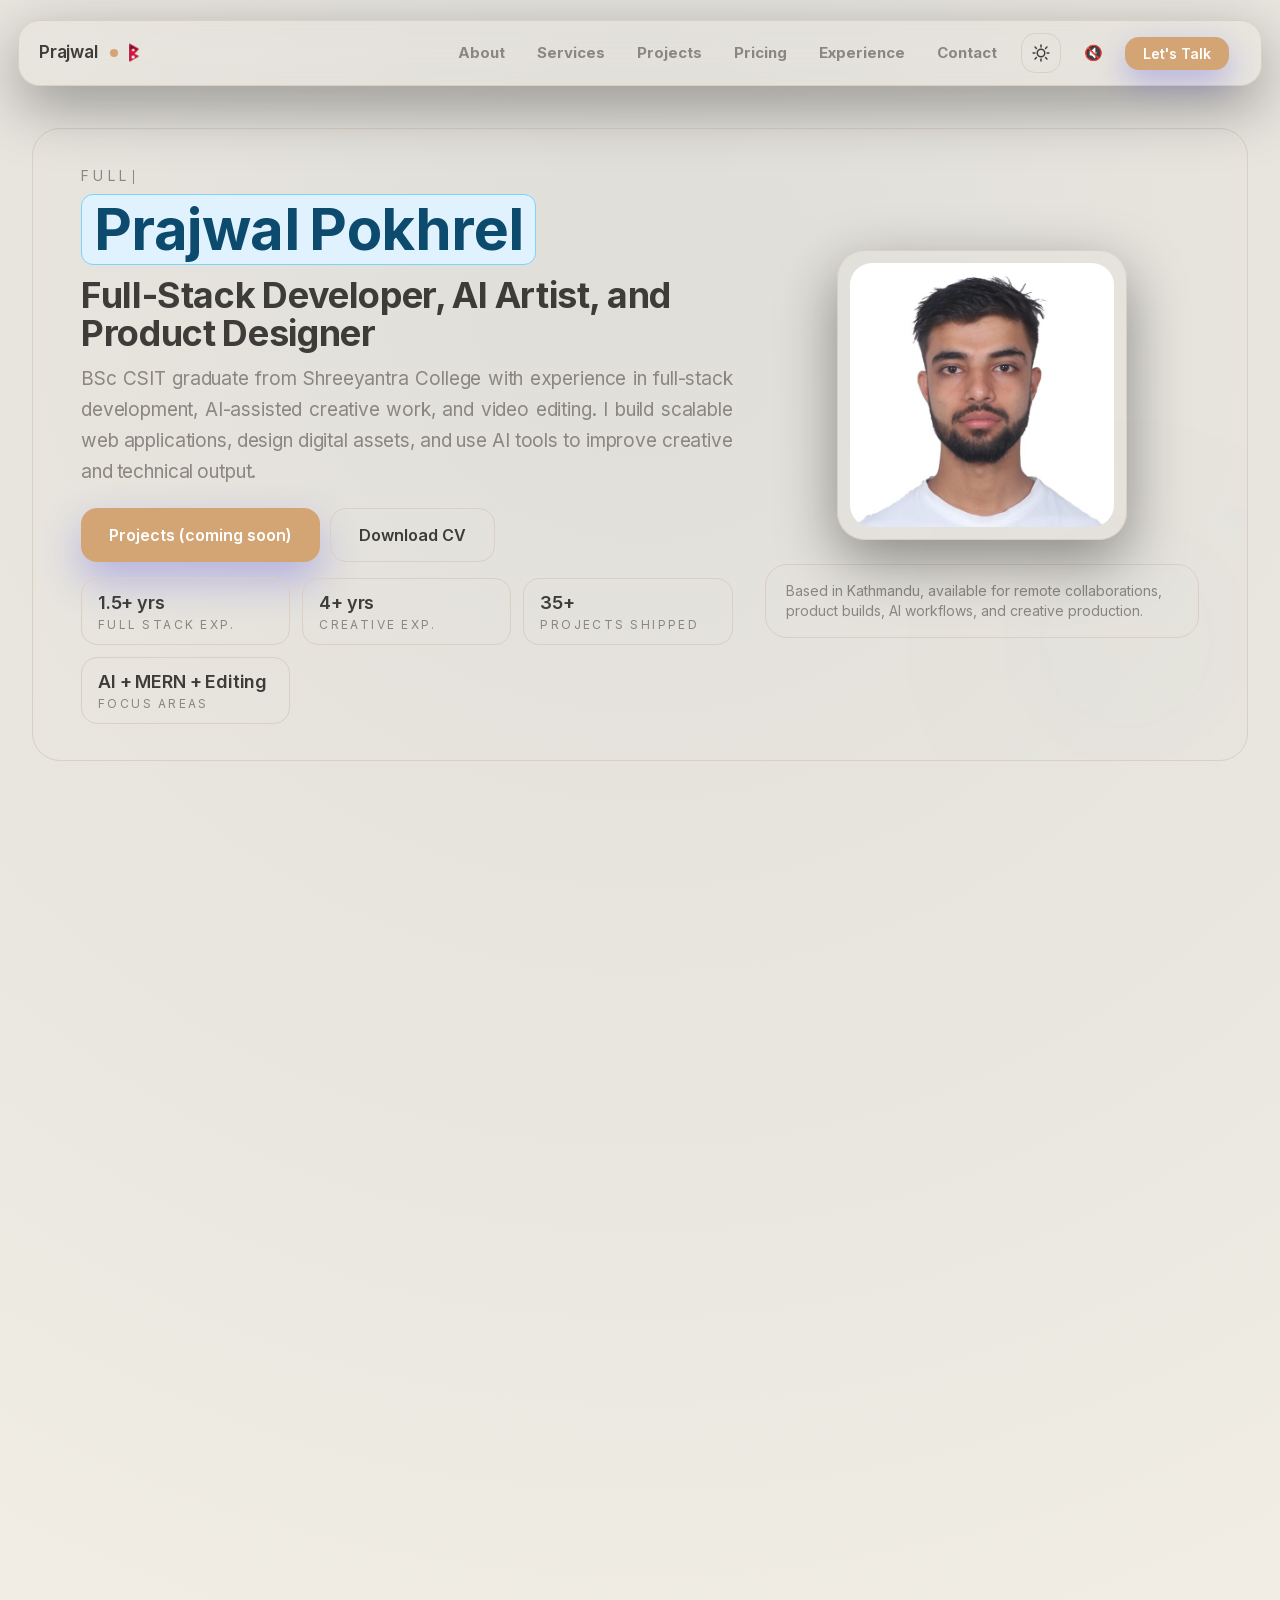
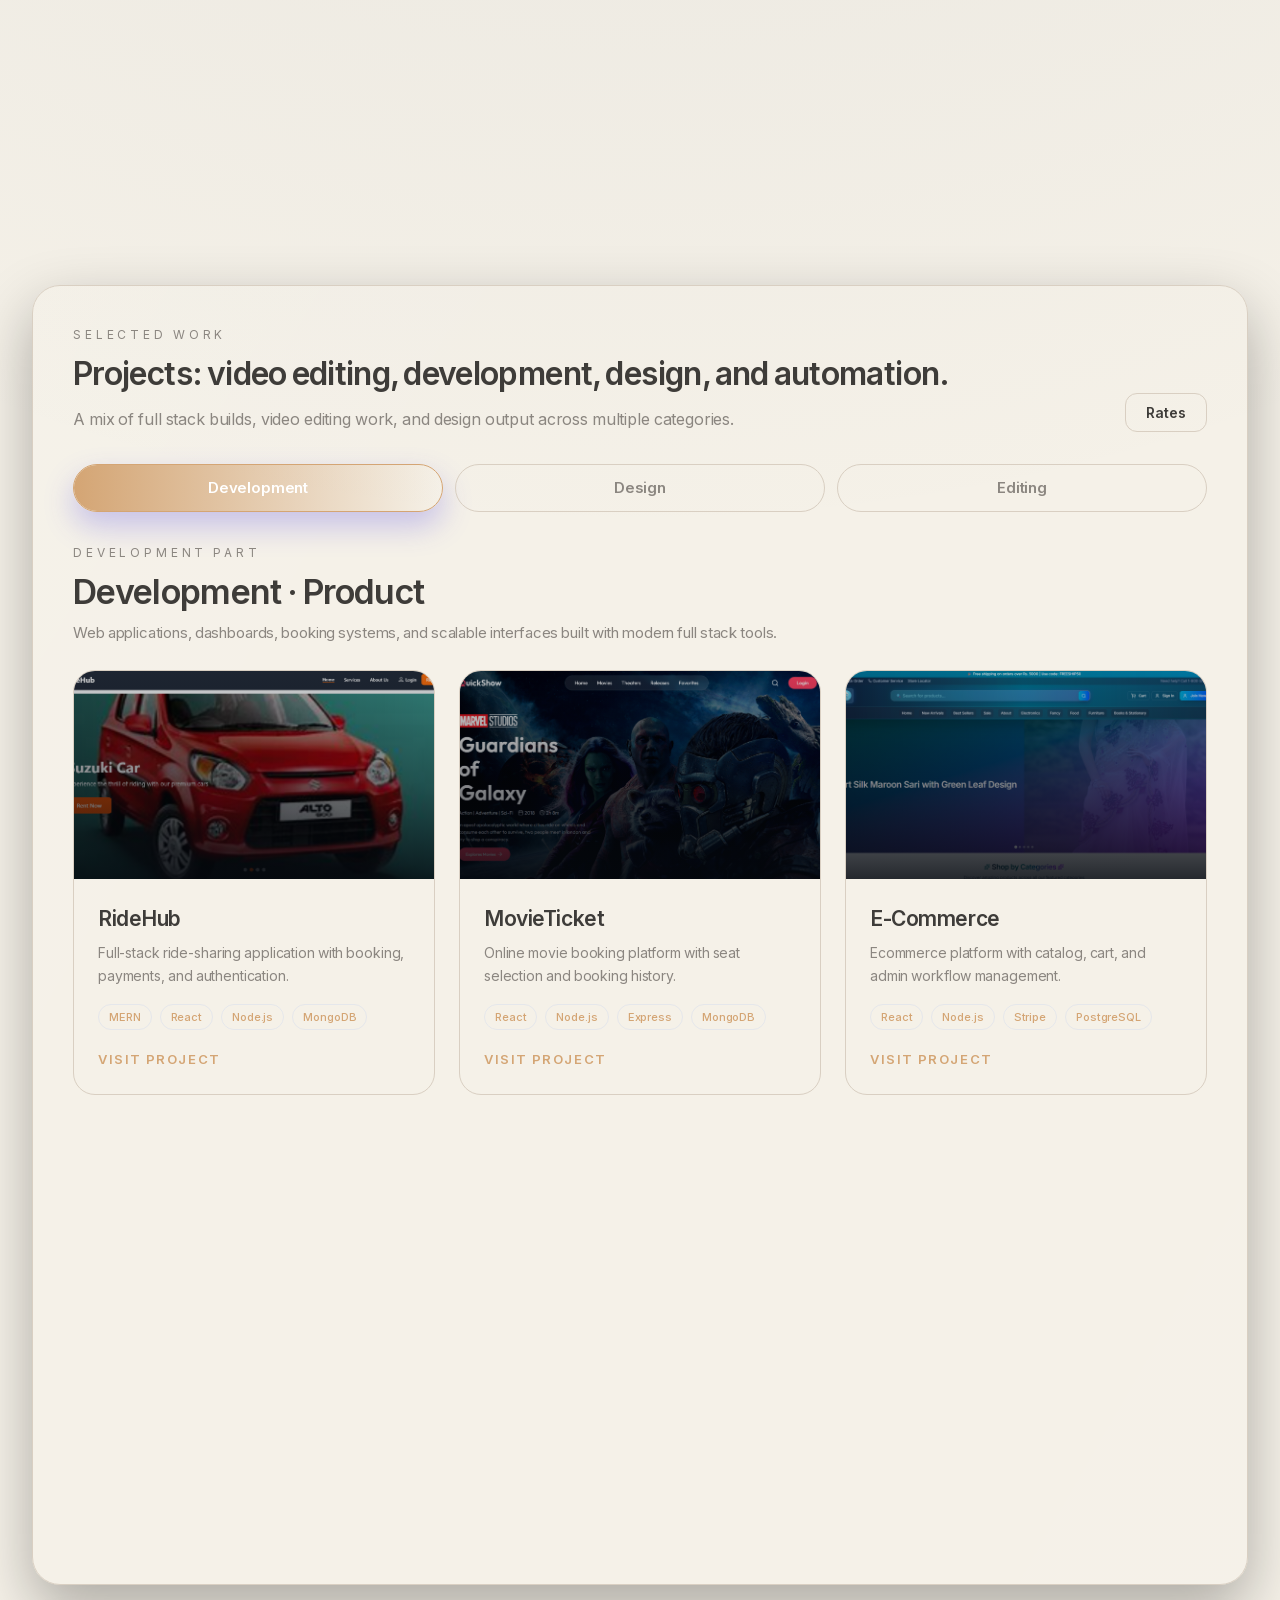
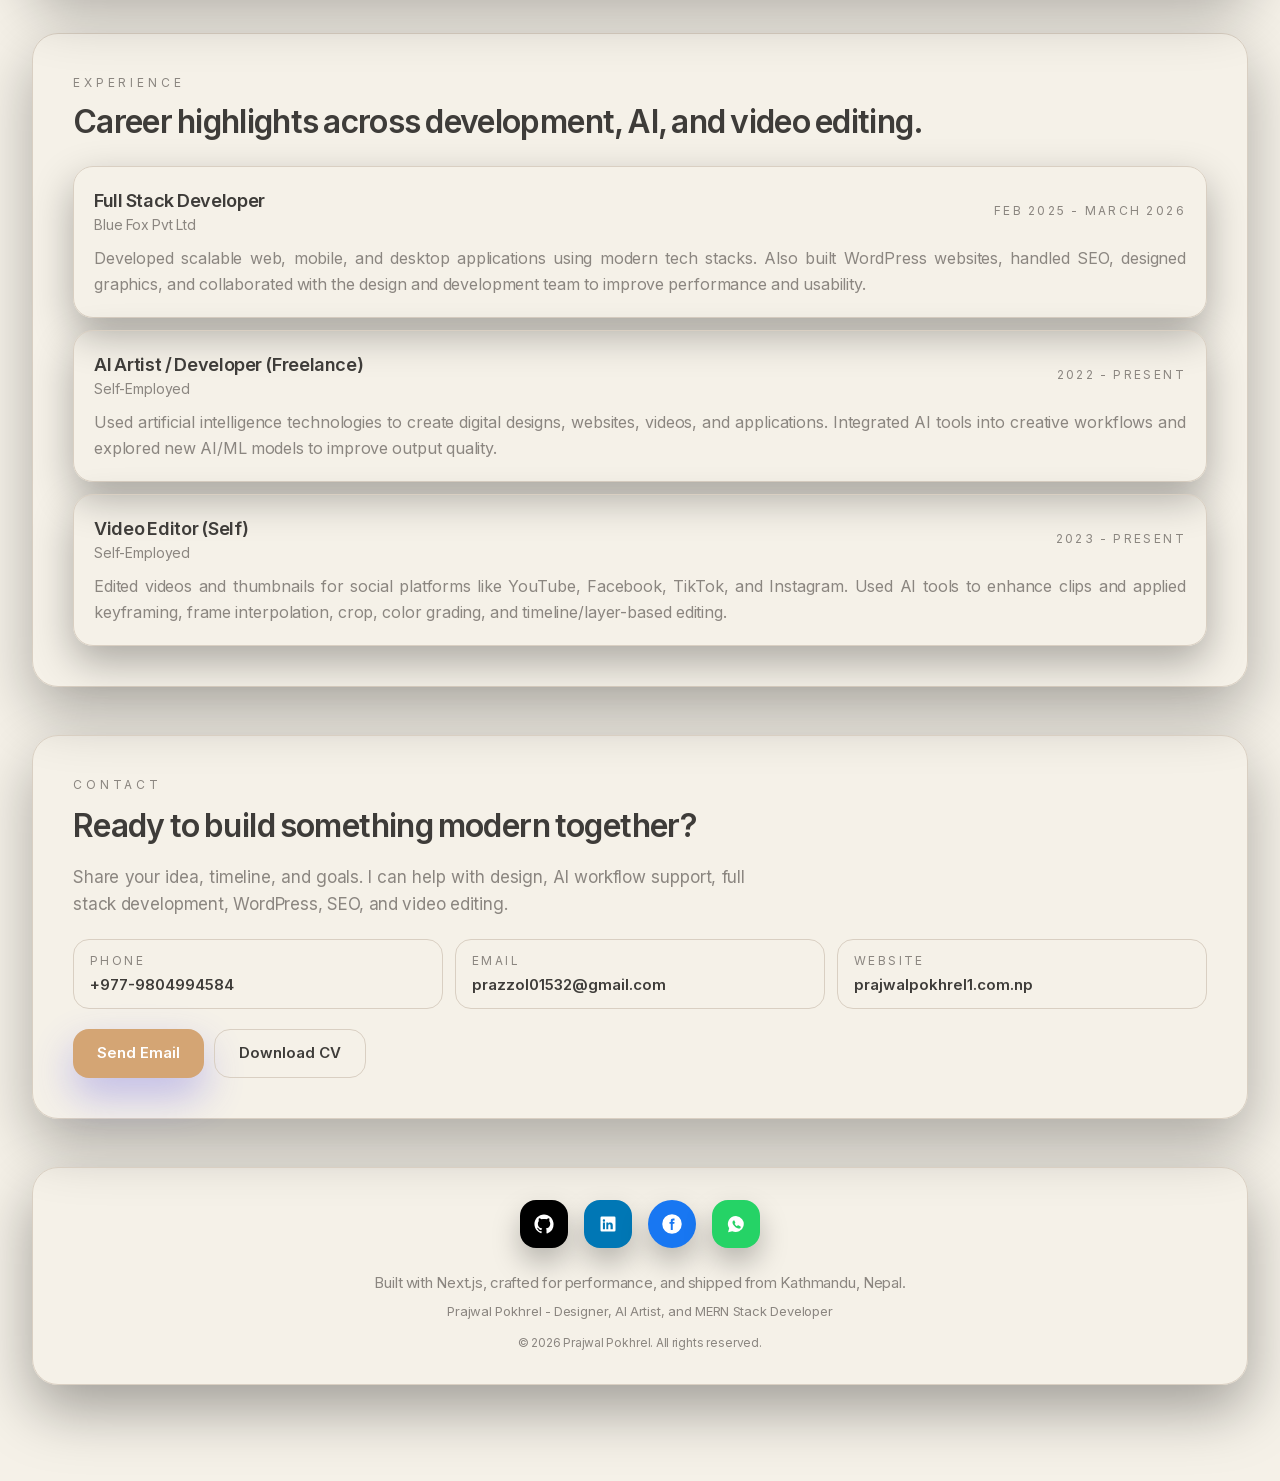
==== commit 95639ebb: "updated" ====
--- a/index.html
+++ b/index.html
@@ -1 +1 @@
-<!DOCTYPE html><html lang="en" class="light"><head><meta charSet="utf-8"/><meta name="viewport" content="width=device-width, initial-scale=1"/><link rel="preload" href="/_next/static/media/83afe278b6a6bb3c-s.p.0q-301v4kxxnr.woff2" as="font" crossorigin="" type="font/woff2"/><link rel="preload" as="image" href="/images/hero.jpeg"/><link rel="preload" as="image" href="/images/Development Part/ridehub.png"/><link rel="preload" as="image" href="/images/Development Part/movieticket.png"/><link rel="stylesheet" href="/_next/static/chunks/0_rdbnyvzyemh.css" data-precedence="next"/><link rel="preload" as="script" fetchPriority="low" href="/_next/static/chunks/16i90eio_ss7o.js"/><script src="/_next/static/chunks/0dgq26a5_oy.a.js" async=""></script><script src="/_next/static/chunks/10~x95jhs6ns3.js" async=""></script><script src="/_next/static/chunks/0oui10gukf8nf.js" async=""></script><script src="/_next/static/chunks/turbopack-0.jpz_pgjvte7.js" async=""></script><script src="/_next/static/chunks/0e4s1~bf5ugry.js" async=""></script><script src="/_next/static/chunks/0d3shmwh5_nmn.js" async=""></script><script src="/_next/static/chunks/0yo~7qt~24ji5.js" async=""></script><meta name="next-size-adjust" content=""/><link rel="icon" href="/favicon.jpg"/><title>Prajwal Pokhrel | Video Editor, Full Stack Developer</title><meta name="description" content="Portfolio of Prajwal Pokhrel — BSc CSIT graduate skilled in full-stack development and AI-assisted video editing."/><meta name="author" content="Prajwal Pokhrel"/><meta name="keywords" content="Prajwal Pokhrel,Video Editor Nepal,Full Stack Developer Nepal,AI Artist Nepal,Next.js Developer,React Developer,Node.js Developer,TypeScript Developer,WordPress Developer,SEO Specialist,Web Mobile Desktop Developer,BSc CSIT,Graphic Designer,Video Editor,Kathmandu,Nepal"/><meta name="creator" content="Prajwal Pokhrel"/><meta name="robots" content="index, follow"/><meta name="googlebot" content="index, follow, max-video-preview:-1, max-image-preview:large, max-snippet:-1"/><meta name="category" content="technology"/><link rel="canonical" href="https://portfolio-website-six-flax-48.vercel.app"/><meta property="og:title" content="Prajwal Pokhrel | Video Editor, Full Stack Developer"/><meta property="og:description" content="BSc CSIT graduate with experience in full-stack development and AI-assisted video editing."/><meta property="og:url" content="https://portfolio-website-six-flax-48.vercel.app"/><meta property="og:site_name" content="Prajwal Pokhrel Portfolio"/><meta property="og:locale" content="en_US"/><meta property="og:image" content="https://portfolio-website-six-flax-48.vercel.app/images/hero.jpeg"/><meta property="og:image:width" content="1200"/><meta property="og:image:height" content="630"/><meta property="og:image:alt" content="Prajwal Pokhrel - Video Editor, Full Stack Developer"/><meta property="og:type" content="website"/><meta name="twitter:card" content="summary_large_image"/><meta name="twitter:creator" content="@prajwal01532"/><meta name="twitter:title" content="Prajwal Pokhrel | Video Editor, Full Stack Developer"/><meta name="twitter:description" content="AI-assisted video editing and full-stack development from Kathmandu, Nepal."/><meta name="twitter:image" content="https://portfolio-website-six-flax-48.vercel.app/images/hero.jpeg"/><script src="/_next/static/chunks/03~yq9q893hmn.js" noModule=""></script></head><body class="inter_dbb3d2fa-module__I57MOa__variable inter_37e01424-module__Yamo9q__variable antialiased"><div hidden=""><!--$--><!--/$--></div><script type="application/ld+json">{"@context":"https://schema.org","@type":"Person","name":"Prajwal Pokhrel","jobTitle":"Video Editor, Full Stack Developer","description":"Motivated BSc CSIT graduate skilled in full-stack development and AI-assisted video editing.","url":"https://portfolio-website-six-flax-48.vercel.app/","image":"https://portfolio-website-six-flax-48.vercel.app/images/hero.jpeg","email":"mailto:prajwal9749@gmail.com","address":{"@type":"PostalAddress","addressLocality":"Kathmandu","addressCountry":"NP"},"sameAs":["https://github.com/prajwal01532","https://linkedin.com/in/prajwal-pokhrel38a5612ab","https://portfolio-website-six-flax-48.vercel.app/"],"alumniOf":{"@type":"CollegeOrUniversity","name":"Shreeyantra College"},"knowsAbout":["Next.js","React","Node.js","TypeScript","WordPress","Search Engine Optimization","AI Tools","REST APIs","Graphic Design","Video Editing"]}</script><nav class="fixed top-4 md:top-5 left-0 right-0 mx-auto max-w-7xl w-[calc(100%-28px)] md:w-[calc(100%-36px)] bg-background/85 border border-panelBorder backdrop-blur-[18px] rounded-[18px] md:rounded-[22px] shadow-[0_20px_60px_rgba(0,0,0,0.35)] z-[1000] transition-all duration-300 font-bold [font-family:-apple-system,BlinkMacSystemFont,&#x27;SF Pro Text&#x27;,&#x27;SF Pro Display&#x27;,&#x27;Helvetica Neue&#x27;,Arial,sans-serif] " style="opacity:0;transform:translateY(-16px)"><div class="px-3 md:px-5 py-2.5 md:py-3 flex items-center justify-between gap-2 md:gap-3"><button class="relative z-20 inline-flex items-center gap-2 text-[15px] font-semibold text-foreground transition-all duration-300 hover:text-accent active:scale-95 md:text-[17px]"><span>Prajwal</span><span class="ml-1 inline-block w-2 h-2 rounded-full bg-[#D4A574]" aria-hidden="true"></span><span aria-hidden="true" class="inline-flex h-[24px] w-[19px] shrink-0"><svg viewBox="0 0 24 30" class="h-full w-full" fill="none" xmlns="http://www.w3.org/2000/svg"><defs><clipPath id="nepal-flag-red-clip"><path d="M5.1 4.4V24.7L14.8 18.9L9.1 16L14.8 10.9L5.1 4.4Z"></path></clipPath></defs><rect x="2" y="1" width="1.8" height="28" rx="0.9" fill="#e5e7eb"></rect><g class="nepal-flag-cloth"><path class="nepal-flag-border" d="M4 3V26L16.5 19L10.2 16L16.5 10L4 3Z" fill="#9F0F2F"></path><path class="nepal-flag-red" d="M5.1 4.4V24.7L14.8 18.9L9.1 16L14.8 10.9L5.1 4.4Z" fill="#DC143C"></path><g clip-path="url(#nepal-flag-red-clip)"><rect class="nepal-flag-red-veil" x="4.6" y="3.8" width="11.2" height="6.8" fill="#780D23"></rect></g><g class="nepal-flag-symbols"><circle cx="9.1" cy="11.2" r="1.65" fill="white"></circle><circle cx="9" cy="20.2" r="2" fill="white"></circle></g></g></svg></span></button><div class="hidden md:flex gap-2 items-center flex-1 justify-end"><a class="rounded-xl px-3 py-1.5 text-[15px] font-bold text-muted transition-all duration-300 hover:bg-accent/10 hover:text-foreground" href="#about">About</a><a class="rounded-xl px-3 py-1.5 text-[15px] font-bold text-muted transition-all duration-300 hover:bg-accent/10 hover:text-foreground" href="#services">Services</a><a class="rounded-xl px-3 py-1.5 text-[15px] font-bold text-muted transition-all duration-300 hover:bg-accent/10 hover:text-foreground" href="#projects">Projects</a><button type="button" class="rounded-xl px-3 py-1.5 text-[15px] font-bold text-muted transition-all duration-300 hover:bg-accent/10 hover:text-foreground">Pricing</button><a class="rounded-xl px-3 py-1.5 text-[15px] font-bold text-muted transition-all duration-300 hover:bg-accent/10 hover:text-foreground" href="#experience">Experience</a><a class="rounded-xl px-3 py-1.5 text-[15px] font-bold text-muted transition-all duration-300 hover:bg-accent/10 hover:text-foreground" href="#contact">Contact</a><button type="button" aria-label="Switch to dark mode" class="ml-1 inline-flex h-10 w-10 items-center justify-center rounded-[14px] border border-panelBorder bg-panelStrong/80 text-foreground transition-all duration-300 hover:border-accent hover:text-accent" title="Dark mode"><svg viewBox="0 0 24 24" class="h-5 w-5" fill="none" stroke="currentColor" stroke-width="1.8" stroke-linecap="round" stroke-linejoin="round" aria-hidden="true"><circle cx="12" cy="12" r="4.5"></circle><path d="M12 2.5v2.2M12 19.3v2.2M4.9 4.9l1.6 1.6M17.5 17.5l1.6 1.6M2.5 12h2.2M19.3 12h2.2M4.9 19.1l1.6-1.6M17.5 6.5l1.6-1.6"></path></svg></button><button type="button" aria-label="Enable music and auto-scroll" class="relative ml-1 inline-flex h-10 w-10 items-center justify-center rounded-[14px] border border-transparent bg-transparent text-foreground transition-all duration-200 ease-in-out hover:border-panelBorder" title="Music OFF"><span class="absolute inline-flex items-center justify-center transition-all duration-200 scale-90 opacity-0" aria-hidden="true"><span class="text-[15px]">🎵</span></span><span class="absolute inline-flex items-center justify-center transition-all duration-200 scale-100 opacity-100" aria-hidden="false"><span class="text-[15px]">🔇</span></span></button><a href="https://mail.google.com/mail/?view=cm&amp;fs=1&amp;to=prazzol01532@gmail.com" target="_blank" rel="noopener noreferrer" class="ml-1 rounded-[14px] bg-accent px-[18px] py-1.5 text-[14px] font-semibold text-white shadow-[0_12px_30px_rgba(79,70,229,0.32)] transition-all duration-300 hover:-translate-y-0.5 hover:bg-accent-strong hover:shadow-[0_18px_40px_rgba(79,70,229,0.42)] active:scale-95">Let&#x27;s Talk</a></div><div class="flex items-center gap-2 md:gap-0"><button class="md:hidden z-20 flex h-8 w-8 flex-col items-center justify-center gap-1 p-1" aria-label="Toggle menu"><span class="w-5 h-0.5 bg-white transition-all duration-300 "></span><span class="w-5 h-0.5 bg-white transition-all duration-300 "></span><span class="w-5 h-0.5 bg-white transition-all duration-300 "></span></button></div></div><div class="md:hidden overflow-hidden transition-all duration-300 max-h-0"><div class="px-3 pb-4 flex flex-col gap-1.5"><a class="rounded-xl px-3 py-1.5 text-[15px] font-bold text-muted transition-all duration-300 hover:bg-accent/10 hover:text-foreground" href="#about">About</a><a class="rounded-xl px-3 py-1.5 text-[15px] font-bold text-muted transition-all duration-300 hover:bg-accent/10 hover:text-foreground" href="#services">Services</a><a class="rounded-xl px-3 py-1.5 text-[15px] font-bold text-muted transition-all duration-300 hover:bg-accent/10 hover:text-foreground" href="#projects">Projects</a><button type="button" class="rounded-xl px-3 py-1.5 text-left text-[15px] font-bold text-muted transition-all duration-300 hover:bg-accent/10 hover:text-foreground">Pricing</button><a class="rounded-xl px-3 py-1.5 text-[15px] font-bold text-muted transition-all duration-300 hover:bg-accent/10 hover:text-foreground" href="#experience">Experience</a><a class="rounded-xl px-3 py-1.5 text-[15px] font-bold text-muted transition-all duration-300 hover:bg-accent/10 hover:text-foreground" href="#contact">Contact</a><button type="button" class="rounded-xl border border-panelBorder bg-panelStrong/80 px-3 py-1.5 text-[15px] font-bold text-foreground transition-all duration-300 hover:border-accent hover:text-accent">Dark mode</button><button type="button" class="rounded-xl border border-transparent bg-transparent px-3 py-1.5 text-[15px] font-bold text-foreground transition-all duration-200 ease-in-out hover:border-panelBorder">🔇 OFF</button><a href="https://mail.google.com/mail/?view=cm&amp;fs=1&amp;to=prazzol01532@gmail.com" target="_blank" rel="noopener noreferrer" class="rounded-xl bg-accent px-3 py-1.5 text-center text-[15px] font-semibold text-white shadow-[0_10px_22px_rgba(79,70,229,0.32)] transition-all duration-300 hover:shadow-[0_18px_40px_rgba(79,70,229,0.42)]">Let&#x27;s Talk</a></div></div></nav><main class="relative z-10 mx-auto flex max-w-7xl flex-col gap-12 px-6 pb-24 pt-32 sm:px-8"><section class="relative mb-8 overflow-hidden rounded-[28px] border border-panelBorder bg-panel/80 px-6 py-9 sm:px-8 lg:px-12"><div class="absolute inset-0 opacity-40" aria-hidden="true"><div class="absolute -top-20 left-10 h-48 w-48 rounded-full bg-accent/15 blur-[80px]"></div><div class="absolute bottom-0 right-0 h-60 w-60 rounded-full bg-slate-500/10 blur-[110px]"></div></div><div class="relative grid gap-8 lg:grid-cols-[1.2fr_0.8fr] lg:items-center"><div style="opacity:0;transform:translateY(24px)"><p class="text-[13px] uppercase tracking-[0.32em] text-muted sm:text-[14px]" aria-live="polite"><span class="ml-0.5 inline-block h-[1em] w-[1px] animate-pulse bg-current align-middle" aria-hidden="true"></span></p><h1 class="mt-2 font-bold tracking-[-0.02em] text-foreground leading-[1.05]"><span class="inline-block rounded-xl border border-[#7dd3fc] bg-[#e0f2fe] px-3 py-1 text-[38px] text-[#0c4a6e] sm:text-[48px] md:text-[58px]">Prajwal Pokhrel</span><span class="mt-3 block text-[24px] sm:text-[30px] md:text-[36px]">Full-Stack Developer, AI Artist, and Product Designer</span></h1><p class="mt-3 max-w-2xl text-[17px] leading-relaxed text-muted text-justify sm:text-[19px]">BSc CSIT graduate from Shreeyantra College with experience in full-stack development, AI-assisted creative work, and video editing. I build scalable web applications, design digital assets, and use AI tools to improve creative and technical output.</p><div class="mt-5 flex flex-wrap gap-2.5 justify-center sm:justify-start"><a href="#projects" class="inline-flex items-center justify-center rounded-2xl bg-accent px-7 py-3.5 text-[16px] font-semibold text-white shadow-[0_18px_40px_rgba(79,70,229,0.32)] transition-all duration-300 hover:-translate-y-0.5 hover:bg-accent-strong hover:shadow-[0_24px_50px_rgba(79,70,229,0.42)]">Projects (coming soon)</a><a href="/images/Prajwal CV.pdf" download="" class="inline-flex items-center justify-center rounded-2xl border border-panelBorder px-7 py-3.5 text-[16px] font-semibold text-foreground transition-all duration-300 hover:border-accent hover:text-accent">Download CV</a></div><div class="mt-4 grid gap-3 sm:grid-cols-3"><div class="rounded-2xl border border-panelBorder bg-panelStrong/80 px-4 py-2.5"><p class="text-[18px] font-semibold text-foreground">1.5+ yrs</p><p class="text-[12px] uppercase tracking-[0.2em] text-muted">Full Stack Exp.</p></div><div class="rounded-2xl border border-panelBorder bg-panelStrong/80 px-4 py-2.5"><p class="text-[18px] font-semibold text-foreground">4+ yrs</p><p class="text-[12px] uppercase tracking-[0.2em] text-muted">Creative Exp.</p></div><div class="rounded-2xl border border-panelBorder bg-panelStrong/80 px-4 py-2.5"><p class="text-[18px] font-semibold text-foreground">35+</p><p class="text-[12px] uppercase tracking-[0.2em] text-muted">Projects Shipped</p></div><div class="rounded-2xl border border-panelBorder bg-panelStrong/80 px-4 py-2.5"><p class="text-[18px] font-semibold text-foreground">AI + MERN + Editing</p><p class="text-[12px] uppercase tracking-[0.2em] text-muted">Focus Areas</p></div></div></div><div class="flex flex-col gap-6" style="opacity:0;transform:translateY(24px)"><div class="relative mx-auto h-[240px] w-[240px] rounded-[28px] border border-panelBorder bg-panelStrong/80 p-3 shadow-[0_20px_60px_rgba(0,0,0,0.4)] sm:h-[290px] sm:w-[290px]"><div class="h-full w-full overflow-hidden rounded-[22px]"><img src="/images/hero.jpeg" alt="Prajwal Pokhrel" class="h-full w-full object-cover object-[center_20%]" loading="eager" decoding="async"/></div></div><div class="rounded-[22px] border border-panelBorder bg-panelStrong/80 px-5 py-4 text-sm text-muted">Based in Kathmandu, available for remote collaborations, product builds, AI workflows, and creative production.</div></div></div></section><section id="about" class="scroll-mt-24 rounded-[26px] border border-panelBorder bg-panel/80 p-5 shadow-[0_24px_60px_rgba(0,0,0,0.3)] sm:p-7 lg:p-10" style="opacity:0;transform:translateY(24px)"><div class="grid gap-6 lg:grid-cols-[1.1fr_0.9fr]"><div><p class="text-[12px] uppercase tracking-[0.32em] text-muted">About</p><h2 class="mt-2 text-[24px] font-semibold text-foreground sm:text-[28px] md:text-[32px]">Designer, AI Artist, and MERN stack developer with a strong CSIT background.</h2><p class="mt-3 text-[16px] leading-relaxed text-muted text-justify sm:text-[17px]">I’m a motivated BSc CSIT graduate focused on web and mobile development, AI-driven creative work, and practical design. My work blends engineering, branding, and automation to deliver user-focused digital solutions.</p><p class="mt-3 text-[16px] leading-relaxed text-muted text-justify sm:text-[17px]">Recent work includes Bluefox Pvt Ltd, where I developed dynamic web, mobile, and desktop applications, built WordPress sites, handled SEO and graphics, and collaborated across design and development teams.</p></div><div class="rounded-[22px] border border-panelBorder bg-panelStrong/80 px-5 py-5 transition-all duration-300 hover:-translate-y-1 hover:border-accent hover:shadow-[0_24px_50px_rgba(79,70,229,0.2)] sm:px-6"><p class="text-[13px] uppercase tracking-[0.25em] text-muted">Strengths</p><ul class="mt-3 space-y-2.5 text-[15px] text-muted sm:text-[16px]"><li class="flex gap-3"><span class="mt-2 h-2 w-2 rounded-full bg-accent"></span><span>B.Sc. CSIT, Shreeyantra College, Damak, Jhapa (2021 - 2025) - 74.14%.</span></li><li class="flex gap-3"><span class="mt-2 h-2 w-2 rounded-full bg-accent"></span><span>+2 in Computer Engineering, Himalaya Secondary School, Damak, Jhapa (2019 - 2021) - 3.23 CGPA.</span></li><li class="flex gap-3"><span class="mt-2 h-2 w-2 rounded-full bg-accent"></span><span>Languages &amp; Core: HTML5, CSS3, JavaScript (ES6+), TypeScript, Next.js, React.js, Node.js.</span></li><li class="flex gap-3"><span class="mt-2 h-2 w-2 rounded-full bg-accent"></span><span>Technologies: Figma, WordPress, Canva, GitHub, AI tools, SEO, REST APIs, cloud computing, and data structures.</span></li></ul></div></div></section><section id="services" class="scroll-mt-24 rounded-[26px] border border-panelBorder bg-panel/80 p-5 shadow-[0_24px_60px_rgba(0,0,0,0.3)] sm:p-7 lg:p-10" style="opacity:0;transform:translateY(24px)"><div class="flex flex-col gap-1.5"><p class="text-[12px] uppercase tracking-[0.32em] text-muted">Services</p><h2 class="text-[24px] font-semibold text-foreground sm:text-[28px] md:text-[32px]">Video editing, development, design, WordPress, and AI automation.</h2></div><div class="mt-6 grid gap-4 sm:grid-cols-2"><div class="rounded-[20px] border border-panelBorder bg-panelStrong/80 p-5 shadow-[0_16px_40px_rgba(0,0,0,0.3)] transition-all duration-300 hover:-translate-y-1 hover:border-accent hover:shadow-[0_26px_60px_rgba(79,70,229,0.2)]"><h3 class="text-[17px] font-semibold text-foreground sm:text-[18px]">Video Editing + Thumbnails</h3><p class="mt-1.5 text-[15px] leading-relaxed text-muted text-justify sm:text-[16px]">Short-form and long-form edits, AI-assisted enhancement, thumbnail design, and social-ready content for YouTube, Facebook, TikTok, and Instagram.</p><div class="mt-3 flex flex-wrap gap-1.5"><span class="rounded-full border border-accent/35 bg-accent/10 px-3 py-1 text-[11px] uppercase tracking-[0.2em] text-accent sm:text-[12px]">Editing</span><span class="rounded-full border border-accent/35 bg-accent/10 px-3 py-1 text-[11px] uppercase tracking-[0.2em] text-accent sm:text-[12px]">AI</span><span class="rounded-full border border-accent/35 bg-accent/10 px-3 py-1 text-[11px] uppercase tracking-[0.2em] text-accent sm:text-[12px]">Thumbnails</span><span class="rounded-full border border-accent/35 bg-accent/10 px-3 py-1 text-[11px] uppercase tracking-[0.2em] text-accent sm:text-[12px]">Social Media</span></div></div><div class="rounded-[20px] border border-panelBorder bg-panelStrong/80 p-5 shadow-[0_16px_40px_rgba(0,0,0,0.3)] transition-all duration-300 hover:-translate-y-1 hover:border-accent hover:shadow-[0_26px_60px_rgba(79,70,229,0.2)]"><h3 class="text-[17px] font-semibold text-foreground sm:text-[18px]">Full Stack Product Builds</h3><p class="mt-1.5 text-[15px] leading-relaxed text-muted text-justify sm:text-[16px]">End-to-end applications with Next.js, React, Node.js, TypeScript, and MERN stack architecture.</p><div class="mt-3 flex flex-wrap gap-1.5"><span class="rounded-full border border-accent/35 bg-accent/10 px-3 py-1 text-[11px] uppercase tracking-[0.2em] text-accent sm:text-[12px]">Next.js</span><span class="rounded-full border border-accent/35 bg-accent/10 px-3 py-1 text-[11px] uppercase tracking-[0.2em] text-accent sm:text-[12px]">React</span><span class="rounded-full border border-accent/35 bg-accent/10 px-3 py-1 text-[11px] uppercase tracking-[0.2em] text-accent sm:text-[12px]">Node.js</span><span class="rounded-full border border-accent/35 bg-accent/10 px-3 py-1 text-[11px] uppercase tracking-[0.2em] text-accent sm:text-[12px]">MERN</span></div></div><div class="rounded-[20px] border border-panelBorder bg-panelStrong/80 p-5 shadow-[0_16px_40px_rgba(0,0,0,0.3)] transition-all duration-300 hover:-translate-y-1 hover:border-accent hover:shadow-[0_26px_60px_rgba(79,70,229,0.2)]"><h3 class="text-[17px] font-semibold text-foreground sm:text-[18px]">WordPress + SEO + Design</h3><p class="mt-1.5 text-[15px] leading-relaxed text-muted text-justify sm:text-[16px]">WordPress websites, SEO-ready content, graphics, and visual design with Figma, Canva, and brand-focused layouts.</p><div class="mt-3 flex flex-wrap gap-1.5"><span class="rounded-full border border-accent/35 bg-accent/10 px-3 py-1 text-[11px] uppercase tracking-[0.2em] text-accent sm:text-[12px]">WordPress</span><span class="rounded-full border border-accent/35 bg-accent/10 px-3 py-1 text-[11px] uppercase tracking-[0.2em] text-accent sm:text-[12px]">SEO</span><span class="rounded-full border border-accent/35 bg-accent/10 px-3 py-1 text-[11px] uppercase tracking-[0.2em] text-accent sm:text-[12px]">Figma</span><span class="rounded-full border border-accent/35 bg-accent/10 px-3 py-1 text-[11px] uppercase tracking-[0.2em] text-accent sm:text-[12px]">Canva</span></div></div><div class="rounded-[20px] border border-panelBorder bg-panelStrong/80 p-5 shadow-[0_16px_40px_rgba(0,0,0,0.3)] transition-all duration-300 hover:-translate-y-1 hover:border-accent hover:shadow-[0_26px_60px_rgba(79,70,229,0.2)]"><h3 class="text-[17px] font-semibold text-foreground sm:text-[18px]">AI Workflow Automation</h3><p class="mt-1.5 text-[15px] leading-relaxed text-muted text-justify sm:text-[16px]">Practical AI integrations that speed up creative workflows, automate repetitive tasks, and improve delivery quality.</p><div class="mt-3 flex flex-wrap gap-1.5"><span class="rounded-full border border-accent/35 bg-accent/10 px-3 py-1 text-[11px] uppercase tracking-[0.2em] text-accent sm:text-[12px]">LLM Tools</span><span class="rounded-full border border-accent/35 bg-accent/10 px-3 py-1 text-[11px] uppercase tracking-[0.2em] text-accent sm:text-[12px]">Automation</span><span class="rounded-full border border-accent/35 bg-accent/10 px-3 py-1 text-[11px] uppercase tracking-[0.2em] text-accent sm:text-[12px]">REST APIs</span><span class="rounded-full border border-accent/35 bg-accent/10 px-3 py-1 text-[11px] uppercase tracking-[0.2em] text-accent sm:text-[12px]">AI Models</span></div></div></div></section><section id="projects" class="scroll-mt-24 relative overflow-hidden rounded-[28px] border border-panelBorder bg-panel/80 p-5 shadow-[0_24px_60px_rgba(0,0,0,0.3)] sm:p-7 lg:p-10" style="opacity:0;transform:translateY(24px)"><div class="pointer-events-none absolute -right-24 -top-24 h-72 w-72 rounded-full bg-[#4338ca]/16 blur-3xl"></div><div class="pointer-events-none absolute -left-24 bottom-0 h-64 w-64 rounded-full bg-[#334155]/14 blur-3xl"></div><div class="pointer-events-none absolute inset-0 bg-[linear-gradient(120deg,rgba(255,255,255,0.05)_0%,transparent_38%,transparent_62%,rgba(255,255,255,0.03)_100%)]"></div><div class="relative flex flex-col gap-1.5"><p class="text-[12px] uppercase tracking-[0.32em] text-muted">Selected Work</p><div class="flex flex-col gap-5 lg:flex-row lg:items-end lg:justify-between"><div><h2 class="text-[24px] font-semibold text-foreground sm:text-[28px] md:text-[32px]">Projects: video editing, development, design, and automation.</h2><p class="mt-2 max-w-3xl text-[15px] leading-relaxed text-muted sm:text-[16px]">A mix of full stack builds, video editing work, and design output across multiple categories.</p></div><button type="button" class="inline-flex items-center justify-center whitespace-nowrap rounded-xl border border-panelBorder bg-panelStrong/80 px-5 py-2 text-[14px] font-semibold text-foreground transition-all duration-300 hover:border-accent hover:text-accent">Rates</button></div></div><div class="relative mt-8 grid grid-cols-1 gap-3 sm:grid-cols-3"><button aria-pressed="true" class="relative rounded-full border px-5 py-3 text-[15px] font-semibold transition-all duration-300 border-accent text-white shadow-[0_14px_30px_rgba(79,70,229,0.28)]" tabindex="0"><span class="absolute inset-0 rounded-full bg-gradient-to-r from-accent to-accent-strong"></span><span class="relative z-10">Development</span></button><button aria-pressed="false" class="relative rounded-full border px-5 py-3 text-[15px] font-semibold transition-all duration-300 border-panelBorder bg-panelStrong/80 text-muted hover:border-accent hover:text-foreground" tabindex="0"><span class="relative z-10">Design</span></button><button aria-pressed="false" class="relative rounded-full border px-5 py-3 text-[15px] font-semibold transition-all duration-300 border-panelBorder bg-panelStrong/80 text-muted hover:border-accent hover:text-foreground" tabindex="0"><span class="relative z-10">Editing</span></button></div><div class="relative mt-8 space-y-4" style="opacity:0;transform:translateY(14px)"><div class="flex flex-col gap-1"><p class="text-[12px] uppercase tracking-[0.32em] text-muted">Development Part</p><h3 class="text-[28px] font-semibold text-foreground sm:text-[34px]">Development · Product</h3><p class="max-w-3xl text-[14px] leading-relaxed text-muted sm:text-[15px]">Web applications, dashboards, booking systems, and scalable interfaces built with modern full stack tools.</p></div><div class="grid grid-cols-1 gap-6 pt-2 md:grid-cols-2 xl:grid-cols-3"><a href="https://ride-hub-mern-made-by-prajwal-gntc.vercel.app/" target="_blank" rel="noopener noreferrer" class="group relative overflow-hidden rounded-[22px] border border-panelBorder bg-panelStrong/80 transition-all duration-300 hover:-translate-y-1 hover:border-accent hover:shadow-[0_22px_50px_rgba(79,70,229,0.2)]" style="opacity:0;transform:translateY(20px)"><div class="relative h-48 overflow-hidden rounded-t-[18px] bg-bg-soft sm:h-52"><img alt="RideHub" loading="eager" decoding="async" data-nimg="fill" class="object-cover saturate-[1.04] contrast-[1.04] brightness-[0.92] transition-transform duration-500 group-hover:scale-105" style="position:absolute;height:100%;width:100%;left:0;top:0;right:0;bottom:0;color:transparent" src="/images/Development Part/ridehub.png"/><div class="absolute inset-0 bg-[linear-gradient(180deg,rgba(4,8,14,0.1)_0%,rgba(4,8,14,0.45)_55%,rgba(4,8,14,0.86)_100%)]"></div></div><div class="p-5 sm:p-6"><h3 class="text-[19px] font-semibold text-foreground sm:text-[21px]">RideHub</h3><p class="mt-2 text-[14px] leading-relaxed text-muted">Full-stack ride-sharing application with booking, payments, and authentication.</p><div class="mt-4 flex flex-wrap gap-2"><span class="rounded-full border border-accent/35 bg-accent/10 px-2.5 py-1 text-[11px] font-medium text-accent">MERN</span><span class="rounded-full border border-accent/35 bg-accent/10 px-2.5 py-1 text-[11px] font-medium text-accent">React</span><span class="rounded-full border border-accent/35 bg-accent/10 px-2.5 py-1 text-[11px] font-medium text-accent">Node.js</span><span class="rounded-full border border-accent/35 bg-accent/10 px-2.5 py-1 text-[11px] font-medium text-accent">MongoDB</span></div><p class="mt-5 text-[13px] font-semibold uppercase tracking-[0.12em] text-accent">Visit Project</p></div></a><a href="https://ride-hub-mern-made-by-prajwal-gntc.vercel.app/" target="_blank" rel="noopener noreferrer" class="group relative overflow-hidden rounded-[22px] border border-panelBorder bg-panelStrong/80 transition-all duration-300 hover:-translate-y-1 hover:border-accent hover:shadow-[0_22px_50px_rgba(79,70,229,0.2)]" style="opacity:0;transform:translateY(20px)"><div class="relative h-48 overflow-hidden rounded-t-[18px] bg-bg-soft sm:h-52"><img alt="MovieTicket" loading="eager" decoding="async" data-nimg="fill" class="object-cover saturate-[1.04] contrast-[1.04] brightness-[0.92] transition-transform duration-500 group-hover:scale-105" style="position:absolute;height:100%;width:100%;left:0;top:0;right:0;bottom:0;color:transparent" src="/images/Development Part/movieticket.png"/><div class="absolute inset-0 bg-[linear-gradient(180deg,rgba(4,8,14,0.1)_0%,rgba(4,8,14,0.45)_55%,rgba(4,8,14,0.86)_100%)]"></div></div><div class="p-5 sm:p-6"><h3 class="text-[19px] font-semibold text-foreground sm:text-[21px]">MovieTicket</h3><p class="mt-2 text-[14px] leading-relaxed text-muted">Online movie booking platform with seat selection and booking history.</p><div class="mt-4 flex flex-wrap gap-2"><span class="rounded-full border border-accent/35 bg-accent/10 px-2.5 py-1 text-[11px] font-medium text-accent">React</span><span class="rounded-full border border-accent/35 bg-accent/10 px-2.5 py-1 text-[11px] font-medium text-accent">Node.js</span><span class="rounded-full border border-accent/35 bg-accent/10 px-2.5 py-1 text-[11px] font-medium text-accent">Express</span><span class="rounded-full border border-accent/35 bg-accent/10 px-2.5 py-1 text-[11px] font-medium text-accent">MongoDB</span></div><p class="mt-5 text-[13px] font-semibold uppercase tracking-[0.12em] text-accent">Visit Project</p></div></a><a href="https://ride-hub-mern-made-by-prajwal-gntc.vercel.app/" target="_blank" rel="noopener noreferrer" class="group relative overflow-hidden rounded-[22px] border border-panelBorder bg-panelStrong/80 transition-all duration-300 hover:-translate-y-1 hover:border-accent hover:shadow-[0_22px_50px_rgba(79,70,229,0.2)]" style="opacity:0;transform:translateY(20px)"><div class="relative h-48 overflow-hidden rounded-t-[18px] bg-bg-soft sm:h-52"><img alt="E-Commerce" loading="lazy" decoding="async" data-nimg="fill" class="object-cover saturate-[1.04] contrast-[1.04] brightness-[0.92] transition-transform duration-500 group-hover:scale-105" style="position:absolute;height:100%;width:100%;left:0;top:0;right:0;bottom:0;color:transparent" src="/images/Development Part/ecommerce.png"/><div class="absolute inset-0 bg-[linear-gradient(180deg,rgba(4,8,14,0.1)_0%,rgba(4,8,14,0.45)_55%,rgba(4,8,14,0.86)_100%)]"></div></div><div class="p-5 sm:p-6"><h3 class="text-[19px] font-semibold text-foreground sm:text-[21px]">E-Commerce</h3><p class="mt-2 text-[14px] leading-relaxed text-muted">Ecommerce platform with catalog, cart, and admin workflow management.</p><div class="mt-4 flex flex-wrap gap-2"><span class="rounded-full border border-accent/35 bg-accent/10 px-2.5 py-1 text-[11px] font-medium text-accent">React</span><span class="rounded-full border border-accent/35 bg-accent/10 px-2.5 py-1 text-[11px] font-medium text-accent">Node.js</span><span class="rounded-full border border-accent/35 bg-accent/10 px-2.5 py-1 text-[11px] font-medium text-accent">Stripe</span><span class="rounded-full border border-accent/35 bg-accent/10 px-2.5 py-1 text-[11px] font-medium text-accent">PostgreSQL</span></div><p class="mt-5 text-[13px] font-semibold uppercase tracking-[0.12em] text-accent">Visit Project</p></div></a><a href="https://ride-hub-mern-made-by-prajwal-gntc.vercel.app/" target="_blank" rel="noopener noreferrer" class="group relative overflow-hidden rounded-[22px] border border-panelBorder bg-panelStrong/80 transition-all duration-300 hover:-translate-y-1 hover:border-accent hover:shadow-[0_22px_50px_rgba(79,70,229,0.2)]" style="opacity:0;transform:translateY(20px)"><div class="relative h-48 overflow-hidden rounded-t-[18px] bg-bg-soft sm:h-52"><img alt="PawZone Clinic" loading="lazy" decoding="async" data-nimg="fill" class="object-cover saturate-[1.04] contrast-[1.04] brightness-[0.92] transition-transform duration-500 group-hover:scale-105" style="position:absolute;height:100%;width:100%;left:0;top:0;right:0;bottom:0;color:transparent" src="/images/Development Part/pawzone.png"/><div class="absolute inset-0 bg-[linear-gradient(180deg,rgba(4,8,14,0.1)_0%,rgba(4,8,14,0.45)_55%,rgba(4,8,14,0.86)_100%)]"></div></div><div class="p-5 sm:p-6"><h3 class="text-[19px] font-semibold text-foreground sm:text-[21px]">PawZone Clinic</h3><p class="mt-2 text-[14px] leading-relaxed text-muted">Pet clinic system with appointments, records, and service scheduling.</p><div class="mt-4 flex flex-wrap gap-2"><span class="rounded-full border border-accent/35 bg-accent/10 px-2.5 py-1 text-[11px] font-medium text-accent">Next.js</span><span class="rounded-full border border-accent/35 bg-accent/10 px-2.5 py-1 text-[11px] font-medium text-accent">Node.js</span><span class="rounded-full border border-accent/35 bg-accent/10 px-2.5 py-1 text-[11px] font-medium text-accent">MongoDB</span><span class="rounded-full border border-accent/35 bg-accent/10 px-2.5 py-1 text-[11px] font-medium text-accent">Tailwind</span></div><p class="mt-5 text-[13px] font-semibold uppercase tracking-[0.12em] text-accent">Visit Project</p></div></a></div></div></section><section id="experience" class="scroll-mt-24 rounded-[26px] border border-panelBorder bg-panel/80 p-5 shadow-[0_24px_60px_rgba(0,0,0,0.3)] sm:p-7 lg:p-10" style="opacity:0;transform:translateY(24px)"><div class="flex flex-col gap-1.5"><p class="text-[12px] uppercase tracking-[0.32em] text-muted">Experience</p><h2 class="text-[24px] font-semibold text-foreground sm:text-[28px] md:text-[32px]">Career highlights across development, AI, and video editing.</h2></div><div class="mt-5 space-y-3"><div class="rounded-[20px] border border-panelBorder bg-panelStrong/80 p-5 shadow-[0_16px_40px_rgba(0,0,0,0.3)] transition-all duration-300 hover:-translate-y-1 hover:border-accent hover:shadow-[0_26px_60px_rgba(79,70,229,0.2)]"><div class="flex flex-col gap-1 sm:flex-row sm:items-center sm:justify-between"><div><h3 class="text-[17px] font-semibold text-foreground sm:text-[18px]">Full Stack Developer</h3><p class="text-[13px] text-muted sm:text-[14px]">Blue Fox Pvt Ltd</p></div><span class="text-[12px] uppercase tracking-[0.2em] text-muted">Feb 2025 - March 2026</span></div><p class="mt-2.5 text-[15px] leading-relaxed text-muted text-justify sm:text-[16px]">Developed scalable web, mobile, and desktop applications using modern tech stacks. Also built WordPress websites, handled SEO, designed graphics, and collaborated with the design and development team to improve performance and usability.</p></div><div class="rounded-[20px] border border-panelBorder bg-panelStrong/80 p-5 shadow-[0_16px_40px_rgba(0,0,0,0.3)] transition-all duration-300 hover:-translate-y-1 hover:border-accent hover:shadow-[0_26px_60px_rgba(79,70,229,0.2)]"><div class="flex flex-col gap-1 sm:flex-row sm:items-center sm:justify-between"><div><h3 class="text-[17px] font-semibold text-foreground sm:text-[18px]">AI Artist / Developer (Freelance)</h3><p class="text-[13px] text-muted sm:text-[14px]">Self-Employed</p></div><span class="text-[12px] uppercase tracking-[0.2em] text-muted">2022 - Present</span></div><p class="mt-2.5 text-[15px] leading-relaxed text-muted text-justify sm:text-[16px]">Used artificial intelligence technologies to create digital designs, websites, videos, and applications. Integrated AI tools into creative workflows and explored new AI/ML models to improve output quality.</p></div><div class="rounded-[20px] border border-panelBorder bg-panelStrong/80 p-5 shadow-[0_16px_40px_rgba(0,0,0,0.3)] transition-all duration-300 hover:-translate-y-1 hover:border-accent hover:shadow-[0_26px_60px_rgba(79,70,229,0.2)]"><div class="flex flex-col gap-1 sm:flex-row sm:items-center sm:justify-between"><div><h3 class="text-[17px] font-semibold text-foreground sm:text-[18px]">Video Editor (Self)</h3><p class="text-[13px] text-muted sm:text-[14px]">Self-Employed</p></div><span class="text-[12px] uppercase tracking-[0.2em] text-muted">2023 - Present</span></div><p class="mt-2.5 text-[15px] leading-relaxed text-muted text-justify sm:text-[16px]">Edited videos and thumbnails for social platforms like YouTube, Facebook, TikTok, and Instagram. Used AI tools to enhance clips and applied keyframing, frame interpolation, crop, color grading, and timeline/layer-based editing.</p></div></div></section><section id="contact" class="scroll-mt-24 rounded-[26px] border border-panelBorder bg-panel/80 p-5 shadow-[0_24px_60px_rgba(0,0,0,0.3)] sm:p-7 lg:p-10" style="opacity:0;transform:translateY(24px)"><div class="flex flex-col gap-2"><p class="text-[12px] uppercase tracking-[0.32em] text-muted">Contact</p><h2 class="text-[24px] font-semibold text-foreground sm:text-[28px] md:text-[32px]">Ready to build something modern together?</h2><p class="mt-1.5 max-w-2xl text-[16px] leading-relaxed text-muted text-justify sm:text-[17px]">Share your idea, timeline, and goals. I can help with design, AI workflow support, full stack development, WordPress, SEO, and video editing.</p></div><div class="mt-5 grid gap-3 sm:grid-cols-3 text-left"><div class="rounded-2xl border border-panelBorder bg-panelStrong/80 px-4 py-3"><p class="text-[12px] uppercase tracking-[0.2em] text-muted">Phone</p><a href="tel:+9779804994584" class="mt-1 block text-[15px] font-semibold text-foreground">+977-9804994584</a></div><div class="rounded-2xl border border-panelBorder bg-panelStrong/80 px-4 py-3"><p class="text-[12px] uppercase tracking-[0.2em] text-muted">Email</p><a href="mailto:prazzol01532@gmail.com" class="mt-1 block text-[15px] font-semibold text-foreground">prazzol01532@gmail.com</a></div><div class="rounded-2xl border border-panelBorder bg-panelStrong/80 px-4 py-3"><p class="text-[12px] uppercase tracking-[0.2em] text-muted">Website</p><a href="https://prajwalpokhrel1.com.np" target="_blank" rel="noopener noreferrer" class="mt-1 block text-[15px] font-semibold text-foreground">prajwalpokhrel1.com.np</a></div></div><div class="mt-5 flex flex-wrap gap-2.5 justify-center sm:justify-start"><a href="https://mail.google.com/mail/?view=cm&amp;fs=1&amp;to=prazzol01532@gmail.com" target="_blank" rel="noopener noreferrer" class="inline-flex items-center justify-center rounded-2xl bg-accent px-6 py-3 text-[15px] font-semibold text-white shadow-[0_18px_40px_rgba(79,70,229,0.32)] transition-all duration-300 hover:-translate-y-0.5 hover:bg-accent-strong hover:shadow-[0_24px_50px_rgba(79,70,229,0.42)]">Send Email</a><a href="/images/Prajwal CV.pdf" download="" class="inline-flex items-center justify-center rounded-2xl border border-panelBorder px-6 py-3 text-[15px] font-semibold text-foreground transition-all duration-300 hover:border-accent hover:text-accent">Download CV</a></div></section><footer class="rounded-[26px] border border-panelBorder bg-panel/80 px-6 py-8 text-center shadow-[0_24px_60px_rgba(0,0,0,0.35)]" style="opacity:0;transform:translateY(24px)"><div class="flex justify-center items-center gap-4 mb-6"><a href="https://github.com/prajwal01532" target="_blank" rel="noopener noreferrer" aria-label="GitHub Profile" class="group relative flex h-12 w-12 items-center justify-center rounded-2xl text-white shadow-[0_14px_28px_rgba(0,0,0,0.25)] transition-[filter,box-shadow,background-color] duration-200 ease-in-out bg-black text-white hover:drop-shadow-[0_0_8px_rgba(255,255,255,0.9)]" title="GitHub Profile" style="opacity:0;transform:scale(0.8)"><span class="flex items-center justify-center"><svg viewBox="0 0 24 24" aria-hidden="true" class="h-5 w-5" fill="currentColor"><path d="M12 .5C5.65.5.5 5.66.5 12.07c0 5.13 3.29 9.49 7.86 11.03.58.1.79-.25.79-.55 0-.27-.01-1-.02-1.96-3.2.71-3.88-1.56-3.88-1.56-.52-1.34-1.28-1.7-1.28-1.7-1.04-.72.08-.71.08-.71 1.15.08 1.76 1.2 1.76 1.2 1.02 1.78 2.68 1.27 3.34.97.1-.76.4-1.27.73-1.56-2.56-.3-5.25-1.3-5.25-5.79 0-1.28.45-2.32 1.2-3.14-.12-.3-.52-1.5.11-3.12 0 0 .98-.32 3.2 1.2.93-.27 1.93-.41 2.92-.41.99 0 1.99.14 2.92.41 2.21-1.52 3.19-1.2 3.19-1.2.63 1.62.24 2.82.12 3.12.75.82 1.19 1.86 1.19 3.14 0 4.5-2.7 5.48-5.27 5.78.42.37.81 1.1.81 2.22 0 1.6-.01 2.89-.01 3.29 0 .31.2.66.8.55A11.58 11.58 0 0 0 23.5 12.07C23.5 5.66 18.35.5 12 .5Z"></path></svg></span></a><a href="https://www.linkedin.com/in/prajwal-pokhrel-38a5612ab/" target="_blank" rel="noopener noreferrer" aria-label="LinkedIn Profile" class="group relative flex h-12 w-12 items-center justify-center rounded-2xl text-white shadow-[0_14px_28px_rgba(0,0,0,0.25)] transition-[filter,box-shadow,background-color] duration-200 ease-in-out bg-[#0077b5] text-white hover:drop-shadow-[0_0_8px_rgba(0,119,181,0.9)]" title="LinkedIn Profile" style="opacity:0;transform:scale(0.8)"><span class="flex items-center justify-center"><svg viewBox="0 0 24 24" aria-hidden="true" class="h-5 w-5" fill="currentColor"><path d="M19.5 3h-15A1.5 1.5 0 0 0 3 4.5v15A1.5 1.5 0 0 0 4.5 21h15a1.5 1.5 0 0 0 1.5-1.5v-15A1.5 1.5 0 0 0 19.5 3ZM8.34 18.2H5.9v-7.87h2.44v7.87ZM7.12 9.25a1.42 1.42 0 1 1 0-2.84 1.42 1.42 0 0 1 0 2.84Zm10.37 8.95h-2.44v-3.83c0-.91-.02-2.08-1.27-2.08-1.27 0-1.47.99-1.47 2.01v3.9H10v-7.87h2.34v1.07h.03c.33-.63 1.15-1.3 2.37-1.3 2.54 0 3.01 1.67 3.01 3.85v4.25Z"></path></svg></span></a><a href="https://www.facebook.com/prazzwal.pokharel" target="_blank" rel="noopener noreferrer" aria-label="Facebook Profile" class="group relative flex h-12 w-12 items-center justify-center rounded-2xl text-white shadow-[0_14px_28px_rgba(0,0,0,0.25)] transition-[filter,box-shadow,background-color] duration-200 ease-in-out rounded-full bg-[#1877f2] text-white hover:drop-shadow-[0_0_8px_rgba(24,119,242,0.9)]" title="Facebook Profile" style="opacity:0;transform:scale(0.8)"><span class="flex items-center justify-center"><svg viewBox="0 0 24 24" aria-hidden="true" class="h-6 w-6" fill="currentColor"><path d="M12 2.25a9.75 9.75 0 1 0 0 19.5 9.75 9.75 0 0 0 0-19.5Zm2.52 6.36h-1.25c-.4 0-.52.16-.52.55v.83h1.77l-.22 1.86h-1.55V18h-1.96v-6.15H9.48v-1.86h1.31v-1.2c0-1.49.72-2.26 2.43-2.26h1.3v2.08Z"></path></svg></span></a><a href="https://wa.me/9779804994584" target="_blank" rel="noopener noreferrer" aria-label="WhatsApp Message" class="group relative flex h-12 w-12 items-center justify-center rounded-2xl text-white shadow-[0_14px_28px_rgba(0,0,0,0.25)] transition-[filter,box-shadow,background-color] duration-200 ease-in-out bg-[#25d366] text-white hover:drop-shadow-[0_0_8px_rgba(37,211,102,0.9)]" title="WhatsApp Message" style="opacity:0;transform:scale(0.8)"><span class="flex items-center justify-center"><svg viewBox="0 0 24 24" aria-hidden="true" class="h-5 w-5" fill="currentColor"><path d="M12 2.3a9.72 9.72 0 0 0-8.2 14.92L2.5 22l4.93-1.25A9.7 9.7 0 1 0 12 2.3Zm5.83 13.77c-.24.67-1.2 1.24-1.66 1.32-.43.07-.97.1-1.57-.09-.37-.12-.84-.28-1.45-.54-2.54-1.1-4.2-3.72-4.32-3.9-.11-.18-1.03-1.37-1.03-2.61 0-1.24.64-1.85.86-2.1.23-.25.5-.31.67-.31h.48c.15 0 .36-.06.56.43.21.5.73 1.73.79 1.85.06.12.1.27.02.44-.08.17-.12.27-.24.42-.12.15-.25.33-.36.44-.12.12-.24.25-.1.5.15.25.65 1.07 1.38 1.73.95.85 1.76 1.12 2 .25.1-.3.59-.46.95-.34.36.12 1.83.85 2.15 1 .31.15.52.23.6.36.08.13.08.79-.16 1.46Z"></path></svg></span></a></div><p class="text-[14px] text-muted sm:text-[15px]">Built with Next.js, crafted for performance, and shipped from Kathmandu, Nepal.</p><p class="mt-2 text-[13px] text-muted">Prajwal Pokhrel - Designer, AI Artist, and MERN Stack Developer</p><p class="mt-3 text-[12px] text-muted">© 2026 Prajwal Pokhrel. All rights reserved.</p></footer></main><button class="fixed bottom-5 right-5 sm:bottom-6 sm:right-6 md:bottom-8 md:right-8 w-12 h-12 sm:w-13 sm:h-13 md:w-14 md:h-14 bg-[#15141a]/90 backdrop-blur-[10px] border border-white/10 text-white rounded-xl sm:rounded-2xl flex items-center justify-center shadow-[0_16px_40px_rgba(0,0,0,0.45)] transition-all duration-300 z-[10000] hover:translate-y-[-4px] hover:scale-105 hover:border-white/30 hover:bg-[#42C794] hover:shadow-[0_18px_40px_rgba(66,199,148,0.38)] active:translate-y-[-2px] active:scale-100 opacity-0 invisible translate-y-5 scale-80" aria-label="Scroll to top"><svg width="18" height="18" viewBox="0 0 24 24" fill="none" stroke="currentColor" stroke-width="3" stroke-linecap="round" stroke-linejoin="round" class="md:w-5 md:h-5"><polyline points="18 15 12 9 6 15"></polyline></svg></button><!--$--><!--/$--><script src="/_next/static/chunks/16i90eio_ss7o.js" id="_R_" async=""></script><script>(self.__next_f=self.__next_f||[]).push([0])</script><script>self.__next_f.push([1,"1:\"$Sreact.fragment\"\n2:I[80492,[\"/_next/static/chunks/0e4s1~bf5ugry.js\",\"/_next/static/chunks/0d3shmwh5_nmn.js\"],\"default\"]\n3:I[47420,[\"/_next/static/chunks/0e4s1~bf5ugry.js\",\"/_next/static/chunks/0d3shmwh5_nmn.js\"],\"default\"]\n4:I[39756,[\"/_next/static/chunks/0e4s1~bf5ugry.js\",\"/_next/static/chunks/0d3shmwh5_nmn.js\"],\"default\"]\n5:I[37457,[\"/_next/static/chunks/0e4s1~bf5ugry.js\",\"/_next/static/chunks/0d3shmwh5_nmn.js\"],\"default\"]\n6:I[47257,[\"/_next/static/chunks/0e4s1~bf5ugry.js\",\"/_next/static/chunks/0d3shmwh5_nmn.js\"],\"ClientPageRoot\"]\n7:I[31713,[\"/_next/static/chunks/0e4s1~bf5ugry.js\",\"/_next/static/chunks/0d3shmwh5_nmn.js\",\"/_next/static/chunks/0yo~7qt~24ji5.js\"],\"default\"]\na:I[97367,[\"/_next/static/chunks/0e4s1~bf5ugry.js\",\"/_next/static/chunks/0d3shmwh5_nmn.js\"],\"OutletBoundary\"]\nb:\"$Sreact.suspense\"\nd:I[97367,[\"/_next/static/chunks/0e4s1~bf5ugry.js\",\"/_next/static/chunks/0d3shmwh5_nmn.js\"],\"ViewportBoundary\"]\nf:I[97367,[\"/_next/static/chunks/0e4s1~bf5ugry.js\",\"/_next/static/chunks/0d3shmwh5_nmn.js\"],\"MetadataBoundary\"]\n11:I[68027,[\"/_next/static/chunks/0e4s1~bf5ugry.js\",\"/_next/static/chunks/0d3shmwh5_nmn.js\"],\"default\",1]\n:HL[\"/_next/static/chunks/0_rdbnyvzyemh.css\",\"style\"]\n:HL[\"/_next/static/media/83afe278b6a6bb3c-s.p.0q-301v4kxxnr.woff2\",\"font\",{\"crossOrigin\":\"\",\"type\":\"font/woff2\"}]\n"])</script><script>self.__next_f.push([1,"0:{\"P\":null,\"c\":[\"\",\"\"],\"q\":\"\",\"i\":false,\"f\":[[[\"\",{\"children\":[\"__PAGE__\",{}]},\"$undefined\",\"$undefined\",16],[[\"$\",\"$1\",\"c\",{\"children\":[[[\"$\",\"link\",\"0\",{\"rel\":\"stylesheet\",\"href\":\"/_next/static/chunks/0_rdbnyvzyemh.css\",\"precedence\":\"next\",\"crossOrigin\":\"$undefined\",\"nonce\":\"$undefined\"}],[\"$\",\"script\",\"script-0\",{\"src\":\"/_next/static/chunks/0e4s1~bf5ugry.js\",\"async\":true,\"nonce\":\"$undefined\"}],[\"$\",\"script\",\"script-1\",{\"src\":\"/_next/static/chunks/0d3shmwh5_nmn.js\",\"async\":true,\"nonce\":\"$undefined\"}]],[\"$\",\"html\",null,{\"lang\":\"en\",\"suppressHydrationWarning\":true,\"className\":\"light\",\"children\":[[\"$\",\"head\",null,{\"children\":[\"$\",\"link\",null,{\"rel\":\"icon\",\"href\":\"/favicon.jpg\"}]}],[\"$\",\"body\",null,{\"className\":\"inter_dbb3d2fa-module__I57MOa__variable inter_37e01424-module__Yamo9q__variable antialiased\",\"children\":[[\"$\",\"script\",null,{\"type\":\"application/ld+json\",\"dangerouslySetInnerHTML\":{\"__html\":\"{\\\"@context\\\":\\\"https://schema.org\\\",\\\"@type\\\":\\\"Person\\\",\\\"name\\\":\\\"Prajwal Pokhrel\\\",\\\"jobTitle\\\":\\\"Video Editor, Full Stack Developer\\\",\\\"description\\\":\\\"Motivated BSc CSIT graduate skilled in full-stack development and AI-assisted video editing.\\\",\\\"url\\\":\\\"https://portfolio-website-six-flax-48.vercel.app/\\\",\\\"image\\\":\\\"https://portfolio-website-six-flax-48.vercel.app/images/hero.jpeg\\\",\\\"email\\\":\\\"mailto:prajwal9749@gmail.com\\\",\\\"address\\\":{\\\"@type\\\":\\\"PostalAddress\\\",\\\"addressLocality\\\":\\\"Kathmandu\\\",\\\"addressCountry\\\":\\\"NP\\\"},\\\"sameAs\\\":[\\\"https://github.com/prajwal01532\\\",\\\"https://linkedin.com/in/prajwal-pokhrel38a5612ab\\\",\\\"https://portfolio-website-six-flax-48.vercel.app/\\\"],\\\"alumniOf\\\":{\\\"@type\\\":\\\"CollegeOrUniversity\\\",\\\"name\\\":\\\"Shreeyantra College\\\"},\\\"knowsAbout\\\":[\\\"Next.js\\\",\\\"React\\\",\\\"Node.js\\\",\\\"TypeScript\\\",\\\"WordPress\\\",\\\"Search Engine Optimization\\\",\\\"AI Tools\\\",\\\"REST APIs\\\",\\\"Graphic Design\\\",\\\"Video Editing\\\"]}\"}}],[\"$\",\"$L2\",null,{\"children\":[\"$\",\"$L3\",null,{\"children\":[\"$\",\"$L4\",null,{\"parallelRouterKey\":\"children\",\"error\":\"$undefined\",\"errorStyles\":\"$undefined\",\"errorScripts\":\"$undefined\",\"template\":[\"$\",\"$L5\",null,{}],\"templateStyles\":\"$undefined\",\"templateScripts\":\"$undefined\",\"notFound\":[[[\"$\",\"title\",null,{\"children\":\"404: This page could not be found.\"}],[\"$\",\"div\",null,{\"style\":{\"fontFamily\":\"system-ui,\\\"Segoe UI\\\",Roboto,Helvetica,Arial,sans-serif,\\\"Apple Color Emoji\\\",\\\"Segoe UI Emoji\\\"\",\"height\":\"100vh\",\"textAlign\":\"center\",\"display\":\"flex\",\"flexDirection\":\"column\",\"alignItems\":\"center\",\"justifyContent\":\"center\"},\"children\":[\"$\",\"div\",null,{\"children\":[[\"$\",\"style\",null,{\"dangerouslySetInnerHTML\":{\"__html\":\"body{color:#000;background:#fff;margin:0}.next-error-h1{border-right:1px solid rgba(0,0,0,.3)}@media (prefers-color-scheme:dark){body{color:#fff;background:#000}.next-error-h1{border-right:1px solid rgba(255,255,255,.3)}}\"}}],[\"$\",\"h1\",null,{\"className\":\"next-error-h1\",\"style\":{\"display\":\"inline-block\",\"margin\":\"0 20px 0 0\",\"padding\":\"0 23px 0 0\",\"fontSize\":24,\"fontWeight\":500,\"verticalAlign\":\"top\",\"lineHeight\":\"49px\"},\"children\":404}],[\"$\",\"div\",null,{\"style\":{\"display\":\"inline-block\"},\"children\":[\"$\",\"h2\",null,{\"style\":{\"fontSize\":14,\"fontWeight\":400,\"lineHeight\":\"49px\",\"margin\":0},\"children\":\"This page could not be found.\"}]}]]}]}]],[]],\"forbidden\":\"$undefined\",\"unauthorized\":\"$undefined\"}]}]}]]}]]}]]}],{\"children\":[[\"$\",\"$1\",\"c\",{\"children\":[[\"$\",\"$L6\",null,{\"Component\":\"$7\",\"serverProvidedParams\":{\"searchParams\":{},\"params\":{},\"promises\":[\"$@8\",\"$@9\"]}}],[[\"$\",\"script\",\"script-0\",{\"src\":\"/_next/static/chunks/0yo~7qt~24ji5.js\",\"async\":true,\"nonce\":\"$undefined\"}]],[\"$\",\"$La\",null,{\"children\":[\"$\",\"$b\",null,{\"name\":\"Next.MetadataOutlet\",\"children\":\"$@c\"}]}]]}],{},null,false,null]},null,false,null],[\"$\",\"$1\",\"h\",{\"children\":[null,[\"$\",\"$Ld\",null,{\"children\":\"$Le\"}],[\"$\",\"div\",null,{\"hidden\":true,\"children\":[\"$\",\"$Lf\",null,{\"children\":[\"$\",\"$b\",null,{\"name\":\"Next.Metadata\",\"children\":\"$L10\"}]}]}],[\"$\",\"meta\",null,{\"name\":\"next-size-adjust\",\"content\":\"\"}]]}],false]],\"m\":\"$undefined\",\"G\":[\"$11\",[[\"$\",\"link\",\"0\",{\"rel\":\"stylesheet\",\"href\":\"/_next/static/chunks/0_rdbnyvzyemh.css\",\"precedence\":\"next\",\"crossOrigin\":\"$undefined\",\"nonce\":\"$undefined\"}]]],\"S\":true,\"h\":null,\"s\":\"$undefined\",\"l\":\"$undefined\",\"p\":\"$undefined\",\"d\":\"$undefined\",\"b\":\"Fsw1dGbLMj6LUygYZZ_1I\"}\n"])</script><script>self.__next_f.push([1,"8:{}\n9:\"$0:f:0:1:1:children:0:props:children:0:props:serverProvidedParams:params\"\n"])</script><script>self.__next_f.push([1,"e:[[\"$\",\"meta\",\"0\",{\"charSet\":\"utf-8\"}],[\"$\",\"meta\",\"1\",{\"name\":\"viewport\",\"content\":\"width=device-width, initial-scale=1\"}]]\n"])</script><script>self.__next_f.push([1,"c:null\n"])</script><script>self.__next_f.push([1,"10:[[\"$\",\"title\",\"0\",{\"children\":\"Prajwal Pokhrel | Video Editor, Full Stack Developer\"}],[\"$\",\"meta\",\"1\",{\"name\":\"description\",\"content\":\"Portfolio of Prajwal Pokhrel — BSc CSIT graduate skilled in full-stack development and AI-assisted video editing.\"}],[\"$\",\"meta\",\"2\",{\"name\":\"author\",\"content\":\"Prajwal Pokhrel\"}],[\"$\",\"meta\",\"3\",{\"name\":\"keywords\",\"content\":\"Prajwal Pokhrel,Video Editor Nepal,Full Stack Developer Nepal,AI Artist Nepal,Next.js Developer,React Developer,Node.js Developer,TypeScript Developer,WordPress Developer,SEO Specialist,Web Mobile Desktop Developer,BSc CSIT,Graphic Designer,Video Editor,Kathmandu,Nepal\"}],[\"$\",\"meta\",\"4\",{\"name\":\"creator\",\"content\":\"Prajwal Pokhrel\"}],[\"$\",\"meta\",\"5\",{\"name\":\"robots\",\"content\":\"index, follow\"}],[\"$\",\"meta\",\"6\",{\"name\":\"googlebot\",\"content\":\"index, follow, max-video-preview:-1, max-image-preview:large, max-snippet:-1\"}],[\"$\",\"meta\",\"7\",{\"name\":\"category\",\"content\":\"technology\"}],[\"$\",\"link\",\"8\",{\"rel\":\"canonical\",\"href\":\"https://portfolio-website-six-flax-48.vercel.app\"}],[\"$\",\"meta\",\"9\",{\"property\":\"og:title\",\"content\":\"Prajwal Pokhrel | Video Editor, Full Stack Developer\"}],[\"$\",\"meta\",\"10\",{\"property\":\"og:description\",\"content\":\"BSc CSIT graduate with experience in full-stack development and AI-assisted video editing.\"}],[\"$\",\"meta\",\"11\",{\"property\":\"og:url\",\"content\":\"https://portfolio-website-six-flax-48.vercel.app\"}],[\"$\",\"meta\",\"12\",{\"property\":\"og:site_name\",\"content\":\"Prajwal Pokhrel Portfolio\"}],[\"$\",\"meta\",\"13\",{\"property\":\"og:locale\",\"content\":\"en_US\"}],[\"$\",\"meta\",\"14\",{\"property\":\"og:image\",\"content\":\"https://portfolio-website-six-flax-48.vercel.app/images/hero.jpeg\"}],[\"$\",\"meta\",\"15\",{\"property\":\"og:image:width\",\"content\":\"1200\"}],[\"$\",\"meta\",\"16\",{\"property\":\"og:image:height\",\"content\":\"630\"}],[\"$\",\"meta\",\"17\",{\"property\":\"og:image:alt\",\"content\":\"Prajwal Pokhrel - Video Editor, Full Stack Developer\"}],[\"$\",\"meta\",\"18\",{\"property\":\"og:type\",\"content\":\"website\"}],[\"$\",\"meta\",\"19\",{\"name\":\"twitter:card\",\"content\":\"summary_large_image\"}],[\"$\",\"meta\",\"20\",{\"name\":\"twitter:creator\",\"content\":\"@prajwal01532\"}],[\"$\",\"meta\",\"21\",{\"name\":\"twitter:title\",\"content\":\"Prajwal Pokhrel | Video Editor, Full Stack Developer\"}],[\"$\",\"meta\",\"22\",{\"name\":\"twitter:description\",\"content\":\"AI-assisted video editing and full-stack development from Kathmandu, Nepal.\"}],[\"$\",\"meta\",\"23\",{\"name\":\"twitter:image\",\"content\":\"https://portfolio-website-six-flax-48.vercel.app/images/hero.jpeg\"}]]\n"])</script></body></html>+<!DOCTYPE html><html lang="en" class="light"><head><meta charSet="utf-8"/><meta name="viewport" content="width=device-width, initial-scale=1"/><link rel="preload" href="/_next/static/media/83afe278b6a6bb3c-s.p.0q-301v4kxxnr.woff2" as="font" crossorigin="" type="font/woff2"/><link rel="preload" as="image" href="/images/hero.jpeg"/><link rel="preload" as="image" href="/images/Development Part/ridehub.png"/><link rel="preload" as="image" href="/images/Development Part/movieticket.png"/><link rel="stylesheet" href="/_next/static/chunks/0_rdbnyvzyemh.css" data-precedence="next"/><link rel="preload" as="script" fetchPriority="low" href="/_next/static/chunks/16i90eio_ss7o.js"/><script src="/_next/static/chunks/0dgq26a5_oy.a.js" async=""></script><script src="/_next/static/chunks/10~x95jhs6ns3.js" async=""></script><script src="/_next/static/chunks/0oui10gukf8nf.js" async=""></script><script src="/_next/static/chunks/turbopack-0.jpz_pgjvte7.js" async=""></script><script src="/_next/static/chunks/0e4s1~bf5ugry.js" async=""></script><script src="/_next/static/chunks/0d3shmwh5_nmn.js" async=""></script><script src="/_next/static/chunks/0yo~7qt~24ji5.js" async=""></script><meta name="next-size-adjust" content=""/><link rel="icon" href="/favicon.jpg"/><title>Prajwal Pokhrel | Video Editor, Full Stack Developer</title><meta name="description" content="Portfolio of Prajwal Pokhrel — BSc CSIT graduate skilled in full-stack development and AI-assisted video editing."/><meta name="author" content="Prajwal Pokhrel"/><meta name="keywords" content="Prajwal Pokhrel,Video Editor Nepal,Full Stack Developer Nepal,AI Artist Nepal,Next.js Developer,React Developer,Node.js Developer,TypeScript Developer,WordPress Developer,SEO Specialist,Web Mobile Desktop Developer,BSc CSIT,Graphic Designer,Video Editor,Kathmandu,Nepal"/><meta name="creator" content="Prajwal Pokhrel"/><meta name="robots" content="index, follow"/><meta name="googlebot" content="index, follow, max-video-preview:-1, max-image-preview:large, max-snippet:-1"/><meta name="category" content="technology"/><link rel="canonical" href="https://portfolio-website-six-flax-48.vercel.app"/><meta property="og:title" content="Prajwal Pokhrel | Video Editor, Full Stack Developer"/><meta property="og:description" content="BSc CSIT graduate with experience in full-stack development and AI-assisted video editing."/><meta property="og:url" content="https://portfolio-website-six-flax-48.vercel.app"/><meta property="og:site_name" content="Prajwal Pokhrel Portfolio"/><meta property="og:locale" content="en_US"/><meta property="og:image" content="https://portfolio-website-six-flax-48.vercel.app/images/hero.jpeg"/><meta property="og:image:width" content="1200"/><meta property="og:image:height" content="630"/><meta property="og:image:alt" content="Prajwal Pokhrel - Video Editor, Full Stack Developer"/><meta property="og:type" content="website"/><meta name="twitter:card" content="summary_large_image"/><meta name="twitter:creator" content="@prajwal01532"/><meta name="twitter:title" content="Prajwal Pokhrel | Video Editor, Full Stack Developer"/><meta name="twitter:description" content="AI-assisted video editing and full-stack development from Kathmandu, Nepal."/><meta name="twitter:image" content="https://portfolio-website-six-flax-48.vercel.app/images/hero.jpeg"/><script src="/_next/static/chunks/03~yq9q893hmn.js" noModule=""></script></head><body class="inter_dbb3d2fa-module__I57MOa__variable inter_37e01424-module__Yamo9q__variable antialiased"><div hidden=""><!--$--><!--/$--></div><script type="application/ld+json">{"@context":"https://schema.org","@type":"Person","name":"Prajwal Pokhrel","jobTitle":"Video Editor, Full Stack Developer","description":"Motivated BSc CSIT graduate skilled in full-stack development and AI-assisted video editing.","url":"https://portfolio-website-six-flax-48.vercel.app/","image":"https://portfolio-website-six-flax-48.vercel.app/images/hero.jpeg","email":"mailto:prajwal9749@gmail.com","address":{"@type":"PostalAddress","addressLocality":"Kathmandu","addressCountry":"NP"},"sameAs":["https://github.com/prajwal01532","https://linkedin.com/in/prajwal-pokhrel38a5612ab","https://portfolio-website-six-flax-48.vercel.app/"],"alumniOf":{"@type":"CollegeOrUniversity","name":"Shreeyantra College"},"knowsAbout":["Next.js","React","Node.js","TypeScript","WordPress","Search Engine Optimization","AI Tools","REST APIs","Graphic Design","Video Editing"]}</script><nav class="fixed top-4 md:top-5 left-0 right-0 mx-auto max-w-7xl w-[calc(100%-28px)] md:w-[calc(100%-36px)] bg-background/85 border border-panelBorder backdrop-blur-[18px] rounded-[18px] md:rounded-[22px] shadow-[0_20px_60px_rgba(0,0,0,0.35)] z-[1000] transition-all duration-300 font-bold [font-family:-apple-system,BlinkMacSystemFont,&#x27;SF Pro Text&#x27;,&#x27;SF Pro Display&#x27;,&#x27;Helvetica Neue&#x27;,Arial,sans-serif] " style="opacity:0;transform:translateY(-16px)"><div class="px-3 md:px-5 py-2.5 md:py-3 flex items-center justify-between gap-2 md:gap-3"><button class="relative z-20 inline-flex items-center gap-2 text-[15px] font-semibold text-foreground transition-all duration-300 hover:text-accent active:scale-95 md:text-[17px]"><span>Prajwal</span><span class="ml-1 inline-block w-2 h-2 rounded-full bg-[#D4A574]" aria-hidden="true"></span><span aria-hidden="true" class="inline-flex h-[24px] w-[19px] shrink-0"><svg viewBox="0 0 24 30" class="h-full w-full" fill="none" xmlns="http://www.w3.org/2000/svg"><defs><clipPath id="nepal-flag-red-clip"><path d="M5.1 4.4V24.7L14.8 18.9L9.1 16L14.8 10.9L5.1 4.4Z"></path></clipPath></defs><rect x="2" y="1" width="1.8" height="28" rx="0.9" fill="#e5e7eb"></rect><g class="nepal-flag-cloth"><path class="nepal-flag-border" d="M4 3V26L16.5 19L10.2 16L16.5 10L4 3Z" fill="#9F0F2F"></path><path class="nepal-flag-red" d="M5.1 4.4V24.7L14.8 18.9L9.1 16L14.8 10.9L5.1 4.4Z" fill="#DC143C"></path><g clip-path="url(#nepal-flag-red-clip)"><rect class="nepal-flag-red-veil" x="4.6" y="3.8" width="11.2" height="6.8" fill="#780D23"></rect></g><g class="nepal-flag-symbols"><circle cx="9.1" cy="11.2" r="1.65" fill="white"></circle><circle cx="9" cy="20.2" r="2" fill="white"></circle></g></g></svg></span></button><div class="hidden md:flex gap-2 items-center flex-1 justify-end"><a class="rounded-xl px-3 py-1.5 text-[15px] font-bold text-muted transition-all duration-300 hover:bg-accent/10 hover:text-foreground" href="#about">About</a><a class="rounded-xl px-3 py-1.5 text-[15px] font-bold text-muted transition-all duration-300 hover:bg-accent/10 hover:text-foreground" href="#services">Services</a><a class="rounded-xl px-3 py-1.5 text-[15px] font-bold text-muted transition-all duration-300 hover:bg-accent/10 hover:text-foreground" href="#projects">Projects</a><button type="button" class="rounded-xl px-3 py-1.5 text-[15px] font-bold text-muted transition-all duration-300 hover:bg-accent/10 hover:text-foreground">Pricing</button><a class="rounded-xl px-3 py-1.5 text-[15px] font-bold text-muted transition-all duration-300 hover:bg-accent/10 hover:text-foreground" href="#experience">Experience</a><a class="rounded-xl px-3 py-1.5 text-[15px] font-bold text-muted transition-all duration-300 hover:bg-accent/10 hover:text-foreground" href="#contact">Contact</a><button type="button" aria-label="Switch to dark mode" class="ml-1 inline-flex h-10 w-10 items-center justify-center rounded-[14px] border border-panelBorder bg-panelStrong/80 text-foreground transition-all duration-300 hover:border-accent hover:text-accent" title="Dark mode"><svg viewBox="0 0 24 24" class="h-5 w-5" fill="none" stroke="currentColor" stroke-width="1.8" stroke-linecap="round" stroke-linejoin="round" aria-hidden="true"><circle cx="12" cy="12" r="4.5"></circle><path d="M12 2.5v2.2M12 19.3v2.2M4.9 4.9l1.6 1.6M17.5 17.5l1.6 1.6M2.5 12h2.2M19.3 12h2.2M4.9 19.1l1.6-1.6M17.5 6.5l1.6-1.6"></path></svg></button><button type="button" aria-label="Enable music and auto-scroll" class="relative ml-1 inline-flex h-10 w-10 items-center justify-center rounded-[14px] border border-transparent bg-transparent text-foreground transition-all duration-200 ease-in-out hover:border-panelBorder" title="Music OFF"><span class="absolute inline-flex items-center justify-center transition-all duration-200 scale-90 opacity-0" aria-hidden="true"><span class="text-[15px]">🎵</span></span><span class="absolute inline-flex items-center justify-center transition-all duration-200 scale-100 opacity-100" aria-hidden="false"><span class="text-[15px]">🔇</span></span></button><a href="https://mail.google.com/mail/?view=cm&amp;fs=1&amp;to=prazzol01532@gmail.com" target="_blank" rel="noopener noreferrer" class="ml-1 rounded-[14px] bg-accent px-[18px] py-1.5 text-[14px] font-semibold text-white shadow-[0_12px_30px_rgba(79,70,229,0.32)] transition-all duration-300 hover:-translate-y-0.5 hover:bg-accent-strong hover:shadow-[0_18px_40px_rgba(79,70,229,0.42)] active:scale-95">Let&#x27;s Talk</a></div><div class="flex items-center gap-2 md:gap-0"><button class="md:hidden z-20 flex h-8 w-8 flex-col items-center justify-center gap-1 p-1" aria-label="Toggle menu"><span class="w-5 h-0.5 bg-white transition-all duration-300 "></span><span class="w-5 h-0.5 bg-white transition-all duration-300 "></span><span class="w-5 h-0.5 bg-white transition-all duration-300 "></span></button></div></div><div class="md:hidden overflow-hidden transition-all duration-300 max-h-0"><div class="px-3 pb-4 flex flex-col gap-1.5"><a class="rounded-xl px-3 py-1.5 text-[15px] font-bold text-muted transition-all duration-300 hover:bg-accent/10 hover:text-foreground" href="#about">About</a><a class="rounded-xl px-3 py-1.5 text-[15px] font-bold text-muted transition-all duration-300 hover:bg-accent/10 hover:text-foreground" href="#services">Services</a><a class="rounded-xl px-3 py-1.5 text-[15px] font-bold text-muted transition-all duration-300 hover:bg-accent/10 hover:text-foreground" href="#projects">Projects</a><button type="button" class="rounded-xl px-3 py-1.5 text-left text-[15px] font-bold text-muted transition-all duration-300 hover:bg-accent/10 hover:text-foreground">Pricing</button><a class="rounded-xl px-3 py-1.5 text-[15px] font-bold text-muted transition-all duration-300 hover:bg-accent/10 hover:text-foreground" href="#experience">Experience</a><a class="rounded-xl px-3 py-1.5 text-[15px] font-bold text-muted transition-all duration-300 hover:bg-accent/10 hover:text-foreground" href="#contact">Contact</a><button type="button" class="rounded-xl border border-panelBorder bg-panelStrong/80 px-3 py-1.5 text-[15px] font-bold text-foreground transition-all duration-300 hover:border-accent hover:text-accent">Dark mode</button><button type="button" class="rounded-xl border border-transparent bg-transparent px-3 py-1.5 text-[15px] font-bold text-foreground transition-all duration-200 ease-in-out hover:border-panelBorder">🔇 OFF</button><a href="https://mail.google.com/mail/?view=cm&amp;fs=1&amp;to=prazzol01532@gmail.com" target="_blank" rel="noopener noreferrer" class="rounded-xl bg-accent px-3 py-1.5 text-center text-[15px] font-semibold text-white shadow-[0_10px_22px_rgba(79,70,229,0.32)] transition-all duration-300 hover:shadow-[0_18px_40px_rgba(79,70,229,0.42)]">Let&#x27;s Talk</a></div></div></nav><main class="relative z-10 mx-auto flex max-w-7xl flex-col gap-12 px-6 pb-24 pt-32 sm:px-8"><section class="relative mb-8 overflow-hidden rounded-[28px] border border-panelBorder bg-panel/80 px-6 py-9 sm:px-8 lg:px-12"><div class="absolute inset-0 opacity-40" aria-hidden="true"><div class="absolute -top-20 left-10 h-48 w-48 rounded-full bg-accent/15 blur-[80px]"></div><div class="absolute bottom-0 right-0 h-60 w-60 rounded-full bg-slate-500/10 blur-[110px]"></div></div><div class="relative grid gap-8 lg:grid-cols-[1.2fr_0.8fr] lg:items-center"><div style="opacity:0;transform:translateY(24px)"><p class="text-[13px] uppercase tracking-[0.32em] text-muted sm:text-[14px]" aria-live="polite"><span class="ml-0.5 inline-block h-[1em] w-[1px] animate-pulse bg-current align-middle" aria-hidden="true"></span></p><h1 class="mt-2 font-bold tracking-[-0.02em] text-foreground leading-[1.05]"><span class="inline-block rounded-xl border border-[#7dd3fc] bg-[#e0f2fe] px-3 py-1 text-[38px] text-[#0c4a6e] sm:text-[48px] md:text-[58px]">Prajwal Pokhrel</span><span class="mt-3 block text-[24px] sm:text-[30px] md:text-[36px]">Full-Stack Developer, AI Artist, and Product Designer</span></h1><p class="mt-3 max-w-2xl text-[17px] leading-relaxed text-muted text-justify sm:text-[19px]">BSc CSIT graduate from Shreeyantra College with experience in full-stack development, AI-assisted creative work, and video editing. I build scalable web applications, design digital assets, and use AI tools to improve creative and technical output.</p><div class="mt-5 flex flex-wrap gap-2.5 justify-center sm:justify-start"><a href="#projects" class="inline-flex items-center justify-center rounded-2xl bg-accent px-7 py-3.5 text-[16px] font-semibold text-white shadow-[0_18px_40px_rgba(79,70,229,0.32)] transition-all duration-300 hover:-translate-y-0.5 hover:bg-accent-strong hover:shadow-[0_24px_50px_rgba(79,70,229,0.42)]">Projects (coming soon)</a><a href="/images/Prajwal CV.pdf" download="" class="inline-flex items-center justify-center rounded-2xl border border-panelBorder px-7 py-3.5 text-[16px] font-semibold text-foreground transition-all duration-300 hover:border-accent hover:text-accent">Download CV</a></div><div class="mt-4 grid gap-3 sm:grid-cols-3"><div class="rounded-2xl border border-panelBorder bg-panelStrong/80 px-4 py-2.5"><p class="text-[18px] font-semibold text-foreground">1.5+ yrs</p><p class="text-[12px] uppercase tracking-[0.2em] text-muted">Full Stack Exp.</p></div><div class="rounded-2xl border border-panelBorder bg-panelStrong/80 px-4 py-2.5"><p class="text-[18px] font-semibold text-foreground">4+ yrs</p><p class="text-[12px] uppercase tracking-[0.2em] text-muted">Creative Exp.</p></div><div class="rounded-2xl border border-panelBorder bg-panelStrong/80 px-4 py-2.5"><p class="text-[18px] font-semibold text-foreground">35+</p><p class="text-[12px] uppercase tracking-[0.2em] text-muted">Projects Shipped</p></div><div class="rounded-2xl border border-panelBorder bg-panelStrong/80 px-4 py-2.5"><p class="text-[18px] font-semibold text-foreground">AI + MERN + Editing</p><p class="text-[12px] uppercase tracking-[0.2em] text-muted">Focus Areas</p></div></div></div><div class="flex flex-col gap-6" style="opacity:0;transform:translateY(24px)"><div class="relative mx-auto h-[240px] w-[240px] rounded-[28px] border border-panelBorder bg-panelStrong/80 p-3 shadow-[0_20px_60px_rgba(0,0,0,0.4)] sm:h-[290px] sm:w-[290px]"><div class="h-full w-full overflow-hidden rounded-[22px]"><img src="/images/hero.jpeg" alt="Prajwal Pokhrel" class="h-full w-full object-cover object-[center_20%]" loading="eager" decoding="async"/></div></div><div class="rounded-[22px] border border-panelBorder bg-panelStrong/80 px-5 py-4 text-sm text-muted">Based in Kathmandu, available for remote collaborations, product builds, AI workflows, and creative production.</div></div></div></section><section id="about" class="scroll-mt-24 rounded-[26px] border border-panelBorder bg-panel/80 p-5 shadow-[0_24px_60px_rgba(0,0,0,0.3)] sm:p-7 lg:p-10" style="opacity:0;transform:translateY(24px)"><div class="grid gap-6 lg:grid-cols-[1.1fr_0.9fr]"><div><p class="text-[12px] uppercase tracking-[0.32em] text-muted">About</p><h2 class="mt-2 text-[24px] font-semibold text-foreground sm:text-[28px] md:text-[32px]">Designer, AI Artist, and MERN stack developer with a strong CSIT background.</h2><p class="mt-3 text-[16px] leading-relaxed text-muted text-justify sm:text-[17px]">I’m a motivated BSc CSIT graduate focused on web and mobile development, AI-driven creative work, and practical design. My work blends engineering, branding, and automation to deliver user-focused digital solutions.</p><p class="mt-3 text-[16px] leading-relaxed text-muted text-justify sm:text-[17px]">Recent work includes Bluefox Pvt Ltd, where I developed dynamic web, mobile, and desktop applications, built WordPress sites, handled SEO and graphics, and collaborated across design and development teams.</p></div><div class="rounded-[22px] border border-panelBorder bg-panelStrong/80 px-5 py-5 transition-all duration-300 hover:-translate-y-1 hover:border-accent hover:shadow-[0_24px_50px_rgba(79,70,229,0.2)] sm:px-6"><p class="text-[13px] uppercase tracking-[0.25em] text-muted">Strengths</p><ul class="mt-3 space-y-2.5 text-[15px] text-muted sm:text-[16px]"><li class="flex gap-3"><span class="mt-2 h-2 w-2 rounded-full bg-accent"></span><span>B.Sc. CSIT, Shreeyantra College, Damak, Jhapa (2021 - 2025) - 74.14%.</span></li><li class="flex gap-3"><span class="mt-2 h-2 w-2 rounded-full bg-accent"></span><span>+2 in Computer Engineering, Himalaya Secondary School, Damak, Jhapa (2019 - 2021) - 3.23 CGPA.</span></li><li class="flex gap-3"><span class="mt-2 h-2 w-2 rounded-full bg-accent"></span><span>Languages &amp; Core: HTML5, CSS3, JavaScript (ES6+), TypeScript, Next.js, React.js, Node.js.</span></li><li class="flex gap-3"><span class="mt-2 h-2 w-2 rounded-full bg-accent"></span><span>Technologies: Figma, WordPress, Canva, GitHub, AI tools, SEO, REST APIs, cloud computing, and data structures.</span></li></ul></div></div></section><section id="services" class="scroll-mt-24 rounded-[26px] border border-panelBorder bg-panel/80 p-5 shadow-[0_24px_60px_rgba(0,0,0,0.3)] sm:p-7 lg:p-10" style="opacity:0;transform:translateY(24px)"><div class="flex flex-col gap-1.5"><p class="text-[12px] uppercase tracking-[0.32em] text-muted">Services</p><h2 class="text-[24px] font-semibold text-foreground sm:text-[28px] md:text-[32px]">Video editing, development, design, WordPress, and AI automation.</h2></div><div class="mt-6 grid gap-4 sm:grid-cols-2"><div class="rounded-[20px] border border-panelBorder bg-panelStrong/80 p-5 shadow-[0_16px_40px_rgba(0,0,0,0.3)] transition-all duration-300 hover:-translate-y-1 hover:border-accent hover:shadow-[0_26px_60px_rgba(79,70,229,0.2)]"><h3 class="text-[17px] font-semibold text-foreground sm:text-[18px]">Video Editing + Thumbnails</h3><p class="mt-1.5 text-[15px] leading-relaxed text-muted text-justify sm:text-[16px]">Short-form and long-form edits, AI-assisted enhancement, thumbnail design, and social-ready content for YouTube, Facebook, TikTok, and Instagram.</p><div class="mt-3 flex flex-wrap gap-1.5"><span class="rounded-full border border-accent/35 bg-accent/10 px-3 py-1 text-[11px] uppercase tracking-[0.2em] text-accent sm:text-[12px]">Editing</span><span class="rounded-full border border-accent/35 bg-accent/10 px-3 py-1 text-[11px] uppercase tracking-[0.2em] text-accent sm:text-[12px]">AI</span><span class="rounded-full border border-accent/35 bg-accent/10 px-3 py-1 text-[11px] uppercase tracking-[0.2em] text-accent sm:text-[12px]">Thumbnails</span><span class="rounded-full border border-accent/35 bg-accent/10 px-3 py-1 text-[11px] uppercase tracking-[0.2em] text-accent sm:text-[12px]">Social Media</span></div></div><div class="rounded-[20px] border border-panelBorder bg-panelStrong/80 p-5 shadow-[0_16px_40px_rgba(0,0,0,0.3)] transition-all duration-300 hover:-translate-y-1 hover:border-accent hover:shadow-[0_26px_60px_rgba(79,70,229,0.2)]"><h3 class="text-[17px] font-semibold text-foreground sm:text-[18px]">Full Stack Product Builds</h3><p class="mt-1.5 text-[15px] leading-relaxed text-muted text-justify sm:text-[16px]">End-to-end applications with Next.js, React, Node.js, TypeScript, and MERN stack architecture.</p><div class="mt-3 flex flex-wrap gap-1.5"><span class="rounded-full border border-accent/35 bg-accent/10 px-3 py-1 text-[11px] uppercase tracking-[0.2em] text-accent sm:text-[12px]">Next.js</span><span class="rounded-full border border-accent/35 bg-accent/10 px-3 py-1 text-[11px] uppercase tracking-[0.2em] text-accent sm:text-[12px]">React</span><span class="rounded-full border border-accent/35 bg-accent/10 px-3 py-1 text-[11px] uppercase tracking-[0.2em] text-accent sm:text-[12px]">Node.js</span><span class="rounded-full border border-accent/35 bg-accent/10 px-3 py-1 text-[11px] uppercase tracking-[0.2em] text-accent sm:text-[12px]">MERN</span></div></div><div class="rounded-[20px] border border-panelBorder bg-panelStrong/80 p-5 shadow-[0_16px_40px_rgba(0,0,0,0.3)] transition-all duration-300 hover:-translate-y-1 hover:border-accent hover:shadow-[0_26px_60px_rgba(79,70,229,0.2)]"><h3 class="text-[17px] font-semibold text-foreground sm:text-[18px]">WordPress + SEO + Design</h3><p class="mt-1.5 text-[15px] leading-relaxed text-muted text-justify sm:text-[16px]">WordPress websites, SEO-ready content, graphics, and visual design with Figma, Canva, and brand-focused layouts.</p><div class="mt-3 flex flex-wrap gap-1.5"><span class="rounded-full border border-accent/35 bg-accent/10 px-3 py-1 text-[11px] uppercase tracking-[0.2em] text-accent sm:text-[12px]">WordPress</span><span class="rounded-full border border-accent/35 bg-accent/10 px-3 py-1 text-[11px] uppercase tracking-[0.2em] text-accent sm:text-[12px]">SEO</span><span class="rounded-full border border-accent/35 bg-accent/10 px-3 py-1 text-[11px] uppercase tracking-[0.2em] text-accent sm:text-[12px]">Figma</span><span class="rounded-full border border-accent/35 bg-accent/10 px-3 py-1 text-[11px] uppercase tracking-[0.2em] text-accent sm:text-[12px]">Canva</span></div></div><div class="rounded-[20px] border border-panelBorder bg-panelStrong/80 p-5 shadow-[0_16px_40px_rgba(0,0,0,0.3)] transition-all duration-300 hover:-translate-y-1 hover:border-accent hover:shadow-[0_26px_60px_rgba(79,70,229,0.2)]"><h3 class="text-[17px] font-semibold text-foreground sm:text-[18px]">AI Workflow Automation</h3><p class="mt-1.5 text-[15px] leading-relaxed text-muted text-justify sm:text-[16px]">Practical AI integrations that speed up creative workflows, automate repetitive tasks, and improve delivery quality.</p><div class="mt-3 flex flex-wrap gap-1.5"><span class="rounded-full border border-accent/35 bg-accent/10 px-3 py-1 text-[11px] uppercase tracking-[0.2em] text-accent sm:text-[12px]">LLM Tools</span><span class="rounded-full border border-accent/35 bg-accent/10 px-3 py-1 text-[11px] uppercase tracking-[0.2em] text-accent sm:text-[12px]">Automation</span><span class="rounded-full border border-accent/35 bg-accent/10 px-3 py-1 text-[11px] uppercase tracking-[0.2em] text-accent sm:text-[12px]">REST APIs</span><span class="rounded-full border border-accent/35 bg-accent/10 px-3 py-1 text-[11px] uppercase tracking-[0.2em] text-accent sm:text-[12px]">AI Models</span></div></div></div></section><section id="projects" class="scroll-mt-24 relative overflow-hidden rounded-[28px] border border-panelBorder bg-panel/80 p-5 shadow-[0_24px_60px_rgba(0,0,0,0.3)] sm:p-7 lg:p-10" style="opacity:0;transform:translateY(24px)"><div class="pointer-events-none absolute -right-24 -top-24 h-72 w-72 rounded-full bg-[#4338ca]/16 blur-3xl"></div><div class="pointer-events-none absolute -left-24 bottom-0 h-64 w-64 rounded-full bg-[#334155]/14 blur-3xl"></div><div class="pointer-events-none absolute inset-0 bg-[linear-gradient(120deg,rgba(255,255,255,0.05)_0%,transparent_38%,transparent_62%,rgba(255,255,255,0.03)_100%)]"></div><div class="relative flex flex-col gap-1.5"><p class="text-[12px] uppercase tracking-[0.32em] text-muted">Selected Work</p><div class="flex flex-col gap-5 lg:flex-row lg:items-end lg:justify-between"><div><h2 class="text-[24px] font-semibold text-foreground sm:text-[28px] md:text-[32px]">Projects: video editing, development, design, and automation.</h2><p class="mt-2 max-w-3xl text-[15px] leading-relaxed text-muted sm:text-[16px]">A mix of full stack builds, video editing work, and design output across multiple categories.</p></div><button type="button" class="inline-flex items-center justify-center whitespace-nowrap rounded-xl border border-panelBorder bg-panelStrong/80 px-5 py-2 text-[14px] font-semibold text-foreground transition-all duration-300 hover:border-accent hover:text-accent">Rates</button></div></div><div class="relative mt-8 grid grid-cols-1 gap-3 sm:grid-cols-3"><button aria-pressed="true" class="relative rounded-full border px-5 py-3 text-[15px] font-semibold transition-all duration-300 border-accent text-white shadow-[0_14px_30px_rgba(79,70,229,0.28)]" tabindex="0"><span class="absolute inset-0 rounded-full bg-gradient-to-r from-accent to-accent-strong"></span><span class="relative z-10">Development</span></button><button aria-pressed="false" class="relative rounded-full border px-5 py-3 text-[15px] font-semibold transition-all duration-300 border-panelBorder bg-panelStrong/80 text-muted hover:border-accent hover:text-foreground" tabindex="0"><span class="relative z-10">Design</span></button><button aria-pressed="false" class="relative rounded-full border px-5 py-3 text-[15px] font-semibold transition-all duration-300 border-panelBorder bg-panelStrong/80 text-muted hover:border-accent hover:text-foreground" tabindex="0"><span class="relative z-10">Editing</span></button></div><div class="relative mt-8 space-y-4" style="opacity:0;transform:translateY(14px)"><div class="flex flex-col gap-1"><p class="text-[12px] uppercase tracking-[0.32em] text-muted">Development Part</p><h3 class="text-[28px] font-semibold text-foreground sm:text-[34px]">Development · Product</h3><p class="max-w-3xl text-[14px] leading-relaxed text-muted sm:text-[15px]">Web applications, dashboards, booking systems, and scalable interfaces built with modern full stack tools.</p></div><div class="grid grid-cols-1 gap-6 pt-2 md:grid-cols-2 xl:grid-cols-3"><a href="https://ride-hub-mern-made-by-prajwal-gntc.vercel.app/" target="_blank" rel="noopener noreferrer" class="group relative overflow-hidden rounded-[22px] border border-panelBorder bg-panelStrong/80 transition-all duration-300 hover:-translate-y-1 hover:border-accent hover:shadow-[0_22px_50px_rgba(79,70,229,0.2)]" style="opacity:0;transform:translateY(20px)"><div class="relative h-48 overflow-hidden rounded-t-[18px] bg-bg-soft sm:h-52"><img alt="RideHub" loading="eager" decoding="async" data-nimg="fill" class="object-cover saturate-[1.04] contrast-[1.04] brightness-[0.92] transition-transform duration-500 group-hover:scale-105" style="position:absolute;height:100%;width:100%;left:0;top:0;right:0;bottom:0;color:transparent" src="/images/Development Part/ridehub.png"/><div class="absolute inset-0 bg-[linear-gradient(180deg,rgba(4,8,14,0.1)_0%,rgba(4,8,14,0.45)_55%,rgba(4,8,14,0.86)_100%)]"></div></div><div class="p-5 sm:p-6"><h3 class="text-[19px] font-semibold text-foreground sm:text-[21px]">RideHub</h3><p class="mt-2 text-[14px] leading-relaxed text-muted">Full-stack ride-sharing application with booking, payments, and authentication.</p><div class="mt-4 flex flex-wrap gap-2"><span class="rounded-full border border-accent/35 bg-accent/10 px-2.5 py-1 text-[11px] font-medium text-accent">MERN</span><span class="rounded-full border border-accent/35 bg-accent/10 px-2.5 py-1 text-[11px] font-medium text-accent">React</span><span class="rounded-full border border-accent/35 bg-accent/10 px-2.5 py-1 text-[11px] font-medium text-accent">Node.js</span><span class="rounded-full border border-accent/35 bg-accent/10 px-2.5 py-1 text-[11px] font-medium text-accent">MongoDB</span></div><p class="mt-5 text-[13px] font-semibold uppercase tracking-[0.12em] text-accent">Visit Project</p></div></a><a href="https://ride-hub-mern-made-by-prajwal-gntc.vercel.app/" target="_blank" rel="noopener noreferrer" class="group relative overflow-hidden rounded-[22px] border border-panelBorder bg-panelStrong/80 transition-all duration-300 hover:-translate-y-1 hover:border-accent hover:shadow-[0_22px_50px_rgba(79,70,229,0.2)]" style="opacity:0;transform:translateY(20px)"><div class="relative h-48 overflow-hidden rounded-t-[18px] bg-bg-soft sm:h-52"><img alt="MovieTicket" loading="eager" decoding="async" data-nimg="fill" class="object-cover saturate-[1.04] contrast-[1.04] brightness-[0.92] transition-transform duration-500 group-hover:scale-105" style="position:absolute;height:100%;width:100%;left:0;top:0;right:0;bottom:0;color:transparent" src="/images/Development Part/movieticket.png"/><div class="absolute inset-0 bg-[linear-gradient(180deg,rgba(4,8,14,0.1)_0%,rgba(4,8,14,0.45)_55%,rgba(4,8,14,0.86)_100%)]"></div></div><div class="p-5 sm:p-6"><h3 class="text-[19px] font-semibold text-foreground sm:text-[21px]">MovieTicket</h3><p class="mt-2 text-[14px] leading-relaxed text-muted">Online movie booking platform with seat selection and booking history.</p><div class="mt-4 flex flex-wrap gap-2"><span class="rounded-full border border-accent/35 bg-accent/10 px-2.5 py-1 text-[11px] font-medium text-accent">React</span><span class="rounded-full border border-accent/35 bg-accent/10 px-2.5 py-1 text-[11px] font-medium text-accent">Node.js</span><span class="rounded-full border border-accent/35 bg-accent/10 px-2.5 py-1 text-[11px] font-medium text-accent">Express</span><span class="rounded-full border border-accent/35 bg-accent/10 px-2.5 py-1 text-[11px] font-medium text-accent">MongoDB</span></div><p class="mt-5 text-[13px] font-semibold uppercase tracking-[0.12em] text-accent">Visit Project</p></div></a><a href="https://ride-hub-mern-made-by-prajwal-gntc.vercel.app/" target="_blank" rel="noopener noreferrer" class="group relative overflow-hidden rounded-[22px] border border-panelBorder bg-panelStrong/80 transition-all duration-300 hover:-translate-y-1 hover:border-accent hover:shadow-[0_22px_50px_rgba(79,70,229,0.2)]" style="opacity:0;transform:translateY(20px)"><div class="relative h-48 overflow-hidden rounded-t-[18px] bg-bg-soft sm:h-52"><img alt="E-Commerce" loading="lazy" decoding="async" data-nimg="fill" class="object-cover saturate-[1.04] contrast-[1.04] brightness-[0.92] transition-transform duration-500 group-hover:scale-105" style="position:absolute;height:100%;width:100%;left:0;top:0;right:0;bottom:0;color:transparent" src="/images/Development Part/ecommerce.png"/><div class="absolute inset-0 bg-[linear-gradient(180deg,rgba(4,8,14,0.1)_0%,rgba(4,8,14,0.45)_55%,rgba(4,8,14,0.86)_100%)]"></div></div><div class="p-5 sm:p-6"><h3 class="text-[19px] font-semibold text-foreground sm:text-[21px]">E-Commerce</h3><p class="mt-2 text-[14px] leading-relaxed text-muted">Ecommerce platform with catalog, cart, and admin workflow management.</p><div class="mt-4 flex flex-wrap gap-2"><span class="rounded-full border border-accent/35 bg-accent/10 px-2.5 py-1 text-[11px] font-medium text-accent">React</span><span class="rounded-full border border-accent/35 bg-accent/10 px-2.5 py-1 text-[11px] font-medium text-accent">Node.js</span><span class="rounded-full border border-accent/35 bg-accent/10 px-2.5 py-1 text-[11px] font-medium text-accent">Stripe</span><span class="rounded-full border border-accent/35 bg-accent/10 px-2.5 py-1 text-[11px] font-medium text-accent">PostgreSQL</span></div><p class="mt-5 text-[13px] font-semibold uppercase tracking-[0.12em] text-accent">Visit Project</p></div></a><a href="https://ride-hub-mern-made-by-prajwal-gntc.vercel.app/" target="_blank" rel="noopener noreferrer" class="group relative overflow-hidden rounded-[22px] border border-panelBorder bg-panelStrong/80 transition-all duration-300 hover:-translate-y-1 hover:border-accent hover:shadow-[0_22px_50px_rgba(79,70,229,0.2)]" style="opacity:0;transform:translateY(20px)"><div class="relative h-48 overflow-hidden rounded-t-[18px] bg-bg-soft sm:h-52"><img alt="PawZone Clinic" loading="lazy" decoding="async" data-nimg="fill" class="object-cover saturate-[1.04] contrast-[1.04] brightness-[0.92] transition-transform duration-500 group-hover:scale-105" style="position:absolute;height:100%;width:100%;left:0;top:0;right:0;bottom:0;color:transparent" src="/images/Development Part/pawzone.png"/><div class="absolute inset-0 bg-[linear-gradient(180deg,rgba(4,8,14,0.1)_0%,rgba(4,8,14,0.45)_55%,rgba(4,8,14,0.86)_100%)]"></div></div><div class="p-5 sm:p-6"><h3 class="text-[19px] font-semibold text-foreground sm:text-[21px]">PawZone Clinic</h3><p class="mt-2 text-[14px] leading-relaxed text-muted">Pet clinic system with appointments, records, and service scheduling.</p><div class="mt-4 flex flex-wrap gap-2"><span class="rounded-full border border-accent/35 bg-accent/10 px-2.5 py-1 text-[11px] font-medium text-accent">Next.js</span><span class="rounded-full border border-accent/35 bg-accent/10 px-2.5 py-1 text-[11px] font-medium text-accent">Node.js</span><span class="rounded-full border border-accent/35 bg-accent/10 px-2.5 py-1 text-[11px] font-medium text-accent">MongoDB</span><span class="rounded-full border border-accent/35 bg-accent/10 px-2.5 py-1 text-[11px] font-medium text-accent">Tailwind</span></div><p class="mt-5 text-[13px] font-semibold uppercase tracking-[0.12em] text-accent">Visit Project</p></div></a></div></div></section><section id="experience" class="scroll-mt-24 rounded-[26px] border border-panelBorder bg-panel/80 p-5 shadow-[0_24px_60px_rgba(0,0,0,0.3)] sm:p-7 lg:p-10" style="opacity:0;transform:translateY(24px)"><div class="flex flex-col gap-1.5"><p class="text-[12px] uppercase tracking-[0.32em] text-muted">Experience</p><h2 class="text-[24px] font-semibold text-foreground sm:text-[28px] md:text-[32px]">Career highlights across development, AI, and video editing.</h2></div><div class="mt-5 space-y-3"><div class="rounded-[20px] border border-panelBorder bg-panelStrong/80 p-5 shadow-[0_16px_40px_rgba(0,0,0,0.3)] transition-all duration-300 hover:-translate-y-1 hover:border-accent hover:shadow-[0_26px_60px_rgba(79,70,229,0.2)]"><div class="flex flex-col gap-1 sm:flex-row sm:items-center sm:justify-between"><div><h3 class="text-[17px] font-semibold text-foreground sm:text-[18px]">Full Stack Developer</h3><p class="text-[13px] text-muted sm:text-[14px]">Blue Fox Pvt Ltd</p></div><span class="text-[12px] uppercase tracking-[0.2em] text-muted">Feb 2025 - March 2026</span></div><p class="mt-2.5 text-[15px] leading-relaxed text-muted text-justify sm:text-[16px]">Developed scalable web, mobile, and desktop applications using modern tech stacks. Also built WordPress websites, handled SEO, designed graphics, and collaborated with the design and development team to improve performance and usability.</p></div><div class="rounded-[20px] border border-panelBorder bg-panelStrong/80 p-5 shadow-[0_16px_40px_rgba(0,0,0,0.3)] transition-all duration-300 hover:-translate-y-1 hover:border-accent hover:shadow-[0_26px_60px_rgba(79,70,229,0.2)]"><div class="flex flex-col gap-1 sm:flex-row sm:items-center sm:justify-between"><div><h3 class="text-[17px] font-semibold text-foreground sm:text-[18px]">AI Artist / Developer (Freelance)</h3><p class="text-[13px] text-muted sm:text-[14px]">Self-Employed</p></div><span class="text-[12px] uppercase tracking-[0.2em] text-muted">2022 - Present</span></div><p class="mt-2.5 text-[15px] leading-relaxed text-muted text-justify sm:text-[16px]">Used artificial intelligence technologies to create digital designs, websites, videos, and applications. Integrated AI tools into creative workflows and explored new AI/ML models to improve output quality.</p></div><div class="rounded-[20px] border border-panelBorder bg-panelStrong/80 p-5 shadow-[0_16px_40px_rgba(0,0,0,0.3)] transition-all duration-300 hover:-translate-y-1 hover:border-accent hover:shadow-[0_26px_60px_rgba(79,70,229,0.2)]"><div class="flex flex-col gap-1 sm:flex-row sm:items-center sm:justify-between"><div><h3 class="text-[17px] font-semibold text-foreground sm:text-[18px]">Video Editor (Self)</h3><p class="text-[13px] text-muted sm:text-[14px]">Self-Employed</p></div><span class="text-[12px] uppercase tracking-[0.2em] text-muted">2023 - Present</span></div><p class="mt-2.5 text-[15px] leading-relaxed text-muted text-justify sm:text-[16px]">Edited videos and thumbnails for social platforms like YouTube, Facebook, TikTok, and Instagram. Used AI tools to enhance clips and applied keyframing, frame interpolation, crop, color grading, and timeline/layer-based editing.</p></div></div></section><section id="contact" class="scroll-mt-24 rounded-[26px] border border-panelBorder bg-panel/80 p-5 shadow-[0_24px_60px_rgba(0,0,0,0.3)] sm:p-7 lg:p-10" style="opacity:0;transform:translateY(24px)"><div class="flex flex-col gap-2"><p class="text-[12px] uppercase tracking-[0.32em] text-muted">Contact</p><h2 class="text-[24px] font-semibold text-foreground sm:text-[28px] md:text-[32px]">Ready to build something modern together?</h2><p class="mt-1.5 max-w-2xl text-[16px] leading-relaxed text-muted text-justify sm:text-[17px]">Share your idea, timeline, and goals. I can help with design, AI workflow support, full stack development, WordPress, SEO, and video editing.</p></div><div class="mt-5 grid gap-3 sm:grid-cols-3 text-left"><div class="rounded-2xl border border-panelBorder bg-panelStrong/80 px-4 py-3"><p class="text-[12px] uppercase tracking-[0.2em] text-muted">Phone</p><a href="tel:+9779804994584" class="mt-1 block text-[15px] font-semibold text-foreground">+977-9804994584</a></div><div class="rounded-2xl border border-panelBorder bg-panelStrong/80 px-4 py-3"><p class="text-[12px] uppercase tracking-[0.2em] text-muted">Email</p><a href="mailto:prazzol01532@gmail.com" class="mt-1 block text-[15px] font-semibold text-foreground">prazzol01532@gmail.com</a></div><div class="rounded-2xl border border-panelBorder bg-panelStrong/80 px-4 py-3"><p class="text-[12px] uppercase tracking-[0.2em] text-muted">Website</p><a href="https://prajwalpokhrel1.com.np" target="_blank" rel="noopener noreferrer" class="mt-1 block text-[15px] font-semibold text-foreground">prajwalpokhrel1.com.np</a></div></div><div class="mt-5 flex flex-wrap gap-2.5 justify-center sm:justify-start"><a href="https://mail.google.com/mail/?view=cm&amp;fs=1&amp;to=prazzol01532@gmail.com" target="_blank" rel="noopener noreferrer" class="inline-flex items-center justify-center rounded-2xl bg-accent px-6 py-3 text-[15px] font-semibold text-white shadow-[0_18px_40px_rgba(79,70,229,0.32)] transition-all duration-300 hover:-translate-y-0.5 hover:bg-accent-strong hover:shadow-[0_24px_50px_rgba(79,70,229,0.42)]">Send Email</a><a href="/images/Prajwal CV.pdf" download="" class="inline-flex items-center justify-center rounded-2xl border border-panelBorder px-6 py-3 text-[15px] font-semibold text-foreground transition-all duration-300 hover:border-accent hover:text-accent">Download CV</a></div></section><footer class="rounded-[26px] border border-panelBorder bg-panel/80 px-6 py-8 text-center shadow-[0_24px_60px_rgba(0,0,0,0.35)]" style="opacity:0;transform:translateY(24px)"><div class="flex justify-center items-center gap-4 mb-6"><a href="https://github.com/prajwal01532" target="_blank" rel="noopener noreferrer" aria-label="GitHub Profile" class="group relative flex h-12 w-12 items-center justify-center rounded-2xl text-white shadow-[0_14px_28px_rgba(0,0,0,0.25)] transition-[filter,box-shadow,background-color] duration-200 ease-in-out bg-black text-white hover:drop-shadow-[0_0_8px_rgba(255,255,255,0.9)]" title="GitHub Profile" style="opacity:0;transform:scale(0.8)"><span class="flex items-center justify-center"><svg viewBox="0 0 24 24" aria-hidden="true" class="h-5 w-5" fill="currentColor"><path d="M12 .5C5.65.5.5 5.66.5 12.07c0 5.13 3.29 9.49 7.86 11.03.58.1.79-.25.79-.55 0-.27-.01-1-.02-1.96-3.2.71-3.88-1.56-3.88-1.56-.52-1.34-1.28-1.7-1.28-1.7-1.04-.72.08-.71.08-.71 1.15.08 1.76 1.2 1.76 1.2 1.02 1.78 2.68 1.27 3.34.97.1-.76.4-1.27.73-1.56-2.56-.3-5.25-1.3-5.25-5.79 0-1.28.45-2.32 1.2-3.14-.12-.3-.52-1.5.11-3.12 0 0 .98-.32 3.2 1.2.93-.27 1.93-.41 2.92-.41.99 0 1.99.14 2.92.41 2.21-1.52 3.19-1.2 3.19-1.2.63 1.62.24 2.82.12 3.12.75.82 1.19 1.86 1.19 3.14 0 4.5-2.7 5.48-5.27 5.78.42.37.81 1.1.81 2.22 0 1.6-.01 2.89-.01 3.29 0 .31.2.66.8.55A11.58 11.58 0 0 0 23.5 12.07C23.5 5.66 18.35.5 12 .5Z"></path></svg></span></a><a href="https://www.linkedin.com/in/prajwal-pokhrel-38a5612ab/" target="_blank" rel="noopener noreferrer" aria-label="LinkedIn Profile" class="group relative flex h-12 w-12 items-center justify-center rounded-2xl text-white shadow-[0_14px_28px_rgba(0,0,0,0.25)] transition-[filter,box-shadow,background-color] duration-200 ease-in-out bg-[#0077b5] text-white hover:drop-shadow-[0_0_8px_rgba(0,119,181,0.9)]" title="LinkedIn Profile" style="opacity:0;transform:scale(0.8)"><span class="flex items-center justify-center"><svg viewBox="0 0 24 24" aria-hidden="true" class="h-5 w-5" fill="currentColor"><path d="M19.5 3h-15A1.5 1.5 0 0 0 3 4.5v15A1.5 1.5 0 0 0 4.5 21h15a1.5 1.5 0 0 0 1.5-1.5v-15A1.5 1.5 0 0 0 19.5 3ZM8.34 18.2H5.9v-7.87h2.44v7.87ZM7.12 9.25a1.42 1.42 0 1 1 0-2.84 1.42 1.42 0 0 1 0 2.84Zm10.37 8.95h-2.44v-3.83c0-.91-.02-2.08-1.27-2.08-1.27 0-1.47.99-1.47 2.01v3.9H10v-7.87h2.34v1.07h.03c.33-.63 1.15-1.3 2.37-1.3 2.54 0 3.01 1.67 3.01 3.85v4.25Z"></path></svg></span></a><a href="https://www.facebook.com/prazzwal.pokharel" target="_blank" rel="noopener noreferrer" aria-label="Facebook Profile" class="group relative flex h-12 w-12 items-center justify-center rounded-2xl text-white shadow-[0_14px_28px_rgba(0,0,0,0.25)] transition-[filter,box-shadow,background-color] duration-200 ease-in-out rounded-full bg-[#1877f2] text-white hover:drop-shadow-[0_0_8px_rgba(24,119,242,0.9)]" title="Facebook Profile" style="opacity:0;transform:scale(0.8)"><span class="flex items-center justify-center"><svg viewBox="0 0 24 24" aria-hidden="true" class="h-6 w-6" fill="currentColor"><path d="M12 2.25a9.75 9.75 0 1 0 0 19.5 9.75 9.75 0 0 0 0-19.5Zm2.52 6.36h-1.25c-.4 0-.52.16-.52.55v.83h1.77l-.22 1.86h-1.55V18h-1.96v-6.15H9.48v-1.86h1.31v-1.2c0-1.49.72-2.26 2.43-2.26h1.3v2.08Z"></path></svg></span></a><a href="https://wa.me/9779804994584" target="_blank" rel="noopener noreferrer" aria-label="WhatsApp Message" class="group relative flex h-12 w-12 items-center justify-center rounded-2xl text-white shadow-[0_14px_28px_rgba(0,0,0,0.25)] transition-[filter,box-shadow,background-color] duration-200 ease-in-out bg-[#25d366] text-white hover:drop-shadow-[0_0_8px_rgba(37,211,102,0.9)]" title="WhatsApp Message" style="opacity:0;transform:scale(0.8)"><span class="flex items-center justify-center"><svg viewBox="0 0 24 24" aria-hidden="true" class="h-5 w-5" fill="currentColor"><path d="M12 2.3a9.72 9.72 0 0 0-8.2 14.92L2.5 22l4.93-1.25A9.7 9.7 0 1 0 12 2.3Zm5.83 13.77c-.24.67-1.2 1.24-1.66 1.32-.43.07-.97.1-1.57-.09-.37-.12-.84-.28-1.45-.54-2.54-1.1-4.2-3.72-4.32-3.9-.11-.18-1.03-1.37-1.03-2.61 0-1.24.64-1.85.86-2.1.23-.25.5-.31.67-.31h.48c.15 0 .36-.06.56.43.21.5.73 1.73.79 1.85.06.12.1.27.02.44-.08.17-.12.27-.24.42-.12.15-.25.33-.36.44-.12.12-.24.25-.1.5.15.25.65 1.07 1.38 1.73.95.85 1.76 1.12 2 .25.1-.3.59-.46.95-.34.36.12 1.83.85 2.15 1 .31.15.52.23.6.36.08.13.08.79-.16 1.46Z"></path></svg></span></a></div><p class="text-[14px] text-muted sm:text-[15px]">Built with Next.js, crafted for performance, and shipped from Kathmandu, Nepal.</p><p class="mt-2 text-[13px] text-muted">Prajwal Pokhrel - Designer, AI Artist, and MERN Stack Developer</p><p class="mt-3 text-[12px] text-muted">© 2026 Prajwal Pokhrel. All rights reserved.</p></footer></main><button class="fixed bottom-5 right-5 sm:bottom-6 sm:right-6 md:bottom-8 md:right-8 w-12 h-12 sm:w-13 sm:h-13 md:w-14 md:h-14 bg-[#15141a]/90 backdrop-blur-[10px] border border-white/10 text-white rounded-xl sm:rounded-2xl flex items-center justify-center shadow-[0_16px_40px_rgba(0,0,0,0.45)] transition-all duration-300 z-[10000] hover:translate-y-[-4px] hover:scale-105 hover:border-white/30 hover:bg-[#42C794] hover:shadow-[0_18px_40px_rgba(66,199,148,0.38)] active:translate-y-[-2px] active:scale-100 opacity-0 invisible translate-y-5 scale-80" aria-label="Scroll to top"><svg width="18" height="18" viewBox="0 0 24 24" fill="none" stroke="currentColor" stroke-width="3" stroke-linecap="round" stroke-linejoin="round" class="md:w-5 md:h-5"><polyline points="18 15 12 9 6 15"></polyline></svg></button><!--$--><!--/$--><script src="/_next/static/chunks/16i90eio_ss7o.js" id="_R_" async=""></script><script>(self.__next_f=self.__next_f||[]).push([0])</script><script>self.__next_f.push([1,"1:\"$Sreact.fragment\"\n2:I[80492,[\"/_next/static/chunks/0e4s1~bf5ugry.js\",\"/_next/static/chunks/0d3shmwh5_nmn.js\"],\"default\"]\n3:I[47420,[\"/_next/static/chunks/0e4s1~bf5ugry.js\",\"/_next/static/chunks/0d3shmwh5_nmn.js\"],\"default\"]\n4:I[39756,[\"/_next/static/chunks/0e4s1~bf5ugry.js\",\"/_next/static/chunks/0d3shmwh5_nmn.js\"],\"default\"]\n5:I[37457,[\"/_next/static/chunks/0e4s1~bf5ugry.js\",\"/_next/static/chunks/0d3shmwh5_nmn.js\"],\"default\"]\n6:I[47257,[\"/_next/static/chunks/0e4s1~bf5ugry.js\",\"/_next/static/chunks/0d3shmwh5_nmn.js\"],\"ClientPageRoot\"]\n7:I[31713,[\"/_next/static/chunks/0e4s1~bf5ugry.js\",\"/_next/static/chunks/0d3shmwh5_nmn.js\",\"/_next/static/chunks/0yo~7qt~24ji5.js\"],\"default\"]\na:I[97367,[\"/_next/static/chunks/0e4s1~bf5ugry.js\",\"/_next/static/chunks/0d3shmwh5_nmn.js\"],\"OutletBoundary\"]\nb:\"$Sreact.suspense\"\nd:I[97367,[\"/_next/static/chunks/0e4s1~bf5ugry.js\",\"/_next/static/chunks/0d3shmwh5_nmn.js\"],\"ViewportBoundary\"]\nf:I[97367,[\"/_next/static/chunks/0e4s1~bf5ugry.js\",\"/_next/static/chunks/0d3shmwh5_nmn.js\"],\"MetadataBoundary\"]\n11:I[68027,[\"/_next/static/chunks/0e4s1~bf5ugry.js\",\"/_next/static/chunks/0d3shmwh5_nmn.js\"],\"default\",1]\n:HL[\"/_next/static/chunks/0_rdbnyvzyemh.css\",\"style\"]\n:HL[\"/_next/static/media/83afe278b6a6bb3c-s.p.0q-301v4kxxnr.woff2\",\"font\",{\"crossOrigin\":\"\",\"type\":\"font/woff2\"}]\n"])</script><script>self.__next_f.push([1,"0:{\"P\":null,\"c\":[\"\",\"\"],\"q\":\"\",\"i\":false,\"f\":[[[\"\",{\"children\":[\"__PAGE__\",{}]},\"$undefined\",\"$undefined\",16],[[\"$\",\"$1\",\"c\",{\"children\":[[[\"$\",\"link\",\"0\",{\"rel\":\"stylesheet\",\"href\":\"/_next/static/chunks/0_rdbnyvzyemh.css\",\"precedence\":\"next\",\"crossOrigin\":\"$undefined\",\"nonce\":\"$undefined\"}],[\"$\",\"script\",\"script-0\",{\"src\":\"/_next/static/chunks/0e4s1~bf5ugry.js\",\"async\":true,\"nonce\":\"$undefined\"}],[\"$\",\"script\",\"script-1\",{\"src\":\"/_next/static/chunks/0d3shmwh5_nmn.js\",\"async\":true,\"nonce\":\"$undefined\"}]],[\"$\",\"html\",null,{\"lang\":\"en\",\"suppressHydrationWarning\":true,\"className\":\"light\",\"children\":[[\"$\",\"head\",null,{\"children\":[\"$\",\"link\",null,{\"rel\":\"icon\",\"href\":\"/favicon.jpg\"}]}],[\"$\",\"body\",null,{\"className\":\"inter_dbb3d2fa-module__I57MOa__variable inter_37e01424-module__Yamo9q__variable antialiased\",\"children\":[[\"$\",\"script\",null,{\"type\":\"application/ld+json\",\"dangerouslySetInnerHTML\":{\"__html\":\"{\\\"@context\\\":\\\"https://schema.org\\\",\\\"@type\\\":\\\"Person\\\",\\\"name\\\":\\\"Prajwal Pokhrel\\\",\\\"jobTitle\\\":\\\"Video Editor, Full Stack Developer\\\",\\\"description\\\":\\\"Motivated BSc CSIT graduate skilled in full-stack development and AI-assisted video editing.\\\",\\\"url\\\":\\\"https://portfolio-website-six-flax-48.vercel.app/\\\",\\\"image\\\":\\\"https://portfolio-website-six-flax-48.vercel.app/images/hero.jpeg\\\",\\\"email\\\":\\\"mailto:prajwal9749@gmail.com\\\",\\\"address\\\":{\\\"@type\\\":\\\"PostalAddress\\\",\\\"addressLocality\\\":\\\"Kathmandu\\\",\\\"addressCountry\\\":\\\"NP\\\"},\\\"sameAs\\\":[\\\"https://github.com/prajwal01532\\\",\\\"https://linkedin.com/in/prajwal-pokhrel38a5612ab\\\",\\\"https://portfolio-website-six-flax-48.vercel.app/\\\"],\\\"alumniOf\\\":{\\\"@type\\\":\\\"CollegeOrUniversity\\\",\\\"name\\\":\\\"Shreeyantra College\\\"},\\\"knowsAbout\\\":[\\\"Next.js\\\",\\\"React\\\",\\\"Node.js\\\",\\\"TypeScript\\\",\\\"WordPress\\\",\\\"Search Engine Optimization\\\",\\\"AI Tools\\\",\\\"REST APIs\\\",\\\"Graphic Design\\\",\\\"Video Editing\\\"]}\"}}],[\"$\",\"$L2\",null,{\"children\":[\"$\",\"$L3\",null,{\"children\":[\"$\",\"$L4\",null,{\"parallelRouterKey\":\"children\",\"error\":\"$undefined\",\"errorStyles\":\"$undefined\",\"errorScripts\":\"$undefined\",\"template\":[\"$\",\"$L5\",null,{}],\"templateStyles\":\"$undefined\",\"templateScripts\":\"$undefined\",\"notFound\":[[[\"$\",\"title\",null,{\"children\":\"404: This page could not be found.\"}],[\"$\",\"div\",null,{\"style\":{\"fontFamily\":\"system-ui,\\\"Segoe UI\\\",Roboto,Helvetica,Arial,sans-serif,\\\"Apple Color Emoji\\\",\\\"Segoe UI Emoji\\\"\",\"height\":\"100vh\",\"textAlign\":\"center\",\"display\":\"flex\",\"flexDirection\":\"column\",\"alignItems\":\"center\",\"justifyContent\":\"center\"},\"children\":[\"$\",\"div\",null,{\"children\":[[\"$\",\"style\",null,{\"dangerouslySetInnerHTML\":{\"__html\":\"body{color:#000;background:#fff;margin:0}.next-error-h1{border-right:1px solid rgba(0,0,0,.3)}@media (prefers-color-scheme:dark){body{color:#fff;background:#000}.next-error-h1{border-right:1px solid rgba(255,255,255,.3)}}\"}}],[\"$\",\"h1\",null,{\"className\":\"next-error-h1\",\"style\":{\"display\":\"inline-block\",\"margin\":\"0 20px 0 0\",\"padding\":\"0 23px 0 0\",\"fontSize\":24,\"fontWeight\":500,\"verticalAlign\":\"top\",\"lineHeight\":\"49px\"},\"children\":404}],[\"$\",\"div\",null,{\"style\":{\"display\":\"inline-block\"},\"children\":[\"$\",\"h2\",null,{\"style\":{\"fontSize\":14,\"fontWeight\":400,\"lineHeight\":\"49px\",\"margin\":0},\"children\":\"This page could not be found.\"}]}]]}]}]],[]],\"forbidden\":\"$undefined\",\"unauthorized\":\"$undefined\"}]}]}]]}]]}]]}],{\"children\":[[\"$\",\"$1\",\"c\",{\"children\":[[\"$\",\"$L6\",null,{\"Component\":\"$7\",\"serverProvidedParams\":{\"searchParams\":{},\"params\":{},\"promises\":[\"$@8\",\"$@9\"]}}],[[\"$\",\"script\",\"script-0\",{\"src\":\"/_next/static/chunks/0yo~7qt~24ji5.js\",\"async\":true,\"nonce\":\"$undefined\"}]],[\"$\",\"$La\",null,{\"children\":[\"$\",\"$b\",null,{\"name\":\"Next.MetadataOutlet\",\"children\":\"$@c\"}]}]]}],{},null,false,null]},null,false,null],[\"$\",\"$1\",\"h\",{\"children\":[null,[\"$\",\"$Ld\",null,{\"children\":\"$Le\"}],[\"$\",\"div\",null,{\"hidden\":true,\"children\":[\"$\",\"$Lf\",null,{\"children\":[\"$\",\"$b\",null,{\"name\":\"Next.Metadata\",\"children\":\"$L10\"}]}]}],[\"$\",\"meta\",null,{\"name\":\"next-size-adjust\",\"content\":\"\"}]]}],false]],\"m\":\"$undefined\",\"G\":[\"$11\",[[\"$\",\"link\",\"0\",{\"rel\":\"stylesheet\",\"href\":\"/_next/static/chunks/0_rdbnyvzyemh.css\",\"precedence\":\"next\",\"crossOrigin\":\"$undefined\",\"nonce\":\"$undefined\"}]]],\"S\":true,\"h\":null,\"s\":\"$undefined\",\"l\":\"$undefined\",\"p\":\"$undefined\",\"d\":\"$undefined\",\"b\":\"zryKGcNRRuE3Vo2VkIFby\"}\n"])</script><script>self.__next_f.push([1,"8:{}\n9:\"$0:f:0:1:1:children:0:props:children:0:props:serverProvidedParams:params\"\n"])</script><script>self.__next_f.push([1,"e:[[\"$\",\"meta\",\"0\",{\"charSet\":\"utf-8\"}],[\"$\",\"meta\",\"1\",{\"name\":\"viewport\",\"content\":\"width=device-width, initial-scale=1\"}]]\n"])</script><script>self.__next_f.push([1,"c:null\n"])</script><script>self.__next_f.push([1,"10:[[\"$\",\"title\",\"0\",{\"children\":\"Prajwal Pokhrel | Video Editor, Full Stack Developer\"}],[\"$\",\"meta\",\"1\",{\"name\":\"description\",\"content\":\"Portfolio of Prajwal Pokhrel — BSc CSIT graduate skilled in full-stack development and AI-assisted video editing.\"}],[\"$\",\"meta\",\"2\",{\"name\":\"author\",\"content\":\"Prajwal Pokhrel\"}],[\"$\",\"meta\",\"3\",{\"name\":\"keywords\",\"content\":\"Prajwal Pokhrel,Video Editor Nepal,Full Stack Developer Nepal,AI Artist Nepal,Next.js Developer,React Developer,Node.js Developer,TypeScript Developer,WordPress Developer,SEO Specialist,Web Mobile Desktop Developer,BSc CSIT,Graphic Designer,Video Editor,Kathmandu,Nepal\"}],[\"$\",\"meta\",\"4\",{\"name\":\"creator\",\"content\":\"Prajwal Pokhrel\"}],[\"$\",\"meta\",\"5\",{\"name\":\"robots\",\"content\":\"index, follow\"}],[\"$\",\"meta\",\"6\",{\"name\":\"googlebot\",\"content\":\"index, follow, max-video-preview:-1, max-image-preview:large, max-snippet:-1\"}],[\"$\",\"meta\",\"7\",{\"name\":\"category\",\"content\":\"technology\"}],[\"$\",\"link\",\"8\",{\"rel\":\"canonical\",\"href\":\"https://portfolio-website-six-flax-48.vercel.app\"}],[\"$\",\"meta\",\"9\",{\"property\":\"og:title\",\"content\":\"Prajwal Pokhrel | Video Editor, Full Stack Developer\"}],[\"$\",\"meta\",\"10\",{\"property\":\"og:description\",\"content\":\"BSc CSIT graduate with experience in full-stack development and AI-assisted video editing.\"}],[\"$\",\"meta\",\"11\",{\"property\":\"og:url\",\"content\":\"https://portfolio-website-six-flax-48.vercel.app\"}],[\"$\",\"meta\",\"12\",{\"property\":\"og:site_name\",\"content\":\"Prajwal Pokhrel Portfolio\"}],[\"$\",\"meta\",\"13\",{\"property\":\"og:locale\",\"content\":\"en_US\"}],[\"$\",\"meta\",\"14\",{\"property\":\"og:image\",\"content\":\"https://portfolio-website-six-flax-48.vercel.app/images/hero.jpeg\"}],[\"$\",\"meta\",\"15\",{\"property\":\"og:image:width\",\"content\":\"1200\"}],[\"$\",\"meta\",\"16\",{\"property\":\"og:image:height\",\"content\":\"630\"}],[\"$\",\"meta\",\"17\",{\"property\":\"og:image:alt\",\"content\":\"Prajwal Pokhrel - Video Editor, Full Stack Developer\"}],[\"$\",\"meta\",\"18\",{\"property\":\"og:type\",\"content\":\"website\"}],[\"$\",\"meta\",\"19\",{\"name\":\"twitter:card\",\"content\":\"summary_large_image\"}],[\"$\",\"meta\",\"20\",{\"name\":\"twitter:creator\",\"content\":\"@prajwal01532\"}],[\"$\",\"meta\",\"21\",{\"name\":\"twitter:title\",\"content\":\"Prajwal Pokhrel | Video Editor, Full Stack Developer\"}],[\"$\",\"meta\",\"22\",{\"name\":\"twitter:description\",\"content\":\"AI-assisted video editing and full-stack development from Kathmandu, Nepal.\"}],[\"$\",\"meta\",\"23\",{\"name\":\"twitter:image\",\"content\":\"https://portfolio-website-six-flax-48.vercel.app/images/hero.jpeg\"}]]\n"])</script></body></html>
